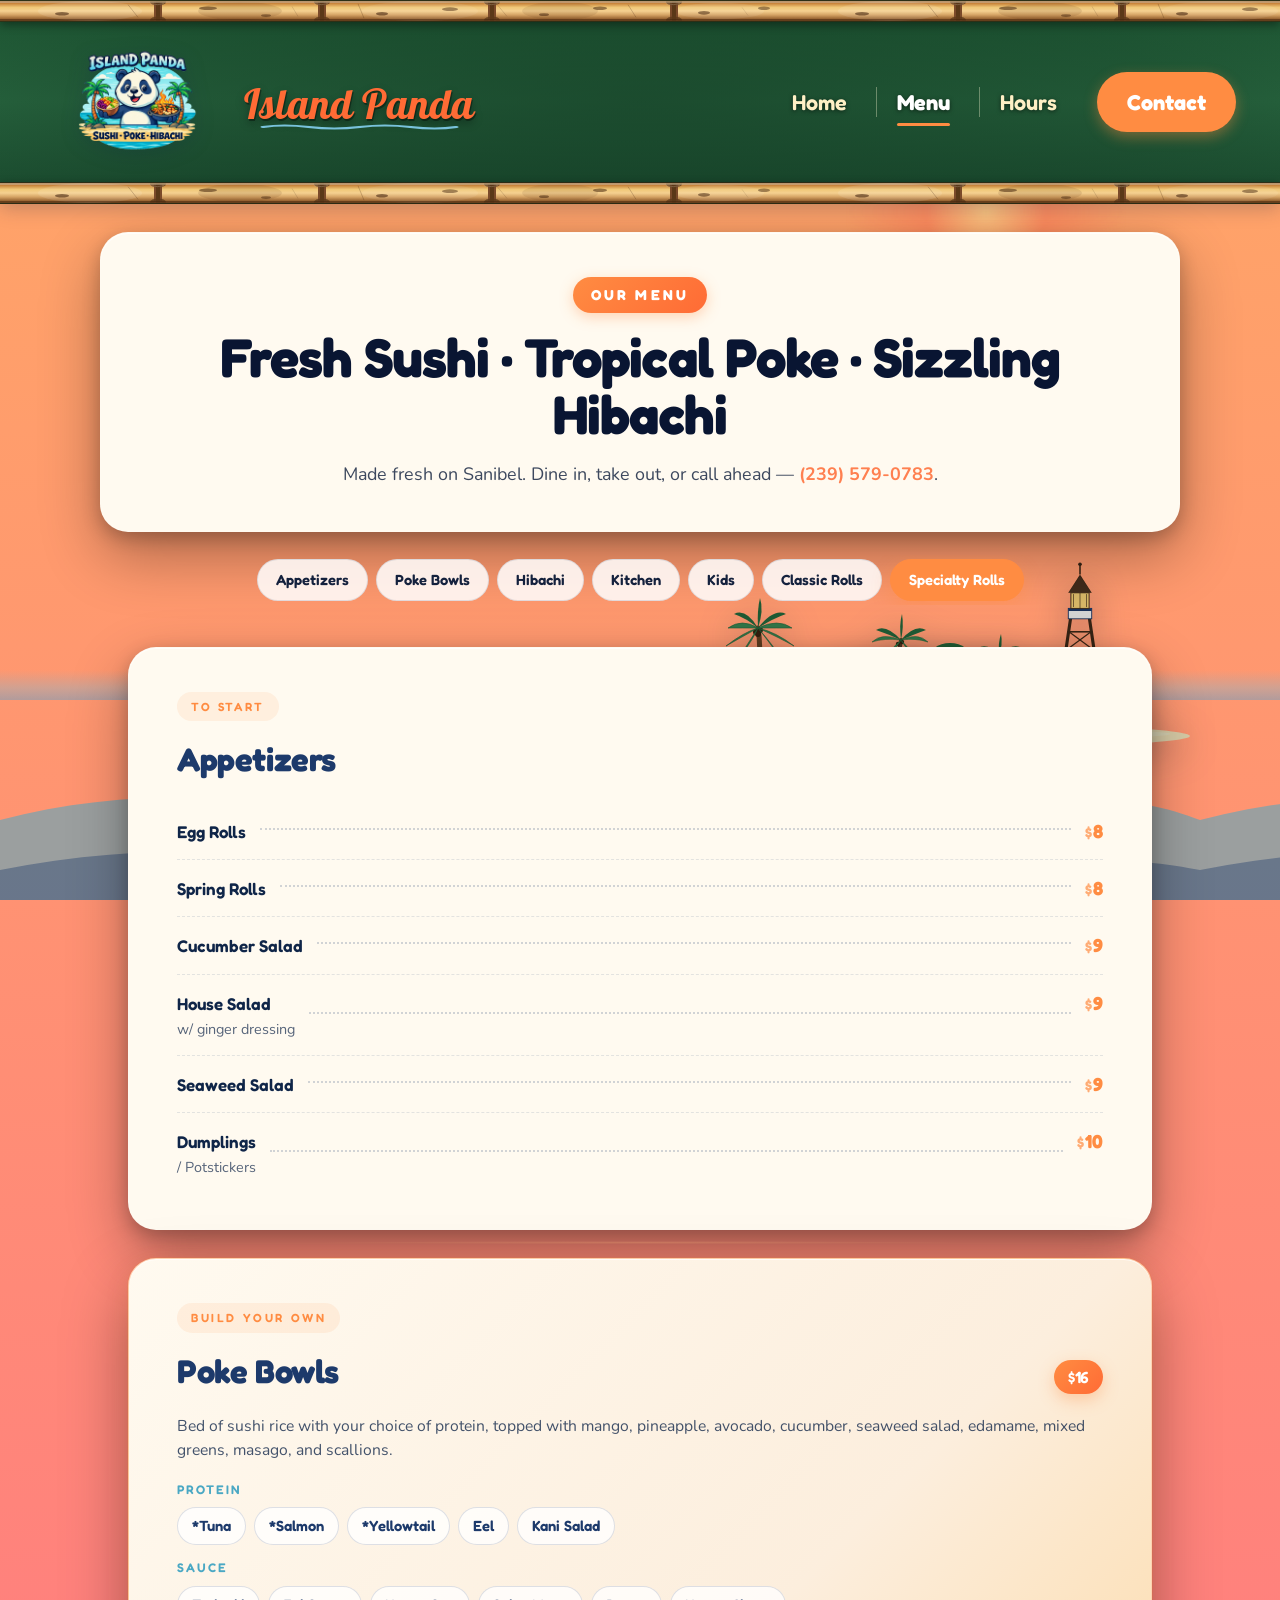
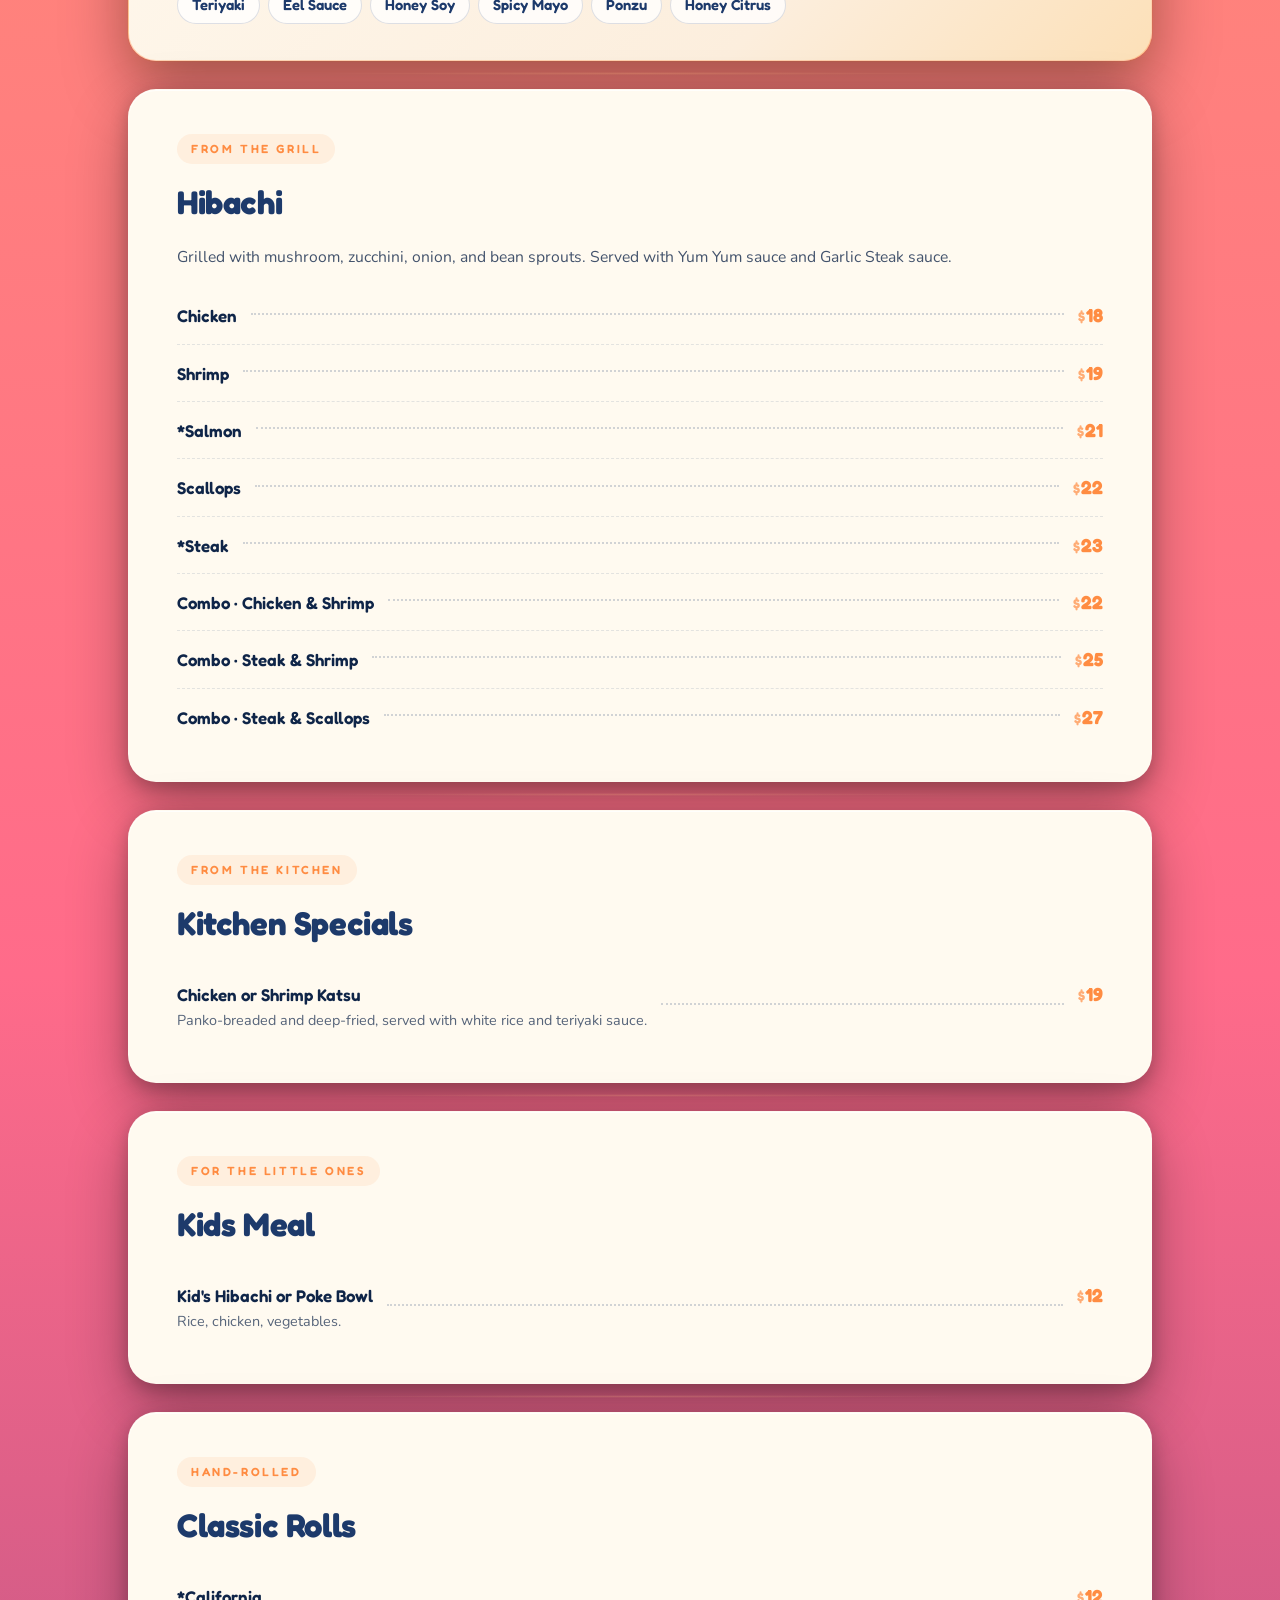
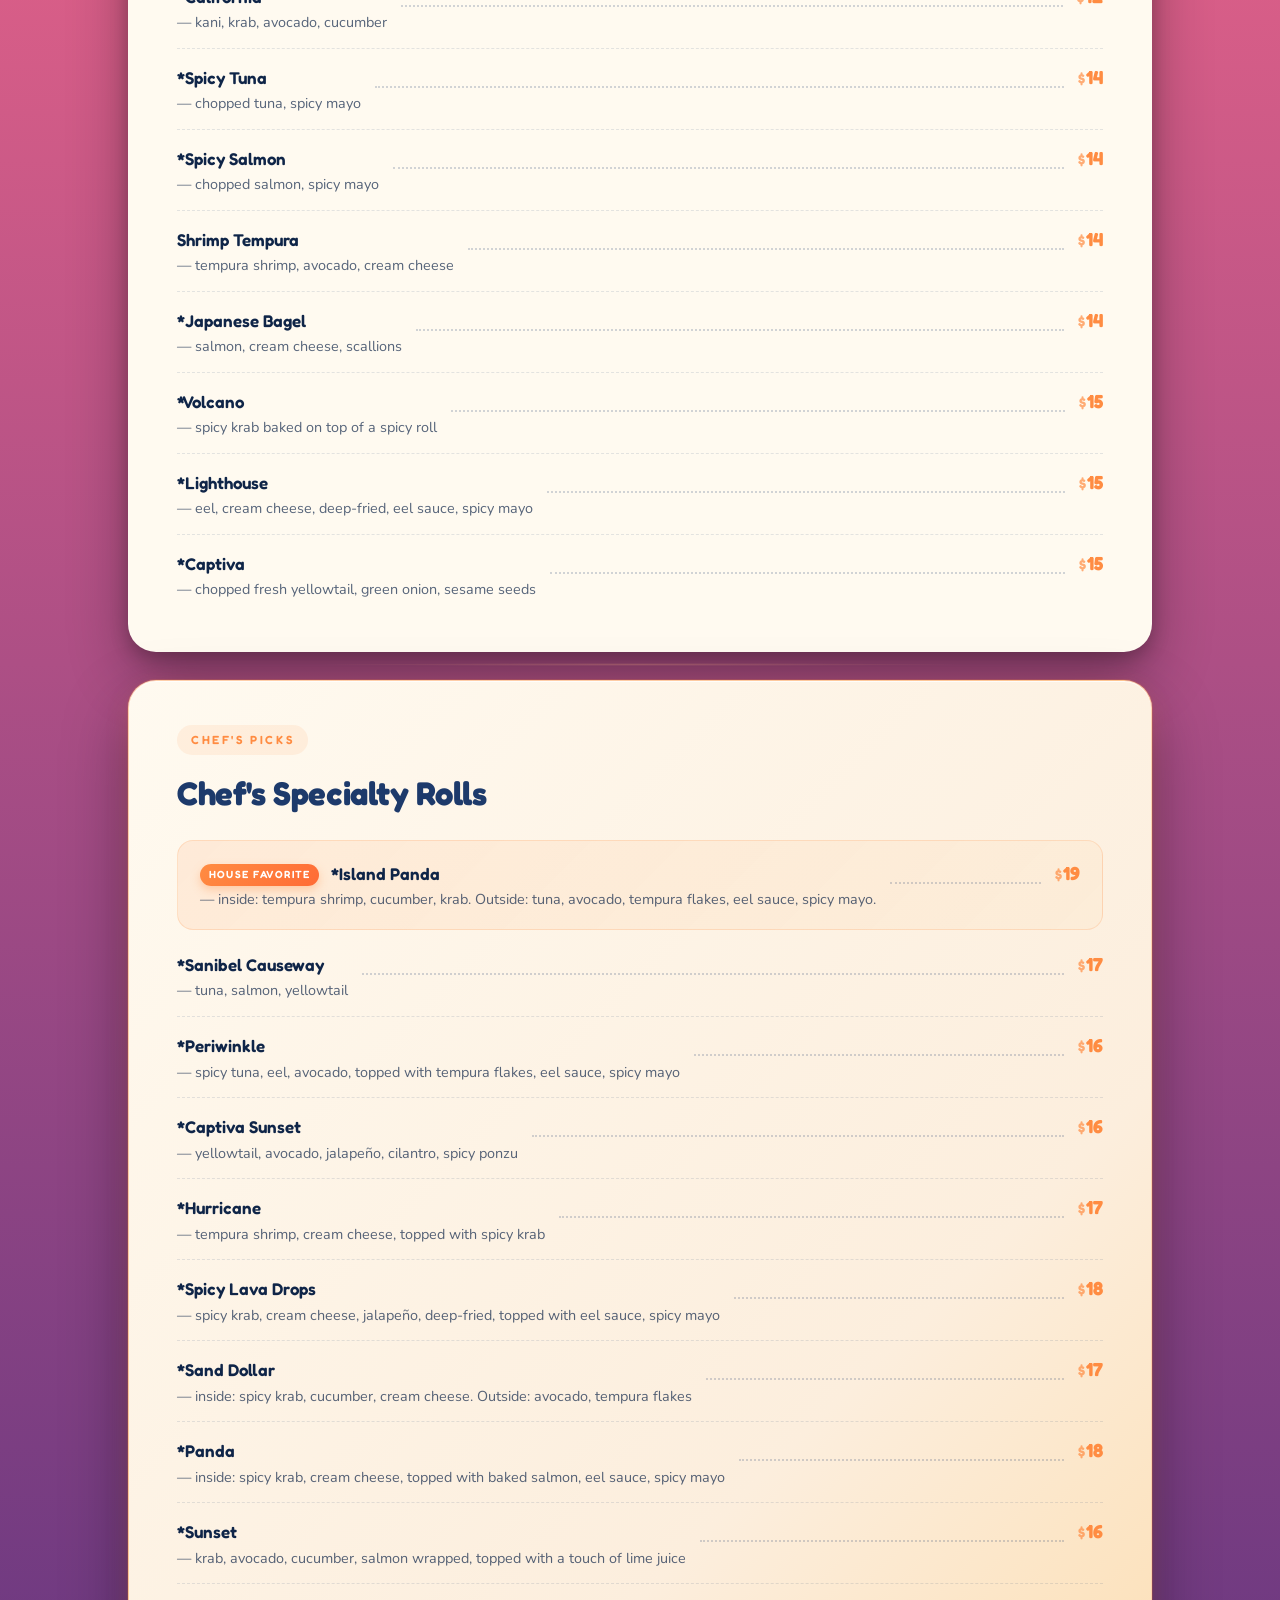
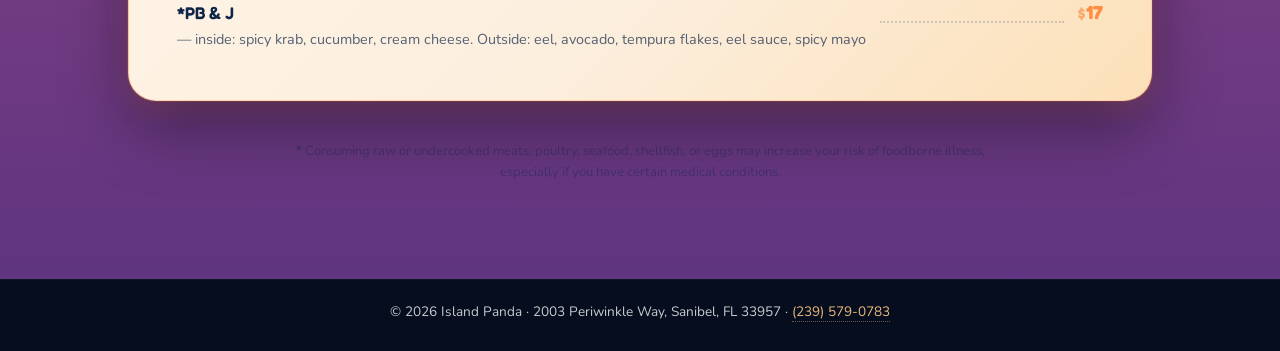
==== menu.html @ a8bdedc0 "Remove leftover wave divider from menu hero The .menu-hero-wave SVG was a holdover from the earlier " ====
<!DOCTYPE html>
<html lang="en">
<head>
  <meta charset="UTF-8" />
  <meta name="viewport" content="width=device-width, initial-scale=1.0" />
  <title>Menu — Island Panda | Sushi · Poke · Hibachi · Sanibel, FL</title>
  <meta name="description" content="The full Island Panda menu: appetizers, build-your-own poke bowls, hibachi plates, classic and chef's specialty sushi rolls. Sanibel, FL." />
  <meta name="theme-color" content="#1d3a6b" />

  <meta property="og:type" content="restaurant.menu" />
  <meta property="og:title" content="Island Panda Menu — Sushi · Poke · Hibachi" />
  <meta property="og:description" content="Appetizers, poke bowls, hibachi, classic and chef's specialty rolls." />
  <meta property="og:image" content="https://island-panda.com/photos/poke-bowl.jpg" />
  <meta property="og:url" content="https://island-panda.com/menu.html" />
  <link rel="canonical" href="https://island-panda.com/menu.html" />

  <link rel="icon" type="image/png" href="logo-transparent.png" />
  <link rel="apple-touch-icon" href="logo-transparent.png" />

  <link rel="preconnect" href="https://fonts.googleapis.com" />
  <link rel="preconnect" href="https://fonts.gstatic.com" crossorigin />
  <link href="https://fonts.googleapis.com/css2?family=Fredoka:wght@500;600;700&family=Nunito:wght@400;600;700&family=Lilita+One&family=Lobster&display=swap" rel="stylesheet" />
  <link rel="stylesheet" href="style.css" />

  <script type="application/ld+json">
  {
    "@context": "https://schema.org",
    "@type": "Menu",
    "name": "Island Panda Menu",
    "url": "https://island-panda.com/menu.html",
    "inLanguage": "en-US",
    "provider": {
      "@type": "Restaurant",
      "name": "Island Panda",
      "url": "https://island-panda.com/",
      "telephone": "+1-239-579-0783",
      "address": {
        "@type": "PostalAddress",
        "streetAddress": "2003 Periwinkle Way",
        "addressLocality": "Sanibel",
        "addressRegion": "FL",
        "postalCode": "33957",
        "addressCountry": "US"
      }
    },
    "hasMenuSection": [
      {
        "@type": "MenuSection",
        "name": "Appetizers",
        "hasMenuItem": [
          { "@type": "MenuItem", "name": "Egg Rolls", "offers": { "@type": "Offer", "price": "8.00", "priceCurrency": "USD" } },
          { "@type": "MenuItem", "name": "Spring Rolls", "offers": { "@type": "Offer", "price": "8.00", "priceCurrency": "USD" } },
          { "@type": "MenuItem", "name": "Cucumber Salad", "offers": { "@type": "Offer", "price": "9.00", "priceCurrency": "USD" } },
          { "@type": "MenuItem", "name": "House Salad", "description": "With ginger dressing.", "offers": { "@type": "Offer", "price": "9.00", "priceCurrency": "USD" } },
          { "@type": "MenuItem", "name": "Seaweed Salad", "offers": { "@type": "Offer", "price": "9.00", "priceCurrency": "USD" } },
          { "@type": "MenuItem", "name": "Dumplings / Potstickers", "offers": { "@type": "Offer", "price": "10.00", "priceCurrency": "USD" } }
        ]
      },
      {
        "@type": "MenuSection",
        "name": "Poke Bowls",
        "description": "Bed of sushi rice with choice of protein, topped with mango, pineapple, avocado, cucumber, seaweed salad, edamame, mixed greens, masago, and scallions.",
        "hasMenuItem": [
          { "@type": "MenuItem", "name": "Poke Bowl", "description": "Choice of protein (tuna, salmon, yellowtail, eel, or kani salad) and sauce (Teriyaki, Eel, Honey Soy, Spicy Mayo, Ponzu, or Honey Citrus).", "offers": { "@type": "Offer", "price": "16.00", "priceCurrency": "USD" } }
        ]
      },
      {
        "@type": "MenuSection",
        "name": "Hibachi",
        "description": "Grilled with mushroom, zucchini, onion, and bean sprouts. Served with Yum Yum and Garlic Steak sauce.",
        "hasMenuItem": [
          { "@type": "MenuItem", "name": "Hibachi Chicken", "offers": { "@type": "Offer", "price": "18.00", "priceCurrency": "USD" } },
          { "@type": "MenuItem", "name": "Hibachi Shrimp", "offers": { "@type": "Offer", "price": "19.00", "priceCurrency": "USD" } },
          { "@type": "MenuItem", "name": "Hibachi Salmon", "offers": { "@type": "Offer", "price": "21.00", "priceCurrency": "USD" } },
          { "@type": "MenuItem", "name": "Hibachi Scallops", "offers": { "@type": "Offer", "price": "22.00", "priceCurrency": "USD" } },
          { "@type": "MenuItem", "name": "Hibachi Steak", "offers": { "@type": "Offer", "price": "23.00", "priceCurrency": "USD" } },
          { "@type": "MenuItem", "name": "Hibachi Combo · Chicken & Shrimp", "offers": { "@type": "Offer", "price": "22.00", "priceCurrency": "USD" } },
          { "@type": "MenuItem", "name": "Hibachi Combo · Steak & Shrimp", "offers": { "@type": "Offer", "price": "25.00", "priceCurrency": "USD" } },
          { "@type": "MenuItem", "name": "Hibachi Combo · Steak & Scallops", "offers": { "@type": "Offer", "price": "27.00", "priceCurrency": "USD" } }
        ]
      },
      {
        "@type": "MenuSection",
        "name": "Kitchen Specials",
        "hasMenuItem": [
          { "@type": "MenuItem", "name": "Chicken or Shrimp Katsu", "description": "Panko-breaded and deep-fried, served with white rice and teriyaki sauce.", "offers": { "@type": "Offer", "price": "19.00", "priceCurrency": "USD" } }
        ]
      },
      {
        "@type": "MenuSection",
        "name": "Kids Meal",
        "hasMenuItem": [
          { "@type": "MenuItem", "name": "Kid's Hibachi or Poke Bowl", "description": "Rice, chicken, vegetables.", "offers": { "@type": "Offer", "price": "12.00", "priceCurrency": "USD" } }
        ]
      },
      {
        "@type": "MenuSection",
        "name": "Classic Rolls",
        "hasMenuItem": [
          { "@type": "MenuItem", "name": "California Roll", "description": "Kani, krab, avocado, cucumber.", "offers": { "@type": "Offer", "price": "12.00", "priceCurrency": "USD" } },
          { "@type": "MenuItem", "name": "Spicy Tuna Roll", "description": "Chopped tuna, spicy mayo.", "offers": { "@type": "Offer", "price": "14.00", "priceCurrency": "USD" } },
          { "@type": "MenuItem", "name": "Spicy Salmon Roll", "description": "Chopped salmon, spicy mayo.", "offers": { "@type": "Offer", "price": "14.00", "priceCurrency": "USD" } },
          { "@type": "MenuItem", "name": "Shrimp Tempura Roll", "description": "Tempura shrimp, avocado, cream cheese.", "offers": { "@type": "Offer", "price": "14.00", "priceCurrency": "USD" } },
          { "@type": "MenuItem", "name": "Japanese Bagel", "description": "Salmon, cream cheese, scallions.", "offers": { "@type": "Offer", "price": "14.00", "priceCurrency": "USD" } },
          { "@type": "MenuItem", "name": "Volcano Roll", "description": "Spicy krab baked on top of a spicy roll.", "offers": { "@type": "Offer", "price": "15.00", "priceCurrency": "USD" } },
          { "@type": "MenuItem", "name": "Lighthouse Roll", "description": "Eel, cream cheese, deep-fried, eel sauce, spicy mayo.", "offers": { "@type": "Offer", "price": "15.00", "priceCurrency": "USD" } },
          { "@type": "MenuItem", "name": "Captiva Roll", "description": "Chopped fresh yellowtail, green onion, sesame seeds.", "offers": { "@type": "Offer", "price": "15.00", "priceCurrency": "USD" } }
        ]
      },
      {
        "@type": "MenuSection",
        "name": "Chef's Specialty Rolls",
        "hasMenuItem": [
          { "@type": "MenuItem", "name": "Island Panda Roll", "description": "House Favorite. Inside: tempura shrimp, cucumber, krab. Outside: tuna, avocado, tempura flakes, eel sauce, spicy mayo.", "offers": { "@type": "Offer", "price": "19.00", "priceCurrency": "USD" } },
          { "@type": "MenuItem", "name": "Sanibel Causeway Roll", "description": "Tuna, salmon, yellowtail.", "offers": { "@type": "Offer", "price": "17.00", "priceCurrency": "USD" } },
          { "@type": "MenuItem", "name": "Periwinkle Roll", "description": "Spicy tuna, eel, avocado, topped with tempura flakes, eel sauce, spicy mayo.", "offers": { "@type": "Offer", "price": "16.00", "priceCurrency": "USD" } },
          { "@type": "MenuItem", "name": "Captiva Sunset Roll", "description": "Yellowtail, avocado, jalapeño, cilantro, spicy ponzu.", "offers": { "@type": "Offer", "price": "16.00", "priceCurrency": "USD" } },
          { "@type": "MenuItem", "name": "Hurricane Roll", "description": "Tempura shrimp, cream cheese, topped with spicy krab.", "offers": { "@type": "Offer", "price": "17.00", "priceCurrency": "USD" } },
          { "@type": "MenuItem", "name": "Spicy Lava Drops", "description": "Spicy krab, cream cheese, jalapeño, deep-fried, topped with eel sauce, spicy mayo.", "offers": { "@type": "Offer", "price": "18.00", "priceCurrency": "USD" } },
          { "@type": "MenuItem", "name": "Sand Dollar Roll", "description": "Inside: spicy krab, cucumber, cream cheese. Outside: avocado, tempura flakes.", "offers": { "@type": "Offer", "price": "17.00", "priceCurrency": "USD" } },
          { "@type": "MenuItem", "name": "Panda Roll", "description": "Inside: spicy krab, cream cheese, topped with baked salmon, eel sauce, spicy mayo.", "offers": { "@type": "Offer", "price": "18.00", "priceCurrency": "USD" } },
          { "@type": "MenuItem", "name": "Sunset Roll", "description": "Krab, avocado, cucumber, salmon wrapped, topped with a touch of lime juice.", "offers": { "@type": "Offer", "price": "16.00", "priceCurrency": "USD" } },
          { "@type": "MenuItem", "name": "PB & J Roll", "description": "Inside: spicy krab, cucumber, cream cheese. Outside: eel, avocado, tempura flakes, eel sauce, spicy mayo.", "offers": { "@type": "Offer", "price": "17.00", "priceCurrency": "USD" } }
        ]
      }
    ]
  }
  </script>
</head>
<body class="menu-page">

  <!-- ============================================================
       OCEAN BACKGROUND — the exact same cinematic scene as the homepage.
       All atmosphere, time-of-day transitions, sun/moon, stars, island,
       lighthouse, waves, and sea life are shared. The menu cards layer
       on top of this; below the first viewport the body's phase gradient
       continues so the page never feels detached from the homepage world.
       ============================================================ -->
  <div class="ocean-bg" aria-hidden="true">
    <!-- distant sun glow -->
    <div class="sun"></div>

    <!-- horizon line — where sky meets distant sea -->
    <div class="horizon"></div>

    <!-- shooting star — only visible at night, streaks diagonally across the sky -->
    <svg class="shooting-star" viewBox="0 0 90 16" xmlns="http://www.w3.org/2000/svg" aria-hidden="true">
      <defs>
        <linearGradient id="trailgrad" x1="0" y1="0" x2="1" y2="0">
          <stop offset="0%"  stop-color="#ffffff" stop-opacity="0"/>
          <stop offset="60%" stop-color="#ffffff" stop-opacity="0.5"/>
          <stop offset="92%" stop-color="#ffffff" stop-opacity="1"/>
          <stop offset="100%" stop-color="#fff8d6" stop-opacity="1"/>
        </linearGradient>
      </defs>
      <path d="M0,8 L84,8" stroke="url(#trailgrad)" stroke-width="1.6" stroke-linecap="round"/>
      <circle cx="84" cy="8" r="4.5" fill="#fff8d6" opacity="0.35"/>
      <circle cx="84" cy="8" r="2.6" fill="#ffffff"/>
    </svg>

    <!-- birds -->
    <svg class="bird bird-1" viewBox="0 0 60 22" xmlns="http://www.w3.org/2000/svg">
      <path d="M2,16 Q14,2 30,12 Q46,2 58,16" stroke="#1d3a6b" stroke-width="2.4" fill="none" stroke-linecap="round" stroke-linejoin="round"/>
      <ellipse cx="30" cy="13.5" rx="3" ry="1.6" fill="#1d3a6b"/>
      <path d="M33,13 L37,15 L33,16.5 Z" fill="#ff9a40"/>
    </svg>
    <svg class="bird bird-2" viewBox="0 0 60 22" xmlns="http://www.w3.org/2000/svg">
      <path d="M2,16 Q14,2 30,12 Q46,2 58,16" stroke="#1d3a6b" stroke-width="2.4" fill="none" stroke-linecap="round" stroke-linejoin="round"/>
      <ellipse cx="30" cy="13.5" rx="3" ry="1.6" fill="#1d3a6b"/>
      <path d="M33,13 L37,15 L33,16.5 Z" fill="#ff9a40"/>
    </svg>
    <svg class="bird bird-3" viewBox="0 0 60 22" xmlns="http://www.w3.org/2000/svg">
      <path d="M2,16 Q14,2 30,12 Q46,2 58,16" stroke="#1d3a6b" stroke-width="2.4" fill="none" stroke-linecap="round" stroke-linejoin="round"/>
      <ellipse cx="30" cy="13.5" rx="3" ry="1.6" fill="#1d3a6b"/>
      <path d="M33,13 L37,15 L33,16.5 Z" fill="#ff9a40"/>
    </svg>
    <svg class="bird bird-4" viewBox="0 0 60 22" xmlns="http://www.w3.org/2000/svg">
      <path d="M2,16 Q14,2 30,12 Q46,2 58,16" stroke="#1d3a6b" stroke-width="2.4" fill="none" stroke-linecap="round" stroke-linejoin="round"/>
    </svg>

    <!-- distant cruise ship (DRAW FIRST so the island below covers it visually) -->
    <svg class="cruise cruise-pre" viewBox="0 0 200 60" xmlns="http://www.w3.org/2000/svg" aria-hidden="true">
      <path d="M6,42 Q100,52 194,42 L182,54 L18,54 Z" fill="#1d3a6b"/>
      <path d="M14,42 L186,42 L186,46 L14,46 Z" fill="#0f2548"/>
      <rect x="22" y="28" width="156" height="14" fill="#ffffff"/>
      <rect x="32" y="20" width="136" height="9"  fill="#fafafa"/>
      <rect x="48" y="13" width="104" height="8"  fill="#ffffff"/>
      <g fill="#7ec9e5">
        <rect x="26" y="32" width="3" height="2"/><rect x="32" y="32" width="3" height="2"/>
        <rect x="38" y="32" width="3" height="2"/><rect x="44" y="32" width="3" height="2"/>
        <rect x="50" y="32" width="3" height="2"/><rect x="56" y="32" width="3" height="2"/>
        <rect x="62" y="32" width="3" height="2"/><rect x="68" y="32" width="3" height="2"/>
        <rect x="74" y="32" width="3" height="2"/><rect x="80" y="32" width="3" height="2"/>
        <rect x="86" y="32" width="3" height="2"/><rect x="92" y="32" width="3" height="2"/>
        <rect x="98" y="32" width="3" height="2"/><rect x="104" y="32" width="3" height="2"/>
        <rect x="110" y="32" width="3" height="2"/><rect x="116" y="32" width="3" height="2"/>
        <rect x="122" y="32" width="3" height="2"/><rect x="128" y="32" width="3" height="2"/>
        <rect x="134" y="32" width="3" height="2"/><rect x="140" y="32" width="3" height="2"/>
        <rect x="146" y="32" width="3" height="2"/><rect x="152" y="32" width="3" height="2"/>
        <rect x="158" y="32" width="3" height="2"/><rect x="164" y="32" width="3" height="2"/>
        <rect x="170" y="32" width="3" height="2"/>
      </g>
      <rect x="76"  y="3" width="9" height="14" rx="1.5" fill="#ff8c42"/>
      <rect x="105" y="3" width="9" height="14" rx="1.5" fill="#ff8c42"/>
      <rect x="14" y="44" width="172" height="1.8" fill="#ff8c42" opacity="0.85"/>
      <path d="M-8,56 Q60,60 100,57 Q140,54 208,58" stroke="#ffffff" stroke-width="1.5" fill="none" opacity="0.6"/>
    </svg>

    <!-- sailboat — sails through the water, passes BEHIND the island -->
    <svg class="sailboat" viewBox="0 0 140 130" xmlns="http://www.w3.org/2000/svg">
      <line x1="70" y1="6" x2="70" y2="92" stroke="#3e2917" stroke-width="3"/>
      <path d="M70,6 L82,10 L70,14 Z" fill="#ff8c42"/>
      <path d="M70,10 L70,90 L114,90 Z" fill="#ffffff" stroke="#1d3a6b" stroke-width="1.2"/>
      <path d="M70,32 L70,90 L100,90 Z" fill="#fef6e5" opacity="0.7"/>
      <path d="M70,14 L70,90 L34,90 Z" fill="#f5e0b5" stroke="#1d3a6b" stroke-width="1.2"/>
      <path d="M14,94 Q70,114 126,94 L110,112 L30,112 Z" fill="#7a4a2a"/>
      <path d="M14,94 Q70,108 126,94" stroke="#3e2917" stroke-width="1.5" fill="none"/>
      <path d="M22,99 Q70,113 118,99" stroke="#ff8c42" stroke-width="2" fill="none" opacity="0.85"/>
      <path d="M4,118 Q40,124 70,120 Q100,116 136,122" stroke="#ffffff" stroke-width="2" fill="none" opacity="0.6" stroke-linecap="round"/>
      <path d="M16,126 Q50,130 70,128 Q90,126 124,128" stroke="#ffffff" stroke-width="1.5" fill="none" opacity="0.4" stroke-linecap="round"/>
    </svg>

    <!-- island: discrete cartoon island, both ends curving down to the waterline -->
    <svg class="island" viewBox="0 0 540 220" xmlns="http://www.w3.org/2000/svg" preserveAspectRatio="xMidYMid meet">
      <ellipse cx="270" cy="206" rx="240" ry="12" fill="#fef0c5"/>
      <ellipse cx="270" cy="204" rx="220" ry="6"  fill="#fef9d6" opacity="0.8"/>
      <path d="M70,200 Q90,168 130,150 Q200,128 270,124 Q340,128 410,150 Q450,168 470,200 Z" fill="#3a8a55"/>
      <g>
        <g fill="#246b3e">
          <ellipse cx="100" cy="170" rx="18" ry="14"/>
          <ellipse cx="135" cy="155" rx="20" ry="16"/>
          <ellipse cx="175" cy="142" rx="22" ry="17"/>
          <ellipse cx="220" cy="134" rx="22" ry="17"/>
          <ellipse cx="270" cy="130" rx="22" ry="17"/>
          <ellipse cx="320" cy="134" rx="22" ry="17"/>
          <ellipse cx="365" cy="142" rx="22" ry="17"/>
          <ellipse cx="405" cy="155" rx="20" ry="16"/>
          <ellipse cx="440" cy="170" rx="18" ry="14"/>
        </g>
        <g fill="#4a9c63">
          <ellipse cx="115" cy="168" rx="14" ry="11"/>
          <ellipse cx="155" cy="152" rx="16" ry="12"/>
          <ellipse cx="200" cy="140" rx="16" ry="12"/>
          <ellipse cx="245" cy="134" rx="16" ry="12"/>
          <ellipse cx="295" cy="132" rx="16" ry="12"/>
          <ellipse cx="345" cy="138" rx="16" ry="12"/>
          <ellipse cx="385" cy="150" rx="14" ry="11"/>
          <ellipse cx="425" cy="166" rx="12" ry="9"/>
        </g>
        <g fill="#7ec19a" opacity="0.7">
          <ellipse cx="160" cy="148" rx="8" ry="3.5"/>
          <ellipse cx="220" cy="132" rx="10" ry="4"/>
          <ellipse cx="280" cy="128" rx="10" ry="4"/>
          <ellipse cx="340" cy="134" rx="10" ry="4"/>
          <ellipse cx="395" cy="148" rx="8" ry="3.5"/>
        </g>
      </g>
      <!-- Sanibel Lighthouse -->
      <g transform="translate(400,198) scale(1.3)">
        <ellipse cx="0" cy="4" rx="32" ry="4" fill="#1d3a6b" opacity="0.25"/>
        <rect x="-24" y="-18" width="48" height="20" fill="#fafafa" stroke="#1d3a6b" stroke-width="1"/>
        <path d="M-26,-18 L0,-32 L26,-18 Z" fill="#c0594a" stroke="#7a2e22" stroke-width="0.8"/>
        <path d="M-26,-18 L0,-32 L26,-18 L0,-30 Z" fill="#7a2e22" opacity="0.35"/>
        <rect x="-4" y="-12" width="8" height="14" fill="#5a3e2a"/>
        <rect x="-4" y="-12" width="8" height="2"  fill="#3e2917"/>
        <rect x="-18" y="-12" width="8" height="6" fill="#7ec9e5" stroke="#1d3a6b" stroke-width="0.4"/>
        <rect x="10"  y="-12" width="8" height="6" fill="#7ec9e5" stroke="#1d3a6b" stroke-width="0.4"/>
        <line x1="-14" y1="-12" x2="-14" y2="-6" stroke="#1d3a6b" stroke-width="0.4"/>
        <line x1="14"  y1="-12" x2="14"  y2="-6" stroke="#1d3a6b" stroke-width="0.4"/>
        <line x1="-15" y1="-32" x2="-7" y2="-86" stroke="#3e2917" stroke-width="2.4" stroke-linecap="round"/>
        <line x1="15"  y1="-32" x2="7"  y2="-86" stroke="#3e2917" stroke-width="2.4" stroke-linecap="round"/>
        <line x1="-13"  y1="-46" x2="13"  y2="-46" stroke="#3e2917" stroke-width="1.2"/>
        <line x1="-11"  y1="-60" x2="11"  y2="-60" stroke="#3e2917" stroke-width="1.2"/>
        <line x1="-9"   y1="-74" x2="9"   y2="-74" stroke="#3e2917" stroke-width="1.2"/>
        <line x1="-14" y1="-32" x2="12.5" y2="-46" stroke="#3e2917" stroke-width="0.9"/>
        <line x1="14"  y1="-32" x2="-12.5" y2="-46" stroke="#3e2917" stroke-width="0.9"/>
        <line x1="-12.5" y1="-46" x2="10.5" y2="-60" stroke="#3e2917" stroke-width="0.9"/>
        <line x1="12.5"  y1="-46" x2="-10.5" y2="-60" stroke="#3e2917" stroke-width="0.9"/>
        <line x1="-10.5" y1="-60" x2="8.5" y2="-74" stroke="#3e2917" stroke-width="0.9"/>
        <line x1="10.5"  y1="-60" x2="-8.5" y2="-74" stroke="#3e2917" stroke-width="0.9"/>
        <rect x="-9" y="-92" width="18" height="8" fill="#fafafa" stroke="#1d3a6b" stroke-width="0.7"/>
        <rect x="-9" y="-92" width="18" height="2" fill="#1d3a6b"/>
        <rect x="-7" y="-104" width="14" height="12" fill="#ffd97a" stroke="#3e2917" stroke-width="0.7"/>
        <line x1="-5" y1="-103" x2="-5" y2="-93" stroke="#3e2917" stroke-width="0.5"/>
        <line x1="0"  y1="-104" x2="0"  y2="-92" stroke="#3e2917" stroke-width="0.5"/>
        <line x1="5"  y1="-103" x2="5"  y2="-93" stroke="#3e2917" stroke-width="0.5"/>
        <path d="M-9,-104 L0,-118 L9,-104 Z" fill="#3e2917"/>
        <path d="M-9,-104 L0,-117 L9,-104 Z" fill="#5a3e2a" opacity="0.5"/>
        <line x1="0" y1="-118" x2="0" y2="-126" stroke="#3e2917" stroke-width="1.2"/>
        <circle cx="0" cy="-126" r="1.4" fill="#3e2917"/>
        <circle class="lighthouse-beacon" cx="0" cy="-98" r="22" fill="rgba(255,217,122,0.5)"/>
      </g>
      <!-- shells -->
      <g class="beach-shells">
        <g transform="translate(80,210)"><g class="shell">
          <path d="M-5,2 Q-5,-4 0,-4 Q5,-4 5,2 L3,3 L-3,3 Z" fill="#ff7a3a" stroke="#a83518" stroke-width="0.3"/>
          <path d="M-3,-1 Q0,-3 3,-1" stroke="#a83518" stroke-width="0.3" fill="none"/>
          <path d="M-2,1 Q0,-1 2,1"   stroke="#a83518" stroke-width="0.3" fill="none"/>
        </g></g>
        <g transform="translate(120,212)"><g class="shell">
          <path d="M-7,1 Q-7,-6 0,-7 Q7,-6 7,1 Z" fill="#ffd97a" stroke="#c89018" stroke-width="0.3"/>
          <line x1="-5" y1="0"  x2="-3" y2="-6" stroke="#c89018" stroke-width="0.25"/>
          <line x1="-2" y1="-1" x2="-1" y2="-7" stroke="#c89018" stroke-width="0.25"/>
          <line x1="2"  y1="-1" x2="1"  y2="-7" stroke="#c89018" stroke-width="0.25"/>
          <line x1="5"  y1="0"  x2="3"  y2="-6" stroke="#c89018" stroke-width="0.25"/>
        </g></g>
        <g transform="translate(155,213)"><g class="shell">
          <circle r="4" fill="#ede0c2" stroke="#a8845a" stroke-width="0.3"/>
          <path d="M0,-2.5 L0.7,-0.8 L2.4,-0.6 L1.1,0.5 L1.5,2.3 L0,1.3 L-1.5,2.3 L-1.1,0.5 L-2.4,-0.6 L-0.7,-0.8 Z" fill="#a8845a" opacity="0.6"/>
        </g></g>
        <g transform="translate(220,213)"><g class="shell">
          <path d="M-5,1 Q0,-4 5,1 L3,2 L-3,2 Z" fill="#7ec9e5" stroke="#2a7d9c" stroke-width="0.3"/>
          <line x1="-2.5" y1="0" x2="-2.5" y2="2" stroke="#2a7d9c" stroke-width="0.25"/>
          <line x1="0"    y1="-1" x2="0"    y2="2" stroke="#2a7d9c" stroke-width="0.25"/>
          <line x1="2.5"  y1="0" x2="2.5"  y2="2" stroke="#2a7d9c" stroke-width="0.25"/>
        </g></g>
        <g transform="translate(290,212)"><g class="shell">
          <path d="M-4,2 Q-5,-2 -1,-3 Q3,-3 3,1 Q3,4 0,3 Q-1,2 0,1 Q2,1 1,2" fill="none" stroke="#e84a8c" stroke-width="1.6" stroke-linecap="round"/>
        </g></g>
        <g transform="translate(340,214)"><g class="shell">
          <path d="M-5,1 Q-5,-4 0,-5 Q5,-4 5,1 Z" fill="#c8a6e5" stroke="#7a4ea8" stroke-width="0.3"/>
          <line x1="-3" y1="0"  x2="-2" y2="-4" stroke="#7a4ea8" stroke-width="0.2"/>
          <line x1="0"  y1="-1" x2="0"  y2="-5" stroke="#7a4ea8" stroke-width="0.2"/>
          <line x1="3"  y1="0"  x2="2"  y2="-4" stroke="#7a4ea8" stroke-width="0.2"/>
        </g></g>
      </g>
      <!-- beach cabana -->
      <g transform="translate(180,206)">
        <line x1="-12" y1="0" x2="-12" y2="-10" stroke="#5a3e2a" stroke-width="1.4"/>
        <line x1="12"  y1="0" x2="12"  y2="-10" stroke="#5a3e2a" stroke-width="1.4"/>
        <path d="M-18,-10 Q0,-22 18,-10 Z" fill="#a87232" stroke="#5a3e2a" stroke-width="0.8"/>
        <path d="M-18,-10 Q0,-18 18,-10" stroke="#7a4a2a" stroke-width="0.6" fill="none"/>
        <path d="M-15,-10 Q-12,-15 -10,-10" stroke="#7a4a2a" stroke-width="0.4" fill="none"/>
        <path d="M-5,-10 Q-2,-16 0,-10" stroke="#7a4a2a" stroke-width="0.4" fill="none"/>
        <path d="M5,-10 Q8,-15 10,-10" stroke="#7a4a2a" stroke-width="0.4" fill="none"/>
        <ellipse cx="0" cy="2" rx="14" ry="2" fill="#1d3a6b" opacity="0.2"/>
      </g>
      <!-- palms -->
      <g class="palm" data-tree="1" transform="translate(80,202)">
        <path d="M0,0 Q-3,-30 -1,-58 Q1,-86 -2,-104" stroke="#6b4626" stroke-width="5" fill="none" stroke-linecap="round"/>
        <ellipse cx="-2" cy="-25" rx="3.5" ry="0.8" fill="#4a2f18"/>
        <ellipse cx="0"  cy="-50" rx="3.5" ry="0.8" fill="#4a2f18"/>
        <ellipse cx="-2" cy="-75" rx="3.5" ry="0.8" fill="#4a2f18"/>
        <circle class="coconut" cx="-4" cy="-100" r="3" fill="#3a2412"/>
        <circle class="coconut" cx="0"  cy="-102" r="3" fill="#3a2412"/>
        <circle class="coconut" cx="-2" cy="-98"  r="3" fill="#3a2412"/>
        <g fill="#246b3e">
          <path d="M-2,-104 Q-3,-122 0,-134 Q4,-122 -2,-104 Z"/>
          <path d="M-2,-104 Q14,-124 26,-118 Q14,-114 -2,-104 Z"/>
          <path d="M-2,-104 Q-14,-124 -26,-118 Q-14,-114 -2,-104 Z"/>
        </g>
        <g fill="#3a8a55" stroke="#246b3e" stroke-width="0.6" stroke-linejoin="round">
          <path d="M-2,-104 Q18,-114 32,-104 Q18,-104 -2,-104 Z"/>
          <path d="M-2,-104 Q20,-94 34,-86 Q16,-100 -2,-104 Z"/>
          <path d="M-2,-104 Q14,-86 22,-72 Q6,-94 -2,-104 Z"/>
          <path d="M-2,-104 Q-18,-114 -32,-104 Q-18,-104 -2,-104 Z"/>
          <path d="M-2,-104 Q-20,-94 -34,-86 Q-16,-100 -2,-104 Z"/>
          <path d="M-2,-104 Q-14,-86 -22,-72 Q-6,-94 -2,-104 Z"/>
        </g>
      </g>
      <g class="palm" data-tree="2" transform="translate(220,202)">
        <path d="M0,0 Q3,-26 0,-52 Q-2,-78 1,-92" stroke="#5a3e2a" stroke-width="4" fill="none" stroke-linecap="round"/>
        <ellipse cx="0"  cy="-22" rx="2.6" ry="0.7" fill="#4a2f18"/>
        <ellipse cx="-1" cy="-44" rx="2.6" ry="0.7" fill="#4a2f18"/>
        <ellipse cx="0"  cy="-66" rx="2.6" ry="0.7" fill="#4a2f18"/>
        <circle class="coconut" cx="-2" cy="-88" r="2.2" fill="#3a2412"/>
        <circle class="coconut" cx="2"  cy="-90" r="2.2" fill="#3a2412"/>
        <g fill="#246b3e">
          <path d="M1,-92 Q-1,-108 2,-118 Q4,-106 1,-92 Z"/>
          <path d="M1,-92 Q15,-108 26,-102 Q15,-98 1,-92 Z"/>
          <path d="M1,-92 Q-14,-108 -24,-102 Q-12,-98 1,-92 Z"/>
        </g>
        <g fill="#3a8a55" stroke="#246b3e" stroke-width="0.5" stroke-linejoin="round">
          <path d="M1,-92 Q18,-100 28,-90 Q16,-94 1,-92 Z"/>
          <path d="M1,-92 Q15,-78 24,-62 Q4,-86 1,-92 Z"/>
          <path d="M1,-92 Q-18,-100 -28,-90 Q-16,-94 1,-92 Z"/>
          <path d="M1,-92 Q-15,-78 -22,-62 Q-2,-86 1,-92 Z"/>
        </g>
      </g>
      <g class="palm" data-tree="3" transform="translate(320,204)">
        <path d="M0,0 Q-2,-22 0,-44 Q2,-66 -1,-78" stroke="#5a3e2a" stroke-width="3.4" fill="none" stroke-linecap="round"/>
        <circle class="coconut" cx="-2" cy="-74" r="1.8" fill="#3a2412"/>
        <circle class="coconut" cx="2"  cy="-76" r="1.8" fill="#3a2412"/>
        <g fill="#246b3e">
          <path d="M-1,-78 Q-2,-92 1,-100 Q3,-90 -1,-78 Z"/>
          <path d="M-1,-78 Q12,-92 22,-86 Q11,-84 -1,-78 Z"/>
          <path d="M-1,-78 Q-12,-92 -22,-86 Q-11,-84 -1,-78 Z"/>
        </g>
        <g fill="#3a8a55" stroke="#246b3e" stroke-width="0.5">
          <path d="M-1,-78 Q14,-82 22,-72 Q12,-78 -1,-78 Z"/>
          <path d="M-1,-78 Q12,-66 18,-54 Q4,-74 -1,-78 Z"/>
          <path d="M-1,-78 Q-14,-82 -22,-72 Q-12,-78 -1,-78 Z"/>
          <path d="M-1,-78 Q-12,-66 -18,-54 Q-4,-74 -1,-78 Z"/>
        </g>
      </g>
      <g class="palm" data-tree="4" transform="translate(450,202)">
        <path d="M0,0 Q-2,-14 0,-28 Q2,-42 -1,-54" stroke="#5a3e2a" stroke-width="2.6" fill="none" stroke-linecap="round"/>
        <circle class="coconut" cx="-2" cy="-50" r="1.4" fill="#3a2412"/>
        <circle class="coconut" cx="1"  cy="-52" r="1.4" fill="#3a2412"/>
        <g fill="#246b3e">
          <path d="M-1,-54 Q-2,-64 0,-72 Q2,-62 -1,-54 Z"/>
        </g>
        <g fill="#3a8a55" stroke="#246b3e" stroke-width="0.4">
          <path d="M-1,-54 Q9,-62 16,-58 Q9,-58 -1,-54 Z"/>
          <path d="M-1,-54 Q10,-50 16,-46 Q9,-52 -1,-54 Z"/>
          <path d="M-1,-54 Q-11,-62 -18,-58 Q-11,-58 -1,-54 Z"/>
          <path d="M-1,-54 Q-12,-50 -18,-46 Q-11,-52 -1,-54 Z"/>
        </g>
      </g>

    <!-- pelican -->
    <svg class="pelican" viewBox="0 0 90 40" xmlns="http://www.w3.org/2000/svg" aria-hidden="true">
      <ellipse cx="44" cy="22" rx="14" ry="6" fill="#fafafa"/>
      <ellipse cx="40" cy="24" rx="10" ry="3" fill="#d8d8e0"/>
      <g class="pelican-wing">
        <path d="M48,18 Q60,4 76,12 Q60,18 48,22 Z" fill="#a8b5c0"/>
        <path d="M48,18 Q58,8 70,14" stroke="#7a8590" stroke-width="0.7" fill="none"/>
      </g>
      <circle cx="60" cy="18" r="5.5" fill="#fafafa"/>
      <path d="M62,20 L82,22 L78,28 Q66,24 62,22 Z" fill="#ff9a40"/>
      <path d="M62,20 L82,22" stroke="#cc6a20" stroke-width="0.6" fill="none"/>
      <path d="M64,22 Q72,26 78,28" stroke="#cc6a20" stroke-width="0.5" fill="none"/>
      <circle cx="62" cy="16" r="1" fill="#1a1a22"/>
      <path d="M30,22 Q22,20 18,24 L30,26 Z" fill="#a8b5c0"/>
      <line x1="40" y1="28" x2="38" y2="34" stroke="#ff9a40" stroke-width="1.2"/>
      <line x1="44" y1="28" x2="44" y2="34" stroke="#ff9a40" stroke-width="1.2"/>
    </svg>

    <!-- sea turtle -->
    <svg class="seaturtle" viewBox="0 0 90 50" xmlns="http://www.w3.org/2000/svg" aria-hidden="true">
      <ellipse cx="45" cy="32" rx="24" ry="14" fill="#1a4a2e" opacity="0.25"/>
      <ellipse cx="45" cy="28" rx="22" ry="14" fill="#5a8a55"/>
      <ellipse cx="45" cy="26" rx="20" ry="12" fill="#7ec19a"/>
      <g fill="#246b3e" opacity="0.45" stroke="#246b3e" stroke-width="0.5">
        <path d="M37,18 L43,18 L46,22 L43,26 L37,26 L34,22 Z"/>
        <path d="M47,18 L53,18 L56,22 L53,26 L47,26 L44,22 Z"/>
        <path d="M37,30 L43,30 L46,34 L43,38 L37,38 L34,34 Z"/>
        <path d="M47,30 L53,30 L56,34 L53,38 L47,38 L44,34 Z"/>
      </g>
      <ellipse cx="68" cy="24" rx="7" ry="5" fill="#7ea93f"/>
      <circle cx="71" cy="22" r="1" fill="#1a1a22"/>
      <circle cx="71" cy="22" r="0.4" fill="#fafafa"/>
      <path d="M72,26 Q74,26 75,25" stroke="#1a4a2e" stroke-width="0.5" fill="none"/>
      <ellipse cx="26" cy="18" rx="8" ry="3" fill="#5a8a55" transform="rotate(-25 26 18)"/>
      <ellipse cx="62" cy="42" rx="6" ry="3" fill="#5a8a55" transform="rotate(20 62 42)"/>
      <ellipse cx="22" cy="38" rx="6" ry="3" fill="#5a8a55" transform="rotate(20 22 38)"/>
      <path d="M22,28 L14,30 L22,32 Z" fill="#5a8a55"/>
    </svg>

    <!-- parasailer -->
    <svg class="parasail" viewBox="0 0 100 100" xmlns="http://www.w3.org/2000/svg" aria-hidden="true">
      <path d="M10,30 Q50,5 90,30 Q86,28 50,28 Q14,28 10,30 Z" fill="#ff8c42"/>
      <path d="M14,28 Q34,15 50,15 Q50,30 14,28 Z" fill="#ffd97a"/>
      <path d="M50,15 Q66,15 86,28 Q86,30 50,30 Z" fill="#7ec9e5"/>
      <line x1="14" y1="30" x2="48" y2="60" stroke="#1a1a22" stroke-width="0.6"/>
      <line x1="30" y1="28" x2="49" y2="60" stroke="#1a1a22" stroke-width="0.6"/>
      <line x1="50" y1="28" x2="50" y2="60" stroke="#1a1a22" stroke-width="0.6"/>
      <line x1="70" y1="28" x2="51" y2="60" stroke="#1a1a22" stroke-width="0.6"/>
      <line x1="86" y1="30" x2="52" y2="60" stroke="#1a1a22" stroke-width="0.6"/>
      <rect x="46" y="58" width="8" height="6" fill="#3e2917" rx="1"/>
      <circle cx="50" cy="68" r="3.5" fill="#ffd9b3"/>
      <ellipse cx="50" cy="78" rx="4" ry="6" fill="#cc3333"/>
      <path d="M48,82 L45,90" stroke="#1d3a6b" stroke-width="2" stroke-linecap="round"/>
      <path d="M52,82 L55,90" stroke="#1d3a6b" stroke-width="2" stroke-linecap="round"/>
    </svg>

    <!-- plane with banner -->
    <svg class="plane" viewBox="0 0 280 40" xmlns="http://www.w3.org/2000/svg" aria-hidden="true">
      <g transform="translate(40,4)">
        <path d="M0,8 L160,4 L172,16 L160,28 L0,24 Z" fill="#ffffff" stroke="#1d3a6b" stroke-width="1.2"/>
        <text x="80" y="20" text-anchor="middle" font-family="'Fredoka', sans-serif" font-weight="700" font-size="13" fill="#ff8c42">EAT AT ISLAND PANDA!</text>
        <line x1="-2" y1="10" x2="0" y2="9" stroke="#1d3a6b" stroke-width="1"/>
        <line x1="-2" y1="22" x2="0" y2="23" stroke="#1d3a6b" stroke-width="1"/>
      </g>
      <g transform="translate(228,4)">
        <path d="M0,14 Q12,8 36,12 L42,16 L36,20 Q12,24 0,18 Z" fill="#ffffff" stroke="#1d3a6b" stroke-width="1"/>
        <path d="M14,16 L24,4 L30,4 L26,16 Z" fill="#1d3a6b"/>
        <path d="M2,16 L-2,4 L4,4 L8,16 Z" fill="#ff8c42"/>
        <rect x="14" y="14" width="2.5" height="1.6" fill="#7ec9e5"/>
        <rect x="20" y="14" width="2.5" height="1.6" fill="#7ec9e5"/>
        <rect x="26" y="14" width="2.5" height="1.6" fill="#7ec9e5"/>
        <circle cx="40" cy="16" r="1.5" fill="#1d3a6b"/>
      </g>
    </svg>

    <div class="wave wave-1"></div>
    <div class="wave wave-2"></div>

    <!-- dolphins -->
    <svg class="dolphin dolphin-1" viewBox="0 0 120 80" xmlns="http://www.w3.org/2000/svg">
      <path d="M8,52 Q22,30 56,22 Q86,18 104,32 Q116,40 110,52 Q96,58 70,56 Q42,54 22,58 Q12,58 8,52 Z" fill="#5b87a8"/>
      <path d="M22,56 Q50,62 86,56 Q66,60 50,60 Q32,60 22,56 Z" fill="#c8d8e2"/>
      <path d="M60,22 Q66,8 78,18 Q72,22 64,22 Z" fill="#456e8c"/>
      <path d="M48,46 Q42,58 56,56 Q54,52 50,46 Z" fill="#456e8c"/>
      <path d="M8,52 Q-6,40 -10,50 Q0,50 8,52 Q-6,60 -10,54 Q0,54 8,52" fill="#5b87a8"/>
      <circle cx="92" cy="32" r="1.6" fill="#0f2548"/>
      <path d="M96,38 Q102,40 106,38" stroke="#0f2548" stroke-width="1" fill="none" stroke-linecap="round"/>
      <circle cx="0" cy="46" r="1.5" fill="#ffffff" opacity="0.7"/>
      <circle cx="-6" cy="42" r="1" fill="#ffffff" opacity="0.6"/>
    </svg>

    <svg class="dolphin dolphin-2" viewBox="0 0 120 80" xmlns="http://www.w3.org/2000/svg">
      <path d="M8,52 Q22,30 56,22 Q86,18 104,32 Q116,40 110,52 Q96,58 70,56 Q42,54 22,58 Q12,58 8,52 Z" fill="#5b87a8"/>
      <path d="M22,56 Q50,62 86,56 Q66,60 50,60 Q32,60 22,56 Z" fill="#c8d8e2"/>
      <path d="M60,22 Q66,8 78,18 Q72,22 64,22 Z" fill="#456e8c"/>
      <path d="M48,46 Q42,58 56,56 Q54,52 50,46 Z" fill="#456e8c"/>
      <path d="M8,52 Q-6,40 -10,50 Q0,50 8,52 Q-6,60 -10,54 Q0,54 8,52" fill="#5b87a8"/>
      <circle cx="92" cy="32" r="1.6" fill="#0f2548"/>
      <path d="M96,38 Q102,40 106,38" stroke="#0f2548" stroke-width="1" fill="none" stroke-linecap="round"/>
    </svg>

    <div class="wave wave-3"></div>
  </div>

  <!-- ===================== NAV ===================== -->
  <header class="nav" id="nav">
    <div class="nav-bamboo nav-bamboo-top"    aria-hidden="true"></div>
    <div class="nav-bamboo nav-bamboo-bottom" aria-hidden="true"></div>
    <a href="index.html" class="nav-brand" aria-label="Island Panda home">
      <img src="logo-transparent.png" alt="" />
      <span>Island Panda</span>
    </a>
    <nav class="nav-links" aria-label="Primary">
      <a href="index.html" class="nav-link">Home</a>
      <a href="menu.html" class="nav-link active">Menu</a>
      <a href="index.html#hours" class="nav-link">Hours</a>
      <a href="index.html#story" class="nav-cta">Contact</a>
    </nav>
  </header>

  <!-- ===================== HERO ===================== -->
  <header class="menu-hero">
    <div class="menu-hero-inner">
      <p class="kicker">Our Menu</p>
      <h1>Fresh Sushi · Tropical Poke · Sizzling Hibachi</h1>
      <p class="lede">Made fresh on Sanibel. Dine in, take out, or call ahead &mdash; <a class="nowrap" href="tel:+12395790783">(239)&nbsp;579-0783</a>.</p>
    </div>
  </header>

  <!-- ===================== STICKY CATEGORY NAV ===================== -->
  <nav class="menu-jump-sticky" id="menuJump" aria-label="Jump to menu section">
    <div class="menu-jump-inner">
      <a href="#appetizers">Appetizers</a>
      <a href="#poke">Poke Bowls</a>
      <a href="#hibachi">Hibachi</a>
      <a href="#kitchen">Kitchen</a>
      <a href="#kids">Kids</a>
      <a href="#classic-rolls">Classic Rolls</a>
      <a href="#specialty-rolls">Specialty Rolls</a>
    </div>
  </nav>

  <!-- ===================== MENU ===================== -->
  <main class="menu-main">
    <section class="menu-section" id="appetizers">
      <p class="menu-section-kicker">To Start</p>
      <h2 class="menu-h2">Appetizers</h2>
      <ul class="menu-list">
        <li><span class="m-name">Egg Rolls</span><span class="m-dots"></span><span class="m-price">8</span></li>
        <li><span class="m-name">Spring Rolls</span><span class="m-dots"></span><span class="m-price">8</span></li>
        <li><span class="m-name">Cucumber Salad</span><span class="m-dots"></span><span class="m-price">9</span></li>
        <li><span class="m-name">House Salad <em class="m-note">w/ ginger dressing</em></span><span class="m-dots"></span><span class="m-price">9</span></li>
        <li><span class="m-name">Seaweed Salad</span><span class="m-dots"></span><span class="m-price">9</span></li>
        <li><span class="m-name">Dumplings <em class="m-note">/ Potstickers</em></span><span class="m-dots"></span><span class="m-price">10</span></li>
      </ul>
    </section>

    <section class="menu-section feature" id="poke">
      <p class="menu-section-kicker">Build Your Own</p>
      <h2 class="menu-h2">Poke Bowls <span class="menu-h2-price">$16</span></h2>
      <p class="menu-blurb">Bed of sushi rice with your choice of protein, topped with mango, pineapple, avocado, cucumber, seaweed salad, edamame, mixed greens, masago, and scallions.</p>

      <div class="chip-row">
        <p class="chip-label">Protein</p>
        <ul class="chip-list">
          <li>*Tuna</li><li>*Salmon</li><li>*Yellowtail</li><li>Eel</li><li>Kani Salad</li>
        </ul>
      </div>

      <div class="chip-row">
        <p class="chip-label">Sauce</p>
        <ul class="chip-list">
          <li>Teriyaki</li><li>Eel Sauce</li><li>Honey Soy</li><li>Spicy Mayo</li><li>Ponzu</li><li>Honey Citrus</li>
        </ul>
      </div>
    </section>

    <section class="menu-section" id="hibachi">
      <p class="menu-section-kicker">From the Grill</p>
      <h2 class="menu-h2">Hibachi</h2>
      <p class="menu-blurb">Grilled with mushroom, zucchini, onion, and bean sprouts. Served with Yum Yum sauce and Garlic Steak sauce.</p>
      <ul class="menu-list">
        <li><span class="m-name">Chicken</span><span class="m-dots"></span><span class="m-price">18</span></li>
        <li><span class="m-name">Shrimp</span><span class="m-dots"></span><span class="m-price">19</span></li>
        <li><span class="m-name">*Salmon</span><span class="m-dots"></span><span class="m-price">21</span></li>
        <li><span class="m-name">Scallops</span><span class="m-dots"></span><span class="m-price">22</span></li>
        <li><span class="m-name">*Steak</span><span class="m-dots"></span><span class="m-price">23</span></li>
        <li><span class="m-name">Combo · Chicken &amp; Shrimp</span><span class="m-dots"></span><span class="m-price">22</span></li>
        <li><span class="m-name">Combo · Steak &amp; Shrimp</span><span class="m-dots"></span><span class="m-price">25</span></li>
        <li><span class="m-name">Combo · Steak &amp; Scallops</span><span class="m-dots"></span><span class="m-price">27</span></li>
      </ul>
    </section>

    <section class="menu-section" id="kitchen">
      <p class="menu-section-kicker">From the Kitchen</p>
      <h2 class="menu-h2">Kitchen Specials</h2>
      <ul class="menu-list">
        <li>
          <span class="m-name">Chicken or Shrimp Katsu
            <em class="m-note">Panko-breaded and deep-fried, served with white rice and teriyaki sauce.</em>
          </span>
          <span class="m-dots"></span>
          <span class="m-price">19</span>
        </li>
      </ul>
    </section>

    <section class="menu-section" id="kids">
      <p class="menu-section-kicker">For the Little Ones</p>
      <h2 class="menu-h2">Kids Meal</h2>
      <ul class="menu-list">
        <li>
          <span class="m-name">Kid's Hibachi or Poke Bowl
            <em class="m-note">Rice, chicken, vegetables.</em>
          </span>
          <span class="m-dots"></span>
          <span class="m-price">12</span>
        </li>
      </ul>
    </section>

    <section class="menu-section rolls" id="classic-rolls">
      <p class="menu-section-kicker">Hand-Rolled</p>
      <h2 class="menu-h2">Classic Rolls</h2>
      <ul class="menu-list">
        <li><span class="m-name">*California <em class="m-note">— kani, krab, avocado, cucumber</em></span><span class="m-dots"></span><span class="m-price">12</span></li>
        <li><span class="m-name">*Spicy Tuna <em class="m-note">— chopped tuna, spicy mayo</em></span><span class="m-dots"></span><span class="m-price">14</span></li>
        <li><span class="m-name">*Spicy Salmon <em class="m-note">— chopped salmon, spicy mayo</em></span><span class="m-dots"></span><span class="m-price">14</span></li>
        <li><span class="m-name">Shrimp Tempura <em class="m-note">— tempura shrimp, avocado, cream cheese</em></span><span class="m-dots"></span><span class="m-price">14</span></li>
        <li><span class="m-name">*Japanese Bagel <em class="m-note">— salmon, cream cheese, scallions</em></span><span class="m-dots"></span><span class="m-price">14</span></li>
        <li><span class="m-name">*Volcano <em class="m-note">— spicy krab baked on top of a spicy roll</em></span><span class="m-dots"></span><span class="m-price">15</span></li>
        <li><span class="m-name">*Lighthouse <em class="m-note">— eel, cream cheese, deep-fried, eel sauce, spicy mayo</em></span><span class="m-dots"></span><span class="m-price">15</span></li>
        <li><span class="m-name">*Captiva <em class="m-note">— chopped fresh yellowtail, green onion, sesame seeds</em></span><span class="m-dots"></span><span class="m-price">15</span></li>
      </ul>
    </section>

    <section class="menu-section rolls feature" id="specialty-rolls">
      <p class="menu-section-kicker">Chef's Picks</p>
      <h2 class="menu-h2">Chef's Specialty Rolls</h2>
      <ul class="menu-list">
        <li class="featured">
          <span class="m-name">
            <span class="m-flag">House Favorite</span>
            *Island Panda
            <em class="m-note">— inside: tempura shrimp, cucumber, krab. Outside: tuna, avocado, tempura flakes, eel sauce, spicy mayo.</em>
          </span>
          <span class="m-dots"></span>
          <span class="m-price">19</span>
        </li>
        <li><span class="m-name">*Sanibel Causeway <em class="m-note">— tuna, salmon, yellowtail</em></span><span class="m-dots"></span><span class="m-price">17</span></li>
        <li><span class="m-name">*Periwinkle <em class="m-note">— spicy tuna, eel, avocado, topped with tempura flakes, eel sauce, spicy mayo</em></span><span class="m-dots"></span><span class="m-price">16</span></li>
        <li><span class="m-name">*Captiva Sunset <em class="m-note">— yellowtail, avocado, jalapeño, cilantro, spicy ponzu</em></span><span class="m-dots"></span><span class="m-price">16</span></li>
        <li><span class="m-name">*Hurricane <em class="m-note">— tempura shrimp, cream cheese, topped with spicy krab</em></span><span class="m-dots"></span><span class="m-price">17</span></li>
        <li><span class="m-name">*Spicy Lava Drops <em class="m-note">— spicy krab, cream cheese, jalapeño, deep-fried, topped with eel sauce, spicy mayo</em></span><span class="m-dots"></span><span class="m-price">18</span></li>
        <li><span class="m-name">*Sand Dollar <em class="m-note">— inside: spicy krab, cucumber, cream cheese. Outside: avocado, tempura flakes</em></span><span class="m-dots"></span><span class="m-price">17</span></li>
        <li><span class="m-name">*Panda <em class="m-note">— inside: spicy krab, cream cheese, topped with baked salmon, eel sauce, spicy mayo</em></span><span class="m-dots"></span><span class="m-price">18</span></li>
        <li><span class="m-name">*Sunset <em class="m-note">— krab, avocado, cucumber, salmon wrapped, topped with a touch of lime juice</em></span><span class="m-dots"></span><span class="m-price">16</span></li>
        <li><span class="m-name">*PB &amp; J <em class="m-note">— inside: spicy krab, cucumber, cream cheese. Outside: eel, avocado, tempura flakes, eel sauce, spicy mayo</em></span><span class="m-dots"></span><span class="m-price">17</span></li>
      </ul>
    </section>

    <p class="menu-disclaimer">
      <strong>*</strong> Consuming raw or undercooked meats, poultry, seafood, shellfish, or eggs may increase your risk of foodborne illness, especially if you have certain medical conditions.
    </p>
  </main>

  <footer class="site-footer">
    <p>&copy; <span id="year"></span> Island Panda &middot; 2003 Periwinkle Way, Sanibel, FL 33957 &middot; <a href="tel:+12395790783">(239) 579-0783</a></p>
  </footer>

  <!-- sticky mobile bottom CTA bar — quick conversion access on phones -->
  <nav class="mobile-cta" aria-label="Quick actions">
    <a href="tel:+12395790783" class="mobile-cta-btn">
      <svg viewBox="0 0 24 24" fill="none" stroke="currentColor" stroke-width="2" stroke-linecap="round" stroke-linejoin="round" width="20" height="20"><path d="M22 16.92v3a2 2 0 0 1-2.18 2 19.79 19.79 0 0 1-8.63-3.07 19.5 19.5 0 0 1-6-6 19.79 19.79 0 0 1-3.07-8.67A2 2 0 0 1 4.11 2h3a2 2 0 0 1 2 1.72 12.84 12.84 0 0 0 .7 2.81 2 2 0 0 1-.45 2.11L8.09 9.91a16 16 0 0 0 6 6l1.27-1.27a2 2 0 0 1 2.11-.45 12.84 12.84 0 0 0 2.81.7A2 2 0 0 1 22 16.92z"/></svg>
      <span>Call</span>
    </a>
    <a href="index.html" class="mobile-cta-btn">
      <svg viewBox="0 0 24 24" fill="none" stroke="currentColor" stroke-width="2" stroke-linecap="round" stroke-linejoin="round" width="20" height="20"><path d="M3 12h18M3 6h18M3 18h18"/></svg>
      <span>Home</span>
    </a>
    <a href="https://maps.google.com/?q=2003+Periwinkle+Way+Sanibel+FL+33957" target="_blank" rel="noopener" class="mobile-cta-btn">
      <svg viewBox="0 0 24 24" fill="none" stroke="currentColor" stroke-width="2" stroke-linecap="round" stroke-linejoin="round" width="20" height="20"><path d="M21 10c0 7-9 13-9 13s-9-6-9-13a9 9 0 0 1 18 0z"/><circle cx="12" cy="10" r="3"/></svg>
      <span>Directions</span>
    </a>
  </nav>

  <script>
    document.getElementById('year').textContent = new Date().getFullYear();

    // -------- time-of-day cycle (same logic as homepage) --------
    // URL override for previewing any phase: ?phase=day|dawn|dusk|night
    function getPhaseOverride() {
      const p = new URLSearchParams(location.search).get('phase');
      return ['day', 'dawn', 'dusk', 'night'].includes(p) ? p : null;
    }
    function getEasternHour() {
      const fmt = new Intl.DateTimeFormat('en-US', {
        timeZone: 'America/New_York',
        hour: 'numeric',
        hour12: false,
      });
      const h = fmt.formatToParts(new Date()).find(p => p.type === 'hour').value;
      return parseInt(h, 10);
    }
    function applyTimeOfDay() {
      const override = getPhaseOverride();
      let phase;
      if (override) {
        phase = override;
      } else {
        const hour = getEasternHour();
        if (hour >= 5 && hour < 7)        phase = 'dawn';
        else if (hour >= 17 && hour < 20) phase = 'dusk';
        else if (hour >= 20 || hour < 5)  phase = 'night';
        else                              phase = 'day';
      }
      document.body.classList.remove('dawn', 'dusk', 'night');
      if (phase !== 'day') document.body.classList.add(phase);
    }
    applyTimeOfDay();
    // skip the auto re-check when an override is active (it would fight the override)
    if (!getPhaseOverride()) setInterval(applyTimeOfDay, 60_000);

    // -------- nav shrink on scroll + keep --nav-h synced live --------
    (function () {
      const nav = document.getElementById('nav');
      if (!nav) return;

      function syncNavHeight() {
        const h = nav.getBoundingClientRect().height;
        document.documentElement.style.setProperty('--nav-h', h + 'px');
      }
      syncNavHeight();

      let ticking = false;
      function onScroll() {
        if (!ticking) {
          window.requestAnimationFrame(() => {
            nav.classList.toggle('nav--shrunk', window.scrollY > 80);
            syncNavHeight();
            ticking = false;
          });
          ticking = true;
        }
      }
      window.addEventListener('scroll', onScroll, { passive: true });
      window.addEventListener('resize', syncNavHeight);
      // re-sync after the nav's padding transition settles
      nav.addEventListener('transitionend', syncNavHeight);
      onScroll();
    })();

    // -------- sticky menu-jump: add .is-pinned + active-section highlight --------
    (function () {
      const jump = document.getElementById('menuJump');
      if (!jump) return;
      const links = Array.from(jump.querySelectorAll('a[href^="#"]'));
      const sections = links
        .map(a => document.querySelector(a.getAttribute('href')))
        .filter(Boolean);

      // pin state: when the sticky bar sticks to the top of the viewport,
      // give it the blurred panel backdrop. Use a sentinel pixel above it.
      // (in-flow 1px div — its viewport intersection flips when the bar pins.)
      const sentinel = document.createElement('div');
      sentinel.style.cssText = 'height:1px; width:100%; pointer-events:none;';
      sentinel.setAttribute('aria-hidden', 'true');
      jump.parentNode.insertBefore(sentinel, jump);
      const pinObs = new IntersectionObserver(([e]) => {
        // sentinel intersects viewport → not pinned. scrolled past it → pinned.
        jump.classList.toggle('is-pinned', e.boundingClientRect.top < 0);
      }, { threshold: [0, 1] });
      pinObs.observe(sentinel);

      // active-link tracking based on which section is in view
      const linkBySection = new Map();
      sections.forEach((sec, i) => linkBySection.set(sec, links[i]));
      const secObs = new IntersectionObserver((entries) => {
        entries.forEach(e => {
          const link = linkBySection.get(e.target);
          if (!link) return;
          if (e.isIntersecting) {
            links.forEach(a => a.classList.remove('active'));
            link.classList.add('active');
          }
        });
      }, {
        rootMargin: '-40% 0px -50% 0px',
        threshold: 0,
      });
      sections.forEach(s => secObs.observe(s));

      // when clicking a jump link, scroll the link into view inside the
      // horizontal scroller so the active pill stays visible on mobile
      links.forEach(a => {
        a.addEventListener('click', () => {
          requestAnimationFrame(() => a.scrollIntoView({ inline: 'center', block: 'nearest', behavior: 'smooth' }));
        });
      });
    })();

    // ===== shared ocean-bg interactions (mirrored from index.html) =====

    // palm coconuts: 10 clicks drops one; phase changes drop one randomly
    (function () {
      const palms = document.querySelectorAll('.island g.palm');
      if (!palms.length) return;

      const state = new Map();
      palms.forEach(p => state.set(p.dataset.tree, { clicks: 0, dropped: false, resetTimer: null }));

      function dropOneFrom(palm) {
        const live = palm.querySelectorAll('.coconut:not(.fallen):not(.hidden)');
        if (!live.length) return false;
        const c = live[Math.floor(Math.random() * live.length)];
        c.classList.add('fallen');
        setTimeout(() => {
          c.classList.remove('fallen');
          c.classList.add('hidden');
        }, 1700);
        return true;
      }

      palms.forEach(palm => {
        palm.addEventListener('click', () => {
          const s = state.get(palm.dataset.tree);
          if (s.dropped) return;
          s.clicks++;
          clearTimeout(s.resetTimer);
          s.resetTimer = setTimeout(() => { s.clicks = 0; }, 2500);
          if (s.clicks >= 10) {
            if (dropOneFrom(palm)) s.dropped = true;
            s.clicks = 0;
          }
        });
      });

      function currentPhase() {
        const c = document.body.classList;
        if (c.contains('night')) return 'night';
        if (c.contains('dusk'))  return 'dusk';
        if (c.contains('dawn'))  return 'dawn';
        return 'day';
      }
      function regrowAll() {
        document.querySelectorAll('.coconut.hidden').forEach(c => c.classList.remove('hidden'));
        state.forEach(s => { s.clicks = 0; s.dropped = false; });
      }
      function onPhaseChange() {
        const arr = Array.from(palms);
        for (let i = arr.length - 1; i > 0; i--) {
          const j = Math.floor(Math.random() * (i + 1));
          [arr[i], arr[j]] = [arr[j], arr[i]];
        }
        for (const palm of arr) {
          if (dropOneFrom(palm)) break;
        }
        setTimeout(regrowAll, 4000);
      }
      let lastPhase = currentPhase();
      const obs = new MutationObserver(() => {
        const p = currentPhase();
        if (p !== lastPhase) { lastPhase = p; onPhaseChange(); }
      });
      obs.observe(document.body, { attributes: true, attributeFilter: ['class'] });
    })();

    // shells: click to kick into the water, restore on phase change
    (function () {
      const shells = document.querySelectorAll('.island g.shell');
      if (!shells.length) return;

      function spawnSplash(shell) {
        const r = shell.getBoundingClientRect();
        const cx = r.left + r.width  / 2 + 14 + window.scrollX;
        const cy = r.top  + r.height / 2 + 28 + window.scrollY;
        const s = document.createElement('span');
        s.className = 'shell-splash';
        s.style.left = cx + 'px';
        s.style.top  = cy + 'px';
        document.body.appendChild(s);
        s.addEventListener('animationend', () => s.remove());
      }

      shells.forEach(shell => {
        shell.addEventListener('click', () => {
          if (shell.classList.contains('kicked')) return;
          shell.classList.add('kicked');
          setTimeout(() => spawnSplash(shell), 1000);
        });
      });

      let lastPhase = '';
      function currentPhase() {
        const c = document.body.classList;
        if (c.contains('night')) return 'night';
        if (c.contains('dusk'))  return 'dusk';
        if (c.contains('dawn'))  return 'dawn';
        return 'day';
      }
      lastPhase = currentPhase();
      const obs = new MutationObserver(() => {
        const p = currentPhase();
        if (p !== lastPhase) {
          lastPhase = p;
          shells.forEach(s => s.classList.remove('kicked'));
        }
      });
      obs.observe(document.body, { attributes: true, attributeFilter: ['class'] });
    })();

    // sailboat easter egg: 10 clicks → tips over and sinks
    (function () {
      const boat = document.querySelector('.sailboat');
      if (!boat) return;
      let clicks = 0, resetTimer;

      function spawnBubbles() {
        const r = boat.getBoundingClientRect();
        const cx = r.left + r.width / 2 + window.scrollX;
        const cy = r.top + r.height * 0.6 + window.scrollY;
        for (let i = 0; i < 10; i++) {
          const b = document.createElement('span');
          b.className = 'sail-bubble';
          const size = 6 + Math.random() * 10;
          b.style.width = b.style.height = size + 'px';
          b.style.left = (cx - size / 2 + (Math.random() - 0.5) * 60) + 'px';
          b.style.top  = (cy - size / 2) + 'px';
          b.style.setProperty('--bx', ((Math.random() - 0.5) * 80) + 'px');
          b.style.animationDelay = (Math.random() * 0.8) + 's';
          document.body.appendChild(b);
          b.addEventListener('animationend', () => b.remove());
        }
      }

      boat.addEventListener('click', () => {
        if (boat.classList.contains('sinking')) return;
        clicks++;
        clearTimeout(resetTimer);
        resetTimer = setTimeout(() => { clicks = 0; }, 1500);
        if (clicks >= 10) {
          clicks = 0;
          boat.classList.add('sinking');
          spawnBubbles();
          setTimeout(() => boat.classList.remove('sinking'), 30_000);
        }
      });
    })();
  </script>
</body>
</html>
---- style.css ----
/* ---------- tokens ---------- */
:root {
  --navy: #1d3a6b;
  --navy-deep: #0f2548;
  --aqua: #4aa8c4;
  --sky: #7ec9e5;
  --sky-light: #c5e8f3;
  --sand: #f5e0b5;
  --sand-light: #faf0d6;
  --coral: #ff8c42;
  --white: #ffffff;
  --shadow: 0 12px 40px rgba(15, 37, 72, 0.18);
  --shadow-lg: 0 24px 60px rgba(15, 37, 72, 0.25);
}

* { box-sizing: border-box; margin: 0; padding: 0; }

html { scroll-behavior: smooth; }

body {
  font-family: 'Nunito', system-ui, -apple-system, sans-serif;
  color: var(--navy-deep);
  background: linear-gradient(180deg, var(--sky-light) 0%, var(--sky) 60%, var(--aqua) 100%);
  min-height: 100vh;
  overflow-x: hidden;
  line-height: 1.5;
  position: relative;
  transition: background 2.5s ease;
}

/* DAWN — soft sunrise pinks and peach */
body.dawn {
  background: linear-gradient(180deg, #ffd9a3 0%, #ffb3a0 50%, #ff9a8a 100%);
}

/* DUSK — tropical sunset oranges into purple */
body.dusk {
  background: linear-gradient(180deg, #ffa766 0%, #ff6b8a 50%, #5b3380 100%);
}

/* NIGHT — deep navy sky with stars */
body.night {
  background: linear-gradient(180deg, #0a1530 0%, #14264f 60%, #1d3a6b 100%);
  color: #e0e6ee;
}

/* sun → soft pink at dawn */
body.dawn .sun {
  background: radial-gradient(circle at center,
    rgba(255, 220, 180, 0.85) 0%,
    rgba(255, 180, 130, 0.45) 30%,
    rgba(255, 140, 100, 0) 70%);
}

/* sun → fiery sunset orb at dusk */
body.dusk .sun {
  background: radial-gradient(circle at center,
    rgba(255, 200, 130, 0.95) 0%,
    rgba(255, 130, 90, 0.65) 30%,
    rgba(200, 80, 110, 0) 70%);
}

/* sun → silver moon at night */
body.night .sun {
  background: radial-gradient(circle at center,
    rgba(240, 245, 255, 0.95) 0%,
    rgba(200, 215, 240, 0.55) 32%,
    rgba(150, 175, 220, 0.18) 55%,
    rgba(120, 140, 180, 0) 75%);
  box-shadow: 0 0 60px 20px rgba(220, 230, 250, 0.2);
}

/* stars — only visible at night, scattered across the upper half of the sky */
.ocean-bg::after {
  content: "";
  position: absolute;
  inset: 0;
  pointer-events: none;
  opacity: 0;
  transition: opacity 2s;
  background-image:
    radial-gradient(1.4px 1.4px at 3%  6%,  #fff, transparent),
    radial-gradient(1.2px 1.2px at 8%  14%, #fff, transparent),
    radial-gradient(1.6px 1.6px at 14% 4%,  #fff, transparent),
    radial-gradient(1.0px 1.0px at 17% 18%, #fff, transparent),
    radial-gradient(1.5px 1.5px at 22% 9%,  #fff, transparent),
    radial-gradient(1.2px 1.2px at 26% 22%, #fff, transparent),
    radial-gradient(1.4px 1.4px at 30% 5%,  #fff, transparent),
    radial-gradient(1.0px 1.0px at 33% 16%, #fff, transparent),
    radial-gradient(1.6px 1.6px at 37% 11%, #fff, transparent),
    radial-gradient(1.2px 1.2px at 41% 24%, #fff, transparent),
    radial-gradient(1.4px 1.4px at 45% 7%,  #fff, transparent),
    radial-gradient(1.0px 1.0px at 49% 19%, #fff, transparent),
    radial-gradient(1.5px 1.5px at 53% 3%,  #fff, transparent),
    radial-gradient(1.2px 1.2px at 57% 14%, #fff, transparent),
    radial-gradient(1.6px 1.6px at 61% 26%, #fff, transparent),
    radial-gradient(1.0px 1.0px at 65% 9%,  #fff, transparent),
    radial-gradient(1.4px 1.4px at 69% 17%, #fff, transparent),
    radial-gradient(1.2px 1.2px at 73% 5%,  #fff, transparent),
    radial-gradient(1.5px 1.5px at 77% 20%, #fff, transparent),
    radial-gradient(1.0px 1.0px at 81% 11%, #fff, transparent),
    radial-gradient(1.6px 1.6px at 85% 23%, #fff, transparent),
    radial-gradient(1.2px 1.2px at 88% 7%,  #fff, transparent),
    radial-gradient(1.4px 1.4px at 92% 16%, #fff, transparent),
    radial-gradient(1.0px 1.0px at 96% 4%,  #fff, transparent),
    radial-gradient(1.2px 1.2px at 99% 19%, #fff, transparent),
    radial-gradient(1.5px 1.5px at 5%  30%, #fff, transparent),
    radial-gradient(1.0px 1.0px at 12% 36%, #fff, transparent),
    radial-gradient(1.4px 1.4px at 19% 28%, #fff, transparent),
    radial-gradient(1.2px 1.2px at 27% 33%, #fff, transparent),
    radial-gradient(1.0px 1.0px at 35% 38%, #fff, transparent),
    radial-gradient(1.6px 1.6px at 43% 30%, #fff, transparent),
    radial-gradient(1.2px 1.2px at 51% 35%, #fff, transparent),
    radial-gradient(1.4px 1.4px at 59% 28%, #fff, transparent),
    radial-gradient(1.0px 1.0px at 67% 33%, #fff, transparent),
    radial-gradient(1.5px 1.5px at 75% 39%, #fff, transparent),
    radial-gradient(1.2px 1.2px at 83% 31%, #fff, transparent),
    radial-gradient(1.4px 1.4px at 91% 36%, #fff, transparent),
    radial-gradient(1.0px 1.0px at 98% 28%, #fff, transparent),
    radial-gradient(1.2px 1.2px at 11% 42%, #fff, transparent),
    radial-gradient(1.4px 1.4px at 38% 45%, #fff, transparent),
    radial-gradient(1.0px 1.0px at 64% 43%, #fff, transparent),
    radial-gradient(1.5px 1.5px at 87% 47%, #fff, transparent);
  background-size: 100% 100%;
  z-index: 0;
}

body.night .ocean-bg::after { opacity: 0.85; }

/* shooting star — periodic streak across the night sky */
.shooting-star {
  position: absolute;
  top: 6%;
  left: -100px;
  width: 90px;
  height: 16px;
  z-index: 1;
  opacity: 0;
  pointer-events: none;
  filter: drop-shadow(0 0 6px rgba(255, 248, 214, 0.9));
}

body.night .shooting-star {
  animation: shootingStar 55s linear infinite;
  animation-delay: 18s;
}

@keyframes shootingStar {
  0%   { transform: translate(0,    0)    rotate(22deg); opacity: 0; }
  2%   { opacity: 1; }
  4%   { transform: translate(60vw, 30vh) rotate(22deg); opacity: 1; }
  5.5% { transform: translate(80vw, 40vh) rotate(22deg); opacity: 0; }
  100% { transform: translate(80vw, 40vh) rotate(22deg); opacity: 0; }
}

@media (prefers-reduced-motion: reduce) {
  .shooting-star { animation: none !important; opacity: 0; }
}

/* lighthouse beacon — bigger, warmer at night */
body.night .lighthouse-beacon {
  fill: rgba(255, 230, 150, 0.95);
}

/* slightly tinted canopy hue at dusk and night */
body.dusk .island, body.night .island { filter: drop-shadow(0 8px 18px rgba(15, 37, 72, 0.35)) brightness(0.85); }
body.night .island { filter: drop-shadow(0 8px 18px rgba(15, 37, 72, 0.35)) brightness(0.55) hue-rotate(-10deg); }

.visually-hidden {
  position: absolute;
  width: 1px; height: 1px;
  padding: 0; margin: -1px;
  overflow: hidden;
  clip: rect(0,0,0,0);
  white-space: nowrap;
  border: 0;
}

/* ---------- nav: jungle canopy ---------- */
.nav {
  position: sticky;
  top: 0;
  z-index: 50;
  display: flex;
  align-items: center;
  justify-content: space-between;
  padding: 38px 44px 38px;   /* extra top/bottom so bamboo doesn't clip text */
  background:
    radial-gradient(ellipse 70% 100% at 50% 50%, rgba(15, 50, 30, 0.55), rgba(15, 50, 30, 0.3) 60%, transparent 100%),
    linear-gradient(180deg, #1f5a35 0%, #2a6a42 50%, #1a4a2e 100%);
  backdrop-filter: blur(8px);
  -webkit-backdrop-filter: blur(8px);
  box-shadow: 0 4px 18px rgba(15, 37, 72, 0.25);
  overflow: hidden;
}

/* dense banana leaf wallpaper — cartoon overlapping leaves as a CSS background */
.nav-jungle {
  position: absolute;
  inset: 0;
  pointer-events: none;
  z-index: 0;
  overflow: hidden;
  background-color: #1a4a2e;
  background-image:
    url("data:image/svg+xml;utf8,<svg xmlns='http://www.w3.org/2000/svg' viewBox='0 0 1200 180' preserveAspectRatio='xMidYMid slice'><rect width='1200' height='180' fill='%231a4a2e'/><g stroke='%230f3a22' stroke-width='2'><g transform='translate(-80,40) rotate(-26)' fill='%23246b3e'><path d='M0,30 Q160,2 320,28 Q160,56 0,30 Z'/><path d='M4,30 Q160,32 316,28' stroke='%230f3a22' stroke-width='1.4' fill='none'/></g><g transform='translate(160,-30) rotate(28)' fill='%23246b3e'><path d='M0,30 Q160,4 320,28 Q160,56 0,30 Z'/><path d='M4,30 Q160,32 316,28' stroke='%230f3a22' stroke-width='1.4' fill='none'/></g><g transform='translate(380,40) rotate(-18)' fill='%23246b3e'><path d='M0,30 Q170,2 340,28 Q170,56 0,30 Z'/></g><g transform='translate(640,-20) rotate(22)' fill='%23246b3e'><path d='M0,30 Q160,4 320,28 Q160,56 0,30 Z'/><path d='M4,30 Q160,32 316,28' stroke='%230f3a22' stroke-width='1.4' fill='none'/></g><g transform='translate(880,30) rotate(-22)' fill='%23246b3e'><path d='M0,30 Q170,2 340,28 Q170,56 0,30 Z'/></g><g transform='translate(1080,-20) rotate(20)' fill='%23246b3e'><path d='M0,30 Q160,4 320,28 Q160,56 0,30 Z'/><path d='M4,30 Q160,32 316,28' stroke='%230f3a22' stroke-width='1.4' fill='none'/></g></g><g stroke='%231a4a2e' stroke-width='2'><g transform='translate(-100,80) rotate(-32)' fill='%233a8a55'><path d='M0,30 Q150,4 300,26 Q150,54 0,30 Z'/><path d='M4,30 Q150,32 296,26' stroke='%231a4a2e' stroke-width='1.3' fill='none'/></g><g transform='translate(80,100) rotate(14)' fill='%233a8a55'><path d='M0,30 Q160,4 320,28 Q160,56 0,30 Z'/><path d='M4,30 Q160,32 316,28' stroke='%231a4a2e' stroke-width='1.3' fill='none'/></g><g transform='translate(280,80) rotate(-12)' fill='%233a8a55'><path d='M0,30 Q150,4 300,26 Q150,54 0,30 Z'/><path d='M4,30 Q150,32 296,26' stroke='%231a4a2e' stroke-width='1.3' fill='none'/></g><g transform='translate(480,100) rotate(20)' fill='%233a8a55'><path d='M0,30 Q160,4 320,28 Q160,56 0,30 Z'/></g><g transform='translate(680,80) rotate(-15)' fill='%233a8a55'><path d='M0,30 Q150,4 300,26 Q150,54 0,30 Z'/><path d='M4,30 Q150,32 296,26' stroke='%231a4a2e' stroke-width='1.3' fill='none'/></g><g transform='translate(880,110) rotate(18)' fill='%233a8a55'><path d='M0,30 Q160,4 320,28 Q160,56 0,30 Z'/></g><g transform='translate(1080,80) rotate(-22)' fill='%233a8a55'><path d='M0,30 Q150,4 300,26 Q150,54 0,30 Z'/><path d='M4,30 Q150,32 296,26' stroke='%231a4a2e' stroke-width='1.3' fill='none'/></g></g><g stroke='%23246b3e' stroke-width='1.6'><g transform='translate(40,140) rotate(8)' fill='%2362a87a'><path d='M0,30 Q100,8 200,28 Q100,48 0,30 Z'/></g><g transform='translate(280,150) rotate(-12)' fill='%2362a87a'><path d='M0,30 Q100,8 200,28 Q100,48 0,30 Z'/></g><g transform='translate(520,140) rotate(14)' fill='%2362a87a'><path d='M0,30 Q100,8 200,28 Q100,48 0,30 Z'/></g><g transform='translate(760,150) rotate(-10)' fill='%2362a87a'><path d='M0,30 Q100,8 200,28 Q100,48 0,30 Z'/></g><g transform='translate(1000,140) rotate(12)' fill='%2362a87a'><path d='M0,30 Q100,8 200,28 Q100,48 0,30 Z'/></g></g></svg>");
  background-size: cover;
  background-repeat: no-repeat;
  background-position: center;
}

/* darken the wallpaper slightly for text legibility */
.nav-jungle::after {
  content: "";
  position: absolute;
  inset: 0;
  background:
    radial-gradient(ellipse 50% 100% at 30% 50%, rgba(15, 50, 30, 0.45), transparent 70%),
    radial-gradient(ellipse 50% 100% at 80% 50%, rgba(15, 50, 30, 0.3),  transparent 70%);
}

/* bamboo frame around the nav — weathered, with color variation, wear, and irregular knuckles */
.nav-bamboo {
  position: absolute;
  left: 0;
  right: 0;
  height: 22px;
  z-index: 4;
  pointer-events: none;
  background-image:
    url("data:image/svg+xml;utf8,<svg xmlns='http://www.w3.org/2000/svg' viewBox='0 0 800 22' preserveAspectRatio='none'><defs><linearGradient id='b' x1='0' y1='0' x2='0' y2='1'><stop offset='0' stop-color='%237a4a2a'/><stop offset='0.12' stop-color='%23c8843a'/><stop offset='0.32' stop-color='%23f0c878'/><stop offset='0.5' stop-color='%23f5d090'/><stop offset='0.7' stop-color='%23d4a263'/><stop offset='0.92' stop-color='%238e5a2a'/><stop offset='1' stop-color='%235a3818'/></linearGradient></defs><rect width='800' height='22' fill='url(%23b)'/><ellipse cx='90' cy='11' rx='52' ry='11' fill='%23ffffff' opacity='0.10'/><ellipse cx='240' cy='11' rx='42' ry='10' fill='%235a3818' opacity='0.13'/><ellipse cx='420' cy='11' rx='58' ry='11' fill='%23ffffff' opacity='0.07'/><ellipse cx='560' cy='11' rx='38' ry='10' fill='%235a3818' opacity='0.11'/><ellipse cx='720' cy='11' rx='44' ry='9' fill='%23ffffff' opacity='0.08'/><ellipse cx='62' cy='14' rx='7' ry='2' fill='%233a1c08' opacity='0.55'/><ellipse cx='208' cy='8' rx='9' ry='2' fill='%233a1c08' opacity='0.5'/><ellipse cx='266' cy='16' rx='5' ry='1.5' fill='%233a1c08' opacity='0.45'/><ellipse cx='382' cy='14' rx='6' ry='2' fill='%233a1c08' opacity='0.55'/><ellipse cx='450' cy='9' rx='8' ry='2' fill='%233a1c08' opacity='0.45'/><ellipse cx='544' cy='15' rx='5' ry='1.5' fill='%233a1c08' opacity='0.5'/><ellipse cx='600' cy='8' rx='7' ry='2' fill='%233a1c08' opacity='0.5'/><ellipse cx='704' cy='13' rx='6' ry='2' fill='%233a1c08' opacity='0.5'/><ellipse cx='764' cy='8' rx='6' ry='2' fill='%233a1c08' opacity='0.45'/><line x1='128' y1='4' x2='138' y2='18' stroke='%233a1c08' stroke-width='0.5' opacity='0.5'/><line x1='292' y1='6' x2='298' y2='17' stroke='%233a1c08' stroke-width='0.4' opacity='0.4'/><line x1='358' y1='3' x2='364' y2='19' stroke='%233a1c08' stroke-width='0.5' opacity='0.5'/><line x1='498' y1='5' x2='507' y2='17' stroke='%233a1c08' stroke-width='0.4' opacity='0.45'/><line x1='628' y1='4' x2='636' y2='18' stroke='%233a1c08' stroke-width='0.5' opacity='0.5'/><line x1='742' y1='7' x2='748' y2='16' stroke='%233a1c08' stroke-width='0.3' opacity='0.4'/><g fill='%237a4a2a'><rect x='154' y='-1' width='8' height='24'/><rect x='318' y='-1' width='8' height='24'/><rect x='488' y='-1' width='8' height='24'/><rect x='670' y='-1' width='8' height='24'/></g><g fill='%235a3818'><rect x='156' y='-1' width='4' height='24'/><rect x='320' y='-1' width='4' height='24'/><rect x='490' y='-1' width='4' height='24'/><rect x='672' y='-1' width='4' height='24'/></g><g fill='%235a3818' opacity='0.75'><ellipse cx='158' cy='1' rx='8' ry='4'/><ellipse cx='158' cy='21' rx='8' ry='4'/><ellipse cx='322' cy='1' rx='8' ry='4'/><ellipse cx='322' cy='21' rx='8' ry='4'/><ellipse cx='492' cy='1' rx='8' ry='4'/><ellipse cx='492' cy='21' rx='8' ry='4'/><ellipse cx='674' cy='1' rx='8' ry='4'/><ellipse cx='674' cy='21' rx='8' ry='4'/></g><g stroke='%23fff8e0' stroke-width='0.5' opacity='0.4' fill='none'><path d='M150,3 Q158,5 164,3'/><path d='M314,3 Q322,5 328,3'/><path d='M484,3 Q492,5 498,3'/><path d='M666,3 Q674,5 680,3'/></g><line x1='0' y1='1.6' x2='800' y2='1.6' stroke='%23fff8e0' stroke-width='0.8' opacity='0.45'/><line x1='0' y1='20.6' x2='800' y2='20.6' stroke='%233a1c08' stroke-width='0.9' opacity='0.65'/></svg>");
  background-size: 800px 100%;
  background-repeat: repeat-x;
  box-shadow: 0 3px 10px rgba(0, 0, 0, 0.4), inset 0 1px 0 rgba(255, 240, 200, 0.4);
  border-top:    1px solid rgba(58, 28, 6, 0.6);
  border-bottom: 1px solid rgba(58, 28, 6, 0.6);
}

.nav-bamboo-top    { top:    0; }
.nav-bamboo-bottom { bottom: 0; }

/* hanging monkey on the branch — gentle pendulum swing */
.hanging-monkey {
  transform-origin: center top;
  transform-box: fill-box;
  animation: monkeyHang 4.5s ease-in-out infinite;
}

@keyframes monkeyHang {
  0%, 100% { transform: rotate(-7deg); }
  50%      { transform: rotate(7deg);  }
}

/* On-brand nav decoration: tropical motifs (hibiscus, monstera, lime, pineapple)
   drift slowly across the nav with subtle bobbing and rotation */
.nav-lava {
  position: absolute;
  inset: 0;
  pointer-events: none;
  z-index: 0;
  overflow: hidden;
}

.nav-deco {
  position: absolute;
  display: block;
  will-change: transform;
  filter: drop-shadow(0 2px 6px rgba(15, 37, 72, 0.12));
}

/* ---- Branch hanging across the nav with a chameleon ---- */
.nav-branch {
  position: absolute;
  inset: 0;
  width: 100%;
  height: 100%;
  pointer-events: none;
  filter: drop-shadow(0 4px 10px rgba(0, 0, 0, 0.4));
}

.chameleon {
  transform-origin: center;
  animation: chameleonWalk 36s linear infinite;
}

/* chameleon walks along the slope of the branch (path goes from upper-left to lower-right).
   Linear easing + closely spaced keyframes = smooth steady walk, no racing. */
@keyframes chameleonWalk {
  0%   { transform: translate(80px,  21px)  scaleX(1);  }
  10%  { transform: translate(280px, 38px)  scaleX(1);  }
  20%  { transform: translate(480px, 64px)  scaleX(1);  }
  30%  { transform: translate(700px, 96px)  scaleX(1);  }
  40%  { transform: translate(900px, 114px) scaleX(1);  }
  46%  { transform: translate(900px, 114px) scaleX(1);  }
  47%  { transform: translate(900px, 114px) scaleX(-1); }
  53%  { transform: translate(900px, 114px) scaleX(-1); }
  63%  { transform: translate(700px, 96px)  scaleX(-1); }
  73%  { transform: translate(480px, 64px)  scaleX(-1); }
  83%  { transform: translate(280px, 38px)  scaleX(-1); }
  93%  { transform: translate(80px,  21px)  scaleX(-1); }
  98%  { transform: translate(80px,  21px)  scaleX(-1); }
  99%  { transform: translate(80px,  21px)  scaleX(1);  }
  100% { transform: translate(80px,  21px)  scaleX(1);  }
}

.chameleon-tongue {
  transform-origin: 34px -3px;
  animation: tongueFlick 9s ease-in-out infinite;
  opacity: 0;
}

/* chameleon legs step in alternating pairs as it walks */
.cham-leg {
  transform-box: fill-box;
  transform-origin: top center;
  animation: chamLegStep 0.6s ease-in-out infinite alternate;
}

.cham-leg.cham-mid { animation-delay: -0.3s; }   /* opposite phase */
.cham-leg.cham-back { animation-delay: 0s; }     /* in phase with front */

@keyframes chamLegStep {
  0%   { transform: translateY(0)    rotate(0deg);  }
  100% { transform: translateY(-2px) rotate(-6deg); }
}

/* caterpillar feet ripple in a peristaltic wave (back to front) */
.cat-foot {
  animation: catFootStep 0.7s ease-in-out infinite;
  transform-box: fill-box;
  transform-origin: top center;
}
.cat-foot.f1 { animation-delay:    0s; }
.cat-foot.f2 { animation-delay: -0.14s; }
.cat-foot.f3 { animation-delay: -0.28s; }
.cat-foot.f4 { animation-delay: -0.42s; }
.cat-foot.f5 { animation-delay: -0.56s; }

@keyframes catFootStep {
  0%, 60%, 100% { transform: translateY(0); }
  30%           { transform: translateY(-1.8px); }
}

/* caterpillar inches along the branch slowly, opposite direction from the chameleon */
.caterpillar {
  transform-origin: center;
  animation: caterpillarCrawl 60s linear infinite;
}

@keyframes caterpillarCrawl {
  0%   { transform: translate(960px, 124px) scaleX(-1); }
  18%  { transform: translate(740px, 102px) scaleX(-1); }
  36%  { transform: translate(520px, 70px)  scaleX(-1); }
  54%  { transform: translate(280px, 42px)  scaleX(-1); }
  70%  { transform: translate(120px, 26px)  scaleX(-1); }
  72%  { transform: translate(120px, 26px)  scaleX(1);  }
  86%  { transform: translate(280px, 42px)  scaleX(1);  }
  100% { transform: translate(520px, 70px)  scaleX(1);  }
}

@keyframes tongueFlick {
  0%, 88%, 100% { transform: scaleX(0.2); opacity: 0; }
  90%           { transform: scaleX(1.6); opacity: 0.95; }
  92%           { transform: scaleX(0.2); opacity: 0; }
}

/* ---- ANIMALS (sparse, brief appearances) ---- */
.nav-animal {
  filter: drop-shadow(0 3px 8px rgba(0, 0, 0, 0.35));
}

.nav-deco.toucan {
  width: 80px; height: 56px;
  top: 6px; left: -160px;
  opacity: 0;
  animation: navAnimalFly 200s linear infinite;
  animation-delay: 40s;
}

.nav-deco.parrot {
  width: 72px; height: 60px;
  top: 30px; left: -160px;
  opacity: 0;
  animation: navAnimalFly 280s linear infinite;
  animation-delay: 150s;
}

.nav-deco.butterfly { display: none; }

.nav-deco.monkey {
  width: 60px; height: 80px;
  top: -86px; left: 64%;
  opacity: 0;
  animation: monkeyDrop 360s ease-in-out infinite;
  animation-delay: 220s;
  transform-origin: 30px 0;
}


/* fly across nav — ~14% of cycle visible */
@keyframes navAnimalFly {
  0%   { transform: translate(0,    0)    rotate(0deg); opacity: 0;    }
  3%   {                                                  opacity: 0.95; }
  6%   { transform: translate(30vw, -6px) rotate(2deg);  }
  9%   { transform: translate(60vw,  6px) rotate(-3deg); }
  12%  { transform: translate(95vw, -4px) rotate(2deg);  opacity: 0.95; }
  14%  { transform: translate(115vw, 0);                  opacity: 0;    }
  100% { transform: translate(115vw, 0);                  opacity: 0;    }
}

/* keep jet ski in the LEFT half of the screen so it never crosses the island */
.jetski { animation-name: jetskiZipLeft; }

@keyframes jetskiZipLeft {
  0%   { transform: translate(0,    0)    rotate(-2deg); opacity: 0;    }
  4%   {                                                  opacity: 1;    }
  10%  { transform: translate(8vw,  -3px) rotate(-3deg);                 }
  20%  { transform: translate(20vw,  1px) rotate( 1deg);                 }
  30%  { transform: translate(35vw, -2px) rotate(-2deg);                 }
  38%  { transform: translate(50vw, 0)    rotate(0deg);  opacity: 1;    }
  40%  { transform: translate(55vw, 0);                  opacity: 0;    }
  100% { transform: translate(55vw, 0);                  opacity: 0;    }
}

/* butterfly: meandering wandering path */
@keyframes butterflyFlutter {
  0%   { transform: translate(0,     0)   rotate(0deg);  opacity: 0;    }
  4%   {                                                   opacity: 0.95; }
  8%   { transform: translate(15vw, -10px) rotate(-12deg); }
  14%  { transform: translate(35vw,  8px)  rotate(10deg);  }
  20%  { transform: translate(55vw, -8px)  rotate(-8deg);  }
  26%  { transform: translate(75vw,  6px)  rotate(12deg);  }
  30%  { transform: translate(95vw, -4px)  rotate(0deg);   opacity: 0.95; }
  33%  { transform: translate(115vw, 0);                    opacity: 0;    }
  100% { transform: translate(115vw, 0);                    opacity: 0;    }
}

/* monkey drops down on a vine, peeks around, then climbs back up */
@keyframes monkeyDrop {
  0%   { transform: translateY(0);     opacity: 0;    }
  2%   {                                  opacity: 0.95; }
  5%   { transform: translateY(120px); opacity: 0.95; }
  6%   { transform: translateY(112px) rotate(-3deg); }
  7%   { transform: translateY(120px) rotate( 3deg); }
  8%   { transform: translateY(112px) rotate(-3deg); }
  9%   { transform: translateY(120px) rotate( 0deg); }
  12%  { transform: translateY(120px) rotate( 0deg); opacity: 0.95; }
  16%  { transform: translateY(0)     rotate( 0deg); opacity: 0;    }
  100% { transform: translateY(0)     rotate( 0deg); opacity: 0;    }
}

/* butterfly wing flap */
.butterfly-wings {
  transform-origin: 25px 20px;
  animation: butterflyWings 0.18s ease-in-out infinite alternate;
}

@keyframes butterflyWings {
  0%   { transform: scaleX(1);    }
  100% { transform: scaleX(0.55); }
}

/* bird wing flap (toucan + parrot) */
.bird-wing {
  transform-box: fill-box;
  transform-origin: 0% 80%;
  animation: birdFlap 0.28s ease-in-out infinite alternate;
}

@keyframes birdFlap {
  0%   { transform: rotate(-8deg)  scaleY(1);   }
  100% { transform: rotate(20deg) scaleY(0.7); }
}

.nav-brand, .nav-links { position: relative; z-index: 1; }

.nav-brand {
  display: flex;
  align-items: center;
  gap: 14px;
  text-decoration: none;
  font-family: 'Lobster', cursive;
  font-weight: 400;
  font-size: 2.6rem;
  letter-spacing: 0.005em;
  line-height: 1;
  text-transform: none;
  transition: transform 0.25s ease;
  padding-top: 4px;
}

.nav-brand span {
  position: relative;
  color: #ff6b35;
  text-shadow:
    1px 2px 0 rgba(0, 0, 0, 0.35),
    0 4px 8px rgba(0, 0, 0, 0.35);
}

/* light-blue wavy underline beneath the wordmark, like the reference */
.nav-brand span::after {
  content: "";
  position: absolute;
  left: 6%;
  right: 6%;
  bottom: -6px;
  height: 8px;
  background-image:
    url("data:image/svg+xml;utf8,<svg xmlns='http://www.w3.org/2000/svg' viewBox='0 0 80 8' preserveAspectRatio='none'><path d='M2,4 Q10,1 20,4 T40,4 T60,4 T78,4' stroke='%237ec9e5' stroke-width='2' fill='none' stroke-linecap='round'/></svg>");
  background-repeat: no-repeat;
  background-size: 100% 100%;
  opacity: 0.95;
}

@keyframes brandGradientFlow {
  0%, 100% { background-position:   0% 50%; }
  50%      { background-position: 100% 50%; }
}

.nav-brand:hover { transform: translateY(-1px) rotate(-1.5deg); }
.nav-brand:hover img { animation: brandWobble 0.6s cubic-bezier(0.36, 0.07, 0.19, 0.97); }

@keyframes brandWobble {
  0%, 100% { transform: rotate(0deg);  }
  25%      { transform: rotate(-8deg); }
  50%      { transform: rotate( 6deg); }
  75%      { transform: rotate(-3deg); }
}

.nav-brand img {
  height: 124px;
  width: auto;
  filter: drop-shadow(0 4px 10px rgba(15, 37, 72, 0.22));
}

.nav-links {
  display: flex;
  align-items: center;
  gap: 10px;
}

.nav-link {
  position: relative;
  font-family: 'Fredoka', sans-serif;
  font-weight: 600;
  font-size: 1.35rem;
  color: #fef0c5;
  text-decoration: none;
  padding: 10px 20px;
  transition: color 0.25s, transform 0.15s;
  text-shadow: 0 1px 4px rgba(0, 0, 0, 0.55);
}

/* vertical pipe separator after every nav-link except the last (which is the CTA) */
.nav-link + .nav-link::before {
  content: "";
  position: absolute;
  left: -1px;
  top: 22%;
  bottom: 22%;
  width: 1px;
  background: rgba(255, 248, 214, 0.35);
}

/* coral underline that grows in on hover/active */
.nav-link::after {
  content: "";
  position: absolute;
  left: 20px;
  right: 20px;
  bottom: 2px;
  height: 3px;
  border-radius: 999px;
  background: var(--coral);
  transform: scaleX(0);
  transform-origin: center;
  transition: transform 0.3s cubic-bezier(0.34, 1.56, 0.64, 1);
}

.nav-link:hover {
  color: #ffffff;
  transform: translateY(-1px);
}

.nav-link:hover::after { transform: scaleX(1); }

.nav-link.active {
  color: #ffffff;
  font-weight: 700;
}
.nav-link.active::after { transform: scaleX(1); }

.nav-cta {
  font-family: 'Fredoka', sans-serif;
  font-weight: 700;
  font-size: 1.35rem;
  color: var(--white);
  background: var(--coral);
  text-decoration: none;
  padding: 14px 30px;
  border-radius: 999px;
  margin-left: 10px;
  box-shadow: 0 5px 14px rgba(255, 140, 66, 0.4);
  transition: transform 0.15s, box-shadow 0.2s;
}

.nav-cta:hover {
  transform: translateY(-1px);
  box-shadow: 0 8px 20px rgba(255, 140, 66, 0.5);
}

@media (max-width: 900px) {
  .nav { padding: 32px 22px; }
  .nav-brand { font-size: 2.05rem; gap: 12px; }
  .nav-brand img { height: 92px; }
  .nav-link { padding: 10px 16px; font-size: 1.1rem; }
  .nav-cta { padding: 11px 22px; font-size: 1.1rem; }
  .nav-bamboo { height: 16px; }
}

@media (max-width: 540px) {
  .nav { padding: 26px 14px; }
  .nav-brand span { display: none; }
  .nav-brand img { height: 76px; }
  .nav-link { padding: 8px 12px; font-size: 1rem; }
  .nav-cta { padding: 9px 18px; font-size: 1rem; }
  .nav-bamboo { height: 14px; }
}

@media (max-width: 540px) {
  .nav-link-story { display: none; }
}

@media (max-width: 420px) {
  .nav-link[href="#hours"] { display: none; }
}

/* ---------- ocean background ---------- */
/* ocean scene confined to the hero area — scrolls away naturally instead of
   ghost-floating across every section below */
.ocean-bg {
  position: absolute;
  top: 0;
  left: 0;
  right: 0;
  height: 100vh;
  z-index: 0;
  pointer-events: none;
  overflow: hidden;
}

/* horizon line — subtle band where sky meets distant sea, behind everything */
.horizon {
  position: absolute;
  left: 0;
  right: 0;
  bottom: 200px;
  height: 30px;
  background: linear-gradient(180deg,
    rgba(150, 200, 220, 0)   0%,
    rgba(120, 180, 210, 0.35) 60%,
    rgba(100, 160, 200, 0.5)  100%);
  z-index: 0;
  pointer-events: none;
}

/* sun glow */
.sun {
  position: absolute;
  top: 8%;
  right: 12%;
  width: 280px;
  height: 280px;
  border-radius: 50%;
  background: radial-gradient(circle at center,
    rgba(255, 230, 160, 0.7) 0%,
    rgba(255, 200, 120, 0.35) 30%,
    rgba(255, 180, 90, 0) 70%);
  filter: blur(2px);
}

/* island silhouette — pulled back into the distance, sits above the wave line */
.island {
  position: absolute;
  bottom: 150px;
  right: 60px;
  width: 540px;
  max-width: 55vw;
  height: auto;
  opacity: 1;
  z-index: 5;
  filter: drop-shadow(0 8px 18px rgba(15, 37, 72, 0.22));
}

/* palms are clickable for the coconut easter egg */
.island g.palm {
  pointer-events: auto;
  cursor: pointer;
}

/* shells on the beach — clickable, kicked into the water on tap */
.island g.shell {
  pointer-events: auto;
  cursor: pointer;
  transition: filter 0.2s;
}

.island g.shell:hover {
  filter: brightness(1.15) drop-shadow(0 1px 2px rgba(0,0,0,0.4));
}

.island g.shell.kicked {
  animation: shellKick 1.6s cubic-bezier(0.5, 0.05, 0.7, 0.85) forwards;
  pointer-events: none;
}

@keyframes shellKick {
  0%   { transform: translate(0, 0)     rotate(0deg);   opacity: 1; }
  18%  { transform: translate(2px, -4px) rotate(60deg);  opacity: 1; }   /* small hop */
  45%  { transform: translate(8px, 8px)  rotate(220deg); opacity: 1; }   /* tumbling */
  70%  { transform: translate(14px, 22px) rotate(420deg); opacity: 0.85; } /* hits water */
  100% { transform: translate(20px, 40px) rotate(540deg); opacity: 0; }    /* sinks under */
}

/* tiny splash that pops out when a shell hits the water */
.shell-splash {
  position: absolute;
  pointer-events: none;
  width: 0; height: 0;
  border-radius: 50%;
  background: radial-gradient(circle, rgba(255,255,255,0.85) 0%, rgba(255,255,255,0.4) 50%, transparent 70%);
  transform: translate(-50%, -50%);
  animation: splashPop 0.7s ease-out forwards;
  z-index: 7;
}

@keyframes splashPop {
  0%   { width: 0;    height: 0;    opacity: 0.95; }
  100% { width: 36px; height: 36px; opacity: 0;    }
}

/* coconuts: regrow gradually when not fallen */
.coconut {
  transform-box: fill-box;
  transform-origin: center;
  transition: opacity 60s ease-in;   /* slow regrow over a minute when class clears */
}

/* falling coconut — drops, rotates, lands, fades */
.coconut.fallen {
  animation: coconutFall 1.6s cubic-bezier(0.55, 0.06, 0.7, 0.85) forwards;
}

@keyframes coconutFall {
  0%    { transform: translate(0, 0)     rotate(0deg);   opacity: 1; }
  70%   { transform: translate(2px, 95px) rotate(540deg); opacity: 1; }
  78%   { transform: translate(5px, 88px) rotate(560deg); opacity: 1; }   /* tiny bounce */
  86%   { transform: translate(2px, 95px) rotate(580deg); opacity: 1; }
  100%  { transform: translate(2px, 95px) rotate(580deg); opacity: 0; }
}

/* hidden state after falling — kept off-screen until cycle resets */
.coconut.hidden {
  opacity: 0;
  pointer-events: none;
}

/* lighthouse beacon — only active at dusk/night/dawn, dark during the day */
.lighthouse-beacon {
  transform-origin: center;
  transform-box: fill-box;
  opacity: 0;            /* default: off (daytime) */
  transition: opacity 1.5s ease;
}

/* dawn/dusk: dim warming-up pulse */
body.dawn .lighthouse-beacon,
body.dusk .lighthouse-beacon {
  animation: beaconPulseDim 5s ease-in-out infinite;
}

/* night: full bright pulse */
body.night .lighthouse-beacon {
  animation: beaconPulse 4.5s ease-in-out infinite;
}

@keyframes beaconPulse {
  0%, 100% { opacity: 0.4;  transform: scale(0.9);  }
  50%      { opacity: 1;    transform: scale(1.15); }
}

@keyframes beaconPulseDim {
  0%, 100% { opacity: 0.15; transform: scale(0.92); }
  50%      { opacity: 0.55; transform: scale(1.06); }
}

/* cruise ship — drifts slowly across the LEFT half only; doesn't approach the island */
.cruise {
  position: absolute;
  bottom: 175px;
  left: -240px;
  width: 220px;
  height: auto;
  z-index: 0;
  opacity: 0;
  filter: drop-shadow(0 4px 8px rgba(15, 37, 72, 0.22));
  animation: cruiseDrift 300s linear infinite;
  animation-delay: 75s;
}

@keyframes cruiseDrift {
  0%   { transform: translateX(0);     opacity: 0;   }
  6%   {                                opacity: 0.95; }
  44%  { transform: translateX(45vw);  opacity: 0.95; }
  50%  { transform: translateX(50vw);  opacity: 0;   }
  100% { transform: translateX(50vw);  opacity: 0;   }
}

/* airplane with banner — rare flyover, fully across the top */
.plane {
  position: absolute;
  top: 12%;
  left: -360px;
  width: 280px;
  height: auto;
  z-index: 4;
  opacity: 0;
  filter: drop-shadow(0 3px 6px rgba(15, 37, 72, 0.2));
  animation: planeFly 300s linear infinite;
  animation-delay: 200s;
}

@keyframes planeFly {
  0%   { transform: translateX(0);      opacity: 0;   }
  1%   {                                 opacity: 1;   }
  10%  { transform: translateX(80vw);   opacity: 1;   }
  11%  { transform: translateX(110vw);  opacity: 0;   }
  100% { transform: translateX(110vw);  opacity: 0;   }
}

/* pelican — Sanibel's iconic seabird, distant on the horizon */
.pelican {
  position: absolute;
  bottom: 280px;
  left: -100px;
  width: 56px;
  height: auto;
  z-index: 3;            /* in front of horizon, behind island */
  opacity: 0;
  filter: drop-shadow(0 3px 6px rgba(15, 37, 72, 0.22));
  animation: pelicanGlide 180s linear infinite;
  animation-delay: 60s;
}

.pelican-wing {
  transform-origin: 48px 22px;
  animation: pelicanFlap 1.1s ease-in-out infinite alternate;
}

@keyframes pelicanFlap {
  0%   { transform: rotate(0deg)    scaleY(1);   }
  100% { transform: rotate(-12deg) scaleY(0.85); }
}

@keyframes pelicanGlide {
  0%   { transform: translate(0,    0)    rotate(-2deg); opacity: 0;    }
  3%   {                                                  opacity: 0.95; }
  20%  { transform: translate(40vw, -8px) rotate(2deg);                  }
  40%  { transform: translate(80vw, 4px)  rotate(-1deg);                 }
  48%  { transform: translate(110vw, 0)   rotate(0deg);  opacity: 0.95; }
  50%  { transform: translate(115vw, 0);                  opacity: 0;    }
  100% { transform: translate(115vw, 0);                  opacity: 0;    }
}

/* sea turtle — Sanibel signature, swims slowly across the foreground water */
.seaturtle { display: none; }
.seaturtle-disabled-orig {
  position: absolute;
  bottom: 38px;
  left: -80px;
  width: 32px;
  height: auto;
  z-index: 6;
  opacity: 0;
  filter: drop-shadow(0 4px 6px rgba(15, 37, 72, 0.25));
  animation: turtleSwim 270s linear infinite;
  animation-delay: 135s;
}

/* turtle stays in the LEFT third of the screen — never near the island */
@keyframes turtleSwim {
  0%   { transform: translate(0,    0)   rotate(-2deg); opacity: 0;   }
  4%   {                                                  opacity: 0.85; }
  20%  { transform: translate(7vw,  3px) rotate(1deg);                  }
  35%  { transform: translate(14vw, -2px) rotate(-2deg);                }
  50%  { transform: translate(21vw, 3px)  rotate(2deg);                 }
  56%  { transform: translate(25vw, 0)    rotate(0deg);  opacity: 0;   }
  100% { transform: translate(25vw, 0)    rotate(0deg);  opacity: 0;   }
}

/* crab — disabled per user feedback */
.crab { display: none; }
.crab-disabled-orig {
  position: absolute;
  bottom: 92px;
  left: 6vw;
  width: 28px;
  height: auto;
  z-index: 6;
  opacity: 0;
  filter: drop-shadow(0 2px 4px rgba(15, 37, 72, 0.3));
  animation: crabSidle 180s ease-in-out infinite;
  animation-delay: 155s;
}

@keyframes crabSidle {
  0%   { transform: translateX(0);     opacity: 0;    }
  3%   {                                opacity: 0.95; }
  10%  { transform: translateX(28px);                   }
  20%  { transform: translateX(64px);                   }
  30%  { transform: translateX(100px);                  }
  35%  { transform: translateX(100px); opacity: 0.95; }
  38%  { transform: translateX(100px); opacity: 0;    }
  100% { transform: translateX(100px); opacity: 0;    }
}

/* parasailer — drifts slowly across the sky on the horizon, BEHIND the island */
.parasail { display: none; }
.parasail-disabled-orig {
  position: absolute;
  bottom: 230px;
  left: -100px;
  width: 70px;
  height: auto;
  z-index: 0;
  opacity: 0;
  filter: drop-shadow(0 4px 8px rgba(15, 37, 72, 0.15));
  animation: parasailDrift 300s linear infinite;
  animation-delay: 175s;
}

@keyframes parasailDrift {
  0%   { transform: translate(0,    0)    rotate(-2deg); opacity: 0;    }
  4%   {                                                  opacity: 0.85; }
  46%  { transform: translate(50vw, -8px)  rotate(2deg);  opacity: 0.85; }
  50%  { transform: translate(60vw, -4px)  rotate(0deg);  opacity: 0;    }
  100% { transform: translate(60vw, -4px)  rotate(0deg);  opacity: 0;    }
}

/* message in a bottle — small, bobs in the water surface, half-submerged look */
.bottle {
  position: absolute;
  bottom: 72px;          /* sits down at wave-1 surface */
  left: -60px;
  width: 36px;           /* smaller — it's a bottle */
  height: auto;
  z-index: 6;            /* foreground, in front of island */
  opacity: 0;
  filter: drop-shadow(0 2px 4px rgba(15, 37, 72, 0.3));
  animation: bottleDrift 280s linear infinite;
  animation-delay: 230s;
  /* clip the lower portion so it looks half-submerged */
  -webkit-mask-image: linear-gradient(180deg, #000 65%, rgba(0,0,0,0.7) 80%, rgba(0,0,0,0.4) 100%);
          mask-image: linear-gradient(180deg, #000 65%, rgba(0,0,0,0.7) 80%, rgba(0,0,0,0.4) 100%);
}

@keyframes bottleDrift {
  0%   { transform: translate(0,    0)    rotate(-6deg); opacity: 0;    }
  4%   {                                                   opacity: 0.95; }
  10%  { transform: translate(15vw, -2px) rotate(5deg);                   }
  18%  { transform: translate(35vw, 1px)  rotate(-4deg);                  }
  26%  { transform: translate(55vw, -2px) rotate(6deg);                   }
  34%  { transform: translate(80vw, 1px)  rotate(-3deg);                  }
  40%  { transform: translate(110vw, 0)   rotate(0deg);  opacity: 0.95; }
  42%  { transform: translate(120vw, 0);                   opacity: 0;    }
  100% { transform: translate(120vw, 0);                   opacity: 0;    }
}

/* jet ski — zips across foreground water, IN FRONT of island */
.jetski {
  position: absolute;
  bottom: 95px;
  left: -120px;
  width: 95px;
  height: auto;
  z-index: 6;            /* in front of island (z-index 5) */
  opacity: 0;
  filter: drop-shadow(0 4px 8px rgba(15, 37, 72, 0.3));
  animation: jetskiZip 180s linear infinite;
  animation-delay: 90s;
}

@keyframes jetskiZip {
  0%   { transform: translate(0,    0)    rotate(-2deg); opacity: 0;    }
  4%   {                                                  opacity: 1;    }
  10%  { transform: translate(20vw, -3px) rotate(-3deg);                 }
  20%  { transform: translate(45vw, 1px)  rotate( 1deg);                 }
  30%  { transform: translate(75vw, -2px) rotate(-2deg);                 }
  38%  { transform: translate(110vw, 0)   rotate(0deg);   opacity: 1;    }
  40%  { transform: translate(120vw, 0);                  opacity: 0;    }
  100% { transform: translate(120vw, 0);                  opacity: 0;    }
}

/* hot air balloon — extremely rare, drifts diagonally on the left half */
.balloon {
  position: absolute;
  bottom: 200px;
  left: -80px;
  width: 60px;
  height: auto;
  z-index: 1;
  opacity: 0;
  filter: drop-shadow(0 4px 8px rgba(15, 37, 72, 0.18));
  animation: balloonRise 480s ease-in-out infinite;
  animation-delay: 180s;
}

@keyframes balloonRise {
  0%   { transform: translate(0,    0)    rotate(-1deg); opacity: 0;   }
  2%   {                                                  opacity: 0.9; }
  10%  { transform: translate(30vw, -18vh) rotate(2deg); opacity: 0.9; }
  12%  { transform: translate(40vw, -12vh) rotate(0deg); opacity: 0;   }
  100% { transform: translate(40vw, -12vh) rotate(0deg); opacity: 0;   }
}

/* sailboat — appears occasionally, crosses behind the island, then leaves the scene */
.sailboat {
  position: absolute;
  bottom: 95px;
  left: -120px;
  width: 110px;          /* smaller — reads as more distant relative to island */
  height: auto;
  z-index: 2;            /* behind island (z-index 5), in front of cruise/horizon */
  opacity: 0;
  filter: drop-shadow(0 6px 14px rgba(15, 37, 72, 0.3));
  animation: sail 240s ease-in-out infinite;
  animation-delay: 12s;
  pointer-events: auto;  /* clickable for easter egg */
  cursor: pointer;
}

/* easter egg: 10 clicks → sailboat tips and sinks */
.sailboat.sinking {
  animation: sailSink 7s cubic-bezier(0.6, 0.05, 0.7, 0.95) forwards;
  pointer-events: none;
}

@keyframes sailSink {
  0%   { transform: rotate(0deg)   translate(0, 0);    opacity: 1; }
  10%  { transform: rotate(-18deg) translate(0, 0);    opacity: 1; }
  22%  { transform: rotate(22deg)  translate(0, 0);    opacity: 1; }
  35%  { transform: rotate(-12deg) translate(0, 0);    opacity: 1; }
  50%  { transform: rotate(45deg)  translate(0, 24px); opacity: 1; }
  70%  { transform: rotate(72deg)  translate(0, 70px); opacity: 0.85; }
  88%  { transform: rotate(95deg)  translate(0, 120px); opacity: 0.4; }
  100% { transform: rotate(105deg) translate(0, 170px); opacity: 0;   }
}

/* bubbles erupting above the sinking sailboat */
.sail-bubble {
  position: absolute;
  border-radius: 50%;
  background: radial-gradient(circle at 30% 30%, #ffffff, rgba(255,255,255,0.4) 60%, rgba(255,255,255,0));
  pointer-events: none;
  z-index: 3;
  opacity: 0;
  animation: bubbleRise 2.4s ease-out forwards;
}

@keyframes bubbleRise {
  0%   { transform: translate(0, 0)            scale(0.4); opacity: 0;    }
  10%  {                                                     opacity: 0.95; }
  100% { transform: translate(var(--bx, 0), -90px) scale(1.2); opacity: 0; }
}

@keyframes sail {
  0%   { transform: translateX(0)    translateY(0)   rotate(-1deg); opacity: 0; }
  4%   {                                                              opacity: 1; }
  10%  { transform: translateX(25vw) translateY(-4px) rotate(1deg);  }
  18%  { transform: translateX(55vw) translateY(0)    rotate(-1deg); }
  26%  { transform: translateX(85vw) translateY(-3px) rotate(1deg);  }
  32%  { transform: translateX(115vw) translateY(0)   rotate(-1deg); opacity: 1; }
  34%  { transform: translateX(125vw) translateY(0);                 opacity: 0; }
  100% { transform: translateX(125vw) translateY(0);                 opacity: 0; }
}

/* dolphins — sparse leaps; swim across LEFT half only, entering off-screen left */
.dolphin {
  position: absolute;
  width: 130px;
  height: auto;
  bottom: 110px;
  z-index: 7;
  opacity: 0;
  filter: drop-shadow(0 4px 10px rgba(15, 37, 72, 0.3));
}

.dolphin-1 {
  left: -160px;
  animation: dolphinSwim 120s linear infinite;
  animation-delay: 42s;
}

.dolphin-2 {
  left: -160px;
  width: 100px;
  bottom: 130px;
  animation: dolphinSwim 150s linear infinite;
  animation-delay: 110s;
}

/* dolphin enters from off-screen left, leaps once, exits — smooth parabolic arc */
@keyframes dolphinSwim {
  0%    { opacity: 0; transform: translate(0,    16px) rotate(-12deg); }
  2%    { opacity: 0.4; transform: translate(5vw,   8px) rotate(-18deg); }
  3%    { opacity: 1; transform: translate(8vw,    0px) rotate(-22deg); }
  4%    { opacity: 1; transform: translate(11vw, -16px) rotate(-20deg); }
  5%    { opacity: 1; transform: translate(14vw, -34px) rotate(-14deg); }
  6%    { opacity: 1; transform: translate(17vw, -50px) rotate(-6deg); }
  7%    { opacity: 1; transform: translate(20vw, -58px) rotate(2deg); }
  8%    { opacity: 1; transform: translate(23vw, -56px) rotate(10deg); }
  9%    { opacity: 1; transform: translate(26vw, -44px) rotate(16deg); }
  10%   { opacity: 1; transform: translate(29vw, -24px) rotate(22deg); }
  11%   { opacity: 1; transform: translate(33vw,  -6px) rotate(28deg); }
  12%   { opacity: 0.4; transform: translate(36vw, 10px) rotate(32deg); }
  13%   { opacity: 0; transform: translate(38vw, 18px)  rotate(34deg); }
  100%  { opacity: 0; transform: translate(38vw, 18px)  rotate(34deg); }
}

/* jumping fish — sparse, swim/leap across left half from off-screen */
.fish {
  position: absolute;
  width: 32px;
  height: auto;
  bottom: 130px;
  left: -60px;
  z-index: 7;
  opacity: 0;
  filter: drop-shadow(0 2px 5px rgba(15, 37, 72, 0.25));
}

.fish-1 {
  animation: fishSwim 90s linear infinite;
  animation-delay: 28s;
}
.fish-2 { display: none; }
.fish-3 { display: none; }

/* fish leap — smooth small arc */
@keyframes fishSwim {
  0%    { opacity: 0;   transform: translate(0,     8px) rotate(-18deg); }
  1.5%  { opacity: 0.6; transform: translate(4vw,   2px) rotate(-22deg); }
  2.5%  { opacity: 1;   transform: translate(8vw,  -8px) rotate(-15deg); }
  3.5%  { opacity: 1;   transform: translate(12vw, -18px) rotate(-6deg); }
  4.5%  { opacity: 1;   transform: translate(16vw, -22px) rotate(2deg); }
  5.5%  { opacity: 1;   transform: translate(20vw, -18px) rotate(12deg); }
  6.5%  { opacity: 1;   transform: translate(24vw, -8px)  rotate(20deg); }
  7.5%  { opacity: 0.6; transform: translate(27vw, 2px)   rotate(26deg); }
  8.5%  { opacity: 0;   transform: translate(29vw, 9px)   rotate(28deg); }
  100%  { opacity: 0;   transform: translate(29vw, 9px)   rotate(28deg); }
}

/* birds — distant seagulls, very small */
.bird {
  position: absolute;
  width: 14px;
  height: auto;
  opacity: 0.55;
  animation: fly 36s linear infinite;
}

.bird-1 { top: 9%;  left: -10%; width: 14px; animation-delay: 8s;  opacity: 0.55; }
.bird-2 { top: 13%; left: -10%; width: 11px; animation-delay: 22s; opacity: 0.42; }
.bird-3 { top: 7%;  left: -10%; width: 12px; animation-delay: 38s; opacity: 0.48; }
.bird-4 { display: none; }

@keyframes fly {
  0%   { transform: translateX(0) translateY(0); }
  25%  { transform: translateX(35vw) translateY(-12px); }
  50%  { transform: translateX(70vw) translateY(6px); }
  75%  { transform: translateX(95vw) translateY(-8px); }
  100% { transform: translateX(120vw) translateY(0); }
}

@media (max-width: 600px) {
  .sun { width: 200px; height: 200px; top: 5%; right: 5%; }
  .island { width: 480px; max-width: 95vw; right: 0; bottom: 80px; }
  .sailboat { width: 90px; bottom: 60px; }
  .cruise { width: 140px; bottom: 130px; }
  .plane { width: 200px; }
  .plane text { font-size: 11px; }
  .balloon { width: 44px; }
  .dolphin { width: 90px; bottom: 90px; }
  .dolphin-2 { width: 70px; }
  .fish { width: 24px; bottom: 105px; }
}

@media (prefers-reduced-motion: reduce) {
  .sailboat, .cruise, .plane, .balloon, .parasail, .jetski, .bottle, .pelican, .pelican-wing,
  .seaturtle, .crab, .dolphin, .fish, .bird, .logo,
  .wave-1, .wave-2, .wave-3,
  .nav-deco, .butterfly-wings, .lighthouse-beacon,
  .logo-wrap::before, .logo-wrap::after { animation: none; }
  .dolphin, .fish, .cruise, .plane, .balloon, .parasail, .jetski, .bottle, .pelican,
  .seaturtle, .crab, .nav-animal { opacity: 0; }
}

.wave {
  position: absolute;
  bottom: 0;
  left: 0;
  width: 100%;
  height: 220px;
  background-repeat: repeat-x;
  background-size: 1200px 220px;
  opacity: 0.55;
  z-index: 8;            /* foreground water, in front of distant island */
}

.wave-1 {
  background-image: url("data:image/svg+xml;utf8,<svg xmlns='http://www.w3.org/2000/svg' viewBox='0 0 1200 220'><path d='M0,120 C300,40 600,200 900,120 C1050,80 1150,100 1200,120 L1200,220 L0,220 Z' fill='%234aa8c4'/></svg>");
  bottom: 0;
  height: 200px;
  animation: waveSlide 18s linear infinite;
}

.wave-2 {
  background-image: url("data:image/svg+xml;utf8,<svg xmlns='http://www.w3.org/2000/svg' viewBox='0 0 1200 220'><path d='M0,140 C300,80 600,180 900,140 C1050,120 1150,130 1200,140 L1200,220 L0,220 Z' fill='%231d3a6b'/></svg>");
  bottom: -10px;
  height: 180px;
  opacity: 0.4;
  animation: waveSlideReverse 24s linear infinite;
}

.wave-3 {
  background-image: url("data:image/svg+xml;utf8,<svg xmlns='http://www.w3.org/2000/svg' viewBox='0 0 1200 220'><path d='M0,160 C300,120 600,200 900,160 C1050,140 1150,150 1200,160 L1200,220 L0,220 Z' fill='%23f5e0b5'/></svg>");
  bottom: -30px;
  height: 160px;
  opacity: 0.7;
  animation: waveSlide 32s linear infinite;
}

@keyframes waveSlide {
  from { background-position-x: 0; }
  to   { background-position-x: -1200px; }
}

@keyframes waveSlideReverse {
  from { background-position-x: 0; }
  to   { background-position-x: 1200px; }
}

/* ---------- hero ---------- */
.hero {
  position: relative;
  z-index: 1;
  min-height: calc(100vh - 72px);
  display: flex;
  flex-direction: column;
  align-items: center;
  justify-content: center;
  padding: 36px 24px 72px;
  gap: 12px;
}

html { scroll-padding-top: 80px; }

.hero-inner {
  max-width: 720px;
  width: 100%;
  text-align: center;
  background: rgba(255, 255, 255, 0.78);
  backdrop-filter: blur(14px);
  -webkit-backdrop-filter: blur(14px);
  border: 1px solid rgba(255, 255, 255, 0.6);
  border-radius: 28px;
  padding: 40px 40px 48px;
  box-shadow: var(--shadow-lg);
}

.logo-wrap {
  position: relative;
  padding: 50px;
  width: 840px;
  max-width: 98vw;
  box-sizing: border-box;
  animation: float 5s ease-in-out infinite;
  cursor: pointer;
  perspective: 900px;
  -webkit-tap-highlight-color: transparent;
  user-select: none;
  -webkit-user-select: none;
  outline: none;
}

.logo-wrap img {
  -webkit-user-drag: none;
  user-select: none;
  -webkit-user-select: none;
}

/* Soft warm sun-glow halo behind the logo */
.logo-wrap::before {
  content: "";
  position: absolute;
  inset: 0;
  border-radius: 50%;
  background: radial-gradient(circle at center,
    rgba(255, 240, 195, 0.7) 0%,
    rgba(255, 215, 140, 0.45) 28%,
    rgba(255, 190, 100, 0.18) 52%,
    rgba(255, 180, 90, 0) 75%);
  z-index: -1;
  animation: haloPulse 4.5s ease-in-out infinite;
}

.logo {
  width: 100%;
  height: auto;
  display: block;
  position: relative;
  filter: drop-shadow(0 14px 30px rgba(15, 37, 72, 0.35))
          drop-shadow(0 4px 10px rgba(255, 140, 66, 0.35));
  pointer-events: none;
  transform: rotateX(var(--tilt-x, 0deg)) rotateY(var(--tilt-y, 0deg));
  transform-origin: center;
  transition: transform 0.18s ease-out;
  will-change: transform;
}

/* ---------- easter egg: 5 clicks → solar aura ---------- */
.logo-wrap.logo-activated::before {
  inset: -18%;
  background:
    radial-gradient(ellipse 70% 85% at 42% 40%, rgba(255, 252, 230, 0.85) 0%, transparent 60%),
    radial-gradient(ellipse 85% 75% at 58% 55%, rgba(255, 215, 130, 0.70) 0%, transparent 66%),
    radial-gradient(ellipse 75% 90% at 48% 50%, rgba(255, 170,  85, 0.50) 0%, transparent 72%),
    radial-gradient(ellipse 100% 95% at 52% 55%, rgba(255, 130,  85, 0.28) 0%, transparent 82%);
  filter: blur(22px);
  animation: haloDrift 7s ease-in-out infinite;
}

@keyframes haloDrift {
  0%, 100% { opacity: 0.95; transform: scale(1.05) rotate(0deg);   }
  33%      { opacity: 1;    transform: scale(1.15) rotate(2deg);   }
  66%      { opacity: 0.92; transform: scale(1.10) rotate(-2deg);  }
}

.logo-wrap.logo-activated .logo {
  animation: logoSunTint 8s ease-in-out infinite;
}

@keyframes haloPulseLoud {
  0%, 100% { opacity: 0.95; transform: scale(1.08); }
  50%      { opacity: 1;    transform: scale(1.18); }
}

@keyframes logoSunTint {
  0%, 100% { filter: drop-shadow(0 14px 30px rgba(15, 37, 72, 0.35))
                     drop-shadow(0 4px 18px rgba(255, 200, 90, 0.65)); }
  50%      { filter: drop-shadow(0 14px 30px rgba(15, 37, 72, 0.35))
                     drop-shadow(0 4px 26px rgba(255, 220, 130, 0.85))
                     drop-shadow(0 0 14px rgba(255, 235, 170, 0.6)); }
}

/* one-shot sun-aura — soft asymmetric ellipses, heavily blurred so it
   reads as a living glow instead of a bullseye */
.aura-burst {
  position: fixed;
  top: 50%; left: 50%;
  width: 180vmax; height: 180vmax;
  margin: -90vmax 0 0 -90vmax;
  border-radius: 50%;
  background:
    radial-gradient(ellipse 65% 80% at 42% 38%, rgba(255, 252, 230, 0.72) 0%, transparent 62%),
    radial-gradient(ellipse 85% 70% at 60% 55%, rgba(255, 215, 130, 0.62) 0%, transparent 68%),
    radial-gradient(ellipse 75% 90% at 48% 50%, rgba(255, 170,  85, 0.48) 0%, transparent 72%),
    radial-gradient(ellipse 95% 75% at 52% 56%, rgba(255, 130,  85, 0.32) 0%, transparent 78%),
    radial-gradient(ellipse 100% 100% at 50% 50%, rgba(220,  95, 110, 0.18) 0%, transparent 88%);
  filter: blur(60px);
  opacity: 0;
  pointer-events: none;
  z-index: 50;
  transform: scale(0.05);
  mix-blend-mode: screen;
}

.aura-burst.burst {
  animation: auraBurst 2.6s cubic-bezier(0.33, 1, 0.68, 1);
}

@keyframes auraBurst {
  0%   { transform: scale(0.05); opacity: 0;    }
  18%  { opacity: 1;                            }
  50%  { transform: scale(1);    opacity: 0.85; }
  100% { transform: scale(0.05); opacity: 0;    }
}

/* small click ripple for taps that DON'T trigger the easter egg */
.logo-ripple {
  position: absolute;
  pointer-events: none;
  width: 0; height: 0;
  border-radius: 50%;
  background: radial-gradient(circle, rgba(255, 235, 170, 0.7) 0%, rgba(255, 200, 100, 0.4) 45%, transparent 70%);
  transform: translate(-50%, -50%);
  animation: ripplePop 0.7s ease-out forwards;
  z-index: 1;
}

@keyframes ripplePop {
  0%   { width: 0;     height: 0;     opacity: 0.95; }
  100% { width: 260px; height: 260px; opacity: 0;    }
}

/* hover sparkle hint — shows the logo is clickable */
.logo-sparkle {
  position: absolute;
  pointer-events: none;
  width: 14px; height: 14px;
  background: radial-gradient(circle, #fff8d6 0%, #ffd97a 35%, rgba(255, 200, 100, 0) 70%);
  border-radius: 50%;
  opacity: 0;
  animation: sparklePop 1.1s ease-out forwards;
  z-index: 2;
}

@keyframes sparklePop {
  0%   { transform: scale(0.2) rotate(0deg);   opacity: 0;   }
  20%  { transform: scale(1)   rotate(45deg);  opacity: 1;   }
  60%  { transform: scale(1.2) rotate(120deg); opacity: 0.9; }
  100% { transform: scale(0.2) rotate(180deg); opacity: 0;   }
}

@media (prefers-reduced-motion: reduce) {
  .logo-wrap { transition: none; transform: none !important; }
  .aura-burst.burst,
  .logo-wrap.logo-activated::before,
  .logo-wrap.logo-activated .logo,
  .logo-ripple, .logo-sparkle { animation: none; }
}

@keyframes haloPulse {
  0%, 100% { opacity: 0.85; transform: scale(1); }
  50%      { opacity: 1;    transform: scale(1.06); }
}

@keyframes float {
  0%, 100% { transform: translateY(0); }
  50%      { transform: translateY(-6px); }
}

.eyebrow {
  display: inline-flex;
  align-items: center;
  gap: 8px;
  font-family: 'Fredoka', sans-serif;
  font-weight: 600;
  text-transform: uppercase;
  letter-spacing: 0.18em;
  font-size: 0.8rem;
  color: var(--white);
  background: linear-gradient(135deg, #2a9d4a, #3fc167);
  padding: 7px 18px 7px 14px;
  border-radius: 999px;
  margin-bottom: 18px;
  box-shadow: 0 4px 14px rgba(63, 193, 103, 0.45);
}

.eyebrow .dot {
  display: inline-block;
  width: 8px;
  height: 8px;
  background: var(--white);
  border-radius: 50%;
  box-shadow: 0 0 0 0 rgba(255, 255, 255, 0.7);
  animation: pulse 1.8s infinite;
}

@keyframes pulse {
  0%   { box-shadow: 0 0 0 0 rgba(255, 255, 255, 0.7); }
  70%  { box-shadow: 0 0 0 8px rgba(255, 255, 255, 0); }
  100% { box-shadow: 0 0 0 0 rgba(255, 255, 255, 0); }
}

.headline {
  font-family: 'Fredoka', sans-serif;
  font-weight: 700;
  font-size: clamp(1.75rem, 4.5vw, 2.75rem);
  color: var(--navy);
  line-height: 1.15;
  margin-bottom: 14px;
  letter-spacing: -0.01em;
}

.subhead {
  font-size: clamp(1rem, 2.2vw, 1.15rem);
  color: var(--navy-deep);
  opacity: 0.8;
  margin-bottom: 18px;
}

/* trust line — credibility cues under the hero subhead */
.trust-line {
  display: flex;
  flex-wrap: wrap;
  justify-content: center;
  gap: 12px 20px;
  list-style: none;
  margin: 0 auto 28px;
  padding: 0;
  font-family: 'Fredoka', sans-serif;
  font-size: 0.92rem;
  font-weight: 600;
  color: var(--navy-deep);
}

.trust-line li {
  display: inline-flex;
  align-items: center;
  gap: 6px;
}

.trust-dot {
  display: inline-block;
  width: 6px;
  height: 6px;
  background: var(--coral);
  border-radius: 50%;
}

/* ---------- CTA buttons ---------- */
.cta-row {
  display: flex;
  gap: 12px;
  justify-content: center;
  flex-wrap: wrap;
  margin-bottom: 28px;
}

.btn {
  display: inline-flex;
  align-items: center;
  justify-content: center;
  font-family: 'Fredoka', sans-serif;
  font-weight: 600;
  font-size: 1rem;
  padding: 13px 26px;
  border-radius: 999px;
  text-decoration: none;
  transition: transform 0.15s, box-shadow 0.2s, background 0.2s;
  cursor: pointer;
  border: 2px solid transparent;
  min-width: 160px;
}

.btn-primary {
  background: linear-gradient(180deg, var(--coral) 0%, var(--coral-deep) 100%);
  color: var(--white);
  font-weight: 700;
  box-shadow:
    0 8px 22px rgba(255, 107, 53, 0.42),
    inset 0 1px 0 rgba(255, 255, 255, 0.4),
    inset 0 -2px 0 rgba(122, 38, 8, 0.18);
  text-shadow: 0 1px 0 rgba(122, 38, 8, 0.32);
  letter-spacing: 0.005em;
}
.btn-primary:hover {
  transform: translateY(-2px);
  box-shadow:
    0 14px 30px rgba(255, 107, 53, 0.55),
    inset 0 1px 0 rgba(255, 255, 255, 0.5),
    inset 0 -2px 0 rgba(122, 38, 8, 0.22);
  background: linear-gradient(180deg, #ff9a4f 0%, #ff5a1f 100%);
}

.btn-secondary {
  background: var(--white);
  color: var(--navy);
  border-color: var(--navy);
}
.btn-secondary:hover {
  background: var(--navy);
  color: var(--white);
  transform: translateY(-2px);
}

.btn-tertiary {
  background: var(--navy);
  color: var(--white);
  box-shadow: 0 6px 18px rgba(15, 37, 72, 0.25);
}
.btn-tertiary:hover {
  background: var(--navy-deep);
  transform: translateY(-2px);
  box-shadow: 0 10px 24px rgba(15, 37, 72, 0.35);
}

/* ---------- signup ---------- */
.signup {
  display: flex;
  gap: 8px;
  max-width: 460px;
  margin: 0 auto 10px;
  background: var(--white);
  border-radius: 999px;
  padding: 6px;
  box-shadow: var(--shadow);
}

.signup input {
  flex: 1;
  border: none;
  background: transparent;
  padding: 12px 18px;
  font-family: inherit;
  font-size: 1rem;
  color: var(--navy-deep);
  outline: none;
  min-width: 0;
}

.signup input::placeholder {
  color: rgba(15, 37, 72, 0.4);
}

.signup button {
  border: none;
  background: var(--navy);
  color: var(--white);
  font-family: 'Fredoka', sans-serif;
  font-weight: 600;
  font-size: 0.95rem;
  padding: 12px 22px;
  border-radius: 999px;
  cursor: pointer;
  transition: transform 0.15s, background 0.2s;
  white-space: nowrap;
}

.signup button:hover {
  background: var(--navy-deep);
  transform: translateY(-1px);
}

.signup button:active { transform: translateY(0); }

.signup-note {
  font-size: 0.875rem;
  color: var(--navy-deep);
  opacity: 0.7;
  margin-bottom: 36px;
  transition: color 0.2s;
}

.signup-note.error { color: #c0392b; opacity: 1; }
.signup-note.success { color: #2a7a4a; opacity: 1; font-weight: 700; }

/* ---------- meta block ---------- */
.meta {
  display: flex;
  align-items: center;
  justify-content: center;
  gap: 24px;
  margin-bottom: 28px;
  flex-wrap: wrap;
}

.meta-item {
  display: flex;
  flex-direction: column;
  align-items: center;
  min-width: 110px;
}

.meta-label {
  font-family: 'Fredoka', sans-serif;
  font-size: 0.7rem;
  text-transform: uppercase;
  letter-spacing: 0.16em;
  color: var(--aqua);
  font-weight: 600;
  margin-bottom: 4px;
}

.meta-value {
  font-family: 'Fredoka', sans-serif;
  font-size: 1.05rem;
  font-weight: 600;
  color: var(--navy);
}

.meta-value a {
  color: inherit;
  text-decoration: none;
  border-bottom: 1px dashed rgba(29, 58, 107, 0.3);
}

.meta-value a:hover { border-bottom-color: var(--navy); }

.meta-divider {
  width: 1px;
  height: 32px;
  background: rgba(29, 58, 107, 0.2);
}

/* ---------- socials ---------- */
.socials {
  display: flex;
  gap: 12px;
  justify-content: center;
}

.social-link {
  display: inline-flex;
  align-items: center;
  justify-content: center;
  width: 44px;
  height: 44px;
  border-radius: 50%;
  background: var(--navy);
  color: var(--white);
  text-decoration: none;
  transition: transform 0.15s, background 0.2s;
}

.social-link:hover {
  background: var(--coral);
  transform: translateY(-2px);
}

/* ---------- sticky mobile CTA bar ---------- */
.mobile-cta {
  display: none;
  position: fixed;
  left: 0;
  right: 0;
  bottom: 0;
  z-index: 60;
  padding: 8px 10px calc(8px + env(safe-area-inset-bottom, 0px));
  background: rgba(255, 255, 255, 0.96);
  backdrop-filter: blur(14px);
  -webkit-backdrop-filter: blur(14px);
  border-top: 1px solid rgba(29, 58, 107, 0.12);
  box-shadow: 0 -6px 18px rgba(15, 37, 72, 0.18);
  grid-template-columns: 1fr 1fr 1fr;
  gap: 8px;
}

.mobile-cta-btn {
  display: flex;
  flex-direction: column;
  align-items: center;
  justify-content: center;
  gap: 4px;
  padding: 10px 6px;
  font-family: 'Fredoka', sans-serif;
  font-weight: 600;
  font-size: 0.88rem;
  text-decoration: none;
  color: var(--navy);
  background: rgba(29, 58, 107, 0.05);
  border-radius: 14px;
  transition: background 0.2s, color 0.2s, transform 0.15s;
}

.mobile-cta-btn:active {
  transform: scale(0.96);
  background: rgba(255, 140, 66, 0.18);
}

/* primary call action visually emphasized */
.mobile-cta-btn:first-child {
  background: var(--coral);
  color: var(--white);
  box-shadow: 0 4px 12px rgba(255, 140, 66, 0.35);
}

@media (max-width: 760px) {
  .mobile-cta { display: grid; }
  body { padding-bottom: calc(74px + env(safe-area-inset-bottom, 0px)); }
}

/* ---------- footer ---------- */
.site-footer {
  position: relative;
  z-index: 1;
  text-align: center;
  padding: 22px 24px 28px;
  font-size: 0.85rem;
  color: rgba(255, 255, 255, 0.85);
  background: var(--navy-deep);
}

/* ---------- shared section styles ---------- */
.section-inner {
  max-width: 1100px;
  margin: 0 auto;
  padding: 72px 24px;
  text-align: center;
}

.kicker {
  display: inline-block;
  font-family: 'Fredoka', sans-serif;
  font-size: 1.05rem;
  text-transform: uppercase;
  letter-spacing: 0.18em;
  color: var(--white);
  background: linear-gradient(135deg, var(--coral), #ff6b35);
  font-weight: 700;
  padding: 7px 18px;
  border-radius: 999px;
  margin-bottom: 14px;
  box-shadow: 0 4px 14px rgba(255, 140, 66, 0.35);
}

.section-title {
  font-family: 'Fredoka', sans-serif;
  font-weight: 700;
  font-size: clamp(1.6rem, 3.5vw, 2.25rem);
  color: var(--white);
  text-shadow: 0 2px 14px rgba(15, 37, 72, 0.35);
  margin-bottom: 36px;
  line-height: 1.2;
}

/* ---------- featured menu (top conversion section) ---------- */
.featured-menu {
  position: relative;
  z-index: 1;
}

.featured-grid {
  display: grid;
  grid-template-columns: repeat(2, 1fr);
  align-items: stretch;
  gap: 24px;
  text-align: left;
  margin-bottom: 32px;
  max-width: 880px;
  margin-left: auto;
  margin-right: auto;
}

.featured-card {
  background: var(--white);
  border-radius: 22px;
  overflow: hidden;
  box-shadow: 0 12px 32px rgba(15, 37, 72, 0.14);
  text-decoration: none;
  color: var(--navy-deep);
  transition: transform 0.25s, box-shadow 0.25s;
  display: flex;
  flex-direction: column;
}

.featured-card:hover {
  transform: translateY(-4px);
  box-shadow: 0 18px 40px rgba(15, 37, 72, 0.22);
}

.featured-card-hero:not(.dummy) {
  border: 3px solid var(--coral);
  box-shadow: 0 18px 40px rgba(255, 140, 66, 0.32);
}

.featured-img {
  width: 100%;
  aspect-ratio: 4 / 3;
  background-size: cover;
  background-position: center;
}

.featured-body {
  padding: 20px 22px 24px;
  display: flex;
  flex-direction: column;
  flex: 1;
}

.featured-tag {
  display: inline-block;
  font-family: 'Fredoka', sans-serif;
  font-size: 0.72rem;
  font-weight: 600;
  letter-spacing: 0.16em;
  text-transform: uppercase;
  color: var(--aqua);
  margin-bottom: 8px;
}

.featured-tag-flag {
  color: var(--white);
  background: var(--coral);
  padding: 4px 12px;
  border-radius: 999px;
  align-self: flex-start;
}

.featured-card h3 {
  font-family: 'Fredoka', sans-serif;
  font-weight: 700;
  font-size: 1.35rem;
  color: var(--navy);
  margin-bottom: 10px;
  line-height: 1.2;
}

.featured-card p {
  color: var(--navy-deep);
  opacity: 0.78;
  font-size: 0.96rem;
  line-height: 1.55;
  margin-bottom: 14px;
  flex: 1;
}

.featured-price {
  font-family: 'Fredoka', sans-serif;
  font-weight: 700;
  font-size: 1.4rem;
  color: var(--coral);
}

.featured-price::before { content: "$"; font-size: 0.8em; opacity: 0.7; margin-right: 1px; }

.featured-cta {
  text-align: center;
}

.btn-lg {
  font-size: 1.15rem;
  padding: 16px 36px;
  min-width: 200px;
}

@media (max-width: 540px) {
  .featured-grid { grid-template-columns: 1fr; }
}

/* ---------- mid-page CTA banner ---------- */
.cta-banner {
  position: relative;
  z-index: 1;
  margin: 0 auto;
  padding: 16px 24px 56px;
  max-width: 1100px;
}

.cta-banner-inner {
  background: linear-gradient(135deg, var(--coral) 0%, #ff6b35 50%, #ff5577 100%);
  border-radius: 28px;
  padding: 44px 36px 48px;
  text-align: center;
  color: var(--white);
  box-shadow: 0 20px 50px rgba(255, 140, 66, 0.35);
}

.cta-banner-title {
  font-family: 'Fredoka', sans-serif;
  font-weight: 700;
  font-size: clamp(1.7rem, 3.5vw, 2.4rem);
  color: var(--white);
  margin-bottom: 10px;
  line-height: 1.15;
  text-shadow: 0 2px 8px rgba(0, 0, 0, 0.18);
}

.cta-banner-sub {
  color: rgba(255, 255, 255, 0.92);
  font-size: 1.05rem;
  margin-bottom: 24px;
}

.cta-banner .btn-primary {
  background: var(--white);
  color: var(--coral);
  box-shadow: 0 6px 18px rgba(0, 0, 0, 0.18);
}

.cta-banner .btn-primary:hover {
  background: #fff8e0;
  color: #d65a1a;
}

.cta-banner .btn-secondary {
  background: transparent;
  color: var(--white);
  border-color: var(--white);
}

.cta-banner .btn-secondary:hover {
  background: var(--white);
  color: var(--navy);
}

@media (max-width: 540px) {
  .cta-banner { padding: 8px 14px 40px; }
  .cta-banner-inner { padding: 32px 22px 36px; border-radius: 22px; }
}

/* ---------- gallery (masonry, no cropping) ---------- */
.gallery-section { position: relative; z-index: 1; }

.gallery {
  column-count: 3;
  column-gap: 16px;
}

.gallery-item {
  display: block;
  break-inside: avoid;
  margin-bottom: 16px;
  border-radius: 18px;
  overflow: hidden;
  box-shadow: var(--shadow);
  position: relative;
  transition: transform 0.25s, box-shadow 0.25s;
  background: var(--white);
}

.gallery-item:hover {
  transform: translateY(-3px);
  box-shadow: var(--shadow-lg);
}

.gallery-item img {
  display: block;
  width: 100%;
  height: auto;
  transition: transform 0.4s;
}

.gallery-item:hover img { transform: scale(1.04); }

/* feature label for the food hero shot */
.gallery-item.feature::after {
  content: "Fresh Daily";
  position: absolute;
  top: 14px;
  left: 14px;
  font-family: 'Fredoka', sans-serif;
  font-size: 0.72rem;
  font-weight: 600;
  letter-spacing: 0.14em;
  text-transform: uppercase;
  color: var(--white);
  background: var(--coral);
  padding: 6px 12px;
  border-radius: 999px;
  box-shadow: 0 4px 12px rgba(255, 140, 66, 0.4);
}

@media (max-width: 880px) {
  .gallery { column-count: 2; }
}

@media (max-width: 480px) {
  .gallery { column-count: 1; column-gap: 12px; }
  .gallery-item { margin-bottom: 12px; }
}

/* ---------- story ---------- */
.story-section {
  position: relative;
  z-index: 1;
}

.section-inner.narrow { max-width: 760px; }

.section-title.dark {
  color: var(--navy);
  text-shadow: none;
}

/* lift dark headlines so they're readable on dawn/dusk/night skies */
body.dawn .section-title.dark,
body.dusk .section-title.dark {
  color: #ffffff;
  text-shadow: 0 2px 10px rgba(0, 0, 0, 0.5);
}

body.night .section-title.dark {
  color: #fef0c5;
  text-shadow: 0 2px 12px rgba(0, 0, 0, 0.7);
}

.story-card {
  background: rgba(255, 255, 255, 0.85);
  backdrop-filter: blur(14px);
  -webkit-backdrop-filter: blur(14px);
  border: 1px solid rgba(255, 255, 255, 0.6);
  border-radius: 24px;
  padding: 36px 40px;
  box-shadow: var(--shadow);
  text-align: left;
}

.story-card p {
  color: var(--navy-deep);
  font-size: 1.05rem;
  line-height: 1.7;
  margin-bottom: 16px;
}

.story-card p:last-child { margin-bottom: 0; }

.story-tagline {
  font-family: 'Fredoka', sans-serif;
  font-weight: 600;
  font-size: 1.15rem !important;
  color: var(--coral);
  text-align: center;
  margin-top: 8px !important;
  letter-spacing: 0.02em;
}

@media (max-width: 600px) {
  .story-card { padding: 26px 22px; border-radius: 20px; }
  .story-card p { font-size: 1rem; }
}

/* contact card merged with story */
.contact-card {
  margin-top: 28px;
  background: rgba(255, 255, 255, 0.85);
  backdrop-filter: blur(14px);
  -webkit-backdrop-filter: blur(14px);
  border: 1px solid rgba(255, 255, 255, 0.6);
  border-radius: 24px;
  padding: 28px 32px 32px;
  box-shadow: var(--shadow);
}

.contact-title {
  font-family: 'Fredoka', sans-serif;
  font-weight: 700;
  font-size: 1.25rem;
  color: var(--navy);
  text-align: center;
  margin-bottom: 18px;
}

.contact-grid {
  display: grid;
  grid-template-columns: repeat(3, 1fr);
  gap: 14px;
}

.contact-tile {
  display: flex;
  flex-direction: column;
  align-items: center;
  text-align: center;
  text-decoration: none;
  background: rgba(255, 255, 255, 0.6);
  border: 1px solid rgba(29, 58, 107, 0.12);
  border-radius: 16px;
  padding: 18px 14px;
  color: var(--navy-deep);
  transition: transform 0.15s, box-shadow 0.2s, background 0.2s;
}

.contact-tile:hover {
  transform: translateY(-2px);
  background: var(--white);
  box-shadow: var(--shadow);
}

.contact-icon {
  display: inline-flex;
  align-items: center;
  justify-content: center;
  width: 44px;
  height: 44px;
  border-radius: 50%;
  background: var(--coral);
  color: var(--white);
  margin-bottom: 10px;
}

.contact-label {
  font-family: 'Fredoka', sans-serif;
  font-size: 0.78rem;
  text-transform: uppercase;
  letter-spacing: 0.16em;
  color: var(--aqua);
  font-weight: 600;
  margin-bottom: 4px;
}

.contact-value {
  font-family: 'Fredoka', sans-serif;
  font-size: 1rem;
  font-weight: 600;
  color: var(--navy);
  line-height: 1.4;
}

@media (max-width: 600px) {
  .contact-grid { grid-template-columns: 1fr; }
  .contact-card { padding: 22px; }
}

/* ---------- hours ---------- */
.hours-section {
  position: relative;
  z-index: 1;
  background: rgba(15, 37, 72, 0.85);
  backdrop-filter: blur(8px);
  -webkit-backdrop-filter: blur(8px);
}

.hours-section .section-inner { padding: 64px 24px 100px; }
/* hours-section keeps the coral pill kicker (good contrast on the navy background) */
.hours-section .section-title { color: var(--white); }

.hours-visit {
  display: grid;
  grid-template-columns: minmax(0, 1fr) minmax(0, 1.1fr);
  gap: 28px;
  align-items: stretch;
  max-width: 940px;
  margin: 0 auto;
  text-align: left;
}

@media (max-width: 760px) {
  .hours-visit { grid-template-columns: 1fr; gap: 20px; }
}

.hours-list {
  list-style: none;
  margin: 0;
  background: rgba(255, 255, 255, 0.07);
  border: 1px solid rgba(255, 255, 255, 0.15);
  border-radius: 20px;
  padding: 8px;
  align-self: start;
}

.hours-list li {
  display: flex;
  justify-content: space-between;
  align-items: center;
  padding: 14px 22px;
  font-size: 1.05rem;
  color: var(--white);
  border-radius: 14px;
  transition: background 0.2s;
}

.hours-list li + li {
  border-top: 1px solid rgba(255, 255, 255, 0.08);
}

.hours-list li.today {
  background: var(--coral);
  border-top-color: transparent;
  box-shadow: 0 6px 18px rgba(255, 140, 66, 0.35);
  font-weight: 700;
}

.hours-list li.today + li { border-top-color: transparent; }

.hours-list .day {
  font-family: 'Fredoka', sans-serif;
  font-weight: 600;
}

.hours-list .time { opacity: 0.92; }

/* ---------- map ---------- */
.map-card {
  display: flex;
  flex-direction: column;
  border-radius: 20px;
  overflow: hidden;
  background: rgba(255, 255, 255, 0.07);
  border: 1px solid rgba(255, 255, 255, 0.15);
  box-shadow: 0 12px 30px rgba(15, 37, 72, 0.35);
  min-height: 320px;
}

.map-card iframe {
  flex: 1 1 auto;
  width: 100%;
  min-height: 280px;
  border: 0;
  display: block;
  background: #cce6f1;
}

.map-directions {
  display: block;
  text-align: center;
  font-family: 'Fredoka', sans-serif;
  font-weight: 600;
  font-size: 0.95rem;
  color: var(--white);
  background: var(--coral);
  padding: 12px 16px;
  text-decoration: none;
  transition: background 0.2s;
}

.map-directions:hover { background: #ff7a26; }

@media (max-width: 760px) {
  .map-card { min-height: 260px; }
  .map-card iframe { min-height: 240px; }
}

/* ---------- closed state for badge ---------- */
.eyebrow.closed {
  background: linear-gradient(135deg, #6c7a8d, #94a3b5);
  box-shadow: 0 4px 14px rgba(108, 122, 141, 0.45);
}

.eyebrow.closed .dot { animation: none; opacity: 0.85; }

/* ---------- menu page ---------- */
/* Menu shares the homepage's ocean-bg AND the body's day/dawn/dusk/night
   gradient. No menu-specific background overrides — same world. */

.menu-hero {
  position: relative;
  z-index: 1;
  text-align: center;
  padding: 56px 24px 32px;
  max-width: 900px;
  margin: 0 auto;
}

.menu-hero-inner h1 {
  font-family: 'Fredoka', sans-serif;
  font-weight: 700;
  font-size: clamp(1.6rem, 4vw, 2.4rem);
  color: var(--navy);
  line-height: 1.15;
  margin: 6px 0 14px;
}

.menu-hero .lede {
  font-size: 1.05rem;
  color: var(--navy-deep);
  opacity: 0.85;
  margin-bottom: 24px;
}

.menu-hero .lede a {
  color: var(--coral);
  font-weight: 700;
  text-decoration: none;
}

.menu-hero .lede a:hover { text-decoration: underline; }

.menu-hero .kicker {
  display: inline-block;
  margin-bottom: 0;
}

.menu-jump {
  display: flex;
  flex-wrap: wrap;
  justify-content: center;
  gap: 8px;
  margin-top: 8px;
}

.menu-jump a {
  font-family: 'Fredoka', sans-serif;
  font-size: 0.88rem;
  font-weight: 500;
  color: var(--navy);
  background: var(--white);
  padding: 8px 14px;
  border-radius: 999px;
  text-decoration: none;
  border: 1px solid rgba(29, 58, 107, 0.12);
  transition: background 0.2s, color 0.2s, transform 0.15s;
}

.menu-jump a:hover {
  background: var(--navy);
  color: var(--white);
  transform: translateY(-1px);
}

/* ---- menu sections ---- */
.menu-main {
  max-width: 880px;
  margin: 0 auto;
  padding: 16px 24px 60px;
}

.menu-section {
  background: var(--white);
  border-radius: 24px;
  padding: 36px 36px 28px;
  margin-bottom: 24px;
  box-shadow: 0 8px 28px rgba(15, 37, 72, 0.08);
  scroll-margin-top: 80px;
}

.menu-section.feature {
  background: linear-gradient(135deg, #fff8ee, #fceedd);
  border: 2px solid rgba(255, 140, 66, 0.2);
}

.menu-h2 {
  font-family: 'Fredoka', sans-serif;
  font-weight: 700;
  font-size: clamp(1.4rem, 2.6vw, 1.75rem);
  color: var(--navy);
  margin-bottom: 14px;
  display: flex;
  align-items: baseline;
  justify-content: space-between;
  gap: 12px;
  flex-wrap: wrap;
}

.menu-h2-price {
  font-size: 1.1rem;
  color: var(--coral);
  font-weight: 600;
  background: rgba(255, 140, 66, 0.1);
  padding: 4px 14px;
  border-radius: 999px;
}

.menu-blurb {
  color: var(--navy-deep);
  opacity: 0.78;
  margin-bottom: 18px;
  font-size: 0.98rem;
  line-height: 1.55;
}

/* ---- menu list rows ---- */
.menu-list {
  list-style: none;
  display: flex;
  flex-direction: column;
}

.menu-list li {
  display: flex;
  align-items: baseline;
  gap: 10px;
  padding: 12px 0;
  border-bottom: 1px dashed rgba(29, 58, 107, 0.12);
}

.menu-list li:last-child { border-bottom: none; }

.menu-list li.featured {
  background: rgba(255, 140, 66, 0.08);
  border-radius: 14px;
  padding: 16px 18px;
  margin-bottom: 6px;
  border-bottom: 1px dashed rgba(255, 140, 66, 0.3);
}

.m-name {
  font-family: 'Fredoka', sans-serif;
  font-weight: 600;
  color: var(--navy-deep);
  font-size: 1.02rem;
  flex: 0 1 auto;
  max-width: calc(100% - 60px);
}

.m-note {
  font-family: 'Nunito', sans-serif;
  font-style: normal;
  font-weight: 400;
  color: var(--navy-deep);
  opacity: 0.7;
  font-size: 0.9rem;
  display: block;
  margin-top: 3px;
  line-height: 1.5;
}

.m-dots {
  flex: 1 1 auto;
  border-bottom: 2px dotted rgba(29, 58, 107, 0.2);
  align-self: center;
  margin-bottom: 4px;
  min-width: 20px;
}

.m-price {
  font-family: 'Fredoka', sans-serif;
  font-weight: 700;
  color: var(--coral);
  font-size: 1.1rem;
}

.m-price::before { content: "$"; font-size: 0.85em; opacity: 0.7; margin-right: 1px; }

.m-flag {
  display: inline-block;
  font-family: 'Fredoka', sans-serif;
  font-size: 0.65rem;
  font-weight: 600;
  letter-spacing: 0.12em;
  text-transform: uppercase;
  color: var(--white);
  background: var(--coral);
  padding: 3px 9px;
  border-radius: 999px;
  margin-right: 8px;
  vertical-align: 2px;
}

/* ---- chip rows for poke options ---- */
.chip-row {
  margin-top: 14px;
}

.chip-label {
  font-family: 'Fredoka', sans-serif;
  font-size: 0.78rem;
  text-transform: uppercase;
  letter-spacing: 0.16em;
  color: var(--aqua);
  font-weight: 600;
  margin-bottom: 8px;
}

.chip-list {
  list-style: none;
  display: flex;
  flex-wrap: wrap;
  gap: 8px;
}

.chip-list li {
  font-family: 'Fredoka', sans-serif;
  font-weight: 500;
  font-size: 0.92rem;
  color: var(--navy);
  background: var(--white);
  padding: 7px 14px;
  border-radius: 999px;
  border: 1px solid rgba(29, 58, 107, 0.15);
}

/* ---- disclaimer ---- */
.menu-disclaimer {
  font-size: 0.78rem;
  color: var(--navy-deep);
  opacity: 0.62;
  text-align: center;
  max-width: 720px;
  margin: 32px auto 0;
  padding: 0 12px;
  line-height: 1.6;
}

@media (max-width: 600px) {
  .menu-section { padding: 26px 20px 20px; border-radius: 20px; }
  .menu-list li { padding: 10px 0; }
  .m-name { font-size: 0.98rem; max-width: calc(100% - 50px); }
  .menu-hero { padding: 32px 20px 16px; }
}

/* ---------- responsive ---------- */
@media (max-width: 540px) {
  .hero { padding: 32px 16px 200px; }
  .hero-inner { padding: 36px 22px 36px; border-radius: 22px; }
  .logo-wrap { padding: 28px; }
  .logo { width: 100%; }
  .signup { flex-direction: column; border-radius: 22px; padding: 10px; gap: 10px; }
  .signup input { text-align: center; padding: 10px; }
  .signup button { padding: 12px; }
  .meta { gap: 16px; }
  .meta-divider { display: none; }
}

@media (prefers-reduced-motion: reduce) {
  .logo, .wave-1, .wave-2, .wave-3 { animation: none; }
}

/* ==========================================================================
   V2 REDESIGN — "Sun-warmed boutique sushi-ya at golden hour"
   Premium editorial composition, food-forward hero, alternating section
   density. Layered atop the original CSS so menu.html stays intact.
   ========================================================================== */

:root {
  --sand-warm:   #fdf3df;
  --sand-deep:   #f5e4bb;
  --cream:       #fffaf0;
  --coral-deep:  #ff6b35;
  --coral-glow:  rgba(255, 140, 66, 0.65);
  --ink:         #14213d;
  --ink-soft:    #2a3b5f;
  --shadow-warm: 0 18px 50px rgba(255, 140, 66, 0.18);
  --shadow-cold: 0 22px 60px rgba(15, 37, 72, 0.20);
  --radius-card: 22px;
  --radius-lg:   28px;
}

/* font feature settings for a more refined display read */
.hero-v2,
.featured-menu-v2,
.story-section-v2,
.cta-banner-v2,
.hours-section-v2 {
  font-feature-settings: "ss01", "cv11";
}

/* ---------- nav shrink-on-scroll ---------- */
.nav {
  transition: padding 0.32s ease, box-shadow 0.32s ease;
}
.nav.nav--shrunk {
  padding: 20px 44px;
  box-shadow: 0 10px 28px rgba(15, 37, 72, 0.35);
}
.nav-brand img {
  transition: height 0.32s ease;
}
.nav.nav--shrunk .nav-brand img { height: 78px; }
.nav.nav--shrunk .nav-brand     { font-size: 2rem; }

@media (max-width: 900px) {
  .nav.nav--shrunk { padding: 18px 22px; }
  .nav.nav--shrunk .nav-brand img { height: 64px; }
  .nav.nav--shrunk .nav-brand     { font-size: 1.6rem; }
}

/* ---------- typography scale-up ---------- */
.section-title--display {
  font-family: 'Fredoka', sans-serif;
  font-weight: 700;
  font-size: clamp(2.1rem, 5.6vw, 3.7rem);
  line-height: 1.04;
  letter-spacing: -0.025em;
  margin-bottom: 14px;
}
.section-title--display em {
  font-family: 'Lobster', cursive;
  font-style: normal;
  font-weight: 400;
  color: var(--coral);
  letter-spacing: 0.005em;
  display: inline-block;
  transform: translateY(2px);
}
.section-title--dark { color: var(--ink); text-shadow: none; }
body.dawn .section-title--dark,
body.dusk .section-title--dark { color: #1d2a4a; }
body.night .section-title--dark { color: #fef0c5; }

.kicker--dark {
  background: linear-gradient(135deg, var(--ink), var(--ink-soft));
  color: var(--sand-warm);
  box-shadow: 0 4px 14px rgba(20, 33, 61, 0.3);
}

.section-head {
  margin: 0 auto 36px;
  max-width: 760px;
}
.section-head--center { text-align: center; }

.section-lede {
  font-size: clamp(1.02rem, 1.5vw, 1.18rem);
  color: var(--ink-soft);
  line-height: 1.6;
  max-width: 620px;
  margin: 12px auto 0;
  opacity: 0.88;
}
.section-lede--light { color: rgba(255, 255, 255, 0.85); }

/* ---------- reveal animation (DISABLED — content always visible) ---------- */
/* Kept the data-reveal hooks in markup for future use, but no longer hides
   content. Was causing flickers/invisibility during programmatic scroll. */
[data-reveal] { opacity: 1; transform: none; }

/* ==========================================================================
   HERO V2 — asymmetric grid, food-forward, glassmorphic chip
   ========================================================================== */

.hero-v2 {
  position: relative;
  z-index: 1;
  min-height: auto;
  display: block;
  padding: 28px 0 0;
  /* override the centered flex layout from .hero base */
}

.hero-grid {
  position: relative;
  display: grid;
  grid-template-columns: minmax(0, 1.05fr) minmax(0, 1fr);
  gap: 56px;
  align-items: center;
  max-width: 1240px;
  margin: 0 auto;
  padding: 20px 40px 110px;
}

.hero-text {
  position: relative;
  z-index: 2;
  max-width: 600px;
}

.hero-v2 .eyebrow {
  margin-bottom: 26px;
}

.hero-headline {
  font-family: 'Fredoka', sans-serif;
  font-weight: 700;
  color: var(--ink);
  margin: 0 0 22px;
  line-height: 1;
  letter-spacing: -0.028em;
  text-wrap: balance;
  -webkit-font-smoothing: antialiased;
  -moz-osx-font-smoothing: grayscale;
  text-rendering: optimizeLegibility;
}

.hero-headline-eyebrow {
  display: block;
  font-family: 'Fredoka', sans-serif;
  font-size: clamp(0.82rem, 1.05vw, 0.96rem);
  font-weight: 700;
  letter-spacing: 0.32em;
  text-transform: uppercase;
  color: var(--coral-deep);
  margin-bottom: 18px;
  text-shadow: 0 1px 0 rgba(255, 255, 255, 0.55);
}

.hero-headline-main {
  display: block;
  font-size: clamp(2.5rem, 6.1vw, 4.4rem);
  line-height: 1.02;
  font-weight: 800;
  color: #091532;
  margin-bottom: 4px;
  text-shadow: 0 1px 0 rgba(255, 255, 255, 0.55);
}

.hero-headline-script {
  display: block;
  font-family: 'Lobster', cursive;
  font-weight: 400;
  font-size: clamp(2.5rem, 6.6vw, 4.6rem);
  letter-spacing: 0.01em;
  line-height: 1;
  color: #c84512;
  text-shadow:
    0 1px 0 rgba(255, 255, 255, 0.5),
    0 2px 0 rgba(122, 38, 8, 0.22);
}

body.dawn .hero-headline-main,
body.dusk .hero-headline-main { color: #1d2a4a; }
body.night .hero-headline-eyebrow { color: #ffba7e; text-shadow: 0 2px 12px rgba(0,0,0,0.6); }
body.night .hero-headline-main    { color: #fef0c5; text-shadow: 0 2px 14px rgba(0,0,0,0.65); }
body.night .hero-headline-script  { color: #ffb37a; text-shadow: 0 2px 14px rgba(0,0,0,0.65); }

.hero-subhead {
  font-size: clamp(1.05rem, 1.4vw, 1.18rem);
  line-height: 1.55;
  color: #1c2a45;
  max-width: 480px;
  margin: 0 0 30px;
  opacity: 1;
  font-weight: 500;
  -webkit-font-smoothing: antialiased;
  text-shadow: 0 1px 0 rgba(255, 255, 255, 0.35);
}
body.night .hero-subhead { color: #e9eef9; opacity: 1; text-shadow: 0 1px 4px rgba(0,0,0,0.4); }

.hero-cta-row {
  display: flex;
  flex-wrap: wrap;
  gap: 14px;
  margin: 0 0 26px;
  align-items: center;
}

/* ghost button on light bg — outline pill that elevates on hover */
.btn-ghost-light {
  background: rgba(255, 255, 255, 0.92);
  color: #14213d;
  border-color: rgba(20, 33, 61, 0.35);
  font-weight: 700;
  box-shadow: 0 6px 16px rgba(15, 37, 72, 0.12),
              inset 0 0 0 1px rgba(255, 255, 255, 0.4);
}
.btn-ghost-light:hover {
  background: var(--white);
  color: var(--coral-deep);
  border-color: var(--coral-deep);
  transform: translateY(-2px);
  box-shadow: 0 12px 28px rgba(15, 37, 72, 0.2);
}

.hero-meta-strip {
  display: inline-flex;
  align-items: center;
  gap: 18px;
  flex-wrap: wrap;
  padding: 12px 22px;
  background: rgba(255, 255, 255, 0.55);
  border: 1px solid rgba(255, 255, 255, 0.65);
  border-radius: 999px;
  backdrop-filter: blur(14px);
  -webkit-backdrop-filter: blur(14px);
  box-shadow: 0 8px 24px rgba(15, 37, 72, 0.12);
}

.hero-meta-link {
  display: inline-flex;
  align-items: center;
  gap: 8px;
  font-family: 'Fredoka', sans-serif;
  font-weight: 600;
  font-size: 0.96rem;
  color: var(--ink);
  text-decoration: none;
  transition: color 0.2s;
}
.hero-meta-link:hover { color: var(--coral-deep); }
.hero-meta-link svg { color: var(--coral); flex-shrink: 0; }

.hero-meta-sep {
  width: 1px;
  align-self: stretch;
  background: rgba(20, 33, 61, 0.18);
}

/* --- hero visual: layered food composition with sun-glow halo + panda mascot --- */
.hero-visual {
  position: relative;
  width: 100%;
  aspect-ratio: 1 / 1;
  max-width: 560px;
  margin-left: auto;
  z-index: 2;
}

.hero-visual-halo {
  position: absolute;
  inset: 6%;
  border-radius: 50%;
  background: radial-gradient(circle at 55% 50%,
    rgba(255, 230, 185, 0.4) 0%,
    rgba(255, 200, 130, 0.22) 35%,
    rgba(255, 160, 100, 0.08) 62%,
    rgba(255, 130, 80, 0) 80%);
  filter: none;
  z-index: 0;
  animation: heroHaloPulse 8s ease-in-out infinite;
}

@keyframes heroHaloPulse {
  0%, 100% { transform: scale(1);    opacity: 0.95; }
  50%      { transform: scale(1.04); opacity: 1;    }
}

body.night .hero-visual-halo {
  background: radial-gradient(circle at 50% 45%,
    rgba(255, 220, 180, 0.32) 0%,
    rgba(255, 180, 130, 0.18) 30%,
    transparent 70%);
}

.hero-visual-stack {
  position: absolute;
  inset: 0;
  z-index: 1;
}

.hero-visual-card {
  position: absolute;
  border-radius: 24px;
  overflow: hidden;
  box-shadow:
    0 24px 60px rgba(15, 37, 72, 0.30),
    0 4px 14px rgba(15, 37, 72, 0.20),
    inset 0 0 0 1px rgba(255, 255, 255, 0.5);
  background: var(--white);
  transition: transform 0.5s cubic-bezier(0.22, 1, 0.36, 1),
              box-shadow 0.5s ease;
}

.hero-visual-card img {
  display: block;
  width: 100%;
  height: 100%;
  object-fit: cover;
}

.hero-visual-card--back {
  top: 4%;
  left: 8%;
  width: 56%;
  aspect-ratio: 4 / 3;
  transform: rotate(-6deg);
  z-index: 1;
  animation: heroFloatA 7.5s ease-in-out infinite;
}

.hero-visual-card--front {
  bottom: 6%;
  right: 4%;
  width: 62%;
  aspect-ratio: 3 / 4;
  transform: rotate(4deg);
  z-index: 3;
  animation: heroFloatB 8s ease-in-out infinite;
}

@keyframes heroFloatA {
  0%, 100% { transform: rotate(-6deg) translateY(0); }
  50%      { transform: rotate(-5deg) translateY(-8px); }
}
@keyframes heroFloatB {
  0%, 100% { transform: rotate(4deg)  translateY(0); }
  50%      { transform: rotate(5deg)  translateY(8px); }
}

@media (prefers-reduced-motion: reduce) {
  .hero-visual-halo,
  .hero-visual-card--back,
  .hero-visual-card--front { animation: none; }
}

.hero-visual-card:hover {
  transform: scale(1.025) rotate(0deg);
  box-shadow:
    0 30px 80px rgba(255, 140, 66, 0.35),
    0 6px 18px rgba(15, 37, 72, 0.20),
    inset 0 0 0 1px rgba(255, 255, 255, 0.6);
  z-index: 5;
}

.hero-visual-tag {
  position: absolute;
  top: 14px;
  left: 14px;
  font-family: 'Fredoka', sans-serif;
  font-size: 0.72rem;
  font-weight: 700;
  letter-spacing: 0.15em;
  text-transform: uppercase;
  color: var(--ink);
  background: rgba(255, 255, 255, 0.9);
  padding: 6px 14px;
  border-radius: 999px;
  box-shadow: 0 4px 12px rgba(15, 37, 72, 0.18);
  backdrop-filter: blur(8px);
}
.hero-visual-tag--accent {
  color: var(--white);
  background: linear-gradient(135deg, var(--coral), var(--coral-deep));
  box-shadow: 0 4px 12px rgba(255, 140, 66, 0.5);
}

/* the panda logo lives as a small mascot tucked between the two food cards */
.hero-visual-mascot {
  position: absolute;
  top: -4%;
  right: -6%;
  width: 30%;
  z-index: 4;
  cursor: pointer;
  filter: drop-shadow(0 10px 22px rgba(15, 37, 72, 0.35))
          drop-shadow(0 4px 8px rgba(255, 140, 66, 0.25));
  animation: float 5.5s ease-in-out infinite;
  perspective: 900px;
  -webkit-tap-highlight-color: transparent;
}

.hero-visual-mascot .logo {
  width: 100%;
  height: auto;
  display: block;
  transform: rotateX(var(--tilt-x, 0deg)) rotateY(var(--tilt-y, 0deg));
  transition: transform 0.2s ease-out;
  will-change: transform;
}

.hero-visual-mascot::before {
  content: "";
  position: absolute;
  inset: -22%;
  border-radius: 50%;
  background: radial-gradient(circle at center,
    rgba(255, 240, 195, 0.65) 0%,
    rgba(255, 215, 140, 0.35) 28%,
    rgba(255, 190, 100, 0.12) 52%,
    rgba(255, 180, 90, 0) 75%);
  z-index: -1;
  animation: haloPulse 4.5s ease-in-out infinite;
}

.hero-visual-mascot.logo-activated::before {
  inset: -45%;
  background:
    radial-gradient(ellipse 70% 85% at 42% 40%, rgba(255, 252, 230, 0.85) 0%, transparent 60%),
    radial-gradient(ellipse 85% 75% at 58% 55%, rgba(255, 215, 130, 0.70) 0%, transparent 66%),
    radial-gradient(ellipse 75% 90% at 48% 50%, rgba(255, 170,  85, 0.50) 0%, transparent 72%);
  filter: blur(22px);
  animation: haloDrift 7s ease-in-out infinite;
}
.hero-visual-mascot.logo-activated .logo { animation: logoSunTint 8s ease-in-out infinite; }

/* leafy decorations behind the food stack */
.hero-visual-leaf {
  position: absolute;
  pointer-events: none;
  z-index: 0;
  filter: drop-shadow(0 6px 14px rgba(15, 50, 30, 0.25));
}
.hero-visual-leaf--1 { top: -2%; left: -10%; width: 50%; transform: rotate(-12deg); }
.hero-visual-leaf--2 { bottom: -4%; right: -6%; width: 42%; transform: rotate(18deg); z-index: 4; }

/* wave divider transitioning out of hero into the cream featured section */
.hero-wave {
  position: relative;
  z-index: 1;
  display: block;
  width: 100%;
  height: 110px;
  margin-top: -50px;
  margin-bottom: -1px;
}


@media (max-width: 980px) {
  .hero-grid {
    grid-template-columns: 1fr;
    gap: 28px;
    padding: 16px 22px 80px;
  }
  .hero-text { order: 2; max-width: 100%; text-align: center; }
  .hero-text .eyebrow,
  .hero-text .hero-meta-strip { justify-content: center; }
  .hero-text .hero-cta-row    { justify-content: center; }
  .hero-text .hero-subhead    { margin-left: auto; margin-right: auto; }
  .hero-visual { order: 1; max-width: 440px; margin: 0 auto; }
  .hero-wave { height: 70px; margin-top: -30px; }
}

@media (max-width: 540px) {
  .hero-v2 { padding-top: 16px; }
  .hero-grid { padding: 12px 18px 60px; gap: 22px; }
  .hero-visual { max-width: 340px; }
  .hero-headline-eyebrow { font-size: 0.74rem; letter-spacing: 0.28em; margin-bottom: 12px; }
  .hero-headline-main    { font-size: clamp(2rem, 9vw, 2.8rem); }
  .hero-headline-script  { font-size: clamp(2rem, 9.4vw, 2.9rem); }
  .hero-subhead          { font-size: 1rem; }
  .hero-meta-strip       { padding: 10px 18px; gap: 12px; }
  .hero-meta-sep         { display: none; }
  .hero-cta-row          { gap: 10px; }
  .hero-cta-row .btn     { min-width: 0; flex: 1 1 auto; }
  .hero-visual-tag       { font-size: 0.62rem; padding: 5px 11px; }
}

/* belt-and-suspenders: ensure the old centered hero treatment doesn't fight the v2 layout */
.hero-v2 .hero-inner,
.hero-v2 > .logo-wrap { display: none; }

/* ==========================================================================
   FEATURED MENU V2 — cream anchor section, larger premium cards
   ========================================================================== */

.featured-menu-v2 {
  background:
    radial-gradient(ellipse 80% 60% at 50% 0%, rgba(255, 235, 200, 0.7) 0%, transparent 70%),
    linear-gradient(180deg, var(--sand-warm) 0%, var(--cream) 100%);
  margin-top: 0;
  padding: 16px 0 64px;
  position: relative;
  z-index: 1;
  overflow: hidden;
}

.featured-menu-v2::before {
  content: "";
  position: absolute;
  inset: 0;
  background-image:
    radial-gradient(circle at 10% 30%, rgba(255, 140, 66, 0.08) 0%, transparent 35%),
    radial-gradient(circle at 90% 70%, rgba(126, 201, 229, 0.08) 0%, transparent 35%);
  pointer-events: none;
}

.featured-menu-v2 .section-inner {
  position: relative;
  padding: 36px 32px 20px;
  max-width: 1180px;
}

.featured-grid--v2 {
  display: grid;
  grid-template-columns: 1fr 1fr;
  gap: 28px;
  max-width: 1080px;
  margin: 0 auto 32px;
  align-items: stretch;
}

.featured-card--v2 {
  background: var(--white);
  border-radius: var(--radius-lg);
  overflow: hidden;
  text-decoration: none;
  color: var(--ink);
  display: flex;
  flex-direction: column;
  box-shadow:
    0 14px 32px rgba(15, 37, 72, 0.08),
    0 2px 6px rgba(15, 37, 72, 0.05);
  border: 1px solid rgba(255, 235, 200, 0.7);
  transition: transform 0.35s cubic-bezier(0.22, 1, 0.36, 1),
              box-shadow 0.35s ease;
  position: relative;
}

.featured-card--v2:hover {
  transform: translateY(-6px);
  box-shadow:
    0 24px 48px rgba(255, 140, 66, 0.16),
    0 4px 12px rgba(15, 37, 72, 0.08);
}

.featured-card--hero {
  outline: 2px solid var(--coral);
  outline-offset: -2px;
}

.featured-img-wrap {
  position: relative;
  overflow: hidden;
}

.featured-img-wrap .featured-img {
  aspect-ratio: 4 / 3;
  background-size: cover;
  background-position: center;
  transition: transform 0.7s cubic-bezier(0.22, 1, 0.36, 1);
}

.featured-card--v2:hover .featured-img-wrap .featured-img {
  transform: scale(1.06);
}

.featured-img-wrap .featured-tag-flag {
  position: absolute;
  top: 18px;
  left: 18px;
  font-family: 'Fredoka', sans-serif;
  font-size: 0.74rem;
  font-weight: 700;
  letter-spacing: 0.14em;
  text-transform: uppercase;
  color: var(--white);
  background: rgba(20, 33, 61, 0.9);
  padding: 7px 14px;
  border-radius: 999px;
  box-shadow: 0 4px 12px rgba(20, 33, 61, 0.35);
  backdrop-filter: blur(8px);
}

.featured-tag-flag--accent {
  background: linear-gradient(135deg, var(--coral), var(--coral-deep)) !important;
  box-shadow: 0 4px 16px rgba(255, 107, 53, 0.5) !important;
}

.featured-card--v2 .featured-body {
  padding: 28px 28px 26px;
  display: flex;
  flex-direction: column;
  flex: 1;
}

.featured-eyebrow {
  font-family: 'Fredoka', sans-serif;
  font-size: 0.74rem;
  font-weight: 600;
  letter-spacing: 0.22em;
  text-transform: uppercase;
  color: var(--coral-deep);
  margin: 0 0 10px;
}

.featured-card--v2 h3 {
  font-family: 'Fredoka', sans-serif;
  font-weight: 700;
  font-size: clamp(1.5rem, 2.2vw, 1.85rem);
  color: var(--ink);
  line-height: 1.1;
  letter-spacing: -0.015em;
  margin: 0 0 12px;
}

.featured-card--v2 p {
  color: var(--ink-soft);
  opacity: 0.88;
  font-size: 1rem;
  line-height: 1.6;
  margin: 0 0 22px;
  flex: 1;
}

.featured-foot {
  display: flex;
  align-items: center;
  justify-content: space-between;
  gap: 14px;
  padding-top: 16px;
  border-top: 1px dashed rgba(20, 33, 61, 0.18);
}

.featured-card--v2 .featured-price {
  font-family: 'Fredoka', sans-serif;
  font-weight: 700;
  font-size: 1.9rem;
  color: var(--coral-deep);
  line-height: 1;
}
.featured-card--v2 .featured-price::before {
  content: "$";
  font-size: 0.55em;
  vertical-align: top;
  position: relative;
  top: 0.3em;
  margin-right: 2px;
  opacity: 0.75;
}

.featured-link {
  font-family: 'Fredoka', sans-serif;
  font-weight: 600;
  font-size: 0.95rem;
  color: var(--ink);
  transition: transform 0.25s, color 0.2s;
}
.featured-card--v2:hover .featured-link {
  color: var(--coral-deep);
  transform: translateX(4px);
}

.featured-cta {
  display: flex;
  flex-direction: column;
  gap: 8px;
  align-items: center;
  margin-top: 0;
}

.btn-text-link {
  font-family: 'Fredoka', sans-serif;
  font-size: 0.92rem;
  color: var(--ink-soft);
  text-decoration: none;
  border-bottom: 1px dashed currentColor;
  padding-bottom: 1px;
  transition: color 0.2s;
}
.btn-text-link:hover { color: var(--coral-deep); }

@media (max-width: 880px) {
  .featured-grid--v2 { grid-template-columns: 1fr; gap: 24px; }
  .featured-menu-v2 .section-inner { padding: 36px 22px 16px; }
}

@media (max-width: 540px) {
  .featured-menu-v2 { padding: 8px 0 64px; }
  .featured-card--v2 .featured-body { padding: 22px 22px 22px; }
  .featured-card--v2 h3 { font-size: 1.4rem; }
  .featured-card--v2 .featured-price { font-size: 1.6rem; }
}

/* ==========================================================================
   STORY V2 — 2-col with overlapping photos, badge, and contact tiles
   ========================================================================== */

.story-section-v2 {
  position: relative;
  padding: 40px 0 52px;
  z-index: 1;
  background:
    linear-gradient(180deg, transparent 0%, rgba(255, 235, 200, 0.18) 60%, transparent 100%);
}

.story-section-v2 .section-inner {
  max-width: 1180px;
  padding: 28px 32px;
}

.story-grid {
  display: grid;
  grid-template-columns: minmax(0, 1fr) minmax(0, 1.05fr);
  gap: 48px;
  align-items: center;
}

.story-visual {
  position: relative;
  aspect-ratio: 5 / 6;
  max-width: 540px;
  margin: 0 auto;
  width: 100%;
  padding: 18px 30px 30px;
}

/* a soft sun-glow halo behind the photo stack so it reads as one composition */
.story-visual::before {
  content: "";
  position: absolute;
  inset: 8% 4%;
  border-radius: 50%;
  background: radial-gradient(circle at 60% 40%,
    rgba(255, 215, 140, 0.5) 0%,
    rgba(255, 180, 100, 0.25) 35%,
    transparent 70%);
  filter: blur(28px);
  z-index: 0;
  pointer-events: none;
}

.story-visual-main,
.story-visual-overlay {
  position: absolute;
  margin: 0;
  border-radius: 22px;
  overflow: hidden;
  box-shadow:
    0 18px 42px rgba(15, 37, 72, 0.18),
    0 4px 12px rgba(15, 37, 72, 0.10);
  background: var(--white);
}

.story-visual-main {
  top: 2%;
  left: 6%;
  width: 80%;
  height: 72%;
  transform: rotate(-2.5deg);
  z-index: 1;
  border: 8px solid var(--cream);
}

.story-visual-overlay {
  bottom: 2%;
  right: 0%;
  width: 56%;
  height: 50%;
  transform: rotate(4deg);
  border: 8px solid var(--cream);
  z-index: 2;
}

.story-visual-main img,
.story-visual-overlay img {
  width: 100%;
  height: 100%;
  object-fit: cover;
  display: block;
}

/* .story-visual-badge removed — authenticity > faux badge */

.story-copy {
  max-width: 540px;
}

.story-copy .kicker { margin-bottom: 18px; }

.story-copy .section-title--display { text-align: left; }

.story-lede {
  font-size: clamp(1.08rem, 1.4vw, 1.22rem);
  line-height: 1.5;
  color: var(--ink);
  margin: 10px 0 14px;
  font-weight: 600;
  text-wrap: balance;
}

.story-body {
  font-size: 1.02rem;
  line-height: 1.65;
  color: var(--ink-soft);
  margin: 0 0 22px;
}

body.dawn .story-lede,
body.dusk .story-lede { color: #1d2a4a; }
body.night .story-lede { color: #f7eccf; }
body.night .story-body { color: #cbd5e8; }

.story-tagline-v2 {
  display: flex;
  gap: 18px;
  flex-wrap: wrap;
  margin: 0 0 32px;
  padding: 14px 0 6px;
  border-top: 2px dashed rgba(255, 140, 66, 0.4);
}

.story-tagline-v2 span {
  font-family: 'Lobster', cursive;
  font-size: 1.3rem;
  color: var(--coral-deep);
  letter-spacing: 0.01em;
}
.story-tagline-v2 span + span::before {
  content: "·";
  margin-right: 18px;
  color: rgba(255, 140, 66, 0.55);
}

.story-contact {
  display: grid;
  grid-template-columns: 1fr 1fr;
  gap: 12px;
}

.story-contact-tile {
  display: flex;
  align-items: center;
  gap: 14px;
  padding: 14px 18px;
  background: rgba(255, 255, 255, 0.75);
  border: 1px solid rgba(20, 33, 61, 0.1);
  border-radius: 14px;
  text-decoration: none;
  color: var(--ink);
  transition: background 0.2s, transform 0.2s, box-shadow 0.2s, border-color 0.2s;
  backdrop-filter: blur(8px);
}
.story-contact-tile:hover {
  background: var(--white);
  border-color: rgba(255, 140, 66, 0.4);
  transform: translateY(-2px);
  box-shadow: 0 14px 30px rgba(15, 37, 72, 0.12);
}

.story-contact-icon {
  display: inline-flex;
  align-items: center;
  justify-content: center;
  width: 40px;
  height: 40px;
  border-radius: 50%;
  background: linear-gradient(135deg, var(--coral), var(--coral-deep));
  color: var(--white);
  flex-shrink: 0;
  box-shadow: 0 6px 14px rgba(255, 140, 66, 0.35);
}

.story-contact-text {
  display: flex;
  flex-direction: column;
  gap: 2px;
  min-width: 0;
}
.story-contact-label {
  font-family: 'Fredoka', sans-serif;
  font-size: 0.7rem;
  font-weight: 600;
  letter-spacing: 0.18em;
  text-transform: uppercase;
  color: var(--coral-deep);
}
.story-contact-value {
  font-family: 'Fredoka', sans-serif;
  font-size: 1rem;
  font-weight: 600;
  color: var(--ink);
  overflow: hidden;
  text-overflow: ellipsis;
  white-space: nowrap;
}

@media (max-width: 980px) {
  .story-grid { grid-template-columns: 1fr; gap: 56px; }
  .story-copy .section-title--display { text-align: center; }
  .story-copy { max-width: 640px; margin: 0 auto; text-align: center; }
  .story-tagline-v2 { justify-content: center; }
  .story-section-v2 .section-inner { padding: 28px 22px; }
}

@media (max-width: 540px) {
  .story-section-v2 { padding: 32px 0; }
  .story-visual { max-width: 360px; }
  .story-contact { grid-template-columns: 1fr; }
  .story-tagline-v2 span { font-size: 1.15rem; }
  .story-lede { font-size: 1.05rem; }
}

/* ==========================================================================
   CTA BANNER V2 — sunset-glow, big confident headline, food corner accents
   ========================================================================== */

.cta-banner-v2 {
  padding: 8px 24px 52px;
  max-width: 1240px;
  margin: 0 auto;
}

.cta-banner-inner--v2 {
  position: relative;
  overflow: hidden;
  background:
    radial-gradient(ellipse 50% 80% at 22% 28%, rgba(255, 205, 140, 0.35) 0%, transparent 60%),
    radial-gradient(ellipse 60% 80% at 78% 72%, rgba(220, 70, 100, 0.28) 0%, transparent 65%),
    linear-gradient(135deg, var(--coral) 0%, var(--coral-deep) 55%, #c63a68 100%);
  border-radius: 36px;
  padding: 72px 60px;
  text-align: center;
  color: var(--white);
  box-shadow:
    0 24px 60px rgba(214, 70, 30, 0.4),
    inset 0 1px 0 rgba(255, 255, 255, 0.22);
}

.cta-banner-glow {
  position: absolute;
  pointer-events: none;
  border-radius: 50%;
  filter: blur(14px);
  opacity: 0.35;
}
.cta-banner-glow--a {
  top: -16%; left: -6%;
  width: 220px; height: 220px;
  background: radial-gradient(circle, #ffd680 0%, transparent 65%);
  animation: ctaGlowDrift 14s ease-in-out infinite;
}
.cta-banner-glow--b {
  bottom: -18%; right: -4%;
  width: 260px; height: 260px;
  background: radial-gradient(circle, #ff5577 0%, transparent 65%);
  animation: ctaGlowDrift 16s ease-in-out infinite reverse;
  animation-delay: -3s;
}
@keyframes ctaGlowDrift {
  0%, 100% { transform: translate(0, 0)      scale(1);    }
  50%      { transform: translate(20px, -10px) scale(1.06); }
}
@media (prefers-reduced-motion: reduce) {
  .cta-banner-glow { animation: none !important; }
}

.cta-banner-deco {
  position: absolute;
  width: 200px;
  aspect-ratio: 1 / 1;
  border-radius: 50%;
  object-fit: cover;
  box-shadow:
    0 18px 40px rgba(0, 0, 0, 0.35),
    inset 0 0 0 5px rgba(255, 255, 255, 0.4);
  opacity: 1;
  pointer-events: none;
}
.cta-banner-deco--left {
  top: 50%; left: -54px;
  transform: translateY(-50%) rotate(-10deg);
}
.cta-banner-deco--right {
  top: 50%; right: -54px;
  transform: translateY(-50%) rotate(12deg);
}

.cta-banner-content {
  position: relative;
  z-index: 2;
  max-width: 720px;
  margin: 0 auto;
}

.cta-banner-kicker {
  display: inline-block;
  font-family: 'Fredoka', sans-serif;
  font-size: 0.82rem;
  font-weight: 700;
  letter-spacing: 0.32em;
  text-transform: uppercase;
  color: rgba(255, 255, 255, 0.95);
  padding: 8px 18px;
  border: 1px solid rgba(255, 255, 255, 0.4);
  border-radius: 999px;
  margin-bottom: 22px;
  backdrop-filter: blur(6px);
}

.cta-banner-title--big {
  font-family: 'Fredoka', sans-serif;
  font-weight: 800;
  font-size: clamp(2.2rem, 6vw, 4rem);
  color: var(--white);
  line-height: 1.05;
  letter-spacing: -0.025em;
  text-shadow: 0 2px 1px rgba(122, 38, 8, 0.35);
  margin-bottom: 18px;
  -webkit-font-smoothing: antialiased;
}
.cta-banner-title--big em {
  font-family: 'Lobster', cursive;
  font-style: normal;
  font-weight: 400;
  color: #fff4d6;
  display: inline-block;
  transform: translateY(2px);
  text-shadow: 0 2px 1px rgba(122, 38, 8, 0.4);
}

.cta-banner-v2 .cta-banner-sub {
  font-size: clamp(1.04rem, 1.4vw, 1.2rem);
  color: #ffffff;
  line-height: 1.55;
  max-width: 580px;
  margin: 0 auto 32px;
  font-weight: 500;
  text-shadow: 0 1px 1px rgba(122, 38, 8, 0.25);
  opacity: 0.96;
}

.cta-row--banner {
  display: flex;
  justify-content: center;
  gap: 14px;
  flex-wrap: wrap;
}

/* white-on-coral primary in CTA banner */
.btn-primary-on-coral {
  background: var(--white);
  color: #c33a14;
  font-weight: 700;
  box-shadow:
    0 10px 22px rgba(0, 0, 0, 0.25),
    inset 0 -2px 0 rgba(195, 58, 20, 0.1);
}
.btn-primary-on-coral:hover {
  background: #fff8e0;
  color: #a82e0d;
  transform: translateY(-2px);
  box-shadow:
    0 16px 32px rgba(0, 0, 0, 0.32),
    inset 0 -2px 0 rgba(195, 58, 20, 0.15);
}

.cta-banner-v2 .btn-ghost-light {
  background: rgba(255, 255, 255, 0.08);
  color: var(--white);
  border-color: rgba(255, 255, 255, 0.7);
  border-width: 2px;
  font-weight: 700;
  box-shadow: inset 0 0 0 1px rgba(255, 255, 255, 0.15);
}
.cta-banner-v2 .btn-ghost-light:hover {
  background: var(--white);
  color: #c33a14;
  border-color: var(--white);
}

@media (max-width: 860px) {
  .cta-banner-inner--v2 {
    padding: 64px 36px;
    border-radius: 28px;
  }
  .cta-banner-deco { display: none; }
}

@media (max-width: 540px) {
  .cta-banner-v2 { padding: 8px 16px 48px; }
  .cta-banner-inner--v2 { padding: 48px 22px; border-radius: 24px; }
  .cta-banner-kicker { font-size: 0.74rem; letter-spacing: 0.26em; padding: 6px 14px; }
}

/* ==========================================================================
   HOURS V2 — better composition, "Visit Us on Sanibel" anchor
   ========================================================================== */

.hours-section-v2 {
  position: relative;
  padding: 80px 0 0;
  background:
    radial-gradient(ellipse 100% 60% at 50% 0%, rgba(214, 84, 32, 0.16) 0%, transparent 60%),
    linear-gradient(180deg,
      #382148 0%,
      #251c44 10%,
      #14264f 28%,
      #0e1c3a 60%,
      #050d1e 100%);
  color: var(--white);
}

.hours-section-glow {
  position: absolute;
  top: -10%;
  left: 50%;
  transform: translateX(-50%);
  width: 60%;
  height: 35%;
  background: radial-gradient(ellipse, rgba(255, 200, 130, 0.08) 0%, transparent 70%);
  filter: blur(18px);
  pointer-events: none;
}

.hours-section-v2 .section-inner {
  position: relative;
  padding: 64px 32px 100px;
  max-width: 1180px;
}

.hours-section-v2 .section-title--display { color: #fef0c5; }
.hours-section-v2 .section-title--display em { color: #ffba7e; }

.hours-section-v2 .kicker {
  background: rgba(255, 255, 255, 0.13);
  color: #ffd9a3;
  border: 1px solid rgba(255, 140, 66, 0.35);
  box-shadow: none;
}

.hours-visit--v2 {
  display: grid;
  grid-template-columns: minmax(0, 1fr) minmax(0, 1.25fr);
  gap: 32px;
  align-items: stretch;
  max-width: 1080px;
  margin: 0 auto;
}

.hours-card {
  background: rgba(255, 255, 255, 0.045);
  border: 1px solid rgba(255, 255, 255, 0.12);
  border-radius: 24px;
  padding: 28px 28px 24px;
  display: flex;
  flex-direction: column;
  gap: 18px;
  backdrop-filter: blur(6px);
}

.hours-card-head {
  display: flex;
  align-items: center;
  justify-content: space-between;
  padding-bottom: 14px;
  border-bottom: 1px solid rgba(255, 255, 255, 0.1);
}

.hours-card-eyebrow {
  font-family: 'Fredoka', sans-serif;
  font-size: 0.84rem;
  font-weight: 700;
  letter-spacing: 0.2em;
  text-transform: uppercase;
  color: #ffd9a3;
}

.hours-card-tz {
  font-family: 'Fredoka', sans-serif;
  font-size: 0.78rem;
  color: rgba(255, 255, 255, 0.6);
  letter-spacing: 0.08em;
}

.hours-section-v2 .hours-list {
  background: transparent;
  border: 0;
  padding: 0;
}

.hours-section-v2 .hours-list li {
  padding: 11px 4px;
  border-radius: 10px;
  font-size: 1.02rem;
}
.hours-section-v2 .hours-list li.today {
  background: linear-gradient(135deg, var(--coral) 0%, var(--coral-deep) 100%);
  padding: 12px 14px;
  box-shadow: 0 8px 20px rgba(255, 107, 53, 0.4);
  font-weight: 700;
}

.hours-card-foot {
  margin-top: auto;
  padding-top: 18px;
  border-top: 1px solid rgba(255, 255, 255, 0.1);
  display: flex;
  align-items: center;
  justify-content: space-between;
  gap: 14px;
  flex-wrap: wrap;
}

.hours-address {
  display: flex;
  flex-direction: column;
  gap: 2px;
}
.hours-address-label {
  font-family: 'Fredoka', sans-serif;
  font-size: 0.72rem;
  font-weight: 600;
  letter-spacing: 0.22em;
  text-transform: uppercase;
  color: #ffba7e;
}
.hours-address-value {
  font-family: 'Fredoka', sans-serif;
  font-size: 0.98rem;
  font-weight: 600;
  color: var(--white);
  line-height: 1.35;
}

.btn-sm {
  font-size: 0.92rem;
  padding: 10px 18px;
  min-width: 0;
}

.map-card--v2 {
  position: relative;
  border-radius: 24px;
  overflow: hidden;
  border: 1px solid rgba(255, 255, 255, 0.15);
  box-shadow: 0 24px 60px rgba(0, 0, 0, 0.45);
  min-height: 380px;
  background: #1d3a6b;
  display: flex;
  flex-direction: column;
}
.map-card--v2 iframe {
  flex: 1 1 auto;
  width: 100%;
  min-height: 320px;
  border: 0;
  filter: saturate(0.95) contrast(1.02);
}

.map-directions--v2 {
  display: inline-flex;
  align-items: center;
  justify-content: center;
  gap: 8px;
  font-family: 'Fredoka', sans-serif;
  font-weight: 700;
  font-size: 1rem;
  color: var(--white);
  background: linear-gradient(135deg, var(--coral) 0%, var(--coral-deep) 100%);
  padding: 16px 24px;
  text-decoration: none;
  transition: filter 0.2s, transform 0.15s;
  letter-spacing: 0.02em;
}
.map-directions--v2:hover {
  filter: brightness(1.08);
  transform: translateY(-1px);
}
.map-directions--v2 svg { transition: transform 0.25s; }
.map-directions--v2:hover svg { transform: translateX(3px); }

@media (max-width: 860px) {
  .hours-visit--v2 { grid-template-columns: 1fr; gap: 22px; }
  .hours-section-v2 .section-inner { padding: 48px 22px 80px; }
}

@media (max-width: 540px) {
  .hours-card { padding: 22px 20px; }
  .hours-card-foot { flex-direction: column; align-items: stretch; gap: 16px; }
  .hours-card-foot .btn { width: 100%; }
  .map-card--v2 { min-height: 320px; }
  .map-card--v2 iframe { min-height: 260px; }
}

/* lighter touch on the body gradient under the lighter sections so the
   sand-toned featured-menu and the warmth of the story section don't
   compete with the sky behind them */
body { background-attachment: fixed; }

/* keep the ocean-bg locked behind, but trim it so distant illustrations
   don't ghost into the featured section */
.ocean-bg { z-index: 0; }

/* on mobile, scale back the ocean-bg height so the island/lighthouse
   illustrations don't fight with the hero text below the food stack */
@media (max-width: 760px) {
  .ocean-bg { height: 60vh; }
  .ocean-bg .island { opacity: 0.55; }
}
@media (max-width: 540px) {
  .ocean-bg { height: 56vh; }
}

/* ==========================================================================
   GALLERY V2 — sand continuation, editorial mosaic, polished frames
   ========================================================================== */

.gallery-section-v2 {
  position: relative;
  background:
    radial-gradient(ellipse 90% 50% at 50% 0%, rgba(255, 220, 170, 0.55) 0%, transparent 70%),
    linear-gradient(180deg, var(--cream) 0%, #fff7e8 50%, var(--sand-warm) 100%);
  padding: 0 0 32px;
}

.gallery-section-v2::before {
  content: "";
  position: absolute;
  inset: 0;
  pointer-events: none;
  background-image:
    radial-gradient(circle at 6% 10%,  rgba(255, 140, 66, 0.07) 0%, transparent 35%),
    radial-gradient(circle at 95% 80%, rgba(126, 201, 229, 0.08) 0%, transparent 35%);
}

.gallery-section-v2 .section-inner {
  position: relative;
  padding: 20px 32px 12px;
  max-width: 1180px;
}

/* Editorial mosaic grid — deliberate placement instead of CSS column masonry.
   Two of the photos span vertically; the rest fill the remaining cells. */
.gallery-section-v2 .gallery {
  display: grid;
  grid-template-columns: repeat(12, 1fr);
  grid-auto-rows: 110px;
  gap: 14px;
  max-width: 1080px;
  margin: 0 auto;
  column-count: initial;
}

.gallery-section-v2 .gallery-item {
  display: block;
  border-radius: 16px;
  box-shadow:
    0 10px 24px rgba(15, 37, 72, 0.10),
    0 2px 6px rgba(15, 37, 72, 0.06);
  border: 5px solid var(--white);
  background: var(--white);
  margin: 0;
  overflow: hidden;
  position: relative;
  transition: transform 0.4s cubic-bezier(0.22, 1, 0.36, 1),
              box-shadow 0.35s ease;
}

.gallery-section-v2 .gallery-item:hover {
  transform: translateY(-4px) rotate(-0.4deg);
  box-shadow:
    0 24px 50px rgba(255, 140, 66, 0.25),
    0 6px 14px rgba(15, 37, 72, 0.12);
}

.gallery-section-v2 .gallery-item img {
  width: 100%;
  height: 100%;
  object-fit: cover;
  display: block;
}

/* Editorial layout — cells now match each photo's natural orientation
   so faces and subjects aren't cropped to fit rigid geometry. */
/* 1: poke-bowl (portrait/squarish food) — taller cell */
.gallery-section-v2 .gallery-item:nth-child(1) { grid-column: span 5; grid-row: span 4; }
/* 2: team (landscape group shot) — wide cell, top row */
.gallery-section-v2 .gallery-item:nth-child(2) { grid-column: span 4; grid-row: span 2; }
/* 3: customer-sushi-boat (landscape) — wide cell, top row */
.gallery-section-v2 .gallery-item:nth-child(3) { grid-column: span 3; grid-row: span 2; }
/* 4: staff-poke (portrait, person holding bowl) — TALL cell so head + bowl both fit */
.gallery-section-v2 .gallery-item:nth-child(4) { grid-column: span 4; grid-row: span 4; }
/* 5: sushi-platter (landscape food) — wide cell */
.gallery-section-v2 .gallery-item:nth-child(5) { grid-column: span 3; grid-row: span 4; transform: rotate(-0.3deg); }
/* 6: interior-merch (landscape with people) — wide cell, bottom */
.gallery-section-v2 .gallery-item:nth-child(6) { grid-column: span 5; grid-row: span 2; transform: rotate(0.4deg); }

/* Object-position: bias toward the upper portion of human photos so heads
   and faces stay in frame. Food shots stay center-center. */
.gallery-section-v2 .gallery-item:nth-child(1) img { object-position: center 40%; }
.gallery-section-v2 .gallery-item:nth-child(2) img { object-position: center 32%; }
.gallery-section-v2 .gallery-item:nth-child(3) img { object-position: center 28%; }
.gallery-section-v2 .gallery-item:nth-child(4) img { object-position: center 22%; }
.gallery-section-v2 .gallery-item:nth-child(5) img { object-position: center 50%; }
.gallery-section-v2 .gallery-item:nth-child(6) img { object-position: center 38%; }

.gallery-section-v2 .gallery-item:nth-child(5):hover,
.gallery-section-v2 .gallery-item:nth-child(6):hover { transform: translateY(-4px); }

.gallery-section-v2 .gallery-item.feature::after {
  background: linear-gradient(135deg, var(--coral), var(--coral-deep));
  box-shadow: 0 6px 16px rgba(255, 107, 53, 0.5);
  top: 18px;
  left: 18px;
}

@media (max-width: 880px) {
  .gallery-section-v2 .gallery {
    grid-template-columns: repeat(6, 1fr);
    grid-auto-rows: 90px;
    gap: 12px;
  }
  .gallery-section-v2 .gallery-item:nth-child(1) { grid-column: span 6; grid-row: span 3; }
  .gallery-section-v2 .gallery-item:nth-child(2) { grid-column: span 3; grid-row: span 2; }
  .gallery-section-v2 .gallery-item:nth-child(3) { grid-column: span 3; grid-row: span 2; }
  .gallery-section-v2 .gallery-item:nth-child(4) { grid-column: span 3; grid-row: span 2; }
  .gallery-section-v2 .gallery-item:nth-child(5) { grid-column: span 3; grid-row: span 2; }
  .gallery-section-v2 .gallery-item:nth-child(6) { grid-column: span 6; grid-row: span 2; }
  .gallery-section-v2 .section-inner { padding: 16px 22px 8px; }
  .gallery-section-v2 .gallery-item { border-width: 4px; }
}
@media (max-width: 540px) {
  .gallery-section-v2 .gallery {
    grid-template-columns: 1fr;
    grid-auto-rows: 200px;
  }
  .gallery-section-v2 .gallery-item:nth-child(n) { grid-column: span 1; grid-row: span 1; transform: none; }
}

/* ==========================================================================
   FIX: story section now sits cleanly between gallery (sand) and CTA (coral),
   add a soft top wave to bridge gallery → story
   ========================================================================== */

.story-section-v2 {
  background:
    linear-gradient(180deg, var(--sand-warm) 0%, #fff7e8 40%, #fff3d8 100%);
  margin-top: -2px;
}

/* ==========================================================================
   ENVIRONMENTAL STORYTELLING LAYER
   Refined coastal silhouettes, shoreline wave dividers, and a cinematic
   Sanibel lighthouse moment in the hours section. Reintroduces the island
   sense of place lost in the v2 redesign — but as atmosphere, not clip art.
   ========================================================================== */

/* shared frame for ensuring section can host the decorative SVGs cleanly */
.featured-menu-v2,
.gallery-section-v2,
.story-section-v2,
.cta-banner-v2,
.hours-section-v2 {
  isolation: isolate;
}

/* ----- lock text colors inside cream-zone sections regardless of body
   day/night class. These sections have their OWN cream backgrounds, so
   the body.night rule that turns headlines cream would make them
   invisible on a cream bg. ----- */
body.dawn .featured-menu-v2 .section-title--dark,
body.dawn .gallery-section-v2 .section-title--dark,
body.dawn .story-section-v2 .section-title--dark,
body.dusk .featured-menu-v2 .section-title--dark,
body.dusk .gallery-section-v2 .section-title--dark,
body.dusk .story-section-v2 .section-title--dark,
body.night .featured-menu-v2 .section-title--dark,
body.night .gallery-section-v2 .section-title--dark,
body.night .story-section-v2 .section-title--dark {
  color: var(--ink);
  text-shadow: none;
}

body.night .featured-menu-v2 .section-lede,
body.night .gallery-section-v2 .section-lede,
body.night .story-section-v2 .section-lede,
body.dusk  .featured-menu-v2 .section-lede,
body.dusk  .gallery-section-v2 .section-lede,
body.dusk  .story-section-v2 .section-lede,
body.dawn  .featured-menu-v2 .section-lede,
body.dawn  .gallery-section-v2 .section-lede,
body.dawn  .story-section-v2 .section-lede,
body.night .story-section-v2 .story-lede,
body.night .story-section-v2 .story-body,
body.dusk  .story-section-v2 .story-lede,
body.dusk  .story-section-v2 .story-body,
body.dawn  .story-section-v2 .story-lede,
body.dawn  .story-section-v2 .story-body {
  color: var(--ink-soft);
}

body.night .story-section-v2 .story-lede,
body.dusk  .story-section-v2 .story-lede,
body.dawn  .story-section-v2 .story-lede {
  color: var(--ink);
}

/* featured card body copy on cream sections */
body.night .featured-card--v2 p,
body.dusk  .featured-card--v2 p,
body.dawn  .featured-card--v2 p {
  color: var(--ink-soft);
}
body.night .featured-card--v2 h3,
body.dusk  .featured-card--v2 h3,
body.dawn  .featured-card--v2 h3 {
  color: var(--ink);
}
body.night .featured-card--v2,
body.dusk  .featured-card--v2,
body.dawn  .featured-card--v2 {
  color: var(--ink);
}

/* contact tile values on cream sections stay dark */
body.night .story-contact-tile .story-contact-value,
body.dusk  .story-contact-tile .story-contact-value,
body.dawn  .story-contact-tile .story-contact-value {
  color: var(--ink);
}

/* ----- inter-section wave / shoreline dividers ----- */

.env-divider {
  position: relative;
  z-index: 1;
  display: block;
  width: 100%;
  height: 60px;
  line-height: 0;
  margin: -1px 0 -1px;   /* sit flush against adjacent sections */
  pointer-events: none;
}
.env-divider svg {
  display: block;
  width: 100%;
  height: 100%;
}

.env-divider--cream { height: 56px; margin-top: -36px; }
.env-divider--shore { height: 70px; margin-top: -40px; }
.env-divider--gold  { height: 70px; margin-top: -34px; }
.env-divider--into-navy {
  position: absolute;
  top: 0;
  left: 0;
  right: 0;
  height: 96px;
  margin: 0;
  z-index: 2;
  pointer-events: none;
}
.env-divider--into-navy svg { height: 96px; }
@media (max-width: 720px) { .env-divider--into-navy, .env-divider--into-navy svg { height: 64px; } }

/* ----- decorative coastal silhouettes (cream zone) ----- */

.env-frond {
  position: absolute;
  pointer-events: none;
  z-index: 0;
}

.env-frond--featured {
  bottom: 0;
  right: 0;
  width: 320px;
  height: auto;
  max-width: 30%;
  opacity: 0.92;
}

.env-frond--featured-l {
  position: absolute;
  bottom: 0;
  left: 0;
  width: 300px;
  height: auto;
  max-width: 28%;
  opacity: 0.92;
  pointer-events: none;
  z-index: 0;
}

.env-island {
  position: absolute;
  pointer-events: none;
  z-index: 0;
}

.env-island--gallery {
  bottom: 0;
  left: 0;
  width: 380px;
  max-width: 32%;
  height: auto;
}

.env-island--gallery-r {
  position: absolute;
  bottom: 0;
  right: 0;
  width: 380px;
  max-width: 32%;
  height: auto;
  pointer-events: none;
  z-index: 0;
}

.env-tropics {
  position: absolute;
  pointer-events: none;
  z-index: 0;
}

.env-tropics--story {
  bottom: 0;
  right: 0;
  width: 460px;
  max-width: 38%;
  height: auto;
}

/* ----- cinematic lighthouse + horizon for the hours section ----- */

.env-horizon {
  position: absolute;
  pointer-events: none;
  z-index: 0;
}

.env-horizon--hours {
  bottom: 0;
  left: 0;
  right: 0;
  width: 100%;
  height: 540px;
  opacity: 1;
}
.hours-section-v2 { padding-bottom: 60px; }
.hours-section-v2 .section-inner { padding-bottom: 220px; }
@media (max-width: 720px) { .env-horizon--hours { height: 360px; } .hours-section-v2 .section-inner { padding-bottom: 160px; } }

/* warm beacon pulse — slow, calm, cinematic */
.env-lighthouse-beacon {
  transform-origin: center;
  transform-box: fill-box;
  animation: envBeaconPulse 5.5s ease-in-out infinite;
}
@keyframes envBeaconPulse {
  0%, 100% { opacity: 0.55; transform: scale(0.85); }
  50%      { opacity: 1;    transform: scale(1.15); }
}

@media (prefers-reduced-motion: reduce) {
  .env-lighthouse-beacon { animation: none; }
}

/* keep hero ocean-bg accessible alongside these but make sure they layer cleanly */
.env-horizon--hours,
.env-tropics--story,
.env-island--gallery,
.env-frond--featured {
  filter: drop-shadow(0 4px 18px rgba(0,0,0,0.05));
}

/* the env-horizon and the section-inner content must coexist —
   section-inner gets a higher stack to remain interactive */
.hours-section-v2 .section-inner { position: relative; z-index: 2; }
.story-section-v2 .section-inner { position: relative; z-index: 2; }
.gallery-section-v2 .section-inner { position: relative; z-index: 2; }
.featured-menu-v2 .section-inner { position: relative; z-index: 2; }

/* mobile: gentler, smaller silhouettes so they don't dominate */
@media (max-width: 720px) {
  .env-frond--featured   { width: 220px; opacity: 0.7; }
  .env-frond--featured-l { width: 200px; opacity: 0.6; }
  .env-island--gallery   { width: 260px; opacity: 0.85; }
  .env-island--gallery-r { width: 240px; opacity: 0.7; }
  .env-tropics--story    { width: 280px; opacity: 0.8; }
  .env-horizon--hours    { height: 65%; }
  .env-divider, .env-divider--cream, .env-divider--shore, .env-divider--gold { height: 40px; margin-top: -22px; }
  .env-divider--into-navy { height: 30px; }
}

/* ==========================================================================
   COASTAL ZONE — calm restrained wrapper for the CTA banner + hours
   section. No palms, no big sun, no fantasy sky. Just a soft warm-to-navy
   bridge that lets the CTA banner sit on warm dusk and the hours section
   rest on a quiet navy ocean. Subtle distant horizon at the very bottom.
   ========================================================================== */

.coastal-zone {
  position: relative;
  isolation: isolate;
  background: linear-gradient(180deg,
    #fff3d8 0%,        /* meet the cream story bg flush at top */
    #f5d4a8 3%,
    #e8b08a 7%,        /* gentle warm tone behind the CTA banner */
    #2a3258 26%,       /* dusk fade */
    #14264f 48%,
    #0e1c3a 72%,
    #050d1e 100%);
  margin-top: -1px;
  z-index: 1;
}

/* stars are drawn inside the env-horizon SVG directly — see HTML. The CSS
   pseudo-element approach was unreliable across browsers. */
.env-h-star { animation: envStarTwinkle 4s ease-in-out infinite; transform-origin: center; transform-box: fill-box; }
.env-h-star.s2 { animation-delay: -1.2s; }
.env-h-star.s3 { animation-delay: -2.6s; }
.env-h-star.s4 { animation-delay: -3.8s; }
@keyframes envStarTwinkle {
  0%, 100% { opacity: 0.45; }
  50%      { opacity: 1;    }
}
@media (prefers-reduced-motion: reduce) {
  .env-h-star { animation: none; }
}

@media (prefers-reduced-motion: reduce) {
  .coastal-zone::before { animation: none; }
}

@media (max-width: 720px) {
  .coastal-zone::before { top: 32%; bottom: 70px; opacity: 0.5; }
}

/* CTA banner sits on the warm dusk band, looks like a coral sign on a soft sky */
.coastal-zone .cta-banner-v2 {
  position: relative;
  z-index: 2;
  padding-top: 32px;
  padding-bottom: 32px;
}
.coastal-zone .cta-banner-inner--v2 {
  box-shadow:
    0 22px 50px rgba(20, 12, 40, 0.35),
    0 6px 16px rgba(0, 0, 0, 0.22),
    inset 0 1px 0 rgba(255, 255, 255, 0.22);
}

/* hours section sits on the quiet navy ocean half */
.coastal-zone .hours-section-v2 {
  background: transparent;
  padding-top: 20px;
  padding-bottom: 680px;   /* tall room for the continuous horizon scene */
  margin-top: 0;
  position: static;        /* let env-horizon anchor to the coastal-zone */
}
.coastal-zone .hours-section-v2 .section-inner { padding-bottom: 30px; }
@media (max-width: 720px) {
  .coastal-zone .hours-section-v2 { padding-bottom: 440px; }
}

/* drop the old hard divider + spotlight glow — both made the scene feel artificial */
.coastal-zone .env-divider--into-navy { display: none; }
.coastal-zone .hours-section-glow      { display: none; }

/* hours card & map: softer translucency so the ocean shows behind without
   making them feel like floating UI on alien terrain */
.coastal-zone .hours-card {
  background: rgba(10, 22, 46, 0.78);
  border-color: rgba(255, 255, 255, 0.08);
  backdrop-filter: blur(8px);
  -webkit-backdrop-filter: blur(8px);
  box-shadow:
    0 18px 36px rgba(0, 0, 0, 0.4),
    inset 0 1px 0 rgba(255, 255, 255, 0.04);
}

.coastal-zone .map-card--v2 {
  background: rgba(10, 22, 46, 0.65);
  border-color: rgba(255, 255, 255, 0.08);
  box-shadow:
    0 18px 36px rgba(0, 0, 0, 0.45),
    inset 0 1px 0 rgba(255, 255, 255, 0.04);
}

/* The horizon SVG is a TALL background layer that bleeds past both the top
   AND the bottom of its container. Top is masked into transparent so the
   stars/atmosphere fade naturally into the navy sky above. Bottom bleeds
   into the footer. Net result: no visible scene boundary. */
.coastal-zone .env-horizon--hours {
  position: absolute;
  bottom: -60px;
  left: 0;
  right: 0;
  width: 100%;
  height: 820px;
  z-index: 1;
  pointer-events: none;
  opacity: 1;
  /* fade the top 18% of the SVG so its stars+atmosphere emerge from the
     navy sky without a visible boundary line */
  -webkit-mask-image: linear-gradient(180deg, transparent 0%, rgba(0,0,0,0.5) 8%, #000 18%, #000 100%);
          mask-image: linear-gradient(180deg, transparent 0%, rgba(0,0,0,0.5) 8%, #000 18%, #000 100%);
}
@media (max-width: 720px) {
  .coastal-zone .env-horizon--hours { height: 540px; bottom: -40px; }
}

/* coastal-zone overflows hidden by default elsewhere; allow our horizon
   art to bleed down through the section→footer boundary */
.coastal-zone { overflow: visible; }

/* match the footer to the coastal-zone's bottom tone so the SVG's deepest
   wave color flows into the footer with no visible seam */
.site-footer {
  background: #050d1e;
  color: rgba(255, 255, 255, 0.78);
  border-top: 1px solid rgba(255, 255, 255, 0.04);
}
.site-footer a {
  color: rgba(255, 200, 130, 0.92);
  text-decoration: none;
  border-bottom: 1px dotted rgba(255, 200, 130, 0.4);
  transition: color 0.2s, border-color 0.2s;
}
.site-footer a:hover {
  color: #ffd690;
  border-bottom-color: rgba(255, 200, 130, 0.7);
}

/* utility — keep wrapped tokens together (phone numbers, brand names) */
.nowrap { white-space: nowrap; }

/* ==========================================================================
   "Online ordering coming soon" — subtle reassurance, not a banner
   ========================================================================== */

.featured-cta-note {
  font-family: 'Fredoka', sans-serif;
  font-size: 0.82rem;
  font-weight: 600;
  letter-spacing: 0.04em;
  color: var(--ink-soft);
  opacity: 0.7;
  margin: 6px 0 0;
  display: inline-flex;
  align-items: center;
  gap: 8px;
}
.featured-cta-dot {
  display: inline-block;
  width: 6px;
  height: 6px;
  border-radius: 50%;
  background: var(--coral);
  box-shadow: 0 0 0 0 rgba(255, 140, 66, 0.55);
  animation: ctaNotePulse 2.2s ease-out infinite;
}
@keyframes ctaNotePulse {
  0%   { box-shadow: 0 0 0 0 rgba(255, 140, 66, 0.55); }
  70%  { box-shadow: 0 0 0 8px rgba(255, 140, 66, 0); }
  100% { box-shadow: 0 0 0 0 rgba(255, 140, 66, 0); }
}

.cta-banner-soft {
  display: inline-block;
  margin-left: 4px;
  opacity: 0.75;
  font-weight: 500;
  font-style: italic;
}

/* ==========================================================================
   MOBILE — disable ambient moving objects/animals.
   Keep subtle pulses (beacon, hero halo, logo float) — kill anything that
   travels across the screen on a phone, where it's noisy and battery-eating.
   ========================================================================== */
@media (max-width: 760px) {
  /* hero ocean wildlife & moving objects */
  .bird-1, .bird-2, .bird-3, .bird-4,
  .shooting-star,
  .cruise, .cruise-pre,
  .sailboat,
  .pelican,
  .seaturtle,
  .crab,
  .parasail,
  .bottle,
  .jetski,
  .plane,
  .balloon,
  .dolphin, .dolphin-1, .dolphin-2,
  .fish, .fish-1, .fish-2, .fish-3 {
    display: none !important;
  }

  /* nav ambient critters (chameleon, caterpillar, monkey, toucan, butterfly, parrot) */
  .chameleon,
  .caterpillar,
  .hanging-monkey,
  .nav-deco.toucan,
  .nav-deco.parrot,
  .nav-deco.butterfly,
  .nav-deco.monkey {
    display: none !important;
  }

  /* keep waves but freeze their motion */
  .wave-1, .wave-2, .wave-3 { animation: none !important; }

  /* keep palm trees but disable any animation on them */
  .island g.palm { pointer-events: none; }
  .coconut { animation: none !important; transition: none !important; }
  .island g.shell { pointer-events: none; }

  /* keep beacon pulse, hero halo, logo float, sun pulse — they're subtle and
     do not move across the screen */
}

/* keep content above the small horizon hint */
.coastal-zone .hours-section-v2 .section-inner { position: relative; z-index: 2; }
.coastal-zone .hours-section-v2 .section-head { position: relative; z-index: 2; }
.coastal-zone .hours-section-v2 .hours-visit { position: relative; z-index: 2; }

/* lock the coastal-zone palette regardless of body time-of-day so the
   colors stay calm and deliberate */
body.night .coastal-zone,
body.dusk  .coastal-zone,
body.dawn  .coastal-zone {
  background: linear-gradient(180deg,
    #fff3d8 0%,
    #f5d4a8 3%,
    #e8b08a 7%,
    #2a3258 26%,
    #14264f 48%,
    #0e1c3a 72%,
    #050d1e 100%);
}

/* ==========================================================================
   MENU PAGE — reuses the homepage's ocean-bg + body phase gradients verbatim.
   No custom atmosphere, no separate scene. Just lift the menu content above
   the ocean-bg (z:0) and let the time-of-day system flow through unchanged.
   ========================================================================== */

/* Lift body-level menu content above the homepage's ocean-bg (z:0).
   NOTE: header.nav is intentionally NOT included — it already has its own
   position:sticky/z-index:50, and adding position:relative here breaks the
   sticky behavior and causes the bamboo header to scroll away with the page. */
body.menu-page main,
body.menu-page .menu-hero,
body.menu-page footer.site-footer { position: relative; z-index: 1; }

/* ----- menu hero typography on the cream tile: dark text, phase-stable ----- */
body.menu-page .menu-hero h1 { color: #091532; }
body.menu-page .menu-hero .lede { color: #1c2a45; }
body.menu-page .menu-hero .lede a { color: var(--coral-deep); font-weight: 700; }
body.menu-page .menu-hero .lede a:hover { color: var(--coral); }

/* wider container so the menu doesn't feel like it's floating in a void */
.menu-main {
  max-width: 1080px;
  padding: 28px 28px 96px;
}
/* menu hero gets the same cream-tile treatment as the menu sections below,
   so the entire page reads as cream tiles floating on the ocean-bg */
.menu-hero {
  max-width: 1080px;
  margin: 28px auto 0;
  padding: 44px 48px 36px;
  background: #fffaf0;
  border-radius: 28px;
  border: 1px solid rgba(255, 255, 255, 0.08);
  box-shadow:
    0 1px 0 rgba(255, 255, 255, 0.8) inset,
    0 24px 60px rgba(0, 0, 0, 0.32),
    0 6px 18px rgba(0, 0, 0, 0.22);
}

/* hero kicker matches the homepage v2 kicker style */
.menu-hero .kicker {
  font-size: 0.9rem;
  letter-spacing: 0.22em;
  padding: 7px 18px;
}
.menu-hero h1 {
  font-size: clamp(2rem, 5.2vw, 3.4rem);
  line-height: 1.05;
  letter-spacing: -0.018em;
  margin: 16px 0 18px;
}
.menu-hero .lede {
  font-size: clamp(1.02rem, 1.4vw, 1.16rem);
  max-width: 640px;
  margin: 0 auto 6px;
  line-height: 1.55;
}

/* ----- sticky category nav ----- */
.menu-jump-sticky {
  position: sticky;
  /* --nav-h is set live by JS so the bar always sits just under the nav */
  top: var(--nav-h, 0px);
  z-index: 30;
  padding: 14px 16px;
  margin: 8px 0 0;
  transition: padding 0.25s ease, background 0.25s ease, box-shadow 0.25s ease, backdrop-filter 0.25s ease;
}
.menu-jump-inner {
  max-width: 1080px;
  margin: 0 auto;
  display: flex;
  flex-wrap: nowrap;
  overflow-x: auto;
  gap: 8px;
  justify-content: center;
  scrollbar-width: none;
  padding: 4px;
}
.menu-jump-inner::-webkit-scrollbar { display: none; }

.menu-jump-sticky a {
  font-family: 'Fredoka', sans-serif;
  font-size: 0.92rem;
  font-weight: 600;
  color: var(--ink);
  background: rgba(255, 255, 255, 0.85);
  padding: 9px 18px;
  border-radius: 999px;
  text-decoration: none;
  border: 1px solid rgba(29, 58, 107, 0.12);
  white-space: nowrap;
  transition: background 0.2s, color 0.2s, transform 0.15s, border-color 0.2s, box-shadow 0.25s;
  flex: 0 0 auto;
}
.menu-jump-sticky a:hover {
  background: var(--coral);
  color: var(--white);
  border-color: var(--coral);
  transform: translateY(-1px);
  box-shadow: 0 6px 18px rgba(255, 140, 66, 0.35);
}
.menu-jump-sticky a.active {
  background: var(--coral);
  color: var(--white);
  border-color: var(--coral);
  box-shadow: 0 6px 18px rgba(255, 140, 66, 0.4);
}

/* when scrolled into the sticky position, get a blurred panel backdrop.
   Phase-aware so the pills stay legible across day → night transitions. */
.menu-jump-sticky.is-pinned {
  padding: 10px 14px;
  background: rgba(255, 250, 240, 0.78);
  backdrop-filter: blur(14px) saturate(140%);
  -webkit-backdrop-filter: blur(14px) saturate(140%);
  box-shadow: 0 10px 28px rgba(15, 37, 72, 0.12), 0 1px 0 rgba(15, 37, 72, 0.06) inset;
  border-bottom: 1px solid rgba(15, 37, 72, 0.06);
}
body.dawn .menu-jump-sticky.is-pinned { background: rgba(255, 220, 200, 0.72); }
body.dusk .menu-jump-sticky.is-pinned { background: rgba(80, 30, 70, 0.55); border-bottom-color: rgba(255, 255, 255, 0.06); }
body.dusk .menu-jump-sticky.is-pinned a { background: rgba(255, 255, 255, 0.18); color: #fcefe5; border-color: rgba(255, 255, 255, 0.18); }
body.dusk .menu-jump-sticky.is-pinned a:hover,
body.dusk .menu-jump-sticky.is-pinned a.active { background: var(--coral); color: #fff; border-color: var(--coral); }
body.night .menu-jump-sticky.is-pinned { background: rgba(15, 25, 50, 0.65); border-bottom-color: rgba(255, 255, 255, 0.06); }
body.night .menu-jump-sticky.is-pinned a { background: rgba(255, 255, 255, 0.06); color: #e6ecf5; border-color: rgba(255, 255, 255, 0.12); }
body.night .menu-jump-sticky.is-pinned a:hover,
body.night .menu-jump-sticky.is-pinned a.active { background: var(--coral); color: #fff; border-color: var(--coral); }

/* ----- premium menu cards — light-on-dark, no per-phase swap ----- */
.menu-section {
  background: #fffaf0;
  border-radius: 28px;
  padding: 44px 48px 36px;
  margin-bottom: 28px;
  box-shadow:
    0 1px 0 rgba(255, 255, 255, 0.8) inset,
    0 24px 60px rgba(0, 0, 0, 0.32),
    0 6px 18px rgba(0, 0, 0, 0.22);
  border: 1px solid rgba(255, 255, 255, 0.08);
  /* land just below sticky nav + sticky category bar */
  scroll-margin-top: calc(var(--nav-h, 80px) + 80px);
  transition: transform 0.4s ease, box-shadow 0.4s ease;
}

/* feature section keeps its warm glow, stronger lift */
.menu-section.feature {
  background: linear-gradient(135deg, #fffaf0, #fceedd 70%, #fce0b8);
  border: 1px solid rgba(255, 140, 66, 0.35);
  box-shadow:
    0 1px 0 rgba(255, 255, 255, 0.8) inset,
    0 28px 64px rgba(0, 0, 0, 0.36),
    0 0 0 1px rgba(255, 140, 66, 0.20),
    0 8px 22px rgba(255, 140, 66, 0.18);
}

/* small kicker eyebrow above each h2 */
.menu-section-kicker {
  display: inline-block;
  font-family: 'Fredoka', sans-serif;
  font-size: 0.74rem;
  font-weight: 600;
  letter-spacing: 0.22em;
  text-transform: uppercase;
  color: var(--coral);
  background: rgba(255, 140, 66, 0.10);
  padding: 6px 14px;
  border-radius: 999px;
  margin-bottom: 14px;
}

.menu-h2 {
  font-size: clamp(1.6rem, 3vw, 2.05rem);
  letter-spacing: -0.012em;
  margin-bottom: 18px;
}

.menu-h2-price {
  font-size: 1.02rem;
  background: linear-gradient(135deg, var(--coral), var(--coral-deep));
  color: var(--white);
  padding: 5px 14px;
  border-radius: 999px;
  box-shadow: 0 6px 16px rgba(255, 140, 66, 0.35);
}

.menu-list li {
  padding: 14px 0;
  gap: 14px;
}

.menu-list li.featured {
  background: linear-gradient(135deg, rgba(255, 140, 66, 0.12), rgba(255, 200, 130, 0.08));
  border-radius: 16px;
  padding: 18px 22px;
  margin: 4px 0 6px;
  border: 1px solid rgba(255, 140, 66, 0.20);
}

.m-name { font-size: 1.06rem; }
.m-price { font-size: 1.18rem; }

.m-flag {
  background: linear-gradient(135deg, var(--coral), var(--coral-deep));
  box-shadow: 0 4px 10px rgba(255, 140, 66, 0.35);
}

.chip-list li {
  background: rgba(255, 255, 255, 0.78);
  font-weight: 600;
  transition: background 0.2s, transform 0.15s, border-color 0.2s;
}
.chip-list li:hover {
  background: var(--coral);
  color: var(--white);
  border-color: var(--coral);
  transform: translateY(-1px);
}

/* ----- subtle inter-section divider — very thin warm glint on the dark bg ----- */
.menu-section + .menu-section { position: relative; }
.menu-section + .menu-section::before {
  content: "";
  position: absolute;
  top: -18px;
  left: 18%;
  right: 18%;
  height: 3px;
  background: radial-gradient(ellipse at center, rgba(255, 186, 126, 0.22), transparent 70%);
  border-radius: 50%;
  pointer-events: none;
}

/* ----- disclaimer — phase-aware so it reads on every sky ----- */
.menu-disclaimer {
  font-size: 0.82rem;
  margin-top: 40px;
  color: rgba(15, 37, 72, 0.62);
  text-align: center;
  max-width: 720px;
  margin-left: auto;
  margin-right: auto;
  line-height: 1.6;
}
body.night.menu-page .menu-disclaimer { color: rgba(230, 236, 245, 0.55); }

/* ----- responsive ----- */
@media (max-width: 760px) {
  .menu-main { padding: 22px 18px 64px; }
  .menu-hero { padding: 40px 20px 18px; }
  .menu-section { padding: 30px 22px 24px; border-radius: 22px; margin-bottom: 22px; }
  .menu-section.feature { padding: 30px 22px 26px; }
  .menu-jump-sticky { padding: 10px 8px; }
  .menu-jump-sticky a { font-size: 0.85rem; padding: 8px 14px; }
  .menu-jump-inner { justify-content: flex-start; }
}
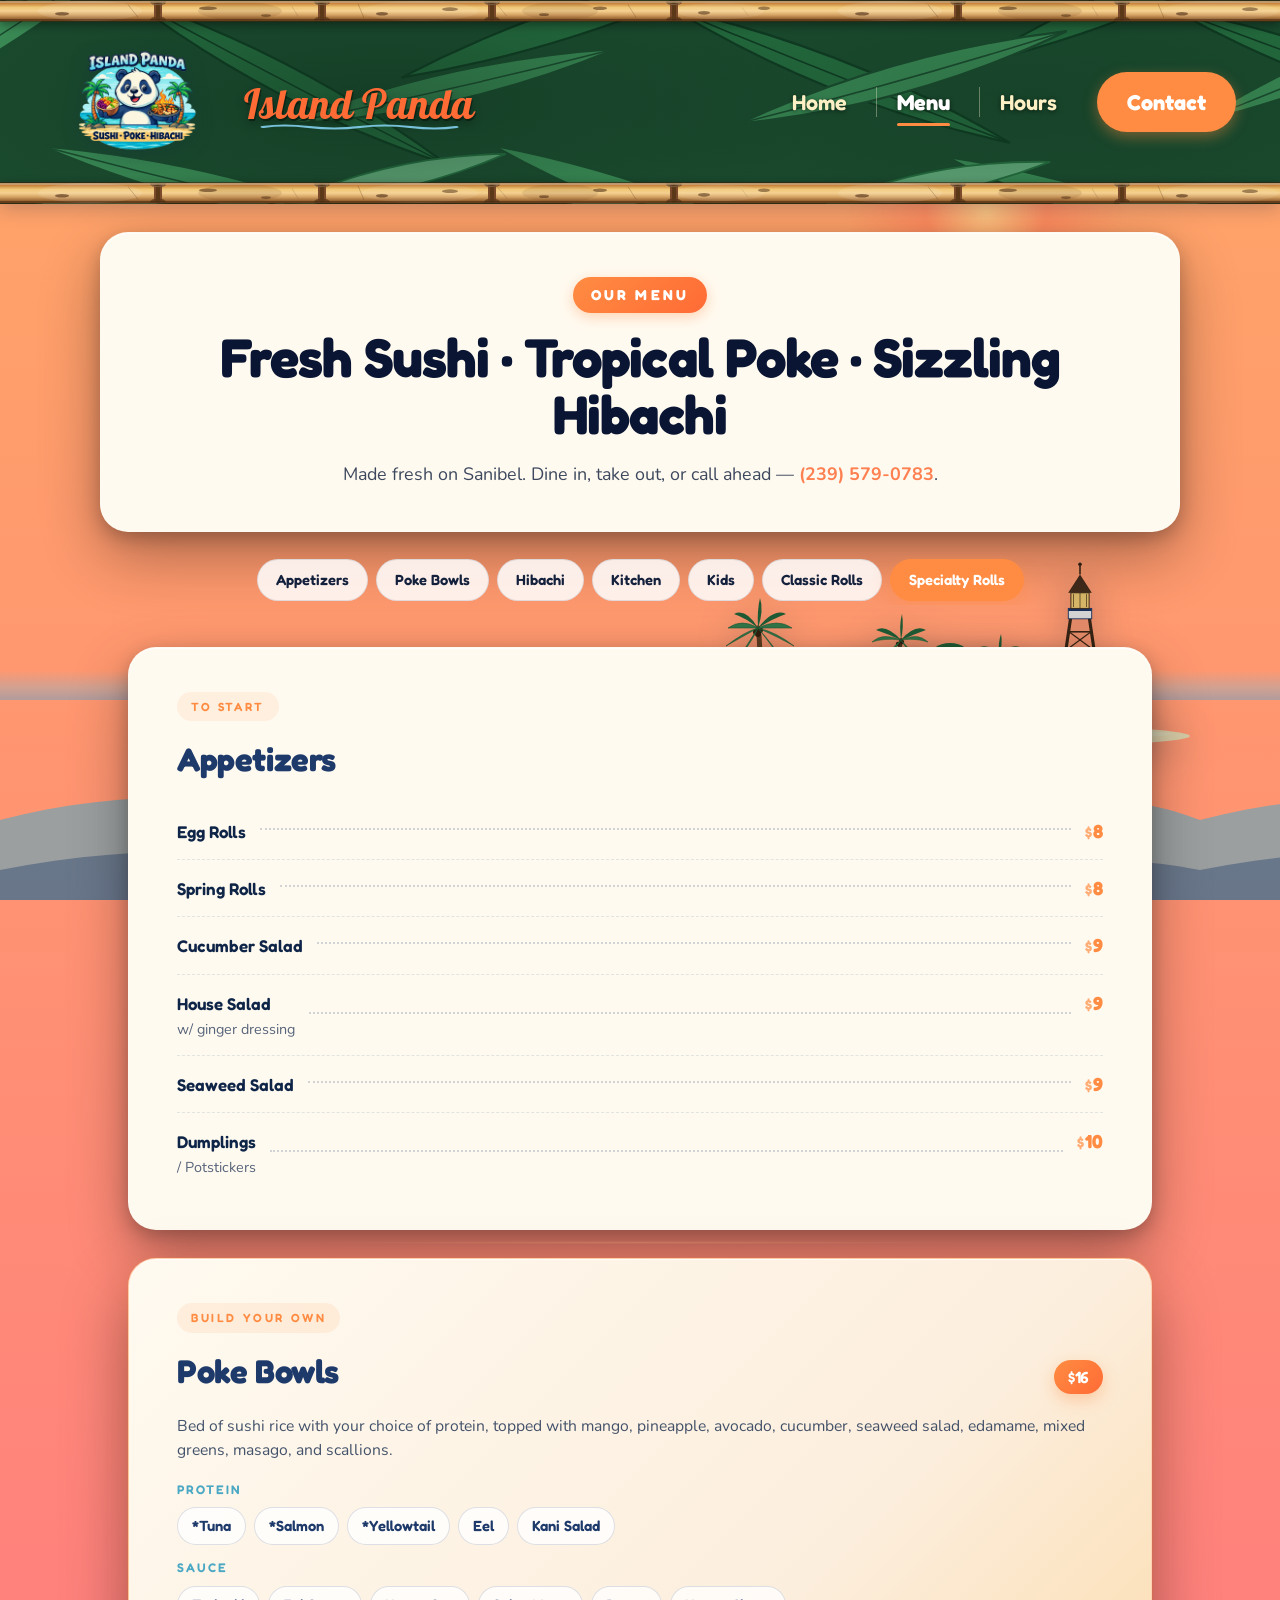
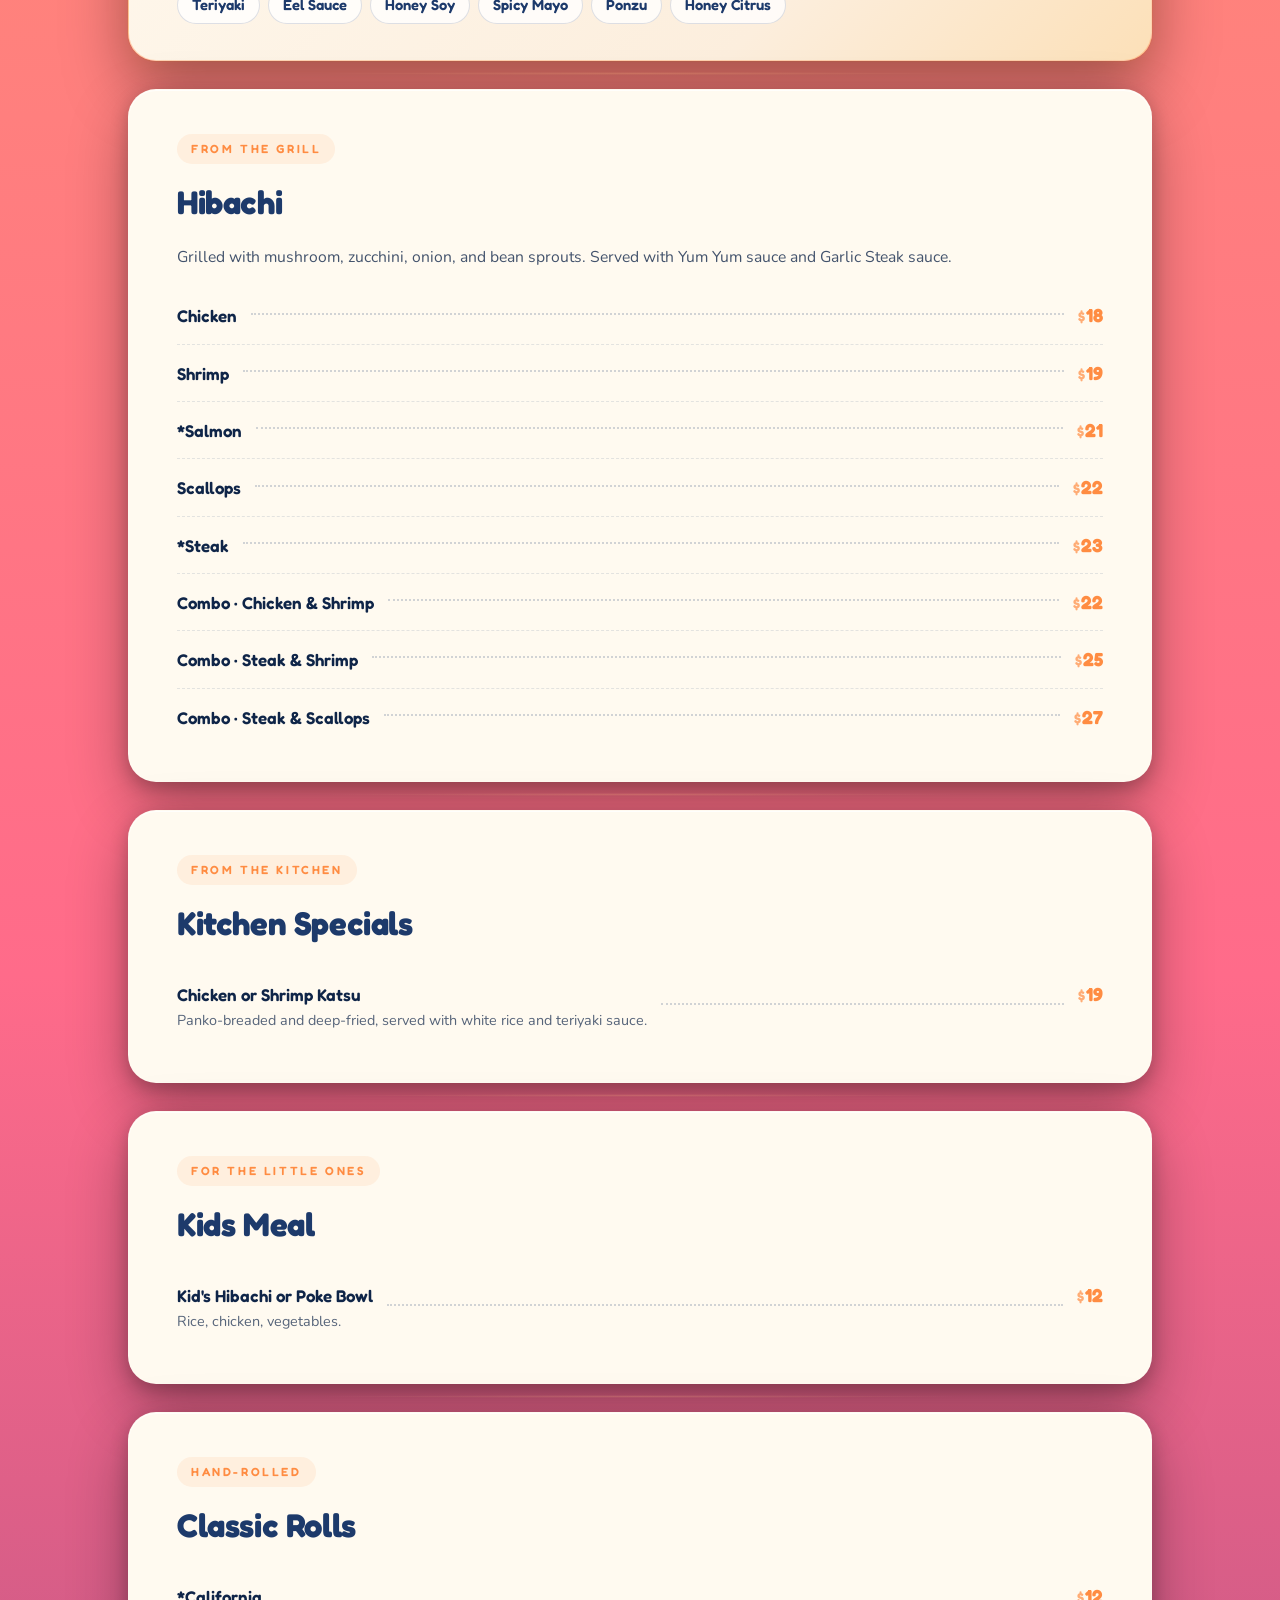
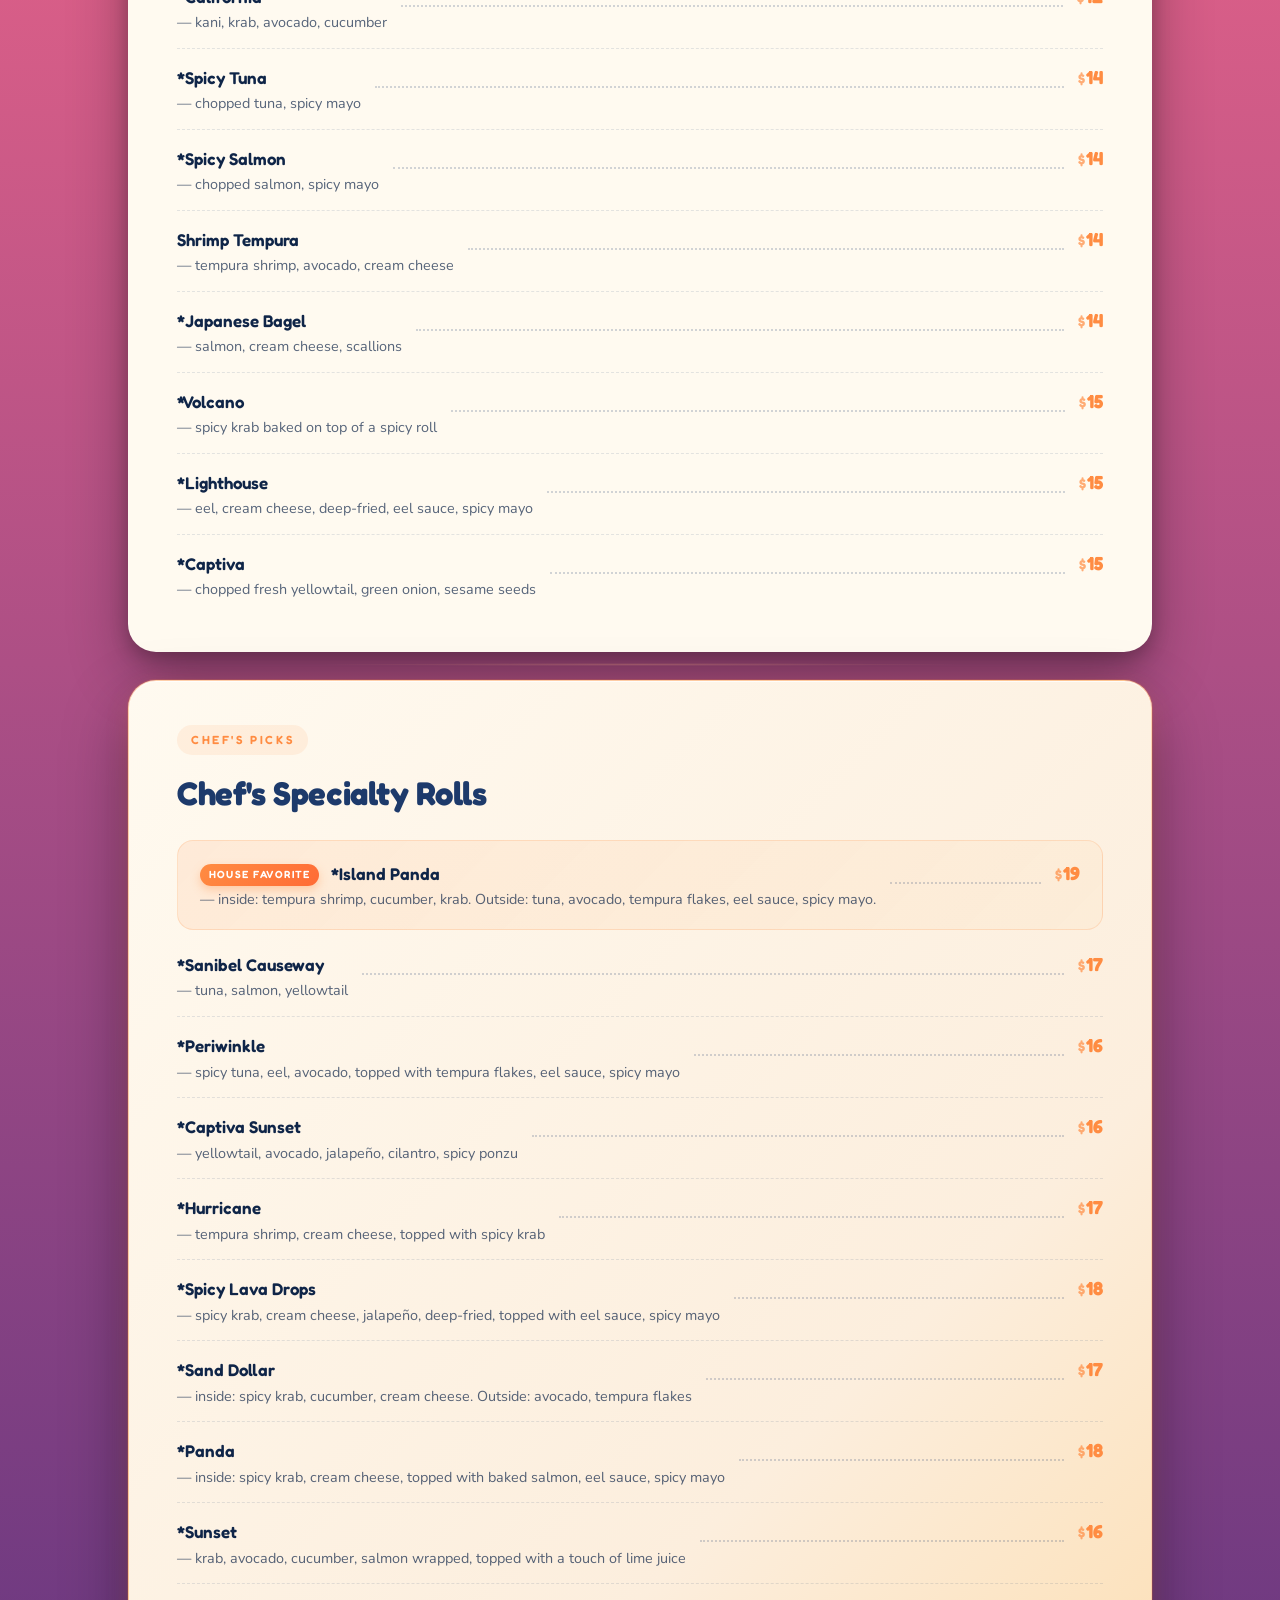
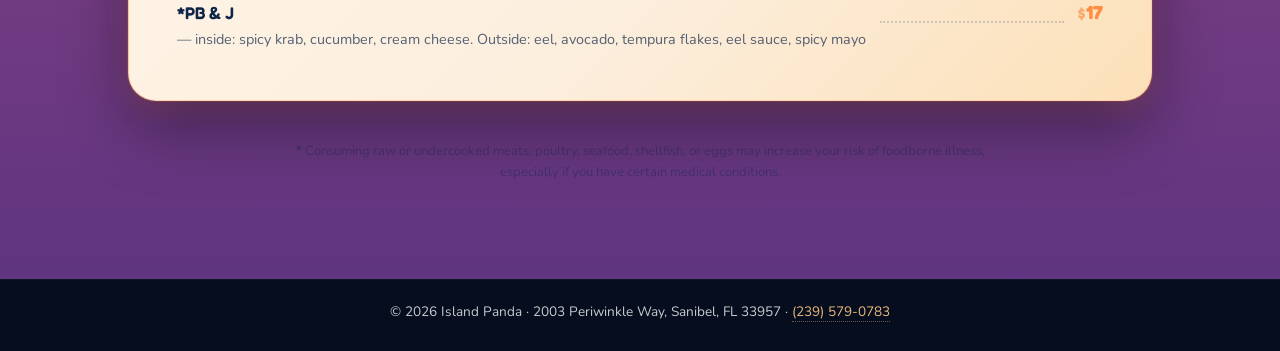
==== commit a452ddec: "Restore banana-leaf wallpaper on the menu nav The menu nav was missing the .nav-jungle div, so the h" ====
--- a/menu.html
+++ b/menu.html
@@ -512,10 +512,16 @@
     <div class="wave wave-3"></div>
   </div>
 
-  <!-- ===================== NAV ===================== -->
+  <!-- ===================== NAV (matches homepage chrome) ===================== -->
   <header class="nav" id="nav">
+    <!-- bamboo frame -->
     <div class="nav-bamboo nav-bamboo-top"    aria-hidden="true"></div>
     <div class="nav-bamboo nav-bamboo-bottom" aria-hidden="true"></div>
+
+    <!-- banana leaf wallpaper — same texture the homepage uses so the nav
+         reads as the leafy header, not a thin green strip -->
+    <div class="nav-jungle" aria-hidden="true"></div>
+
     <a href="index.html" class="nav-brand" aria-label="Island Panda home">
       <img src="logo-transparent.png" alt="" />
       <span>Island Panda</span>
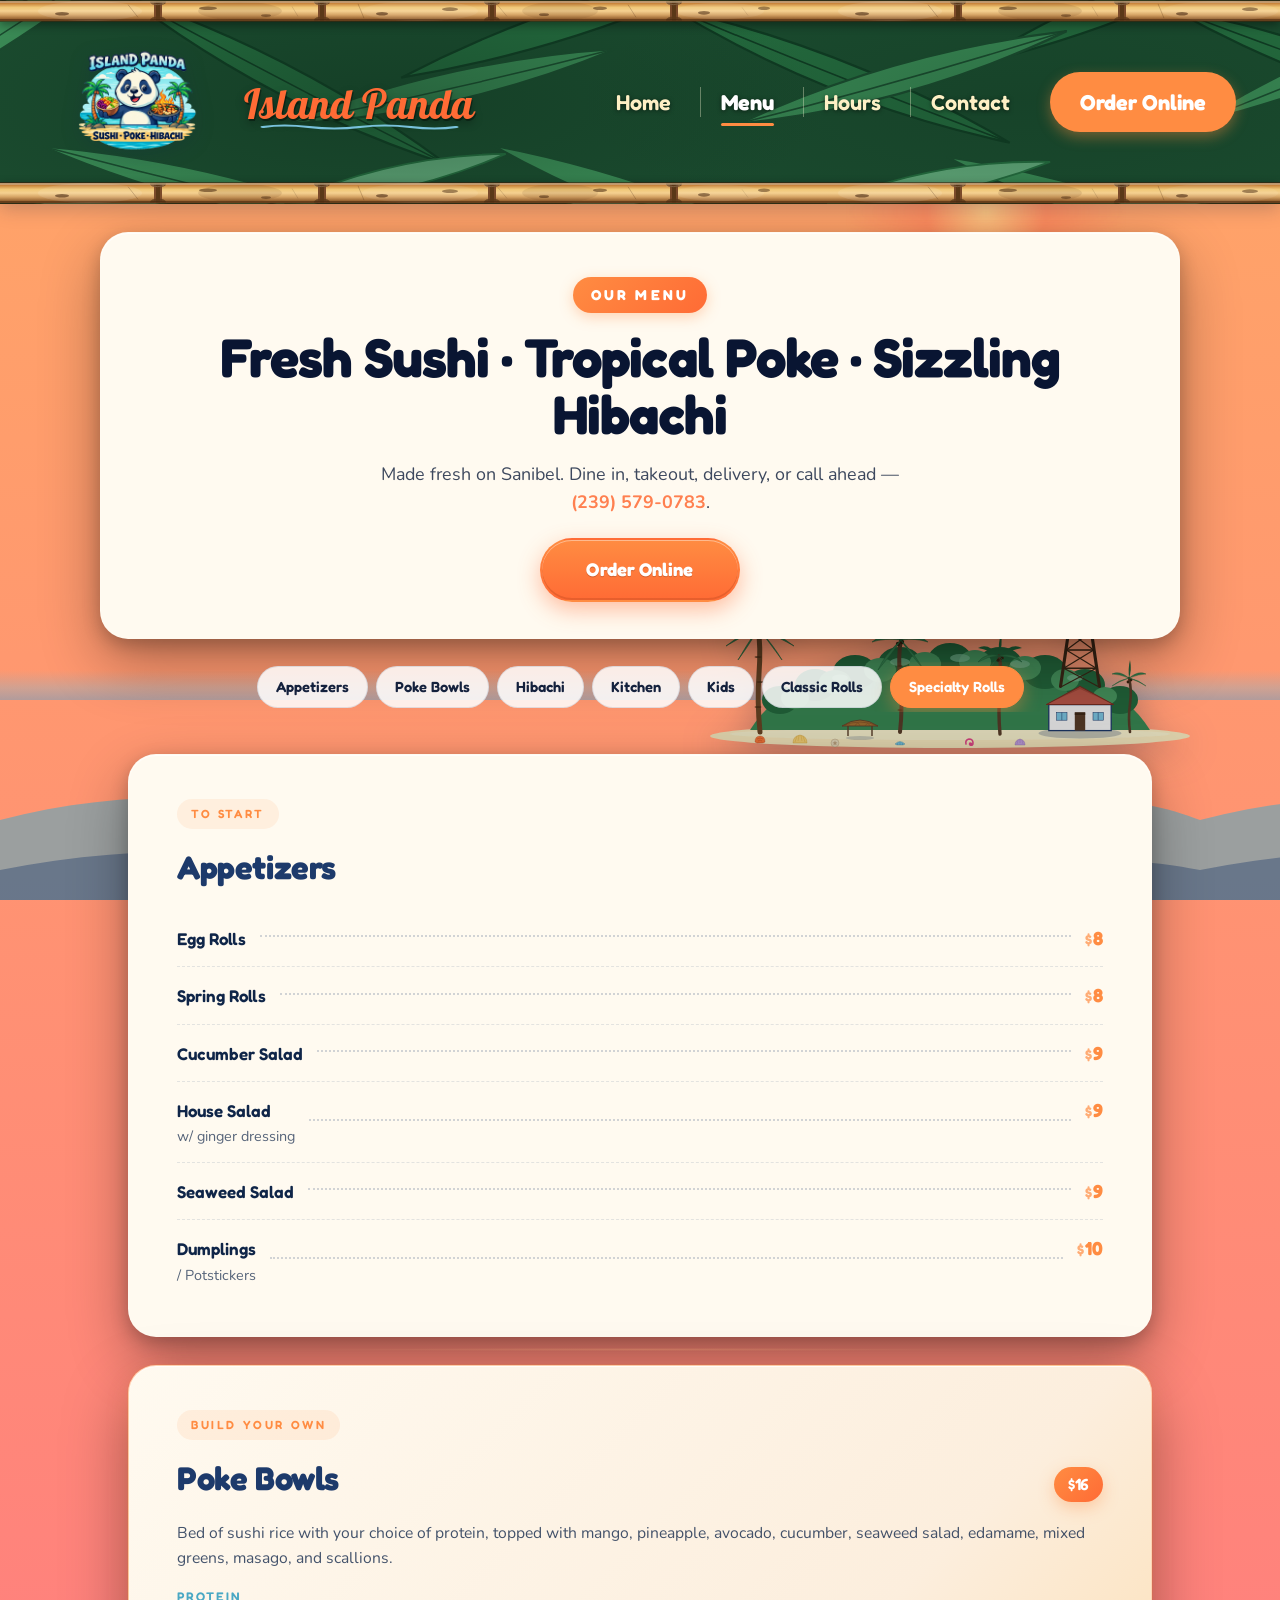
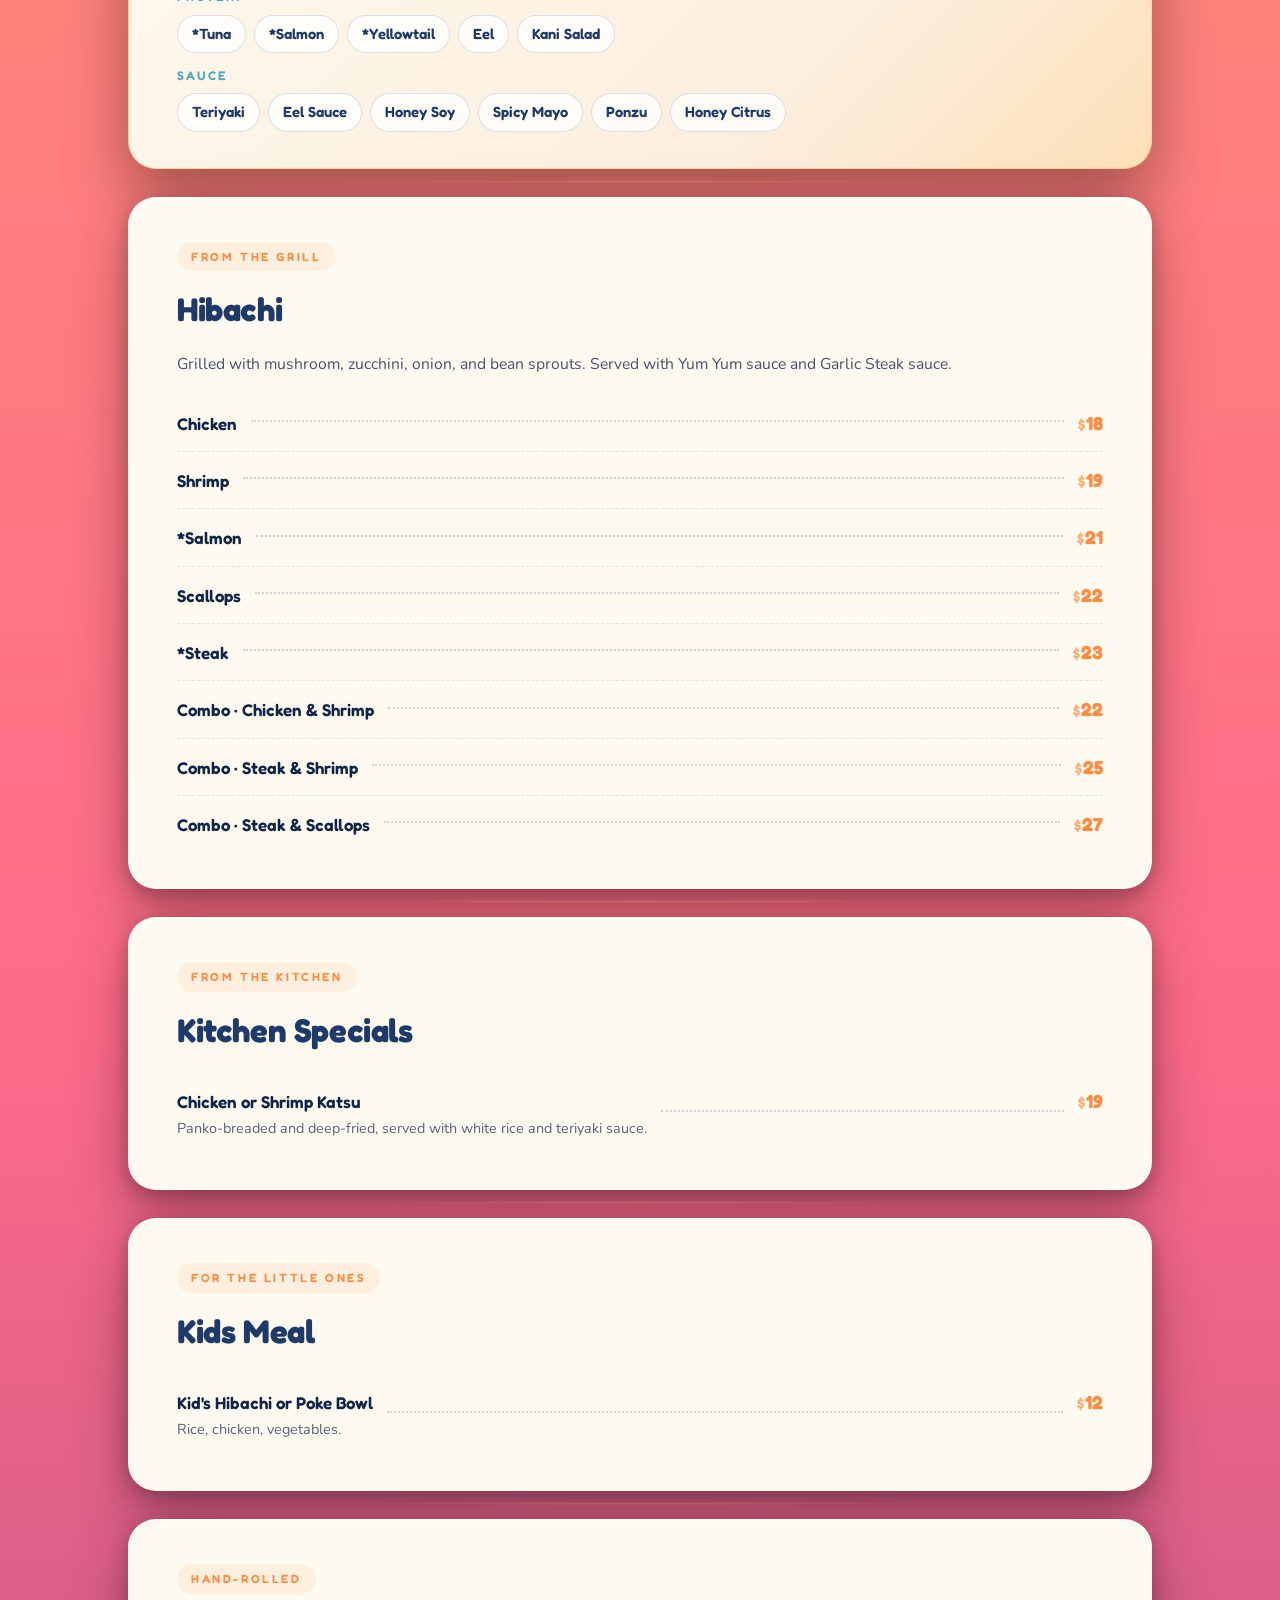
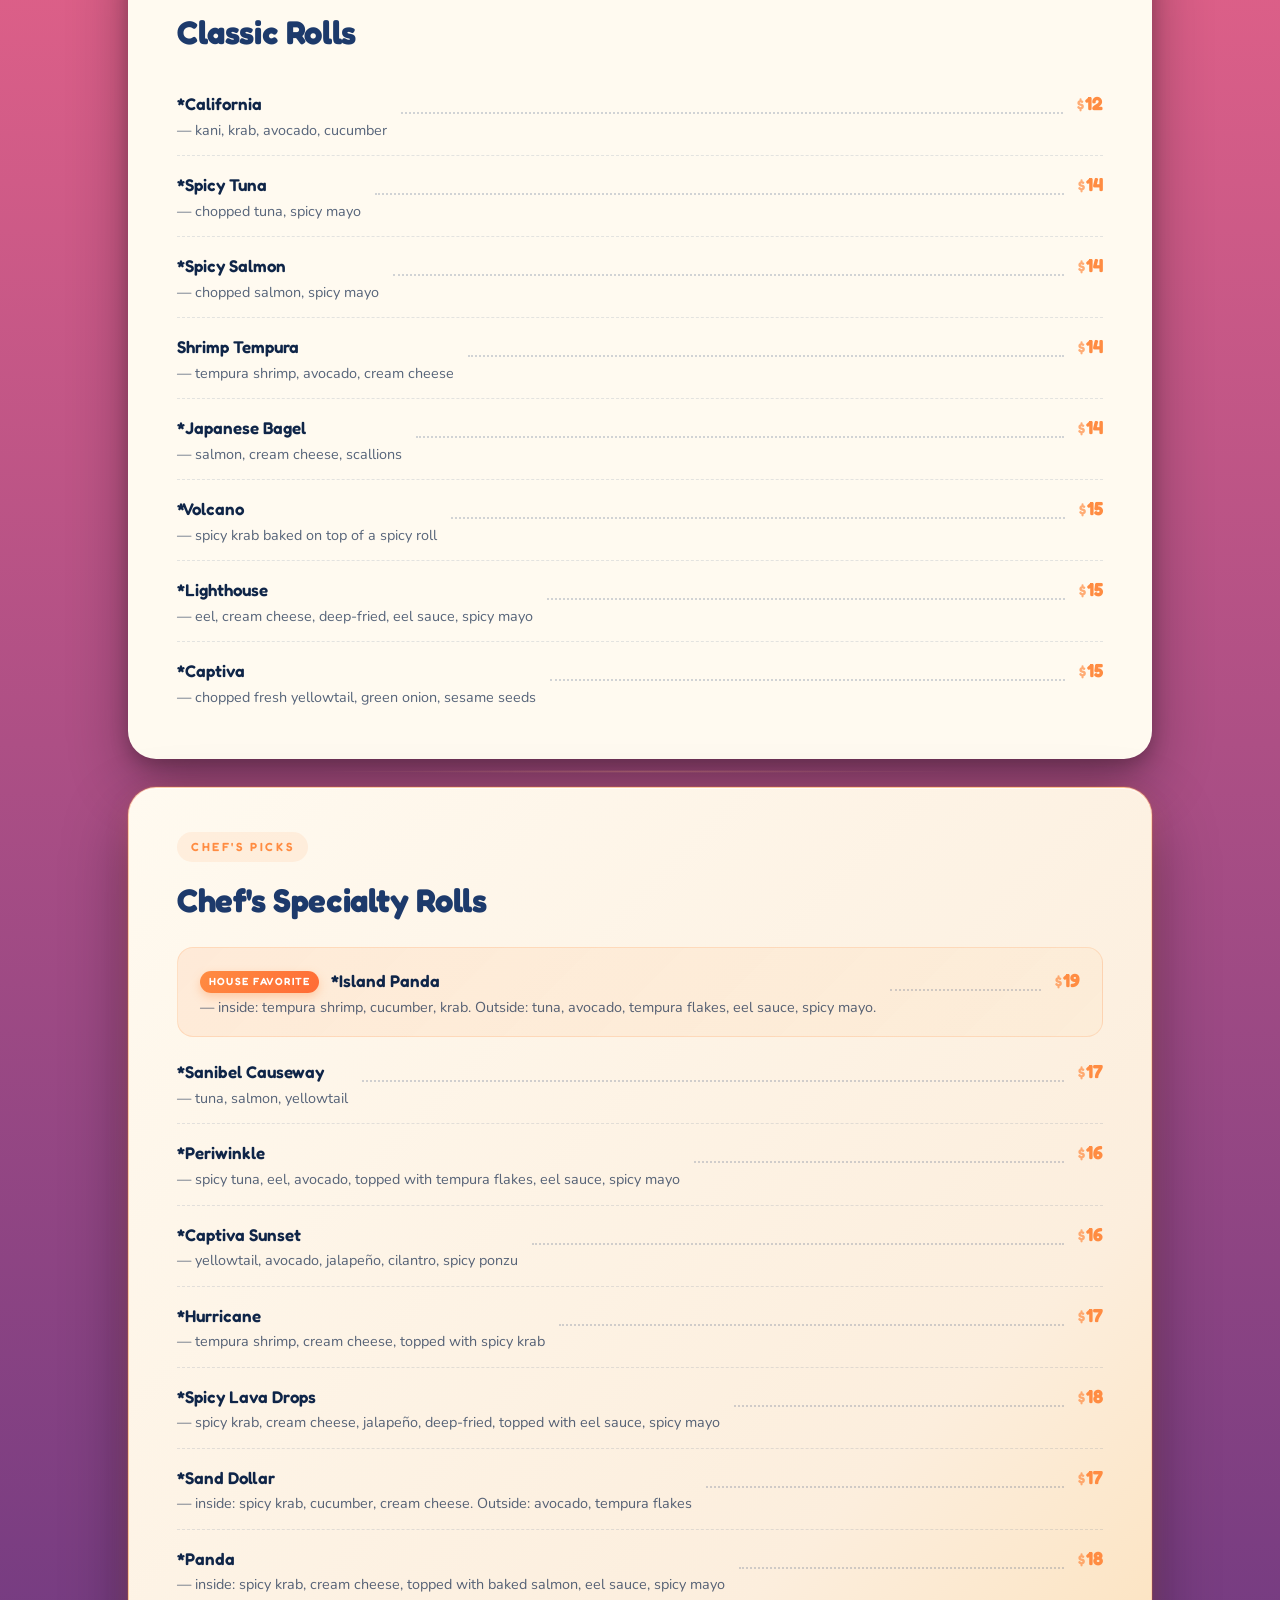
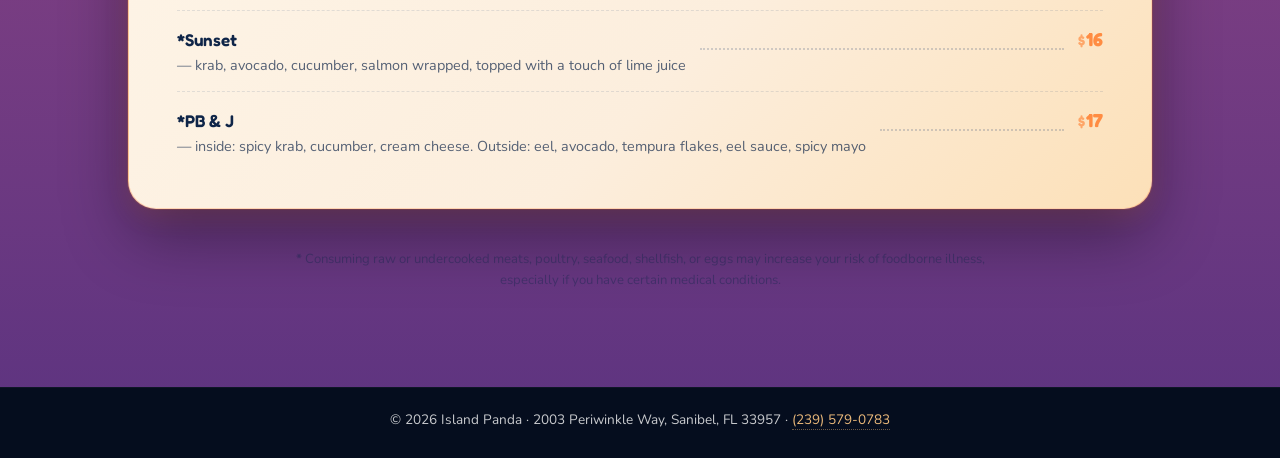
==== commit d1044915: "Add Toast online ordering buttons across the site Wire "Order Online" CTAs into the nav, hero, CTA b" ====
--- a/menu.html
+++ b/menu.html
@@ -530,7 +530,8 @@
       <a href="index.html" class="nav-link">Home</a>
       <a href="menu.html" class="nav-link active">Menu</a>
       <a href="index.html#hours" class="nav-link">Hours</a>
-      <a href="index.html#story" class="nav-cta">Contact</a>
+      <a href="index.html#story" class="nav-link">Contact</a>
+      <a class="nav-cta" data-order-link target="_blank" rel="noopener" hidden>Order Online</a>
     </nav>
   </header>
 
@@ -539,7 +540,10 @@
     <div class="menu-hero-inner">
       <p class="kicker">Our Menu</p>
       <h1>Fresh Sushi · Tropical Poke · Sizzling Hibachi</h1>
-      <p class="lede">Made fresh on Sanibel. Dine in, take out, or call ahead &mdash; <a class="nowrap" href="tel:+12395790783">(239)&nbsp;579-0783</a>.</p>
+      <p class="lede">Made fresh on Sanibel. Dine in, takeout, delivery, or call ahead &mdash; <a class="nowrap" href="tel:+12395790783">(239)&nbsp;579-0783</a>.</p>
+      <div class="menu-hero-cta">
+        <a class="btn btn-primary btn-lg" data-order-link target="_blank" rel="noopener" hidden>Order Online</a>
+      </div>
     </div>
   </header>
 
@@ -686,7 +690,11 @@
 
   <!-- sticky mobile bottom CTA bar — quick conversion access on phones -->
   <nav class="mobile-cta" aria-label="Quick actions">
-    <a href="tel:+12395790783" class="mobile-cta-btn">
+    <a class="mobile-cta-btn" data-order-link target="_blank" rel="noopener" hidden>
+      <svg viewBox="0 0 24 24" fill="none" stroke="currentColor" stroke-width="2" stroke-linecap="round" stroke-linejoin="round" width="20" height="20"><path d="M6 2 3 6v14a2 2 0 0 0 2 2h14a2 2 0 0 0 2-2V6l-3-4z"/><path d="M3 6h18"/><path d="M16 10a4 4 0 0 1-8 0"/></svg>
+      <span>Order</span>
+    </a>
+    <a href="tel:+12395790783" class="mobile-cta-btn mobile-cta-accent">
       <svg viewBox="0 0 24 24" fill="none" stroke="currentColor" stroke-width="2" stroke-linecap="round" stroke-linejoin="round" width="20" height="20"><path d="M22 16.92v3a2 2 0 0 1-2.18 2 19.79 19.79 0 0 1-8.63-3.07 19.5 19.5 0 0 1-6-6 19.79 19.79 0 0 1-3.07-8.67A2 2 0 0 1 4.11 2h3a2 2 0 0 1 2 1.72 12.84 12.84 0 0 0 .7 2.81 2 2 0 0 1-.45 2.11L8.09 9.91a16 16 0 0 0 6 6l1.27-1.27a2 2 0 0 1 2.11-.45 12.84 12.84 0 0 0 2.81.7A2 2 0 0 1 22 16.92z"/></svg>
       <span>Call</span>
     </a>
@@ -702,6 +710,28 @@
 
   <script>
     document.getElementById('year').textContent = new Date().getFullYear();
+
+    // ============================================================
+    // ONLINE ORDERING (Toast)
+    // Paste your Toast online-ordering link between the quotes below
+    // and every "Order Online" button on this page goes live.
+    // Find it in Toast Web → Takeout & Delivery → Online Ordering
+    // (looks like https://order.toasttab.com/online/your-restaurant).
+    // Leave it empty ("") and the buttons stay hidden.
+    // Use the SAME link you set in index.html.
+    // ============================================================
+    const ORDER_URL = "https://order.toasttab.com/online/island-panda-2003-periwinkle-way";
+    (function () {
+      const live = ORDER_URL.trim().length > 0;
+      document.body.classList.toggle('ordering-live', live);
+      if (live) {
+        document.querySelectorAll('[data-order-link]').forEach(a => {
+          a.href = ORDER_URL;
+          a.hidden = false;
+        });
+        document.querySelectorAll('[data-order-soon]').forEach(el => { el.hidden = true; });
+      }
+    })();
 
     // -------- time-of-day cycle (same logic as homepage) --------
     // URL override for previewing any phase: ?phase=day|dawn|dusk|night
--- a/style.css
+++ b/style.css
@@ -14,6 +14,9 @@
 }
 
 * { box-sizing: border-box; margin: 0; padding: 0; }
+
+/* hidden attribute must win even on elements with display:inline-flex (.btn etc.) */
+[hidden] { display: none !important; }
 
 html { scroll-behavior: smooth; }
 
@@ -1770,7 +1773,7 @@
 }
 
 /* primary call action visually emphasized */
-.mobile-cta-btn:first-child {
+.mobile-cta-btn.mobile-cta-accent {
   background: var(--coral);
   color: var(--white);
   box-shadow: 0 4px 12px rgba(255, 140, 66, 0.35);
@@ -1780,6 +1783,47 @@
   .mobile-cta { display: grid; }
   body { padding-bottom: calc(74px + env(safe-area-inset-bottom, 0px)); }
 }
+
+/* ============================================================
+   ONLINE ORDERING (Toast)
+   Order Online buttons stay hidden until ORDER_URL is set in the
+   page script. When it is, the page script adds body.ordering-live,
+   the buttons appear, and the Order CTAs take the lead over Call.
+   ============================================================ */
+
+/* On light backgrounds: once ordering is live, the Call button steps
+   back from primary to a ghost so Order Online reads as THE action. */
+body.ordering-live .js-call-cta {
+  background: rgba(255, 255, 255, 0.92);
+  color: #14213d;
+  border-color: rgba(20, 33, 61, 0.35);
+  box-shadow: 0 6px 16px rgba(15, 37, 72, 0.12),
+              inset 0 0 0 1px rgba(255, 255, 255, 0.4);
+  text-shadow: none;
+}
+/* the CTA banner sits on coral — keep the demoted Call button readable there */
+body.ordering-live .cta-banner .js-call-cta {
+  background: rgba(255, 255, 255, 0.16);
+  color: var(--white);
+  border-color: rgba(255, 255, 255, 0.7);
+}
+
+/* mobile bottom bar gains a 4th cell for Order when live */
+body.ordering-live .mobile-cta { grid-template-columns: 1fr 1fr 1fr 1fr; }
+body.ordering-live .mobile-cta-btn[data-order-link] {
+  background: var(--coral);
+  color: var(--white);
+  box-shadow: 0 4px 12px rgba(255, 140, 66, 0.35);
+}
+/* …and the Call button gives up the coral accent so Order owns it */
+body.ordering-live .mobile-cta-btn.mobile-cta-accent {
+  background: rgba(29, 58, 107, 0.05);
+  color: var(--navy);
+  box-shadow: none;
+}
+
+/* menu hero Order Online button spacing */
+.menu-hero-cta { margin-top: 22px; }
 
 /* ---------- footer ---------- */
 .site-footer {
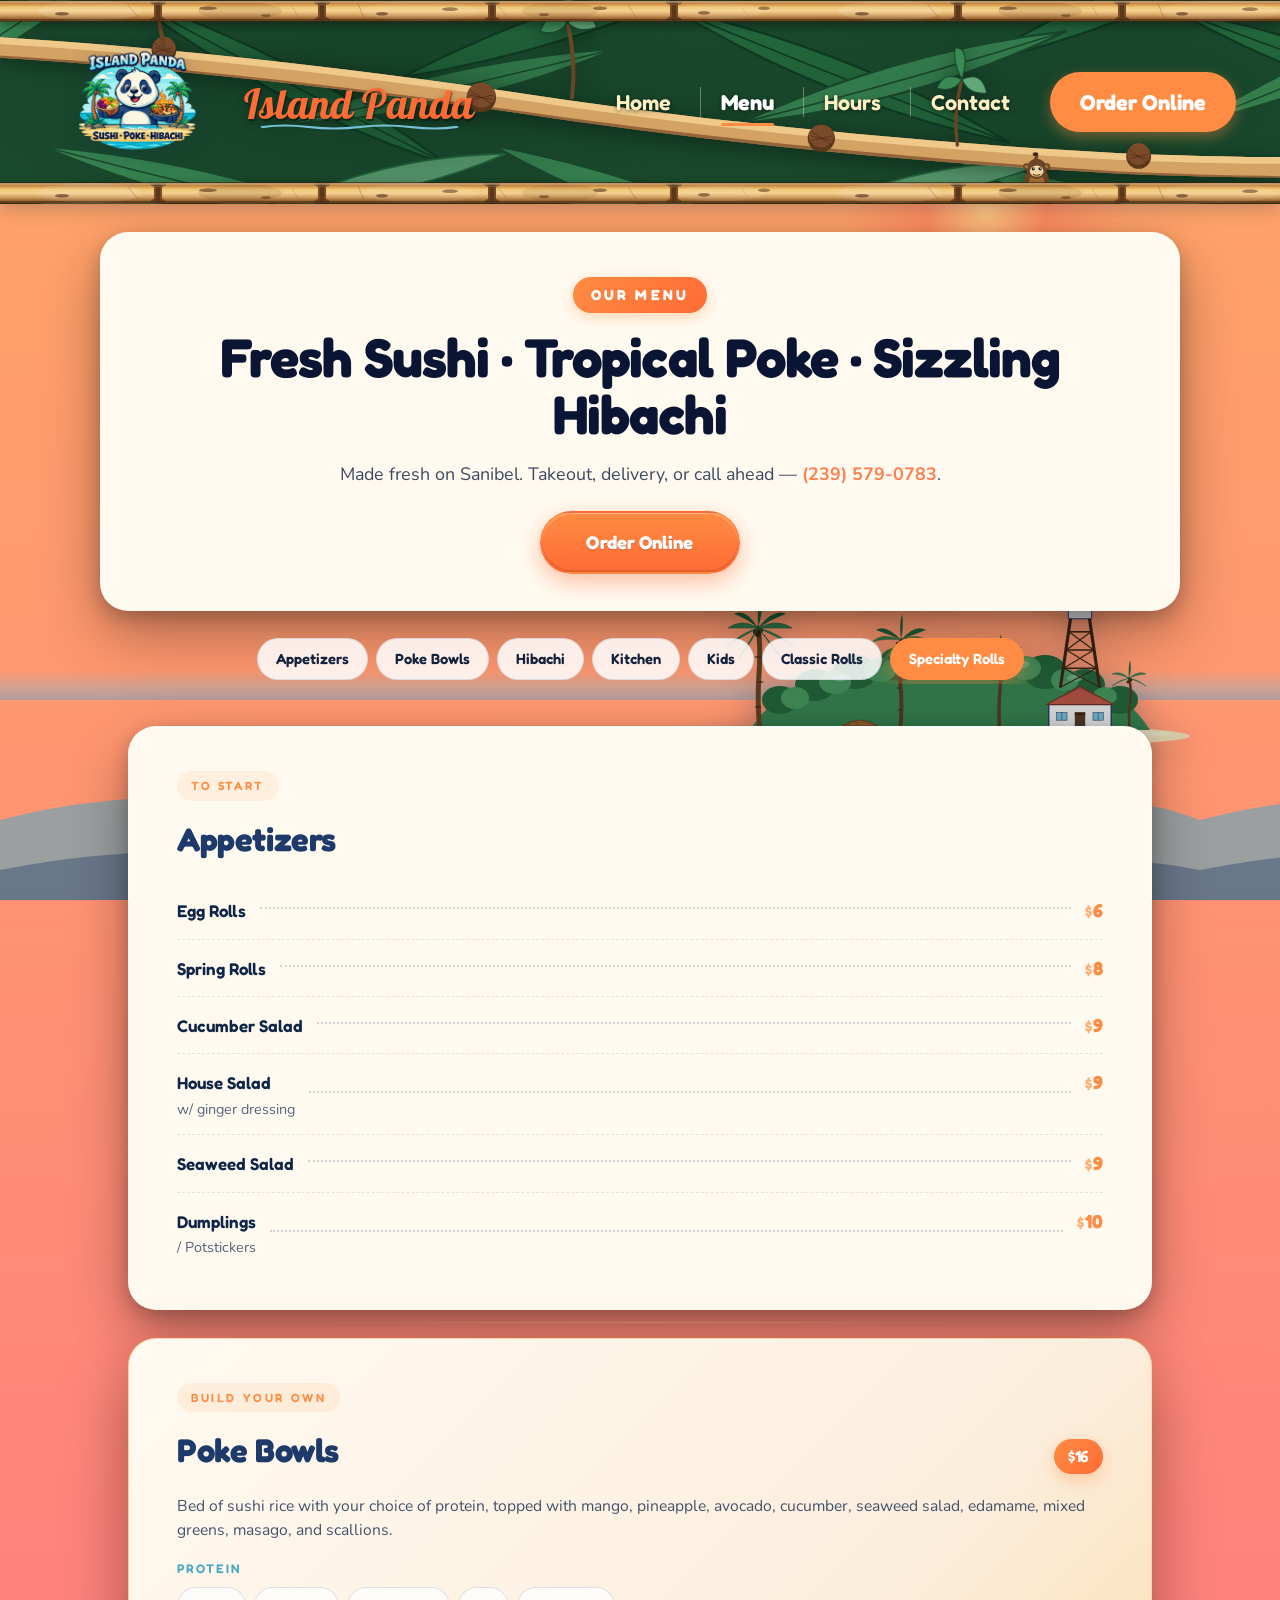
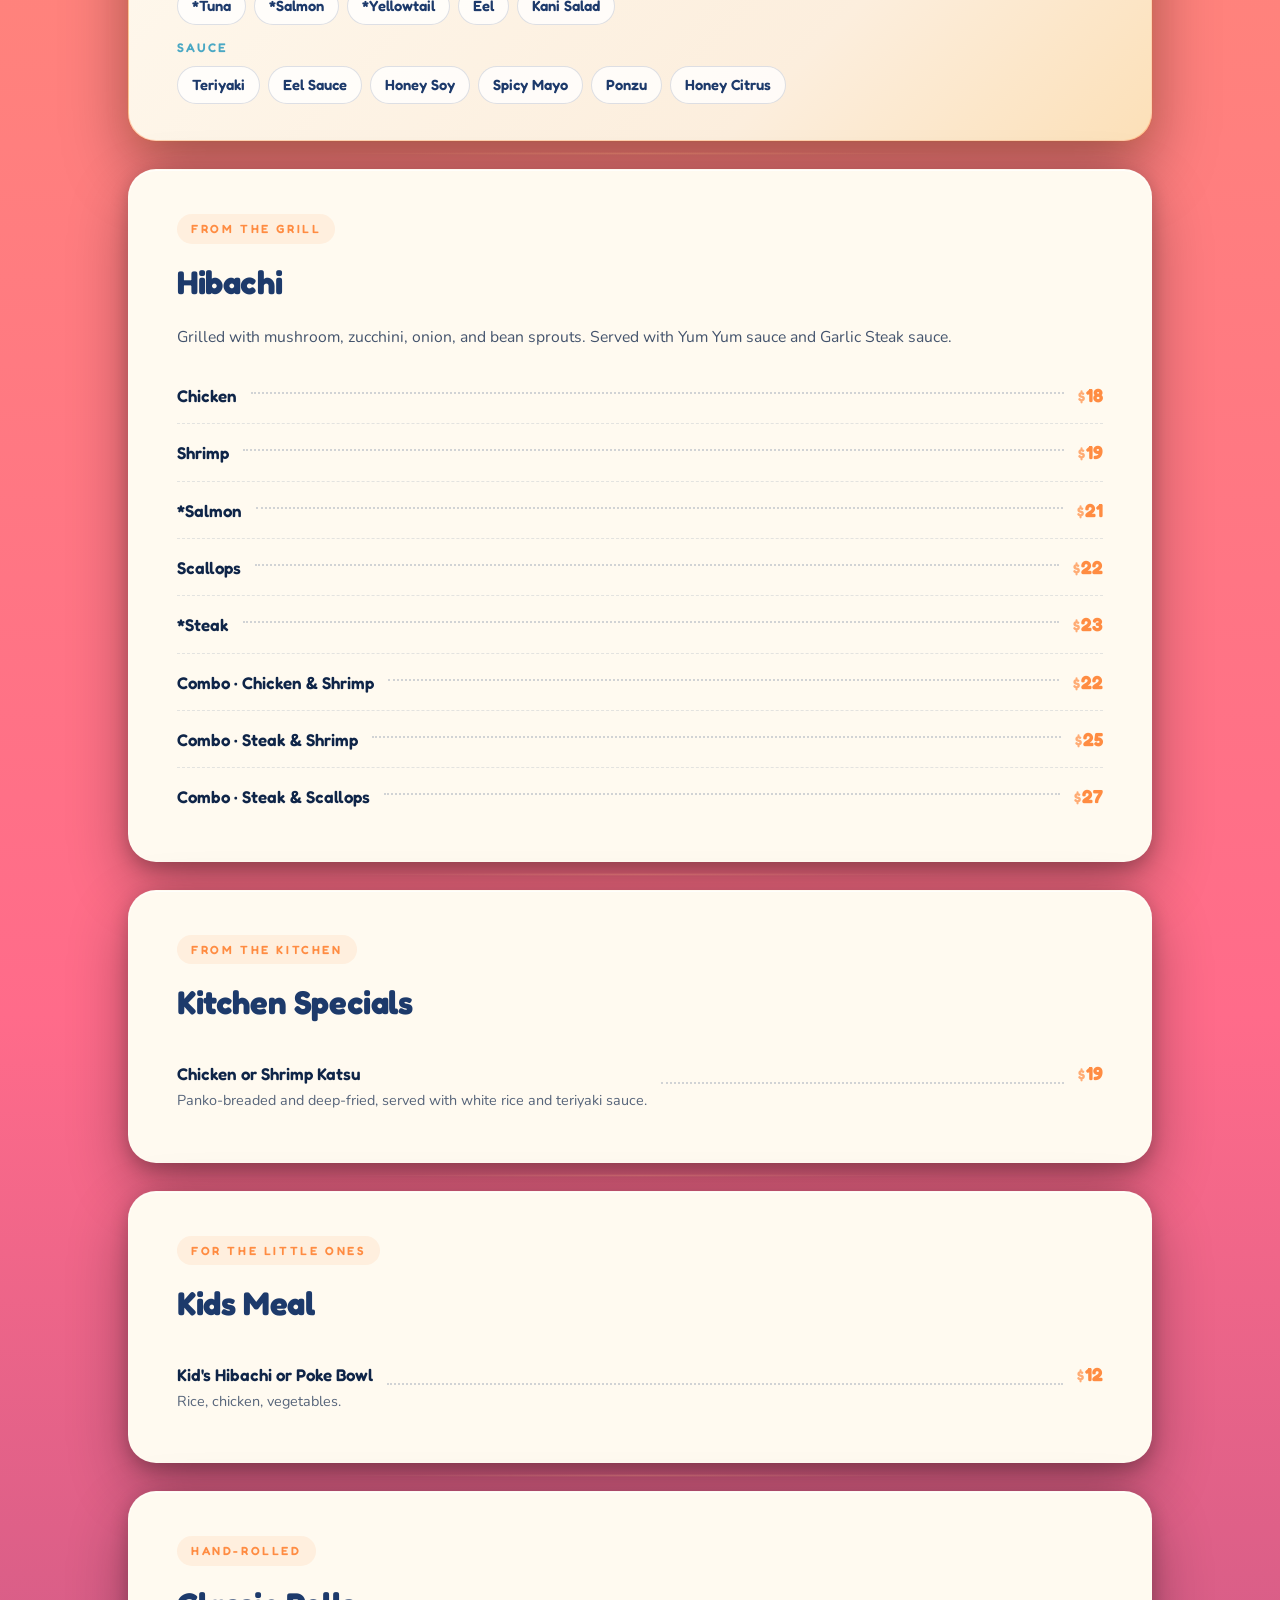
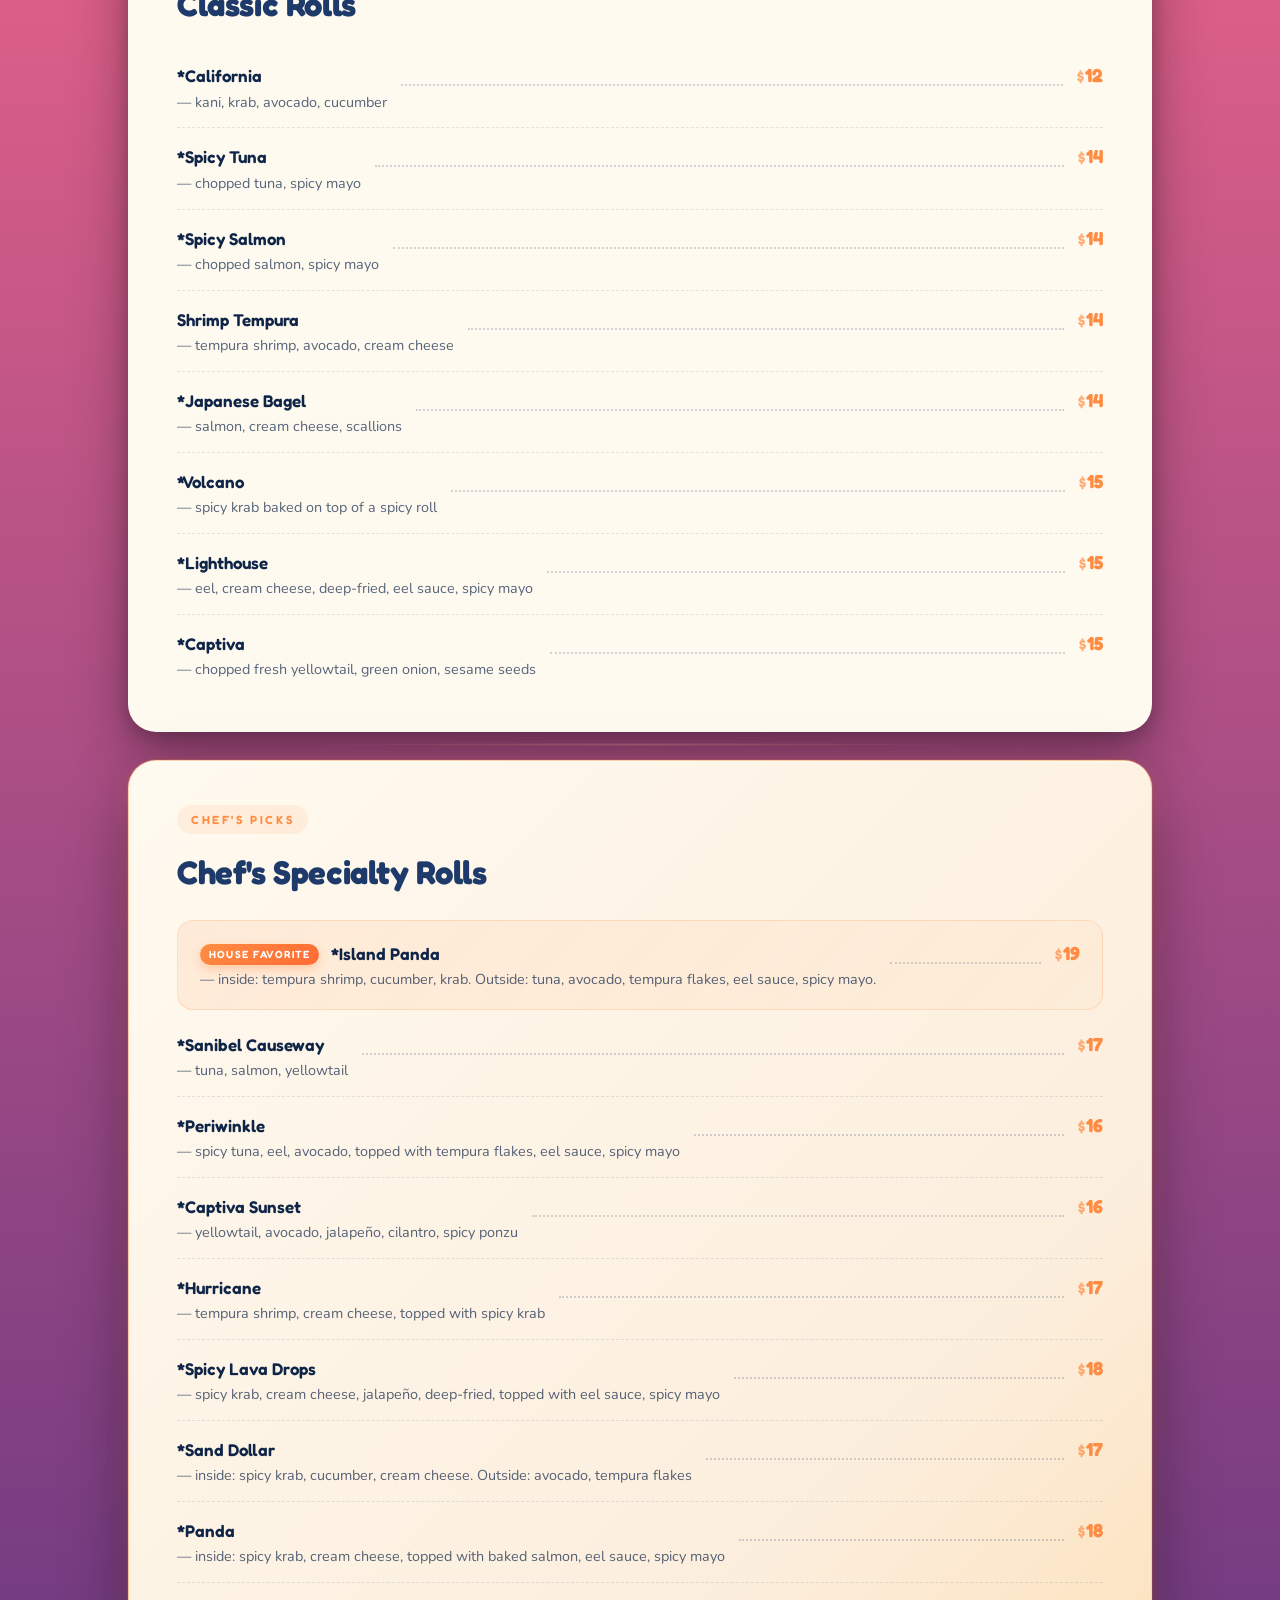
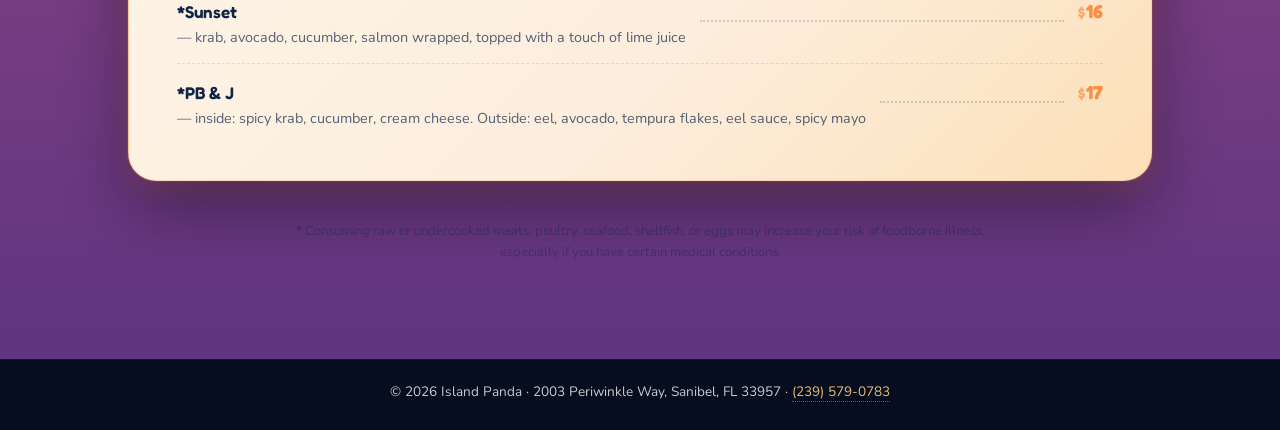
==== commit fc59d595: "Add reviews section, match menu nav to homepage, drop dine-in - Reviews: new 5.0-star Google reviews" ====
--- a/menu.html
+++ b/menu.html
@@ -48,7 +48,7 @@
         "@type": "MenuSection",
         "name": "Appetizers",
         "hasMenuItem": [
-          { "@type": "MenuItem", "name": "Egg Rolls", "offers": { "@type": "Offer", "price": "8.00", "priceCurrency": "USD" } },
+          { "@type": "MenuItem", "name": "Egg Rolls", "offers": { "@type": "Offer", "price": "6.00", "priceCurrency": "USD" } },
           { "@type": "MenuItem", "name": "Spring Rolls", "offers": { "@type": "Offer", "price": "8.00", "priceCurrency": "USD" } },
           { "@type": "MenuItem", "name": "Cucumber Salad", "offers": { "@type": "Offer", "price": "9.00", "priceCurrency": "USD" } },
           { "@type": "MenuItem", "name": "House Salad", "description": "With ginger dressing.", "offers": { "@type": "Offer", "price": "9.00", "priceCurrency": "USD" } },
@@ -513,6 +513,18 @@
   </div>
 
   <!-- ===================== NAV (matches homepage chrome) ===================== -->
+  <!-- SVG goo filter for the lava-lamp blobs in the nav -->
+  <svg width="0" height="0" style="position:absolute" aria-hidden="true">
+    <defs>
+      <filter id="nav-goo">
+        <feGaussianBlur in="SourceGraphic" stdDeviation="10" result="blur" />
+        <feColorMatrix in="blur" mode="matrix"
+          values="1 0 0 0 0   0 1 0 0 0   0 0 1 0 0   0 0 0 20 -8" result="goo" />
+        <feComposite in="SourceGraphic" in2="goo" operator="atop" />
+      </filter>
+    </defs>
+  </svg>
+
   <header class="nav" id="nav">
     <!-- bamboo frame -->
     <div class="nav-bamboo nav-bamboo-top"    aria-hidden="true"></div>
@@ -521,6 +533,291 @@
     <!-- banana leaf wallpaper — same texture the homepage uses so the nav
          reads as the leafy header, not a thin green strip -->
     <div class="nav-jungle" aria-hidden="true"></div>
+
+    <div class="nav-lava" aria-hidden="true">
+      <!-- ============ Bamboo branch crossing the nav, with rope ties + chameleon ============ -->
+      <svg class="nav-branch" viewBox="0 0 1200 180" preserveAspectRatio="xMidYMid slice" aria-hidden="true">
+        <!-- main bamboo pole — golden tan with subtle highlight -->
+        <path d="M-20,30 Q200,40 480,80 Q740,120 1020,135 Q1140,140 1220,138
+                 L1220,156 Q1140,158 1020,153 Q740,138 480,98 Q200,58 -20,48 Z"
+              fill="#d4a263"/>
+        <!-- bamboo highlight band along the top -->
+        <path d="M-20,30 Q200,40 480,80 Q740,120 1020,135 Q1140,140 1220,138
+                 L1220,144 Q1140,146 1020,141 Q740,126 480,86 Q200,46 -20,36 Z"
+              fill="#f5d090" opacity="0.85"/>
+        <!-- darker shadow along bottom edge -->
+        <path d="M-20,46 Q200,56 480,96 Q740,134 1020,151 Q1140,156 1220,156
+                 L1220,156 Q1140,158 1020,153 Q740,138 480,98 Q200,58 -20,48 Z"
+              fill="#7a4a2a" opacity="0.7"/>
+
+        <!-- rope ties at the bamboo segment joints -->
+        <g>
+          <!-- joint 1 (around x=180) -->
+          <ellipse cx="180" cy="44" rx="11" ry="11" fill="#5a3818"/>
+          <ellipse cx="180" cy="42" rx="10" ry="9.5" fill="#7a4a2a"/>
+          <line x1="172" y1="38" x2="188" y2="50" stroke="#3a1c08" stroke-width="0.6" opacity="0.6"/>
+          <line x1="172" y1="42" x2="188" y2="46" stroke="#3a1c08" stroke-width="0.6" opacity="0.6"/>
+          <line x1="172" y1="46" x2="188" y2="42" stroke="#3a1c08" stroke-width="0.6" opacity="0.6"/>
+          <!-- joint 2 (around x=460, midway) -->
+          <ellipse cx="460" cy="86" rx="13" ry="13" fill="#5a3818"/>
+          <ellipse cx="460" cy="84" rx="12" ry="11" fill="#7a4a2a"/>
+          <line x1="450" y1="80" x2="470" y2="92" stroke="#3a1c08" stroke-width="0.7" opacity="0.6"/>
+          <line x1="450" y1="84" x2="470" y2="88" stroke="#3a1c08" stroke-width="0.7" opacity="0.6"/>
+          <line x1="450" y1="88" x2="470" y2="84" stroke="#3a1c08" stroke-width="0.7" opacity="0.6"/>
+          <!-- joint 3 (around x=760) -->
+          <ellipse cx="760" cy="122" rx="12" ry="12" fill="#5a3818"/>
+          <ellipse cx="760" cy="120" rx="11" ry="10" fill="#7a4a2a"/>
+          <line x1="751" y1="116" x2="769" y2="128" stroke="#3a1c08" stroke-width="0.6" opacity="0.6"/>
+          <line x1="751" y1="120" x2="769" y2="124" stroke="#3a1c08" stroke-width="0.6" opacity="0.6"/>
+          <line x1="751" y1="124" x2="769" y2="120" stroke="#3a1c08" stroke-width="0.6" opacity="0.6"/>
+          <!-- joint 4 (around x=1040) -->
+          <ellipse cx="1040" cy="138" rx="11" ry="11" fill="#5a3818"/>
+          <ellipse cx="1040" cy="136" rx="10" ry="9.5" fill="#7a4a2a"/>
+          <line x1="1032" y1="132" x2="1048" y2="144" stroke="#3a1c08" stroke-width="0.6" opacity="0.6"/>
+          <line x1="1032" y1="136" x2="1048" y2="140" stroke="#3a1c08" stroke-width="0.6" opacity="0.6"/>
+          <line x1="1032" y1="140" x2="1048" y2="136" stroke="#3a1c08" stroke-width="0.6" opacity="0.6"/>
+        </g>
+
+        <!-- twig sprigs sticking up with leaves (drawn behind the chameleon path) -->
+        <g transform="translate(180,42)">
+          <path d="M0,0 Q-6,-30 -10,-58" stroke="#6b4626" stroke-width="3.5" fill="none" stroke-linecap="round"/>
+          <path d="M-22,-58 Q-6,-72 -10,-58 Q-26,-58 -22,-58 Z" fill="#3a8a55" stroke="#1a4a2e" stroke-width="1.2"/>
+          <path d="M2,-58 Q22,-72 16,-50 Q-2,-50 2,-58 Z" fill="#62a87a" stroke="#1a4a2e" stroke-width="1.2"/>
+          <path d="M-10,-58 Q-4,-90 4,-80 Q-2,-66 -10,-58 Z" fill="#62a87a" stroke="#1a4a2e" stroke-width="1.2"/>
+        </g>
+        <g transform="translate(540,86)">
+          <path d="M0,0 Q4,-32 -4,-66" stroke="#6b4626" stroke-width="3.5" fill="none" stroke-linecap="round"/>
+          <path d="M-4,-66 Q-22,-78 -28,-58 Q-12,-54 -4,-66 Z" fill="#3a8a55" stroke="#1a4a2e" stroke-width="1.2"/>
+          <path d="M-4,-66 Q14,-82 22,-62 Q6,-56 -4,-66 Z" fill="#62a87a" stroke="#1a4a2e" stroke-width="1.2"/>
+          <path d="M-4,-66 Q4,-100 -8,-94 Q-12,-78 -4,-66 Z" fill="#3a8a55" stroke="#1a4a2e" stroke-width="1.2"/>
+          <path d="M-4,-66 Q-12,-94 0,-100 Q4,-82 -4,-66 Z" fill="#62a87a" stroke="#1a4a2e" stroke-width="1.2"/>
+        </g>
+        <g transform="translate(880,128)">
+          <path d="M0,0 Q-4,-28 4,-58" stroke="#6b4626" stroke-width="3" fill="none" stroke-linecap="round"/>
+          <path d="M4,-58 Q-12,-66 -18,-50 Q-2,-46 4,-58 Z" fill="#3a8a55" stroke="#1a4a2e" stroke-width="1"/>
+          <path d="M4,-58 Q22,-66 26,-46 Q10,-44 4,-58 Z" fill="#62a87a" stroke="#1a4a2e" stroke-width="1"/>
+          <path d="M4,-58 Q12,-86 -2,-86 Q-4,-72 4,-58 Z" fill="#3a8a55" stroke="#1a4a2e" stroke-width="1"/>
+        </g>
+
+        <!-- caterpillar inching along the branch in the opposite direction -->
+        <g class="caterpillar">
+          <!-- tiny prolegs (feet) under each segment, animated as a peristaltic wave -->
+          <g class="cat-feet">
+            <ellipse class="cat-foot f1" cx="-2"  cy="5" rx="1.6" ry="2.2" fill="#7ea93f" stroke="#1a4a2e" stroke-width="0.4"/>
+            <ellipse class="cat-foot f2" cx="-9"  cy="5" rx="1.6" ry="2.2" fill="#7ea93f" stroke="#1a4a2e" stroke-width="0.4"/>
+            <ellipse class="cat-foot f3" cx="-16" cy="5" rx="1.6" ry="2.2" fill="#7ea93f" stroke="#1a4a2e" stroke-width="0.4"/>
+            <ellipse class="cat-foot f4" cx="-23" cy="5" rx="1.6" ry="2.2" fill="#7ea93f" stroke="#1a4a2e" stroke-width="0.4"/>
+            <ellipse class="cat-foot f5" cx="-30" cy="5" rx="1.6" ry="2.2" fill="#7ea93f" stroke="#1a4a2e" stroke-width="0.4"/>
+          </g>
+          <!-- body segments -->
+          <ellipse cx="0"   cy="0" rx="5" ry="4.5" fill="#a8d877" stroke="#1a4a2e" stroke-width="0.7"/>
+          <ellipse cx="-7"  cy="0" rx="5" ry="4.5" fill="#bfe07a" stroke="#1a4a2e" stroke-width="0.7"/>
+          <ellipse cx="-14" cy="0" rx="5" ry="4.5" fill="#a8d877" stroke="#1a4a2e" stroke-width="0.7"/>
+          <ellipse cx="-21" cy="0" rx="5" ry="4.5" fill="#bfe07a" stroke="#1a4a2e" stroke-width="0.7"/>
+          <ellipse cx="-28" cy="0" rx="5" ry="4.5" fill="#a8d877" stroke="#1a4a2e" stroke-width="0.7"/>
+          <ellipse cx="-35" cy="0" rx="4.5" ry="4" fill="#bfe07a" stroke="#1a4a2e" stroke-width="0.7"/>
+          <!-- head with face -->
+          <ellipse cx="6" cy="-1" rx="6" ry="5.5" fill="#7ea93f" stroke="#1a4a2e" stroke-width="0.8"/>
+          <circle cx="8" cy="-2.5" r="1.5" fill="#1a1a22"/>
+          <circle cx="8" cy="-3"   r="0.5" fill="#fafafa"/>
+          <!-- tiny mouth -->
+          <path d="M9,1 Q11,2 12,0.5" stroke="#1a4a2e" stroke-width="0.6" fill="none"/>
+          <!-- antennae -->
+          <path d="M5,-6 Q4,-10 6,-12" stroke="#1a4a2e" stroke-width="0.7" fill="none" stroke-linecap="round"/>
+          <path d="M9,-6 Q10,-10 12,-12" stroke="#1a4a2e" stroke-width="0.7" fill="none" stroke-linecap="round"/>
+          <circle cx="6"  cy="-12" r="0.9" fill="#1a4a2e"/>
+          <circle cx="12" cy="-12" r="0.9" fill="#1a4a2e"/>
+        </g>
+
+        <!-- monkey hanging from the right end of the branch by one arm, swinging gently -->
+        <g transform="translate(950,138)">
+          <g class="hanging-monkey">
+            <!-- arm reaching up to grab the branch -->
+            <path d="M0,0 Q-2,4 -1,8" stroke="#6b4626" stroke-width="3" fill="none" stroke-linecap="round"/>
+            <ellipse cx="-1" cy="-2" rx="2.5" ry="1.6" fill="#3e2917"/>
+            <!-- body -->
+            <ellipse cx="0" cy="22" rx="11" ry="13" fill="#6b4626"/>
+            <ellipse cx="0" cy="24" rx="7" ry="9" fill="#a87232"/>
+            <!-- head -->
+            <circle cx="0" cy="11" r="9" fill="#6b4626"/>
+            <ellipse cx="0" cy="13" rx="6" ry="5" fill="#f5d4a5"/>
+            <!-- ears -->
+            <circle cx="-9" cy="9" r="3" fill="#6b4626"/>
+            <circle cx="9"  cy="9" r="3" fill="#6b4626"/>
+            <circle cx="-9" cy="9" r="1.5" fill="#a87232"/>
+            <circle cx="9"  cy="9" r="1.5" fill="#a87232"/>
+            <!-- eyes -->
+            <circle cx="-3" cy="11" r="1.4" fill="#1a1a22"/>
+            <circle cx="3"  cy="11" r="1.4" fill="#1a1a22"/>
+            <circle cx="-2.6" cy="10.5" r="0.5" fill="#fafafa"/>
+            <circle cx="3.4"  cy="10.5" r="0.5" fill="#fafafa"/>
+            <!-- mouth -->
+            <path d="M-3,16 Q0,18 3,16" stroke="#1a1a22" stroke-width="0.7" fill="none" stroke-linecap="round"/>
+            <!-- snout highlight -->
+            <ellipse cx="0" cy="17" rx="3" ry="1.2" fill="#a87232" opacity="0.6"/>
+            <!-- legs dangling -->
+            <ellipse cx="-4" cy="36" rx="3.2" ry="6" fill="#6b4626"/>
+            <ellipse cx="4"  cy="36" rx="3.2" ry="6" fill="#6b4626"/>
+            <!-- tail curling down -->
+            <path d="M8,30 Q18,30 22,40 Q22,50 12,46 Q16,42 18,40"
+                  stroke="#6b4626" stroke-width="3" fill="none" stroke-linecap="round"/>
+          </g>
+        </g>
+
+        <!-- the chameleon, walks along the top of the branch -->
+        <g class="chameleon">
+          <!-- curled tail -->
+          <path d="M-30,-2 Q-44,-2 -46,8 Q-40,14 -34,8 Q-38,2 -30,-2 Z" fill="#62a87a" stroke="#1a4a2e" stroke-width="1.2"/>
+          <!-- back leg (rear) — animated step -->
+          <g class="cham-leg cham-back">
+            <path d="M-16,2 Q-20,12 -14,16 Q-10,12 -12,4 Z" fill="#3a8a55" stroke="#1a4a2e" stroke-width="1"/>
+            <!-- toes -->
+            <line x1="-15" y1="14" x2="-17" y2="17" stroke="#1a4a2e" stroke-width="0.7" stroke-linecap="round"/>
+            <line x1="-13" y1="15" x2="-13" y2="18" stroke="#1a4a2e" stroke-width="0.7" stroke-linecap="round"/>
+          </g>
+          <!-- body: curved arch -->
+          <path d="M-30,-4 Q-16,-18 0,-20 Q18,-18 26,-8 Q20,-2 0,-2 Q-16,-2 -30,-4 Z" fill="#62a87a" stroke="#1a4a2e" stroke-width="1.4"/>
+          <!-- belly highlight -->
+          <path d="M-24,-4 Q-10,-12 6,-12 Q18,-10 22,-7 Q6,-6 -10,-6 Q-22,-6 -24,-4 Z" fill="#a8d877" opacity="0.85"/>
+          <!-- spots/scales -->
+          <circle cx="-12" cy="-9" r="1.5" fill="#1a4a2e" opacity="0.5"/>
+          <circle cx="-2"  cy="-12" r="1.5" fill="#1a4a2e" opacity="0.5"/>
+          <circle cx="10"  cy="-9" r="1.5" fill="#1a4a2e" opacity="0.5"/>
+          <!-- crest spikes -->
+          <path d="M-18,-16 L-16,-22 L-13,-16 L-10,-22 L-7,-16 L-4,-22 L-1,-16 L2,-22 L5,-16 L8,-22 L11,-16" stroke="#1a4a2e" stroke-width="1.2" fill="none"/>
+          <!-- mid leg — animated step (offset) -->
+          <g class="cham-leg cham-mid">
+            <path d="M-2,-1 Q-4,10 4,14 Q8,8 4,0 Z" fill="#3a8a55" stroke="#1a4a2e" stroke-width="1"/>
+            <line x1="3"  y1="13" x2="1"  y2="17" stroke="#1a4a2e" stroke-width="0.7" stroke-linecap="round"/>
+            <line x1="5"  y1="13" x2="5"  y2="17" stroke="#1a4a2e" stroke-width="0.7" stroke-linecap="round"/>
+          </g>
+          <!-- front leg — animated step -->
+          <g class="cham-leg cham-front">
+            <path d="M14,-4 Q12,8 20,12 Q24,6 20,-2 Z" fill="#3a8a55" stroke="#1a4a2e" stroke-width="1"/>
+            <line x1="19" y1="11" x2="17" y2="14" stroke="#1a4a2e" stroke-width="0.7" stroke-linecap="round"/>
+            <line x1="21" y1="11" x2="22" y2="14" stroke="#1a4a2e" stroke-width="0.7" stroke-linecap="round"/>
+          </g>
+          <!-- head -->
+          <path d="M20,-12 Q34,-14 36,-4 Q34,2 22,0 Q18,-6 20,-12 Z" fill="#62a87a" stroke="#1a4a2e" stroke-width="1.2"/>
+          <!-- eye turret -->
+          <circle cx="28" cy="-10" r="3.5" fill="#3a8a55" stroke="#1a4a2e" stroke-width="0.8"/>
+          <circle cx="29" cy="-10" r="1.6" fill="#1a1a22"/>
+          <circle cx="29.5" cy="-10.5" r="0.6" fill="#fafafa"/>
+          <!-- tongue (occasional stick out) -->
+          <path class="chameleon-tongue" d="M34,-3 Q38,-3 40,-2" stroke="#cc3333" stroke-width="1.2" fill="none" stroke-linecap="round"/>
+          <!-- mouth -->
+          <path d="M32,-2 Q35,-1 34,1" stroke="#1a4a2e" stroke-width="0.6" fill="none"/>
+        </g>
+      </svg>
+
+      <!-- ============ Animals — appear occasionally ============ -->
+      <!-- Toucan, full body, flies across rarely -->
+      <svg class="nav-deco nav-animal toucan" viewBox="0 0 70 50">
+        <!-- body -->
+        <ellipse cx="32" cy="30" rx="18" ry="14" fill="#1a1a22"/>
+        <!-- chest patch -->
+        <ellipse cx="22" cy="32" rx="8" ry="6" fill="#fafafa"/>
+        <!-- flapping wing -->
+        <g class="bird-wing toucan-wing">
+          <path d="M32,18 Q44,12 48,26 Q40,22 32,22 Z" fill="#0a0a12"/>
+          <path d="M34,18 Q42,14 46,24" stroke="#1a1a22" stroke-width="0.6" fill="none"/>
+        </g>
+        <!-- head -->
+        <circle cx="46" cy="22" r="9" fill="#1a1a22"/>
+        <!-- eye -->
+        <circle cx="48" cy="20" r="1.6" fill="#fafafa"/>
+        <circle cx="48" cy="20" r="0.7" fill="#0a0a12"/>
+        <!-- beak: huge orange-yellow -->
+        <path d="M52,22 Q66,18 68,24 Q60,28 52,26 Z" fill="#ffa940"/>
+        <path d="M52,24 Q66,22 68,26 Q60,28 52,27 Z" fill="#ff8c42"/>
+        <line x1="56" y1="22" x2="58" y2="26" stroke="#3e2917" stroke-width="0.5"/>
+        <!-- tail -->
+        <path d="M14,30 Q6,28 4,34 Q12,34 14,32 Z" fill="#1a1a22"/>
+        <!-- legs -->
+        <line x1="28" y1="42" x2="28" y2="48" stroke="#a87232" stroke-width="1.4" stroke-linecap="round"/>
+        <line x1="36" y1="42" x2="36" y2="48" stroke="#a87232" stroke-width="1.4" stroke-linecap="round"/>
+      </svg>
+
+      <!-- Butterfly — flutters across -->
+      <svg class="nav-deco nav-animal butterfly" viewBox="0 0 50 40">
+        <!-- body -->
+        <ellipse cx="25" cy="20" rx="1.5" ry="9" fill="#1d3a6b"/>
+        <!-- antennae -->
+        <path d="M25,11 Q22,6 20,4" stroke="#1d3a6b" stroke-width="0.8" fill="none" stroke-linecap="round"/>
+        <path d="M25,11 Q28,6 30,4" stroke="#1d3a6b" stroke-width="0.8" fill="none" stroke-linecap="round"/>
+        <circle cx="20" cy="4" r="0.8" fill="#1d3a6b"/>
+        <circle cx="30" cy="4" r="0.8" fill="#1d3a6b"/>
+        <!-- wings -->
+        <g class="butterfly-wings">
+          <path d="M24,16 Q12,4 4,14 Q8,22 24,20 Z" fill="#ff8c42"/>
+          <path d="M24,22 Q14,32 6,30 Q12,22 24,22 Z" fill="#ffd97a"/>
+          <path d="M26,16 Q38,4 46,14 Q42,22 26,20 Z" fill="#ff8c42"/>
+          <path d="M26,22 Q36,32 44,30 Q38,22 26,22 Z" fill="#ffd97a"/>
+          <!-- spots -->
+          <circle cx="12" cy="14" r="1.6" fill="#1d3a6b"/>
+          <circle cx="38" cy="14" r="1.6" fill="#1d3a6b"/>
+          <circle cx="14" cy="26" r="1.2" fill="#1d3a6b"/>
+          <circle cx="36" cy="26" r="1.2" fill="#1d3a6b"/>
+        </g>
+      </svg>
+
+      <!-- Parrot — popping out, flies across -->
+      <svg class="nav-deco nav-animal parrot" viewBox="0 0 60 50">
+        <!-- body -->
+        <ellipse cx="28" cy="28" rx="14" ry="12" fill="#cc3333"/>
+        <!-- flapping wing -->
+        <g class="bird-wing parrot-wing">
+          <path d="M28,18 Q42,14 46,28 Q34,26 26,22 Z" fill="#ffd97a"/>
+          <path d="M28,20 Q40,18 44,26 Q34,24 28,22 Z" fill="#7ec9e5"/>
+        </g>
+        <!-- head -->
+        <circle cx="40" cy="20" r="8" fill="#cc3333"/>
+        <!-- eye -->
+        <circle cx="42" cy="19" r="1.4" fill="#fafafa"/>
+        <circle cx="42" cy="19" r="0.7" fill="#0a0a12"/>
+        <!-- beak: hooked -->
+        <path d="M46,21 Q52,21 50,26 Q46,25 46,22 Z" fill="#3e2917"/>
+        <!-- tail feathers -->
+        <path d="M14,28 Q4,26 2,30 L14,32 Z" fill="#cc3333"/>
+        <path d="M14,30 Q4,32 2,36 L14,34 Z" fill="#7ec9e5"/>
+        <!-- legs -->
+        <line x1="24" y1="38" x2="24" y2="44" stroke="#a87232" stroke-width="1.2"/>
+        <line x1="32" y1="38" x2="32" y2="44" stroke="#a87232" stroke-width="1.2"/>
+      </svg>
+
+      <!-- Monkey peeking from the top — swings down and back up -->
+      <svg class="nav-deco nav-animal monkey" viewBox="0 0 60 80">
+        <!-- vine -->
+        <path d="M30,-2 Q28,8 30,18 Q32,26 30,34" stroke="#5a3e2a" stroke-width="2" fill="none" stroke-linecap="round"/>
+        <!-- tail curl -->
+        <path d="M22,40 Q14,46 12,54 Q14,60 18,58" stroke="#6b4626" stroke-width="3" fill="none" stroke-linecap="round"/>
+        <!-- arms hanging on the vine -->
+        <path d="M28,32 Q26,38 30,42" stroke="#6b4626" stroke-width="3.5" fill="none" stroke-linecap="round"/>
+        <path d="M32,32 Q34,38 30,42" stroke="#6b4626" stroke-width="3.5" fill="none" stroke-linecap="round"/>
+        <!-- body -->
+        <ellipse cx="30" cy="48" rx="11" ry="13" fill="#6b4626"/>
+        <ellipse cx="30" cy="50" rx="7" ry="9" fill="#a87232"/>
+        <!-- legs -->
+        <ellipse cx="24" cy="60" rx="3.5" ry="6" fill="#6b4626"/>
+        <ellipse cx="36" cy="60" rx="3.5" ry="6" fill="#6b4626"/>
+        <!-- head -->
+        <circle cx="30" cy="38" r="9" fill="#6b4626"/>
+        <ellipse cx="30" cy="40" rx="6" ry="5" fill="#f5d4a5"/>
+        <!-- ears -->
+        <circle cx="22" cy="36" r="3" fill="#6b4626"/>
+        <circle cx="38" cy="36" r="3" fill="#6b4626"/>
+        <circle cx="22" cy="36" r="1.5" fill="#a87232"/>
+        <circle cx="38" cy="36" r="1.5" fill="#a87232"/>
+        <!-- eyes -->
+        <circle cx="27" cy="38" r="1.4" fill="#1a1a22"/>
+        <circle cx="33" cy="38" r="1.4" fill="#1a1a22"/>
+        <circle cx="27" cy="37.5" r="0.5" fill="#fafafa"/>
+        <circle cx="33" cy="37.5" r="0.5" fill="#fafafa"/>
+        <!-- mouth -->
+        <path d="M27,42 Q30,44 33,42" stroke="#1a1a22" stroke-width="0.6" fill="none"/>
+        <ellipse cx="30" cy="43" rx="3" ry="1" fill="#a87232" opacity="0.5"/>
+      </svg>
+    </div>
 
     <a href="index.html" class="nav-brand" aria-label="Island Panda home">
       <img src="logo-transparent.png" alt="" />
@@ -540,7 +837,7 @@
     <div class="menu-hero-inner">
       <p class="kicker">Our Menu</p>
       <h1>Fresh Sushi · Tropical Poke · Sizzling Hibachi</h1>
-      <p class="lede">Made fresh on Sanibel. Dine in, takeout, delivery, or call ahead &mdash; <a class="nowrap" href="tel:+12395790783">(239)&nbsp;579-0783</a>.</p>
+      <p class="lede">Made fresh on Sanibel. Takeout, delivery, or call ahead &mdash; <a class="nowrap" href="tel:+12395790783">(239)&nbsp;579-0783</a>.</p>
       <div class="menu-hero-cta">
         <a class="btn btn-primary btn-lg" data-order-link target="_blank" rel="noopener" hidden>Order Online</a>
       </div>
@@ -566,7 +863,7 @@
       <p class="menu-section-kicker">To Start</p>
       <h2 class="menu-h2">Appetizers</h2>
       <ul class="menu-list">
-        <li><span class="m-name">Egg Rolls</span><span class="m-dots"></span><span class="m-price">8</span></li>
+        <li><span class="m-name">Egg Rolls</span><span class="m-dots"></span><span class="m-price">6</span></li>
         <li><span class="m-name">Spring Rolls</span><span class="m-dots"></span><span class="m-price">8</span></li>
         <li><span class="m-name">Cucumber Salad</span><span class="m-dots"></span><span class="m-price">9</span></li>
         <li><span class="m-name">House Salad <em class="m-note">w/ ginger dressing</em></span><span class="m-dots"></span><span class="m-price">9</span></li>
--- a/style.css
+++ b/style.css
@@ -1825,6 +1825,90 @@
 /* menu hero Order Online button spacing */
 .menu-hero-cta { margin-top: 22px; }
 
+/* hero service-modes line — notates ordering / pickup / delivery */
+.hero-services {
+  margin: -8px 0 22px;
+  font-family: 'Fredoka', sans-serif;
+  font-weight: 600;
+  font-size: 0.95rem;
+  color: var(--navy);
+  letter-spacing: 0.01em;
+}
+.hero-services strong { color: var(--coral-deep); font-weight: 700; }
+
+/* ===================== REVIEWS (social proof) ===================== */
+.reviews-section {
+  position: relative;
+  z-index: 1;
+  padding: 58px 24px 66px;
+  text-align: center;
+  background:
+    radial-gradient(ellipse 80% 60% at 50% 0%, rgba(255, 235, 200, 0.7) 0%, transparent 70%),
+    linear-gradient(180deg, var(--cream) 0%, #fff1de 100%);
+}
+.reviews-inner { max-width: 1080px; margin: 0 auto; }
+.reviews-section .section-title--display { color: var(--navy); }
+
+.reviews-badge {
+  display: inline-flex;
+  align-items: center;
+  gap: 10px;
+  margin: 6px 0 38px;
+  padding: 9px 18px;
+  background: rgba(255, 255, 255, 0.95);
+  border: 1px solid rgba(255, 140, 66, 0.3);
+  border-radius: 999px;
+  text-decoration: none;
+  box-shadow: 0 6px 16px rgba(15, 37, 72, 0.1);
+  transition: transform 0.15s, box-shadow 0.2s;
+}
+.reviews-badge:hover { transform: translateY(-2px); box-shadow: 0 10px 22px rgba(15, 37, 72, 0.16); }
+.reviews-stars { color: #ffb02e; font-size: 1.05rem; letter-spacing: 2px; }
+.reviews-badge-text { font-family: 'Fredoka', sans-serif; font-weight: 600; color: var(--navy); font-size: 0.98rem; }
+.reviews-badge-text strong { color: var(--coral-deep); }
+
+.reviews-grid {
+  list-style: none;
+  display: grid;
+  grid-template-columns: repeat(3, 1fr);
+  gap: 18px;
+  margin: 0 0 34px;
+}
+.review-card {
+  background: rgba(255, 255, 255, 0.96);
+  border: 1px solid rgba(255, 255, 255, 0.7);
+  border-radius: 20px;
+  padding: 26px 24px;
+  text-align: left;
+  box-shadow: 0 10px 28px rgba(15, 37, 72, 0.1);
+  display: flex;
+  flex-direction: column;
+  gap: 12px;
+}
+.review-stars { color: #ffb02e; font-size: 1rem; letter-spacing: 2px; }
+.review-quote {
+  font-family: 'Nunito', sans-serif;
+  font-size: 1.02rem;
+  line-height: 1.5;
+  color: #2a3550;
+  flex: 1;
+  margin: 0;
+}
+.review-author {
+  font-family: 'Fredoka', sans-serif;
+  font-weight: 600;
+  color: var(--coral-deep);
+  font-size: 0.95rem;
+  margin: 0;
+}
+.review-author::before { content: "\2014\00a0"; color: rgba(29, 58, 107, 0.5); }
+.reviews-cta { display: inline-flex; }
+
+@media (max-width: 860px) {
+  .reviews-grid { grid-template-columns: 1fr; max-width: 460px; margin-inline: auto; }
+  .reviews-section { padding: 46px 20px 52px; }
+}
+
 /* ---------- footer ---------- */
 .site-footer {
   position: relative;
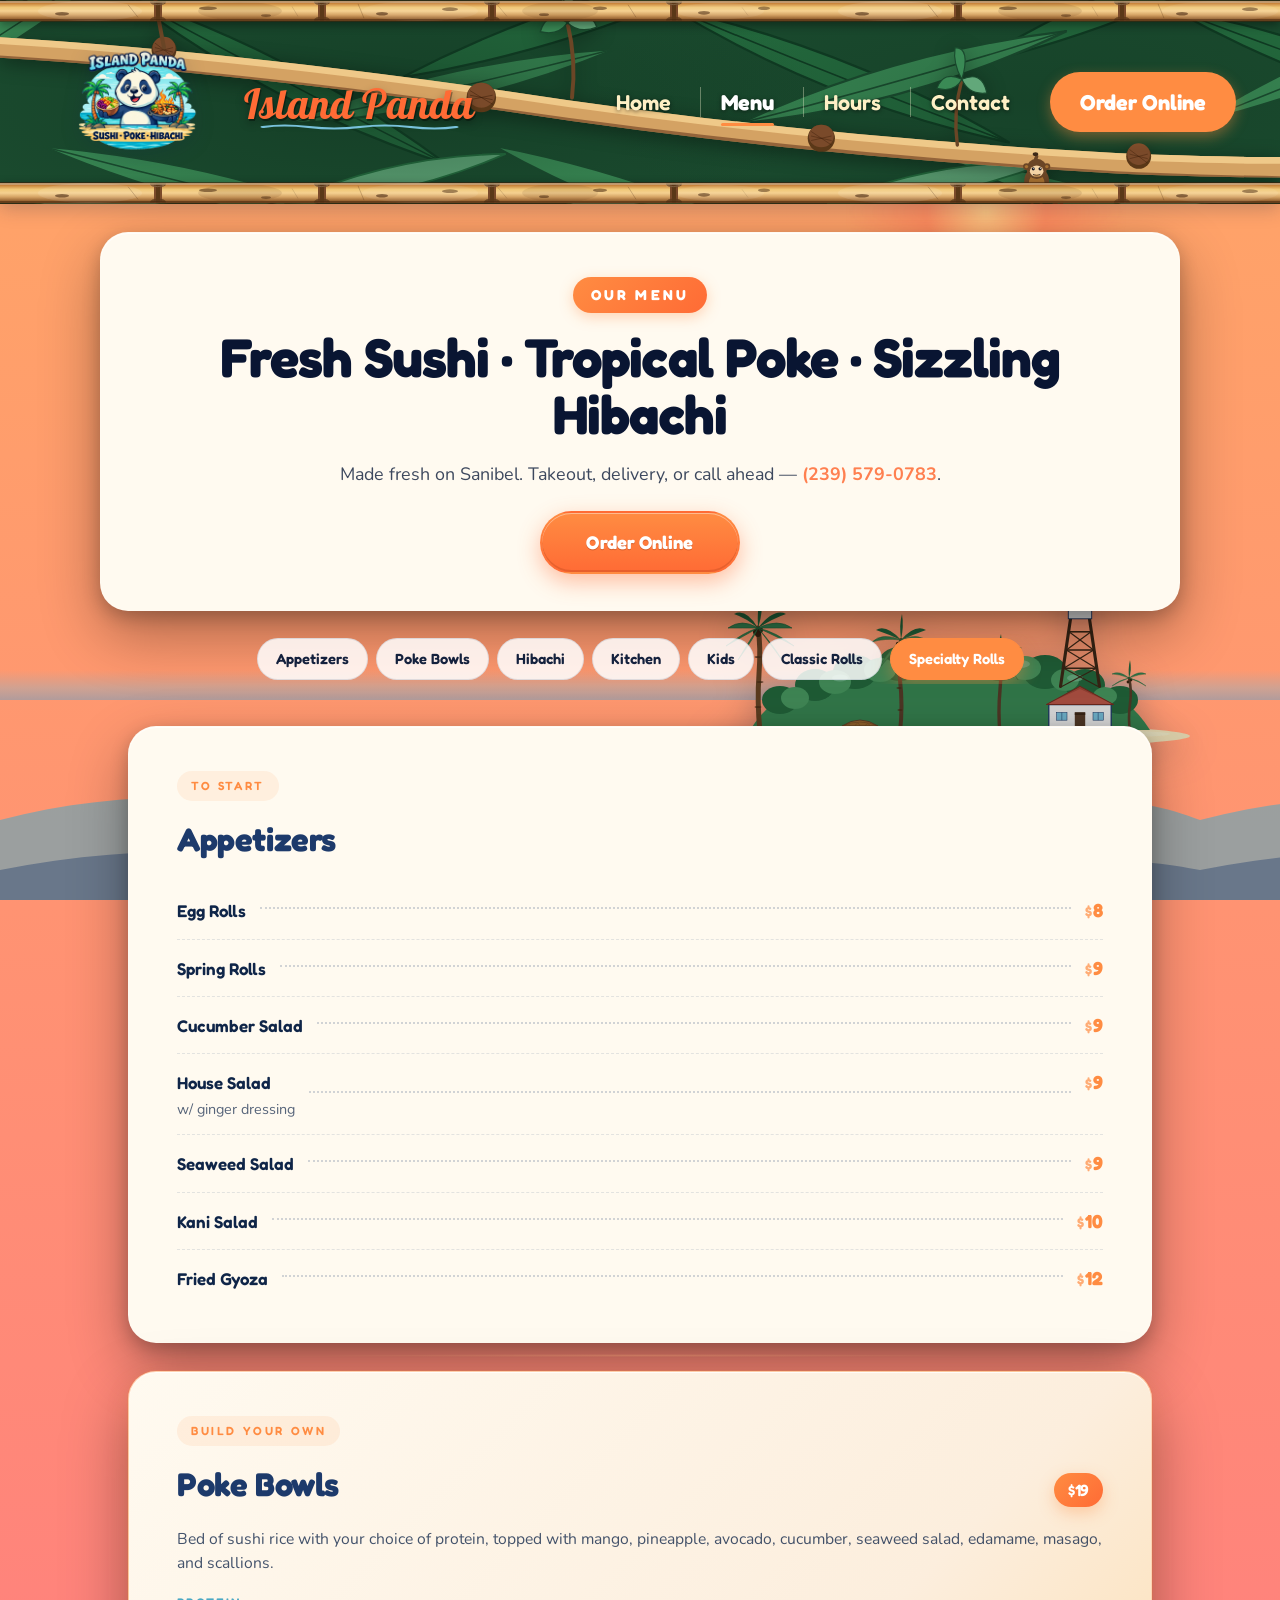
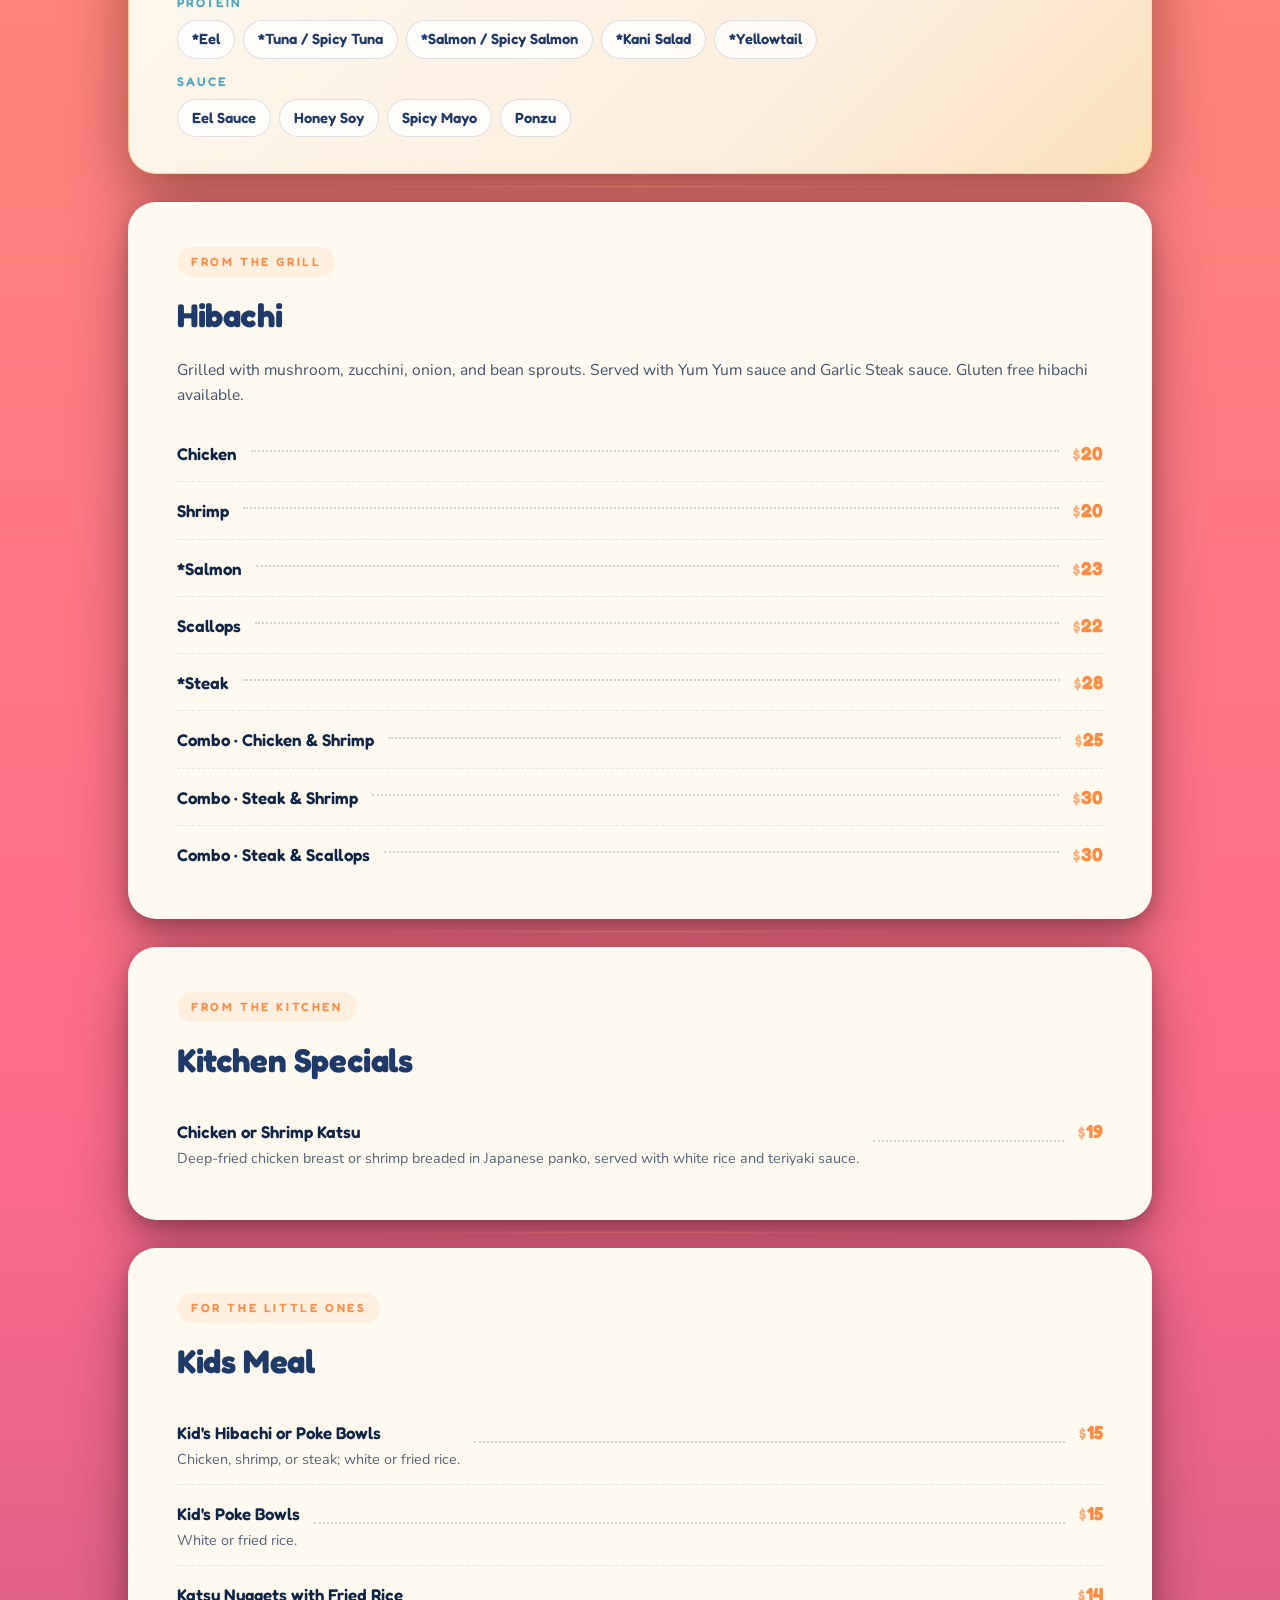
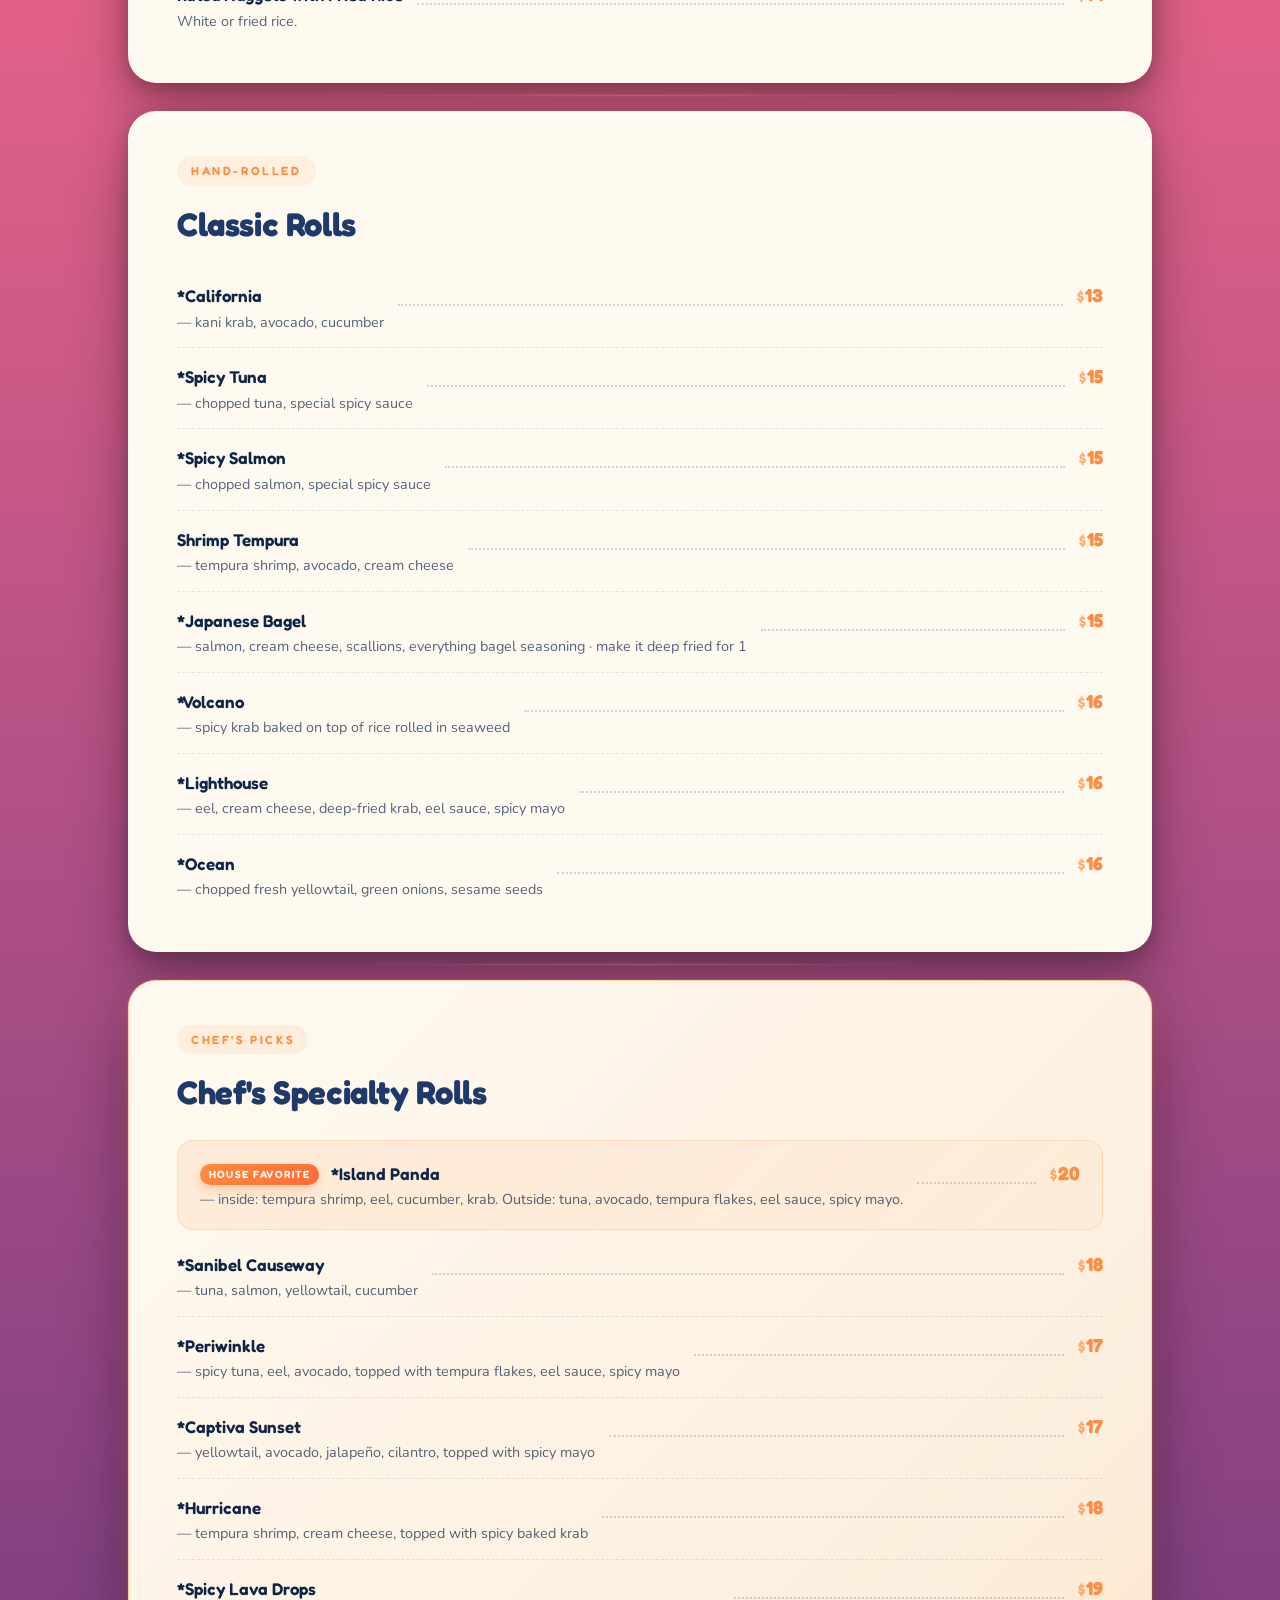
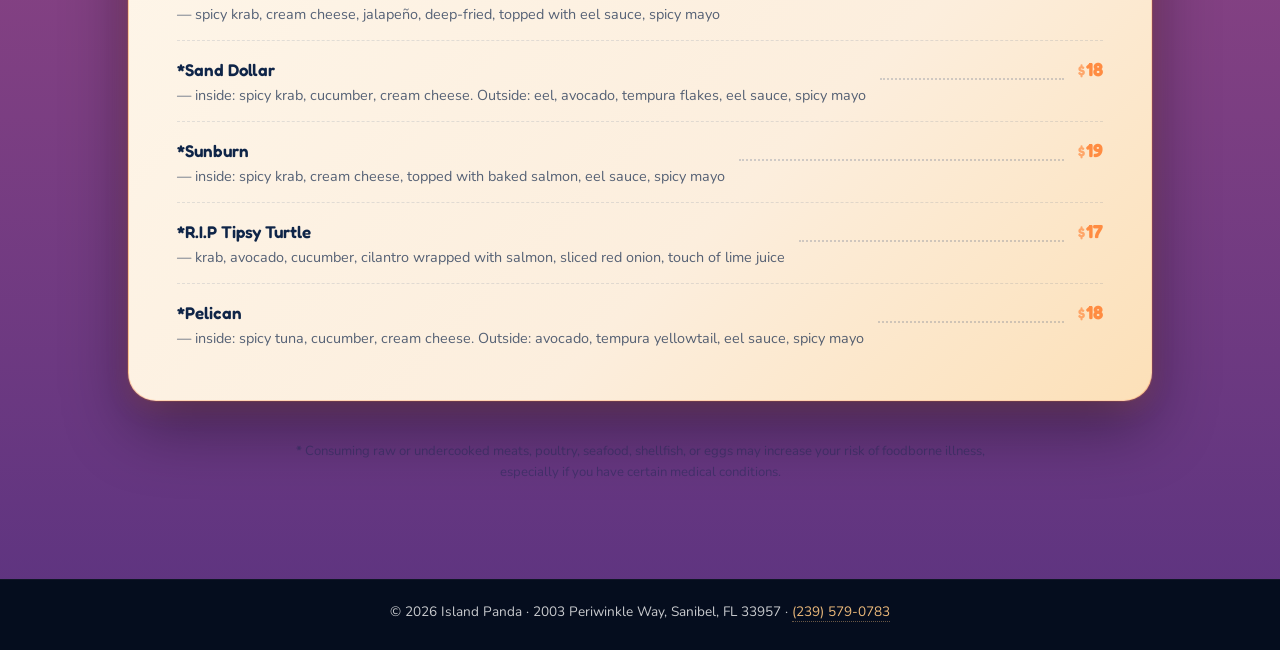
==== commit 5b12ba07: "Update menu to Draft 19 (6-29-26) pricing Price bumps across appetizers, poke ($16→$19), hibachi, an" ====
--- a/menu.html
+++ b/menu.html
@@ -48,79 +48,82 @@
         "@type": "MenuSection",
         "name": "Appetizers",
         "hasMenuItem": [
-          { "@type": "MenuItem", "name": "Egg Rolls", "offers": { "@type": "Offer", "price": "6.00", "priceCurrency": "USD" } },
-          { "@type": "MenuItem", "name": "Spring Rolls", "offers": { "@type": "Offer", "price": "8.00", "priceCurrency": "USD" } },
+          { "@type": "MenuItem", "name": "Egg Rolls", "offers": { "@type": "Offer", "price": "8.00", "priceCurrency": "USD" } },
+          { "@type": "MenuItem", "name": "Spring Rolls", "offers": { "@type": "Offer", "price": "9.00", "priceCurrency": "USD" } },
           { "@type": "MenuItem", "name": "Cucumber Salad", "offers": { "@type": "Offer", "price": "9.00", "priceCurrency": "USD" } },
           { "@type": "MenuItem", "name": "House Salad", "description": "With ginger dressing.", "offers": { "@type": "Offer", "price": "9.00", "priceCurrency": "USD" } },
           { "@type": "MenuItem", "name": "Seaweed Salad", "offers": { "@type": "Offer", "price": "9.00", "priceCurrency": "USD" } },
-          { "@type": "MenuItem", "name": "Dumplings / Potstickers", "offers": { "@type": "Offer", "price": "10.00", "priceCurrency": "USD" } }
+          { "@type": "MenuItem", "name": "Kani Salad", "offers": { "@type": "Offer", "price": "10.00", "priceCurrency": "USD" } },
+          { "@type": "MenuItem", "name": "Fried Gyoza", "offers": { "@type": "Offer", "price": "12.00", "priceCurrency": "USD" } }
         ]
       },
       {
         "@type": "MenuSection",
         "name": "Poke Bowls",
-        "description": "Bed of sushi rice with choice of protein, topped with mango, pineapple, avocado, cucumber, seaweed salad, edamame, mixed greens, masago, and scallions.",
+        "description": "Bed of sushi rice with choice of protein, topped with mango, pineapple, avocado, cucumber, seaweed salad, edamame, masago, and scallions.",
         "hasMenuItem": [
-          { "@type": "MenuItem", "name": "Poke Bowl", "description": "Choice of protein (tuna, salmon, yellowtail, eel, or kani salad) and sauce (Teriyaki, Eel, Honey Soy, Spicy Mayo, Ponzu, or Honey Citrus).", "offers": { "@type": "Offer", "price": "16.00", "priceCurrency": "USD" } }
+          { "@type": "MenuItem", "name": "Poke Bowl", "description": "Choice of protein (eel, tuna or spicy tuna, salmon or spicy salmon, kani salad, or yellowtail) and sauce (Eel, Honey Soy, Spicy Mayo, or Ponzu).", "offers": { "@type": "Offer", "price": "19.00", "priceCurrency": "USD" } }
         ]
       },
       {
         "@type": "MenuSection",
         "name": "Hibachi",
-        "description": "Grilled with mushroom, zucchini, onion, and bean sprouts. Served with Yum Yum and Garlic Steak sauce.",
+        "description": "Grilled with mushroom, zucchini, onion, and bean sprouts. Served with Yum Yum and Garlic Steak sauce. Gluten free hibachi available.",
         "hasMenuItem": [
-          { "@type": "MenuItem", "name": "Hibachi Chicken", "offers": { "@type": "Offer", "price": "18.00", "priceCurrency": "USD" } },
-          { "@type": "MenuItem", "name": "Hibachi Shrimp", "offers": { "@type": "Offer", "price": "19.00", "priceCurrency": "USD" } },
-          { "@type": "MenuItem", "name": "Hibachi Salmon", "offers": { "@type": "Offer", "price": "21.00", "priceCurrency": "USD" } },
+          { "@type": "MenuItem", "name": "Hibachi Chicken", "offers": { "@type": "Offer", "price": "20.00", "priceCurrency": "USD" } },
+          { "@type": "MenuItem", "name": "Hibachi Shrimp", "offers": { "@type": "Offer", "price": "20.00", "priceCurrency": "USD" } },
+          { "@type": "MenuItem", "name": "Hibachi Salmon", "offers": { "@type": "Offer", "price": "23.00", "priceCurrency": "USD" } },
           { "@type": "MenuItem", "name": "Hibachi Scallops", "offers": { "@type": "Offer", "price": "22.00", "priceCurrency": "USD" } },
-          { "@type": "MenuItem", "name": "Hibachi Steak", "offers": { "@type": "Offer", "price": "23.00", "priceCurrency": "USD" } },
-          { "@type": "MenuItem", "name": "Hibachi Combo · Chicken & Shrimp", "offers": { "@type": "Offer", "price": "22.00", "priceCurrency": "USD" } },
-          { "@type": "MenuItem", "name": "Hibachi Combo · Steak & Shrimp", "offers": { "@type": "Offer", "price": "25.00", "priceCurrency": "USD" } },
-          { "@type": "MenuItem", "name": "Hibachi Combo · Steak & Scallops", "offers": { "@type": "Offer", "price": "27.00", "priceCurrency": "USD" } }
+          { "@type": "MenuItem", "name": "Hibachi Steak", "offers": { "@type": "Offer", "price": "28.00", "priceCurrency": "USD" } },
+          { "@type": "MenuItem", "name": "Hibachi Combo · Chicken & Shrimp", "offers": { "@type": "Offer", "price": "25.00", "priceCurrency": "USD" } },
+          { "@type": "MenuItem", "name": "Hibachi Combo · Steak & Shrimp", "offers": { "@type": "Offer", "price": "30.00", "priceCurrency": "USD" } },
+          { "@type": "MenuItem", "name": "Hibachi Combo · Steak & Scallops", "offers": { "@type": "Offer", "price": "30.00", "priceCurrency": "USD" } }
         ]
       },
       {
         "@type": "MenuSection",
         "name": "Kitchen Specials",
         "hasMenuItem": [
-          { "@type": "MenuItem", "name": "Chicken or Shrimp Katsu", "description": "Panko-breaded and deep-fried, served with white rice and teriyaki sauce.", "offers": { "@type": "Offer", "price": "19.00", "priceCurrency": "USD" } }
+          { "@type": "MenuItem", "name": "Chicken or Shrimp Katsu", "description": "Deep-fried chicken breast or shrimp breaded in Japanese panko, served with white rice and teriyaki sauce.", "offers": { "@type": "Offer", "price": "19.00", "priceCurrency": "USD" } }
         ]
       },
       {
         "@type": "MenuSection",
         "name": "Kids Meal",
         "hasMenuItem": [
-          { "@type": "MenuItem", "name": "Kid's Hibachi or Poke Bowl", "description": "Rice, chicken, vegetables.", "offers": { "@type": "Offer", "price": "12.00", "priceCurrency": "USD" } }
+          { "@type": "MenuItem", "name": "Kid's Hibachi or Poke Bowls", "description": "Chicken, shrimp, or steak; white or fried rice.", "offers": { "@type": "Offer", "price": "15.00", "priceCurrency": "USD" } },
+          { "@type": "MenuItem", "name": "Kid's Poke Bowls", "description": "White or fried rice.", "offers": { "@type": "Offer", "price": "15.00", "priceCurrency": "USD" } },
+          { "@type": "MenuItem", "name": "Katsu Nuggets with Fried Rice", "description": "White or fried rice.", "offers": { "@type": "Offer", "price": "14.00", "priceCurrency": "USD" } }
         ]
       },
       {
         "@type": "MenuSection",
         "name": "Classic Rolls",
         "hasMenuItem": [
-          { "@type": "MenuItem", "name": "California Roll", "description": "Kani, krab, avocado, cucumber.", "offers": { "@type": "Offer", "price": "12.00", "priceCurrency": "USD" } },
-          { "@type": "MenuItem", "name": "Spicy Tuna Roll", "description": "Chopped tuna, spicy mayo.", "offers": { "@type": "Offer", "price": "14.00", "priceCurrency": "USD" } },
-          { "@type": "MenuItem", "name": "Spicy Salmon Roll", "description": "Chopped salmon, spicy mayo.", "offers": { "@type": "Offer", "price": "14.00", "priceCurrency": "USD" } },
-          { "@type": "MenuItem", "name": "Shrimp Tempura Roll", "description": "Tempura shrimp, avocado, cream cheese.", "offers": { "@type": "Offer", "price": "14.00", "priceCurrency": "USD" } },
-          { "@type": "MenuItem", "name": "Japanese Bagel", "description": "Salmon, cream cheese, scallions.", "offers": { "@type": "Offer", "price": "14.00", "priceCurrency": "USD" } },
-          { "@type": "MenuItem", "name": "Volcano Roll", "description": "Spicy krab baked on top of a spicy roll.", "offers": { "@type": "Offer", "price": "15.00", "priceCurrency": "USD" } },
-          { "@type": "MenuItem", "name": "Lighthouse Roll", "description": "Eel, cream cheese, deep-fried, eel sauce, spicy mayo.", "offers": { "@type": "Offer", "price": "15.00", "priceCurrency": "USD" } },
-          { "@type": "MenuItem", "name": "Captiva Roll", "description": "Chopped fresh yellowtail, green onion, sesame seeds.", "offers": { "@type": "Offer", "price": "15.00", "priceCurrency": "USD" } }
+          { "@type": "MenuItem", "name": "California Roll", "description": "Kani krab, avocado, cucumber.", "offers": { "@type": "Offer", "price": "13.00", "priceCurrency": "USD" } },
+          { "@type": "MenuItem", "name": "Spicy Tuna Roll", "description": "Chopped tuna, special spicy sauce.", "offers": { "@type": "Offer", "price": "15.00", "priceCurrency": "USD" } },
+          { "@type": "MenuItem", "name": "Spicy Salmon Roll", "description": "Chopped salmon, special spicy sauce.", "offers": { "@type": "Offer", "price": "15.00", "priceCurrency": "USD" } },
+          { "@type": "MenuItem", "name": "Shrimp Tempura Roll", "description": "Tempura shrimp, avocado, cream cheese.", "offers": { "@type": "Offer", "price": "15.00", "priceCurrency": "USD" } },
+          { "@type": "MenuItem", "name": "Japanese Bagel", "description": "Salmon, cream cheese, scallions, topped with everything bagel seasoning. Make it deep fried for 1.", "offers": { "@type": "Offer", "price": "15.00", "priceCurrency": "USD" } },
+          { "@type": "MenuItem", "name": "Volcano Roll", "description": "Spicy krab baked on top of rice rolled in seaweed.", "offers": { "@type": "Offer", "price": "16.00", "priceCurrency": "USD" } },
+          { "@type": "MenuItem", "name": "Lighthouse Roll", "description": "Eel, cream cheese, deep-fried krab, topped with eel sauce, spicy mayo.", "offers": { "@type": "Offer", "price": "16.00", "priceCurrency": "USD" } },
+          { "@type": "MenuItem", "name": "Ocean Roll", "description": "Chopped fresh yellowtail, green onions, sesame seeds.", "offers": { "@type": "Offer", "price": "16.00", "priceCurrency": "USD" } }
         ]
       },
       {
         "@type": "MenuSection",
         "name": "Chef's Specialty Rolls",
         "hasMenuItem": [
-          { "@type": "MenuItem", "name": "Island Panda Roll", "description": "House Favorite. Inside: tempura shrimp, cucumber, krab. Outside: tuna, avocado, tempura flakes, eel sauce, spicy mayo.", "offers": { "@type": "Offer", "price": "19.00", "priceCurrency": "USD" } },
-          { "@type": "MenuItem", "name": "Sanibel Causeway Roll", "description": "Tuna, salmon, yellowtail.", "offers": { "@type": "Offer", "price": "17.00", "priceCurrency": "USD" } },
-          { "@type": "MenuItem", "name": "Periwinkle Roll", "description": "Spicy tuna, eel, avocado, topped with tempura flakes, eel sauce, spicy mayo.", "offers": { "@type": "Offer", "price": "16.00", "priceCurrency": "USD" } },
-          { "@type": "MenuItem", "name": "Captiva Sunset Roll", "description": "Yellowtail, avocado, jalapeño, cilantro, spicy ponzu.", "offers": { "@type": "Offer", "price": "16.00", "priceCurrency": "USD" } },
-          { "@type": "MenuItem", "name": "Hurricane Roll", "description": "Tempura shrimp, cream cheese, topped with spicy krab.", "offers": { "@type": "Offer", "price": "17.00", "priceCurrency": "USD" } },
-          { "@type": "MenuItem", "name": "Spicy Lava Drops", "description": "Spicy krab, cream cheese, jalapeño, deep-fried, topped with eel sauce, spicy mayo.", "offers": { "@type": "Offer", "price": "18.00", "priceCurrency": "USD" } },
-          { "@type": "MenuItem", "name": "Sand Dollar Roll", "description": "Inside: spicy krab, cucumber, cream cheese. Outside: avocado, tempura flakes.", "offers": { "@type": "Offer", "price": "17.00", "priceCurrency": "USD" } },
-          { "@type": "MenuItem", "name": "Panda Roll", "description": "Inside: spicy krab, cream cheese, topped with baked salmon, eel sauce, spicy mayo.", "offers": { "@type": "Offer", "price": "18.00", "priceCurrency": "USD" } },
-          { "@type": "MenuItem", "name": "Sunset Roll", "description": "Krab, avocado, cucumber, salmon wrapped, topped with a touch of lime juice.", "offers": { "@type": "Offer", "price": "16.00", "priceCurrency": "USD" } },
-          { "@type": "MenuItem", "name": "PB & J Roll", "description": "Inside: spicy krab, cucumber, cream cheese. Outside: eel, avocado, tempura flakes, eel sauce, spicy mayo.", "offers": { "@type": "Offer", "price": "17.00", "priceCurrency": "USD" } }
+          { "@type": "MenuItem", "name": "Island Panda Roll", "description": "House Favorite. Inside: tempura shrimp, eel, cucumber, krab. Outside: tuna, avocado, tempura flakes, eel sauce, spicy mayo.", "offers": { "@type": "Offer", "price": "20.00", "priceCurrency": "USD" } },
+          { "@type": "MenuItem", "name": "Sanibel Causeway Roll", "description": "Tuna, salmon, yellowtail, cucumber.", "offers": { "@type": "Offer", "price": "18.00", "priceCurrency": "USD" } },
+          { "@type": "MenuItem", "name": "Periwinkle Roll", "description": "Spicy tuna, eel, avocado, topped with tempura flakes, eel sauce, spicy mayo.", "offers": { "@type": "Offer", "price": "17.00", "priceCurrency": "USD" } },
+          { "@type": "MenuItem", "name": "Captiva Sunset Roll", "description": "Yellowtail, avocado, jalapeño, cilantro, topped with spicy mayo.", "offers": { "@type": "Offer", "price": "17.00", "priceCurrency": "USD" } },
+          { "@type": "MenuItem", "name": "Hurricane Roll", "description": "Tempura shrimp, cream cheese, topped with spicy baked krab.", "offers": { "@type": "Offer", "price": "18.00", "priceCurrency": "USD" } },
+          { "@type": "MenuItem", "name": "Spicy Lava Drops", "description": "Spicy krab, cream cheese, jalapeño, deep-fried, topped with eel sauce, spicy mayo.", "offers": { "@type": "Offer", "price": "19.00", "priceCurrency": "USD" } },
+          { "@type": "MenuItem", "name": "Sand Dollar Roll", "description": "Inside: spicy krab, cucumber, cream cheese. Outside: eel, avocado, tempura flakes, eel sauce, spicy mayo.", "offers": { "@type": "Offer", "price": "18.00", "priceCurrency": "USD" } },
+          { "@type": "MenuItem", "name": "Sunburn Roll", "description": "Inside: spicy krab, cream cheese, topped with baked salmon, eel sauce, spicy mayo.", "offers": { "@type": "Offer", "price": "19.00", "priceCurrency": "USD" } },
+          { "@type": "MenuItem", "name": "R.I.P Tipsy Turtle Roll", "description": "Krab, avocado, cucumber, cilantro wrapped with salmon, sliced red onion, finished with a touch of lime juice.", "offers": { "@type": "Offer", "price": "17.00", "priceCurrency": "USD" } },
+          { "@type": "MenuItem", "name": "Pelican Roll", "description": "Inside: spicy tuna, cucumber, cream cheese. Outside: avocado, tempura yellowtail, eel sauce, spicy mayo.", "offers": { "@type": "Offer", "price": "18.00", "priceCurrency": "USD" } }
         ]
       }
     ]
@@ -863,31 +866,32 @@
       <p class="menu-section-kicker">To Start</p>
       <h2 class="menu-h2">Appetizers</h2>
       <ul class="menu-list">
-        <li><span class="m-name">Egg Rolls</span><span class="m-dots"></span><span class="m-price">6</span></li>
-        <li><span class="m-name">Spring Rolls</span><span class="m-dots"></span><span class="m-price">8</span></li>
+        <li><span class="m-name">Egg Rolls</span><span class="m-dots"></span><span class="m-price">8</span></li>
+        <li><span class="m-name">Spring Rolls</span><span class="m-dots"></span><span class="m-price">9</span></li>
         <li><span class="m-name">Cucumber Salad</span><span class="m-dots"></span><span class="m-price">9</span></li>
         <li><span class="m-name">House Salad <em class="m-note">w/ ginger dressing</em></span><span class="m-dots"></span><span class="m-price">9</span></li>
         <li><span class="m-name">Seaweed Salad</span><span class="m-dots"></span><span class="m-price">9</span></li>
-        <li><span class="m-name">Dumplings <em class="m-note">/ Potstickers</em></span><span class="m-dots"></span><span class="m-price">10</span></li>
+        <li><span class="m-name">Kani Salad</span><span class="m-dots"></span><span class="m-price">10</span></li>
+        <li><span class="m-name">Fried Gyoza</span><span class="m-dots"></span><span class="m-price">12</span></li>
       </ul>
     </section>
 
     <section class="menu-section feature" id="poke">
       <p class="menu-section-kicker">Build Your Own</p>
-      <h2 class="menu-h2">Poke Bowls <span class="menu-h2-price">$16</span></h2>
-      <p class="menu-blurb">Bed of sushi rice with your choice of protein, topped with mango, pineapple, avocado, cucumber, seaweed salad, edamame, mixed greens, masago, and scallions.</p>
+      <h2 class="menu-h2">Poke Bowls <span class="menu-h2-price">$19</span></h2>
+      <p class="menu-blurb">Bed of sushi rice with your choice of protein, topped with mango, pineapple, avocado, cucumber, seaweed salad, edamame, masago, and scallions.</p>
 
       <div class="chip-row">
         <p class="chip-label">Protein</p>
         <ul class="chip-list">
-          <li>*Tuna</li><li>*Salmon</li><li>*Yellowtail</li><li>Eel</li><li>Kani Salad</li>
+          <li>*Eel</li><li>*Tuna / Spicy Tuna</li><li>*Salmon / Spicy Salmon</li><li>*Kani Salad</li><li>*Yellowtail</li>
         </ul>
       </div>
 
       <div class="chip-row">
         <p class="chip-label">Sauce</p>
         <ul class="chip-list">
-          <li>Teriyaki</li><li>Eel Sauce</li><li>Honey Soy</li><li>Spicy Mayo</li><li>Ponzu</li><li>Honey Citrus</li>
+          <li>Eel Sauce</li><li>Honey Soy</li><li>Spicy Mayo</li><li>Ponzu</li>
         </ul>
       </div>
     </section>
@@ -895,16 +899,16 @@
     <section class="menu-section" id="hibachi">
       <p class="menu-section-kicker">From the Grill</p>
       <h2 class="menu-h2">Hibachi</h2>
-      <p class="menu-blurb">Grilled with mushroom, zucchini, onion, and bean sprouts. Served with Yum Yum sauce and Garlic Steak sauce.</p>
+      <p class="menu-blurb">Grilled with mushroom, zucchini, onion, and bean sprouts. Served with Yum Yum sauce and Garlic Steak sauce. Gluten free hibachi available.</p>
       <ul class="menu-list">
-        <li><span class="m-name">Chicken</span><span class="m-dots"></span><span class="m-price">18</span></li>
-        <li><span class="m-name">Shrimp</span><span class="m-dots"></span><span class="m-price">19</span></li>
-        <li><span class="m-name">*Salmon</span><span class="m-dots"></span><span class="m-price">21</span></li>
+        <li><span class="m-name">Chicken</span><span class="m-dots"></span><span class="m-price">20</span></li>
+        <li><span class="m-name">Shrimp</span><span class="m-dots"></span><span class="m-price">20</span></li>
+        <li><span class="m-name">*Salmon</span><span class="m-dots"></span><span class="m-price">23</span></li>
         <li><span class="m-name">Scallops</span><span class="m-dots"></span><span class="m-price">22</span></li>
-        <li><span class="m-name">*Steak</span><span class="m-dots"></span><span class="m-price">23</span></li>
-        <li><span class="m-name">Combo · Chicken &amp; Shrimp</span><span class="m-dots"></span><span class="m-price">22</span></li>
-        <li><span class="m-name">Combo · Steak &amp; Shrimp</span><span class="m-dots"></span><span class="m-price">25</span></li>
-        <li><span class="m-name">Combo · Steak &amp; Scallops</span><span class="m-dots"></span><span class="m-price">27</span></li>
+        <li><span class="m-name">*Steak</span><span class="m-dots"></span><span class="m-price">28</span></li>
+        <li><span class="m-name">Combo · Chicken &amp; Shrimp</span><span class="m-dots"></span><span class="m-price">25</span></li>
+        <li><span class="m-name">Combo · Steak &amp; Shrimp</span><span class="m-dots"></span><span class="m-price">30</span></li>
+        <li><span class="m-name">Combo · Steak &amp; Scallops</span><span class="m-dots"></span><span class="m-price">30</span></li>
       </ul>
     </section>
 
@@ -914,7 +918,7 @@
       <ul class="menu-list">
         <li>
           <span class="m-name">Chicken or Shrimp Katsu
-            <em class="m-note">Panko-breaded and deep-fried, served with white rice and teriyaki sauce.</em>
+            <em class="m-note">Deep-fried chicken breast or shrimp breaded in Japanese panko, served with white rice and teriyaki sauce.</em>
           </span>
           <span class="m-dots"></span>
           <span class="m-price">19</span>
@@ -927,11 +931,25 @@
       <h2 class="menu-h2">Kids Meal</h2>
       <ul class="menu-list">
         <li>
-          <span class="m-name">Kid's Hibachi or Poke Bowl
-            <em class="m-note">Rice, chicken, vegetables.</em>
+          <span class="m-name">Kid's Hibachi or Poke Bowls
+            <em class="m-note">Chicken, shrimp, or steak; white or fried rice.</em>
           </span>
           <span class="m-dots"></span>
-          <span class="m-price">12</span>
+          <span class="m-price">15</span>
+        </li>
+        <li>
+          <span class="m-name">Kid's Poke Bowls
+            <em class="m-note">White or fried rice.</em>
+          </span>
+          <span class="m-dots"></span>
+          <span class="m-price">15</span>
+        </li>
+        <li>
+          <span class="m-name">Katsu Nuggets with Fried Rice
+            <em class="m-note">White or fried rice.</em>
+          </span>
+          <span class="m-dots"></span>
+          <span class="m-price">14</span>
         </li>
       </ul>
     </section>
@@ -940,14 +958,14 @@
       <p class="menu-section-kicker">Hand-Rolled</p>
       <h2 class="menu-h2">Classic Rolls</h2>
       <ul class="menu-list">
-        <li><span class="m-name">*California <em class="m-note">— kani, krab, avocado, cucumber</em></span><span class="m-dots"></span><span class="m-price">12</span></li>
-        <li><span class="m-name">*Spicy Tuna <em class="m-note">— chopped tuna, spicy mayo</em></span><span class="m-dots"></span><span class="m-price">14</span></li>
-        <li><span class="m-name">*Spicy Salmon <em class="m-note">— chopped salmon, spicy mayo</em></span><span class="m-dots"></span><span class="m-price">14</span></li>
-        <li><span class="m-name">Shrimp Tempura <em class="m-note">— tempura shrimp, avocado, cream cheese</em></span><span class="m-dots"></span><span class="m-price">14</span></li>
-        <li><span class="m-name">*Japanese Bagel <em class="m-note">— salmon, cream cheese, scallions</em></span><span class="m-dots"></span><span class="m-price">14</span></li>
-        <li><span class="m-name">*Volcano <em class="m-note">— spicy krab baked on top of a spicy roll</em></span><span class="m-dots"></span><span class="m-price">15</span></li>
-        <li><span class="m-name">*Lighthouse <em class="m-note">— eel, cream cheese, deep-fried, eel sauce, spicy mayo</em></span><span class="m-dots"></span><span class="m-price">15</span></li>
-        <li><span class="m-name">*Captiva <em class="m-note">— chopped fresh yellowtail, green onion, sesame seeds</em></span><span class="m-dots"></span><span class="m-price">15</span></li>
+        <li><span class="m-name">*California <em class="m-note">— kani krab, avocado, cucumber</em></span><span class="m-dots"></span><span class="m-price">13</span></li>
+        <li><span class="m-name">*Spicy Tuna <em class="m-note">— chopped tuna, special spicy sauce</em></span><span class="m-dots"></span><span class="m-price">15</span></li>
+        <li><span class="m-name">*Spicy Salmon <em class="m-note">— chopped salmon, special spicy sauce</em></span><span class="m-dots"></span><span class="m-price">15</span></li>
+        <li><span class="m-name">Shrimp Tempura <em class="m-note">— tempura shrimp, avocado, cream cheese</em></span><span class="m-dots"></span><span class="m-price">15</span></li>
+        <li><span class="m-name">*Japanese Bagel <em class="m-note">— salmon, cream cheese, scallions, everything bagel seasoning · make it deep fried for 1</em></span><span class="m-dots"></span><span class="m-price">15</span></li>
+        <li><span class="m-name">*Volcano <em class="m-note">— spicy krab baked on top of rice rolled in seaweed</em></span><span class="m-dots"></span><span class="m-price">16</span></li>
+        <li><span class="m-name">*Lighthouse <em class="m-note">— eel, cream cheese, deep-fried krab, eel sauce, spicy mayo</em></span><span class="m-dots"></span><span class="m-price">16</span></li>
+        <li><span class="m-name">*Ocean <em class="m-note">— chopped fresh yellowtail, green onions, sesame seeds</em></span><span class="m-dots"></span><span class="m-price">16</span></li>
       </ul>
     </section>
 
@@ -959,20 +977,20 @@
           <span class="m-name">
             <span class="m-flag">House Favorite</span>
             *Island Panda
-            <em class="m-note">— inside: tempura shrimp, cucumber, krab. Outside: tuna, avocado, tempura flakes, eel sauce, spicy mayo.</em>
+            <em class="m-note">— inside: tempura shrimp, eel, cucumber, krab. Outside: tuna, avocado, tempura flakes, eel sauce, spicy mayo.</em>
           </span>
           <span class="m-dots"></span>
-          <span class="m-price">19</span>
+          <span class="m-price">20</span>
         </li>
-        <li><span class="m-name">*Sanibel Causeway <em class="m-note">— tuna, salmon, yellowtail</em></span><span class="m-dots"></span><span class="m-price">17</span></li>
-        <li><span class="m-name">*Periwinkle <em class="m-note">— spicy tuna, eel, avocado, topped with tempura flakes, eel sauce, spicy mayo</em></span><span class="m-dots"></span><span class="m-price">16</span></li>
-        <li><span class="m-name">*Captiva Sunset <em class="m-note">— yellowtail, avocado, jalapeño, cilantro, spicy ponzu</em></span><span class="m-dots"></span><span class="m-price">16</span></li>
-        <li><span class="m-name">*Hurricane <em class="m-note">— tempura shrimp, cream cheese, topped with spicy krab</em></span><span class="m-dots"></span><span class="m-price">17</span></li>
-        <li><span class="m-name">*Spicy Lava Drops <em class="m-note">— spicy krab, cream cheese, jalapeño, deep-fried, topped with eel sauce, spicy mayo</em></span><span class="m-dots"></span><span class="m-price">18</span></li>
-        <li><span class="m-name">*Sand Dollar <em class="m-note">— inside: spicy krab, cucumber, cream cheese. Outside: avocado, tempura flakes</em></span><span class="m-dots"></span><span class="m-price">17</span></li>
-        <li><span class="m-name">*Panda <em class="m-note">— inside: spicy krab, cream cheese, topped with baked salmon, eel sauce, spicy mayo</em></span><span class="m-dots"></span><span class="m-price">18</span></li>
-        <li><span class="m-name">*Sunset <em class="m-note">— krab, avocado, cucumber, salmon wrapped, topped with a touch of lime juice</em></span><span class="m-dots"></span><span class="m-price">16</span></li>
-        <li><span class="m-name">*PB &amp; J <em class="m-note">— inside: spicy krab, cucumber, cream cheese. Outside: eel, avocado, tempura flakes, eel sauce, spicy mayo</em></span><span class="m-dots"></span><span class="m-price">17</span></li>
+        <li><span class="m-name">*Sanibel Causeway <em class="m-note">— tuna, salmon, yellowtail, cucumber</em></span><span class="m-dots"></span><span class="m-price">18</span></li>
+        <li><span class="m-name">*Periwinkle <em class="m-note">— spicy tuna, eel, avocado, topped with tempura flakes, eel sauce, spicy mayo</em></span><span class="m-dots"></span><span class="m-price">17</span></li>
+        <li><span class="m-name">*Captiva Sunset <em class="m-note">— yellowtail, avocado, jalapeño, cilantro, topped with spicy mayo</em></span><span class="m-dots"></span><span class="m-price">17</span></li>
+        <li><span class="m-name">*Hurricane <em class="m-note">— tempura shrimp, cream cheese, topped with spicy baked krab</em></span><span class="m-dots"></span><span class="m-price">18</span></li>
+        <li><span class="m-name">*Spicy Lava Drops <em class="m-note">— spicy krab, cream cheese, jalapeño, deep-fried, topped with eel sauce, spicy mayo</em></span><span class="m-dots"></span><span class="m-price">19</span></li>
+        <li><span class="m-name">*Sand Dollar <em class="m-note">— inside: spicy krab, cucumber, cream cheese. Outside: eel, avocado, tempura flakes, eel sauce, spicy mayo</em></span><span class="m-dots"></span><span class="m-price">18</span></li>
+        <li><span class="m-name">*Sunburn <em class="m-note">— inside: spicy krab, cream cheese, topped with baked salmon, eel sauce, spicy mayo</em></span><span class="m-dots"></span><span class="m-price">19</span></li>
+        <li><span class="m-name">*R.I.P Tipsy Turtle <em class="m-note">— krab, avocado, cucumber, cilantro wrapped with salmon, sliced red onion, touch of lime juice</em></span><span class="m-dots"></span><span class="m-price">17</span></li>
+        <li><span class="m-name">*Pelican <em class="m-note">— inside: spicy tuna, cucumber, cream cheese. Outside: avocado, tempura yellowtail, eel sauce, spicy mayo</em></span><span class="m-dots"></span><span class="m-price">18</span></li>
       </ul>
     </section>
 
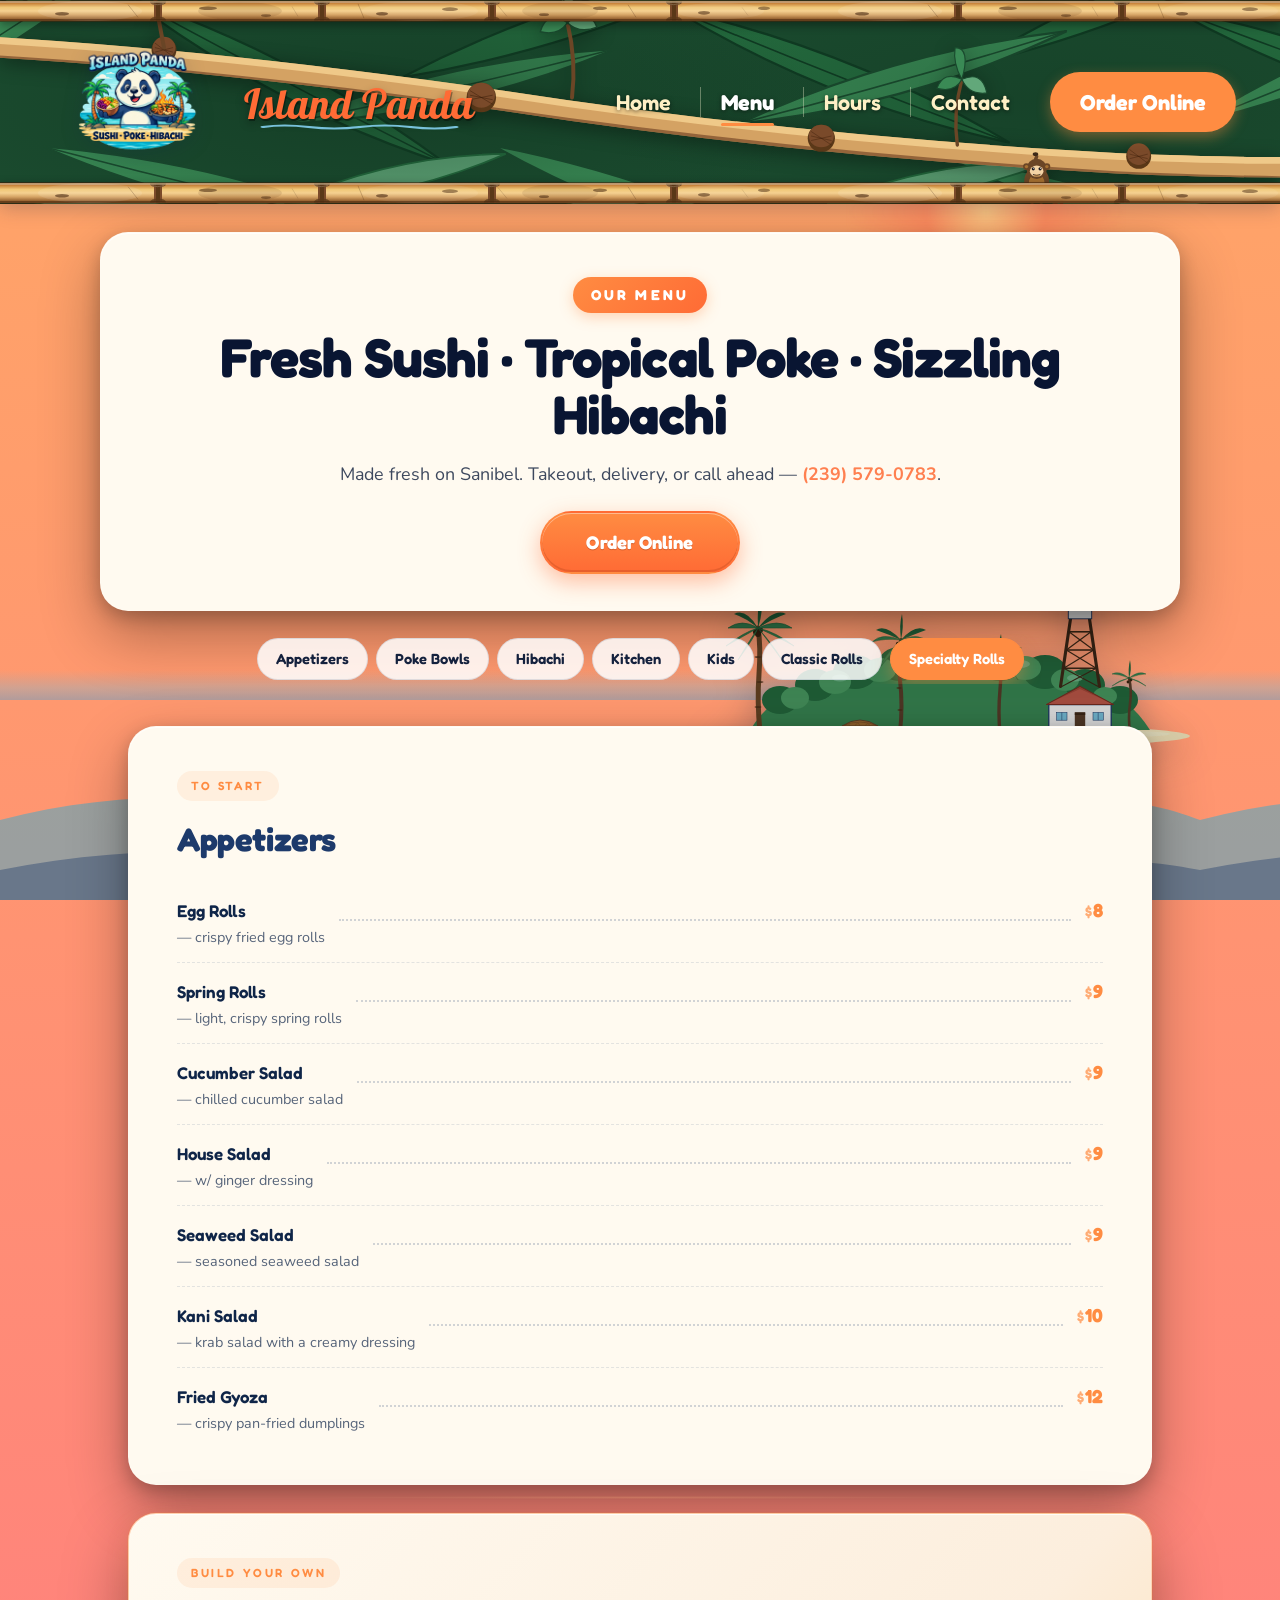
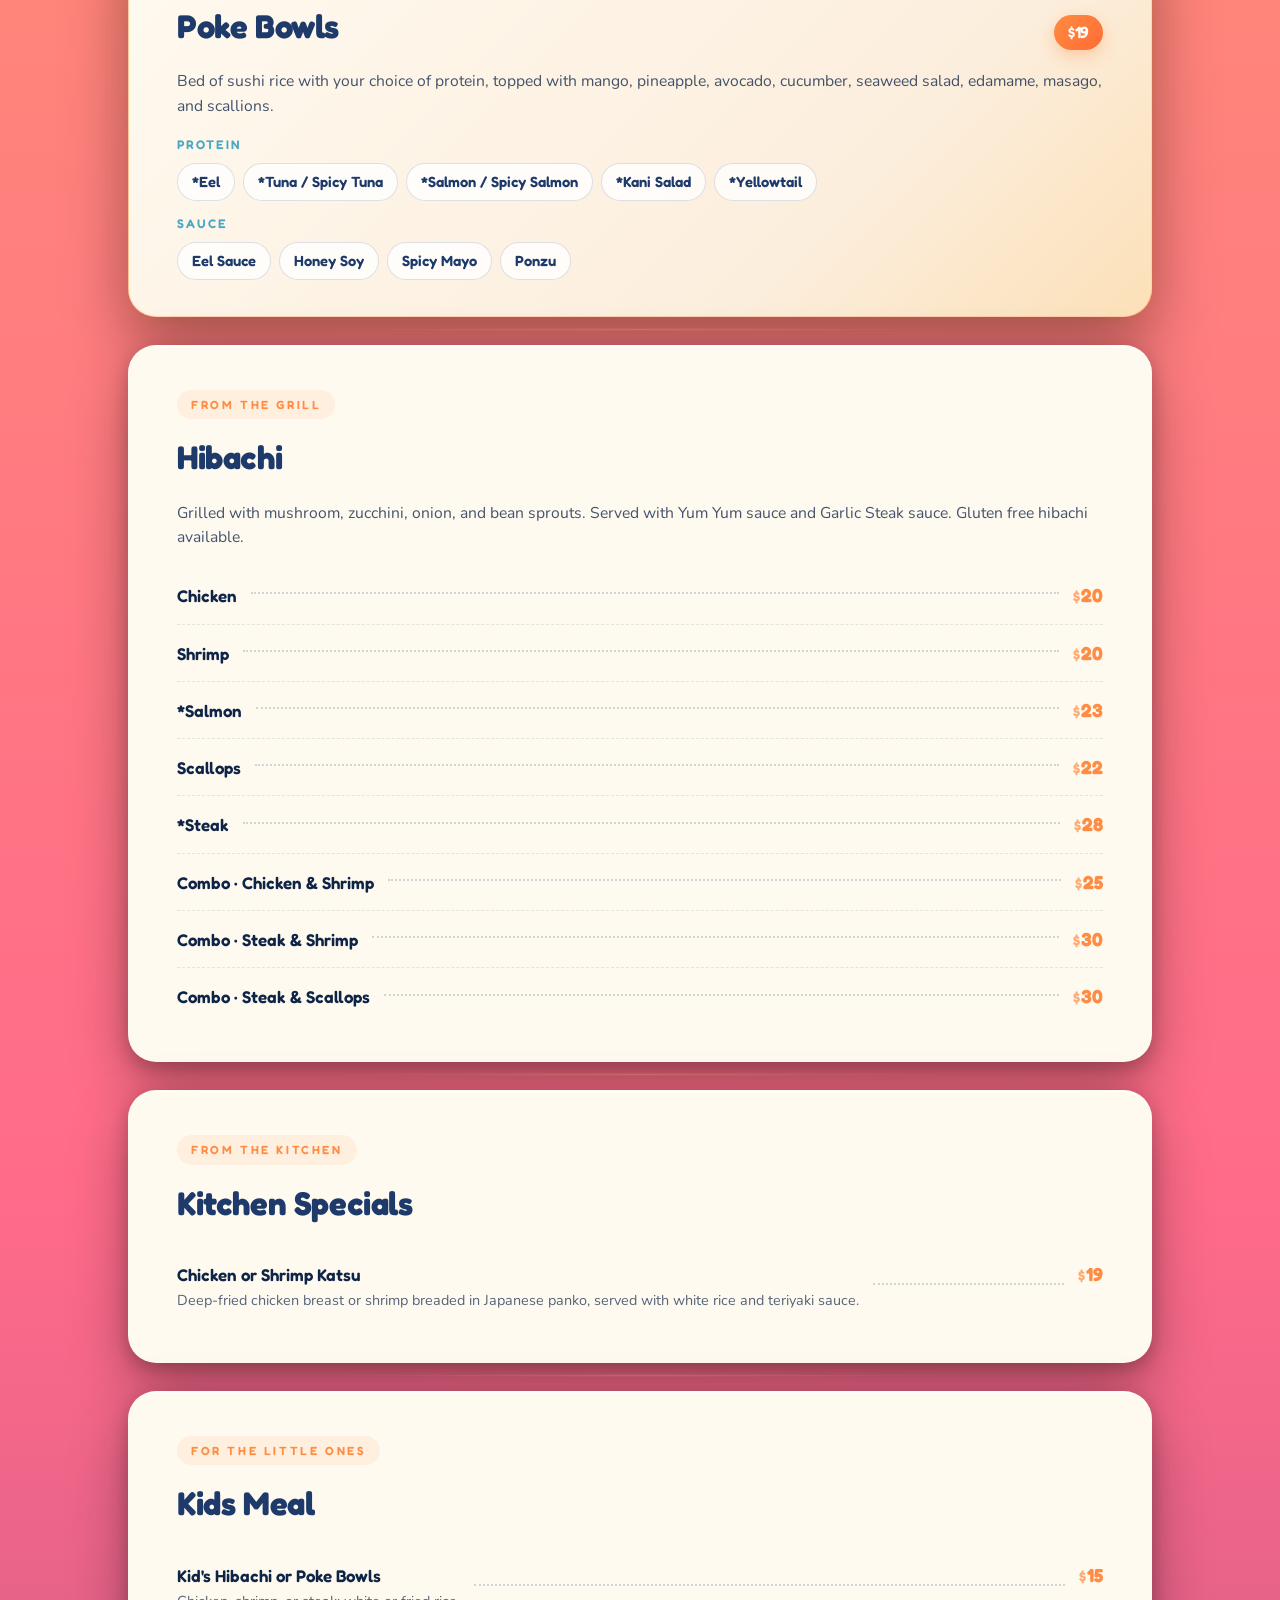
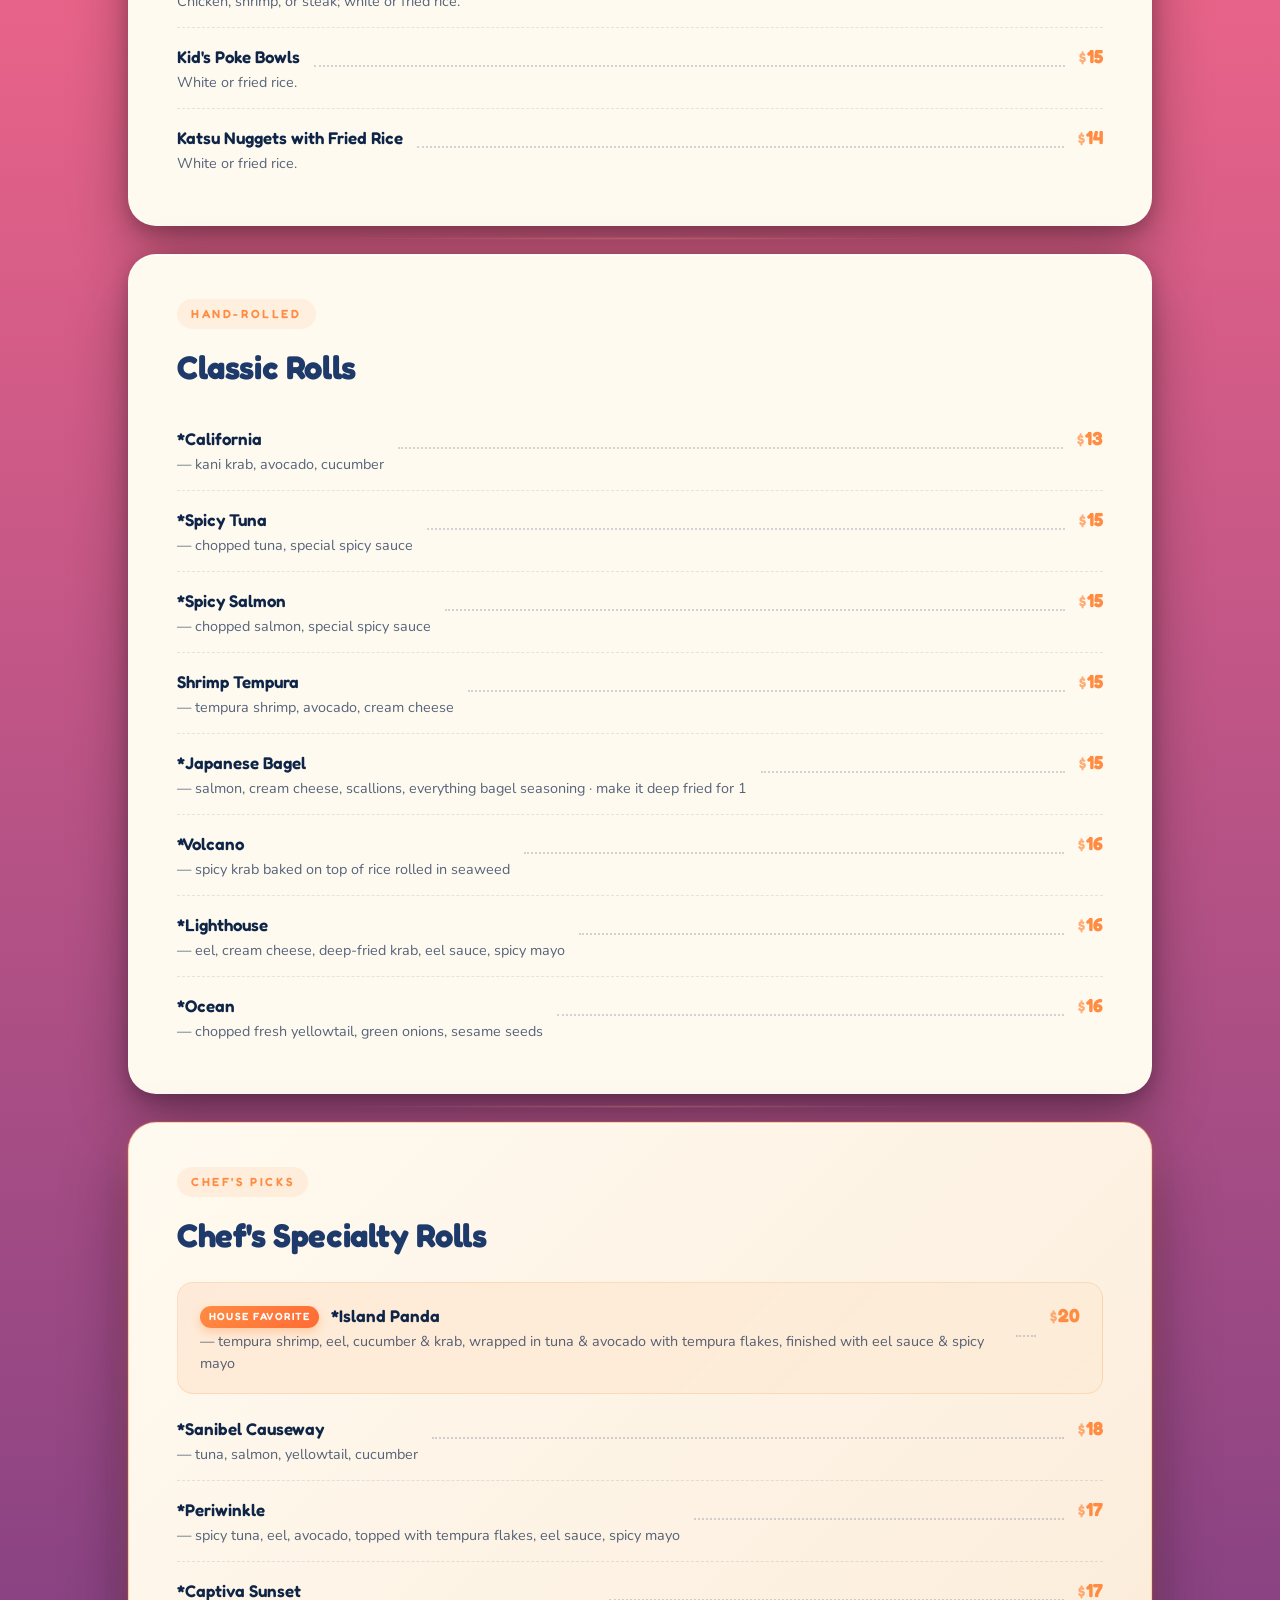
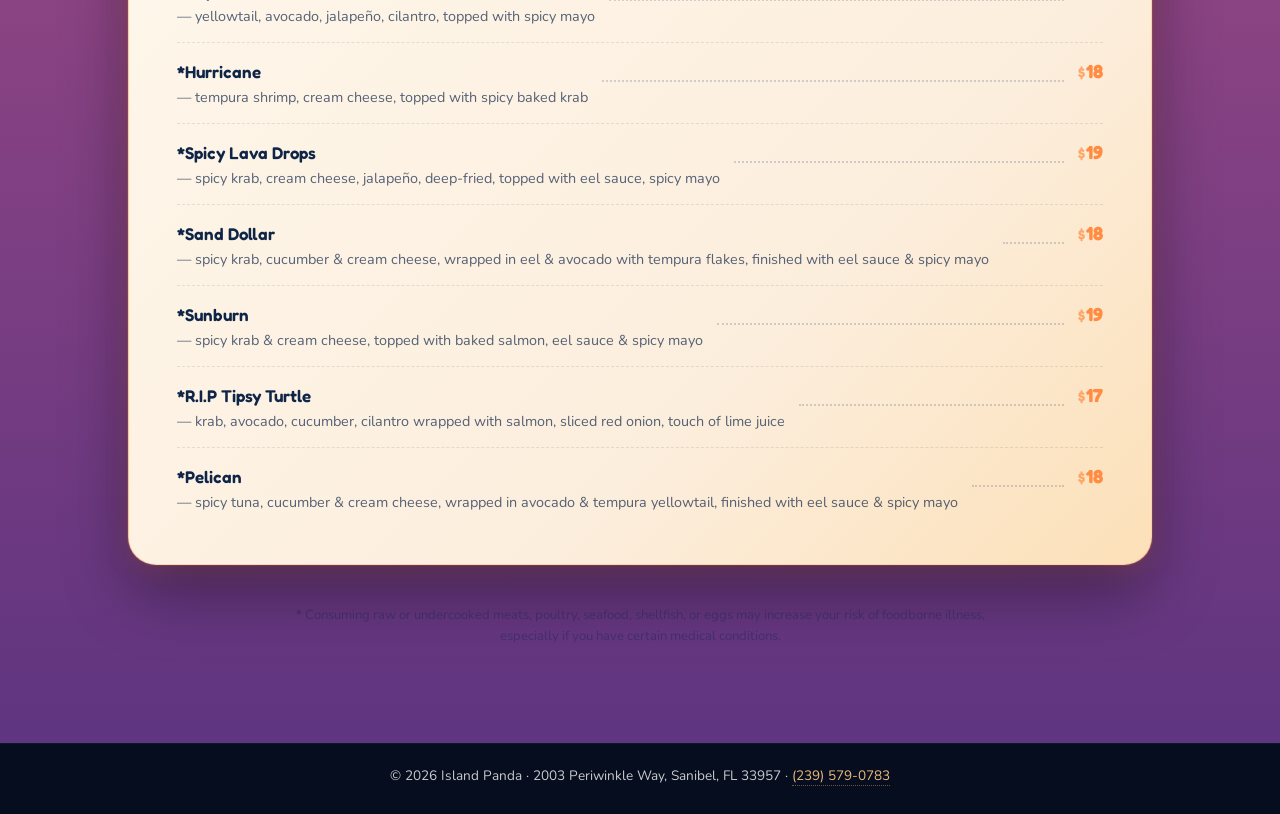
==== commit 492ec183: "Reword rolls (drop Inside:/Outside:) + add appetizer descriptions Naturalize Island Panda, Sand Doll" ====
--- a/menu.html
+++ b/menu.html
@@ -2,6 +2,13 @@
 <html lang="en">
 <head>
   <meta charset="UTF-8" />
+  <script>
+    // Send the old Cloudflare Worker preview URL to the primary domain.
+    // Old links keep working — visitors just land on island-panda.com.
+    if (location.hostname.endsWith('.workers.dev')) {
+      location.replace('https://island-panda.com' + location.pathname + location.search + location.hash);
+    }
+  </script>
   <meta name="viewport" content="width=device-width, initial-scale=1.0" />
   <title>Menu — Island Panda | Sushi · Poke · Hibachi · Sanibel, FL</title>
   <meta name="description" content="The full Island Panda menu: appetizers, build-your-own poke bowls, hibachi plates, classic and chef's specialty sushi rolls. Sanibel, FL." />
@@ -48,13 +55,13 @@
         "@type": "MenuSection",
         "name": "Appetizers",
         "hasMenuItem": [
-          { "@type": "MenuItem", "name": "Egg Rolls", "offers": { "@type": "Offer", "price": "8.00", "priceCurrency": "USD" } },
-          { "@type": "MenuItem", "name": "Spring Rolls", "offers": { "@type": "Offer", "price": "9.00", "priceCurrency": "USD" } },
-          { "@type": "MenuItem", "name": "Cucumber Salad", "offers": { "@type": "Offer", "price": "9.00", "priceCurrency": "USD" } },
+          { "@type": "MenuItem", "name": "Egg Rolls", "description": "Crispy fried egg rolls.", "offers": { "@type": "Offer", "price": "8.00", "priceCurrency": "USD" } },
+          { "@type": "MenuItem", "name": "Spring Rolls", "description": "Light, crispy spring rolls.", "offers": { "@type": "Offer", "price": "9.00", "priceCurrency": "USD" } },
+          { "@type": "MenuItem", "name": "Cucumber Salad", "description": "Chilled cucumber salad.", "offers": { "@type": "Offer", "price": "9.00", "priceCurrency": "USD" } },
           { "@type": "MenuItem", "name": "House Salad", "description": "With ginger dressing.", "offers": { "@type": "Offer", "price": "9.00", "priceCurrency": "USD" } },
-          { "@type": "MenuItem", "name": "Seaweed Salad", "offers": { "@type": "Offer", "price": "9.00", "priceCurrency": "USD" } },
-          { "@type": "MenuItem", "name": "Kani Salad", "offers": { "@type": "Offer", "price": "10.00", "priceCurrency": "USD" } },
-          { "@type": "MenuItem", "name": "Fried Gyoza", "offers": { "@type": "Offer", "price": "12.00", "priceCurrency": "USD" } }
+          { "@type": "MenuItem", "name": "Seaweed Salad", "description": "Seasoned seaweed salad.", "offers": { "@type": "Offer", "price": "9.00", "priceCurrency": "USD" } },
+          { "@type": "MenuItem", "name": "Kani Salad", "description": "Krab salad with a creamy dressing.", "offers": { "@type": "Offer", "price": "10.00", "priceCurrency": "USD" } },
+          { "@type": "MenuItem", "name": "Fried Gyoza", "description": "Crispy pan-fried dumplings.", "offers": { "@type": "Offer", "price": "12.00", "priceCurrency": "USD" } }
         ]
       },
       {
@@ -114,16 +121,16 @@
         "@type": "MenuSection",
         "name": "Chef's Specialty Rolls",
         "hasMenuItem": [
-          { "@type": "MenuItem", "name": "Island Panda Roll", "description": "House Favorite. Inside: tempura shrimp, eel, cucumber, krab. Outside: tuna, avocado, tempura flakes, eel sauce, spicy mayo.", "offers": { "@type": "Offer", "price": "20.00", "priceCurrency": "USD" } },
+          { "@type": "MenuItem", "name": "Island Panda Roll", "description": "House Favorite. Tempura shrimp, eel, cucumber and krab, wrapped in tuna and avocado with tempura flakes, finished with eel sauce and spicy mayo.", "offers": { "@type": "Offer", "price": "20.00", "priceCurrency": "USD" } },
           { "@type": "MenuItem", "name": "Sanibel Causeway Roll", "description": "Tuna, salmon, yellowtail, cucumber.", "offers": { "@type": "Offer", "price": "18.00", "priceCurrency": "USD" } },
           { "@type": "MenuItem", "name": "Periwinkle Roll", "description": "Spicy tuna, eel, avocado, topped with tempura flakes, eel sauce, spicy mayo.", "offers": { "@type": "Offer", "price": "17.00", "priceCurrency": "USD" } },
           { "@type": "MenuItem", "name": "Captiva Sunset Roll", "description": "Yellowtail, avocado, jalapeño, cilantro, topped with spicy mayo.", "offers": { "@type": "Offer", "price": "17.00", "priceCurrency": "USD" } },
           { "@type": "MenuItem", "name": "Hurricane Roll", "description": "Tempura shrimp, cream cheese, topped with spicy baked krab.", "offers": { "@type": "Offer", "price": "18.00", "priceCurrency": "USD" } },
           { "@type": "MenuItem", "name": "Spicy Lava Drops", "description": "Spicy krab, cream cheese, jalapeño, deep-fried, topped with eel sauce, spicy mayo.", "offers": { "@type": "Offer", "price": "19.00", "priceCurrency": "USD" } },
-          { "@type": "MenuItem", "name": "Sand Dollar Roll", "description": "Inside: spicy krab, cucumber, cream cheese. Outside: eel, avocado, tempura flakes, eel sauce, spicy mayo.", "offers": { "@type": "Offer", "price": "18.00", "priceCurrency": "USD" } },
-          { "@type": "MenuItem", "name": "Sunburn Roll", "description": "Inside: spicy krab, cream cheese, topped with baked salmon, eel sauce, spicy mayo.", "offers": { "@type": "Offer", "price": "19.00", "priceCurrency": "USD" } },
+          { "@type": "MenuItem", "name": "Sand Dollar Roll", "description": "Spicy krab, cucumber and cream cheese, wrapped in eel and avocado with tempura flakes, finished with eel sauce and spicy mayo.", "offers": { "@type": "Offer", "price": "18.00", "priceCurrency": "USD" } },
+          { "@type": "MenuItem", "name": "Sunburn Roll", "description": "Spicy krab and cream cheese, topped with baked salmon, eel sauce and spicy mayo.", "offers": { "@type": "Offer", "price": "19.00", "priceCurrency": "USD" } },
           { "@type": "MenuItem", "name": "R.I.P Tipsy Turtle Roll", "description": "Krab, avocado, cucumber, cilantro wrapped with salmon, sliced red onion, finished with a touch of lime juice.", "offers": { "@type": "Offer", "price": "17.00", "priceCurrency": "USD" } },
-          { "@type": "MenuItem", "name": "Pelican Roll", "description": "Inside: spicy tuna, cucumber, cream cheese. Outside: avocado, tempura yellowtail, eel sauce, spicy mayo.", "offers": { "@type": "Offer", "price": "18.00", "priceCurrency": "USD" } }
+          { "@type": "MenuItem", "name": "Pelican Roll", "description": "Spicy tuna, cucumber and cream cheese, wrapped in avocado and tempura yellowtail, finished with eel sauce and spicy mayo.", "offers": { "@type": "Offer", "price": "18.00", "priceCurrency": "USD" } }
         ]
       }
     ]
@@ -866,13 +873,13 @@
       <p class="menu-section-kicker">To Start</p>
       <h2 class="menu-h2">Appetizers</h2>
       <ul class="menu-list">
-        <li><span class="m-name">Egg Rolls</span><span class="m-dots"></span><span class="m-price">8</span></li>
-        <li><span class="m-name">Spring Rolls</span><span class="m-dots"></span><span class="m-price">9</span></li>
-        <li><span class="m-name">Cucumber Salad</span><span class="m-dots"></span><span class="m-price">9</span></li>
-        <li><span class="m-name">House Salad <em class="m-note">w/ ginger dressing</em></span><span class="m-dots"></span><span class="m-price">9</span></li>
-        <li><span class="m-name">Seaweed Salad</span><span class="m-dots"></span><span class="m-price">9</span></li>
-        <li><span class="m-name">Kani Salad</span><span class="m-dots"></span><span class="m-price">10</span></li>
-        <li><span class="m-name">Fried Gyoza</span><span class="m-dots"></span><span class="m-price">12</span></li>
+        <li><span class="m-name">Egg Rolls <em class="m-note">— crispy fried egg rolls</em></span><span class="m-dots"></span><span class="m-price">8</span></li>
+        <li><span class="m-name">Spring Rolls <em class="m-note">— light, crispy spring rolls</em></span><span class="m-dots"></span><span class="m-price">9</span></li>
+        <li><span class="m-name">Cucumber Salad <em class="m-note">— chilled cucumber salad</em></span><span class="m-dots"></span><span class="m-price">9</span></li>
+        <li><span class="m-name">House Salad <em class="m-note">— w/ ginger dressing</em></span><span class="m-dots"></span><span class="m-price">9</span></li>
+        <li><span class="m-name">Seaweed Salad <em class="m-note">— seasoned seaweed salad</em></span><span class="m-dots"></span><span class="m-price">9</span></li>
+        <li><span class="m-name">Kani Salad <em class="m-note">— krab salad with a creamy dressing</em></span><span class="m-dots"></span><span class="m-price">10</span></li>
+        <li><span class="m-name">Fried Gyoza <em class="m-note">— crispy pan-fried dumplings</em></span><span class="m-dots"></span><span class="m-price">12</span></li>
       </ul>
     </section>
 
@@ -977,7 +984,7 @@
           <span class="m-name">
             <span class="m-flag">House Favorite</span>
             *Island Panda
-            <em class="m-note">— inside: tempura shrimp, eel, cucumber, krab. Outside: tuna, avocado, tempura flakes, eel sauce, spicy mayo.</em>
+            <em class="m-note">— tempura shrimp, eel, cucumber &amp; krab, wrapped in tuna &amp; avocado with tempura flakes, finished with eel sauce &amp; spicy mayo</em>
           </span>
           <span class="m-dots"></span>
           <span class="m-price">20</span>
@@ -987,10 +994,10 @@
         <li><span class="m-name">*Captiva Sunset <em class="m-note">— yellowtail, avocado, jalapeño, cilantro, topped with spicy mayo</em></span><span class="m-dots"></span><span class="m-price">17</span></li>
         <li><span class="m-name">*Hurricane <em class="m-note">— tempura shrimp, cream cheese, topped with spicy baked krab</em></span><span class="m-dots"></span><span class="m-price">18</span></li>
         <li><span class="m-name">*Spicy Lava Drops <em class="m-note">— spicy krab, cream cheese, jalapeño, deep-fried, topped with eel sauce, spicy mayo</em></span><span class="m-dots"></span><span class="m-price">19</span></li>
-        <li><span class="m-name">*Sand Dollar <em class="m-note">— inside: spicy krab, cucumber, cream cheese. Outside: eel, avocado, tempura flakes, eel sauce, spicy mayo</em></span><span class="m-dots"></span><span class="m-price">18</span></li>
-        <li><span class="m-name">*Sunburn <em class="m-note">— inside: spicy krab, cream cheese, topped with baked salmon, eel sauce, spicy mayo</em></span><span class="m-dots"></span><span class="m-price">19</span></li>
+        <li><span class="m-name">*Sand Dollar <em class="m-note">— spicy krab, cucumber &amp; cream cheese, wrapped in eel &amp; avocado with tempura flakes, finished with eel sauce &amp; spicy mayo</em></span><span class="m-dots"></span><span class="m-price">18</span></li>
+        <li><span class="m-name">*Sunburn <em class="m-note">— spicy krab &amp; cream cheese, topped with baked salmon, eel sauce &amp; spicy mayo</em></span><span class="m-dots"></span><span class="m-price">19</span></li>
         <li><span class="m-name">*R.I.P Tipsy Turtle <em class="m-note">— krab, avocado, cucumber, cilantro wrapped with salmon, sliced red onion, touch of lime juice</em></span><span class="m-dots"></span><span class="m-price">17</span></li>
-        <li><span class="m-name">*Pelican <em class="m-note">— inside: spicy tuna, cucumber, cream cheese. Outside: avocado, tempura yellowtail, eel sauce, spicy mayo</em></span><span class="m-dots"></span><span class="m-price">18</span></li>
+        <li><span class="m-name">*Pelican <em class="m-note">— spicy tuna, cucumber &amp; cream cheese, wrapped in avocado &amp; tempura yellowtail, finished with eel sauce &amp; spicy mayo</em></span><span class="m-dots"></span><span class="m-price">18</span></li>
       </ul>
     </section>
 
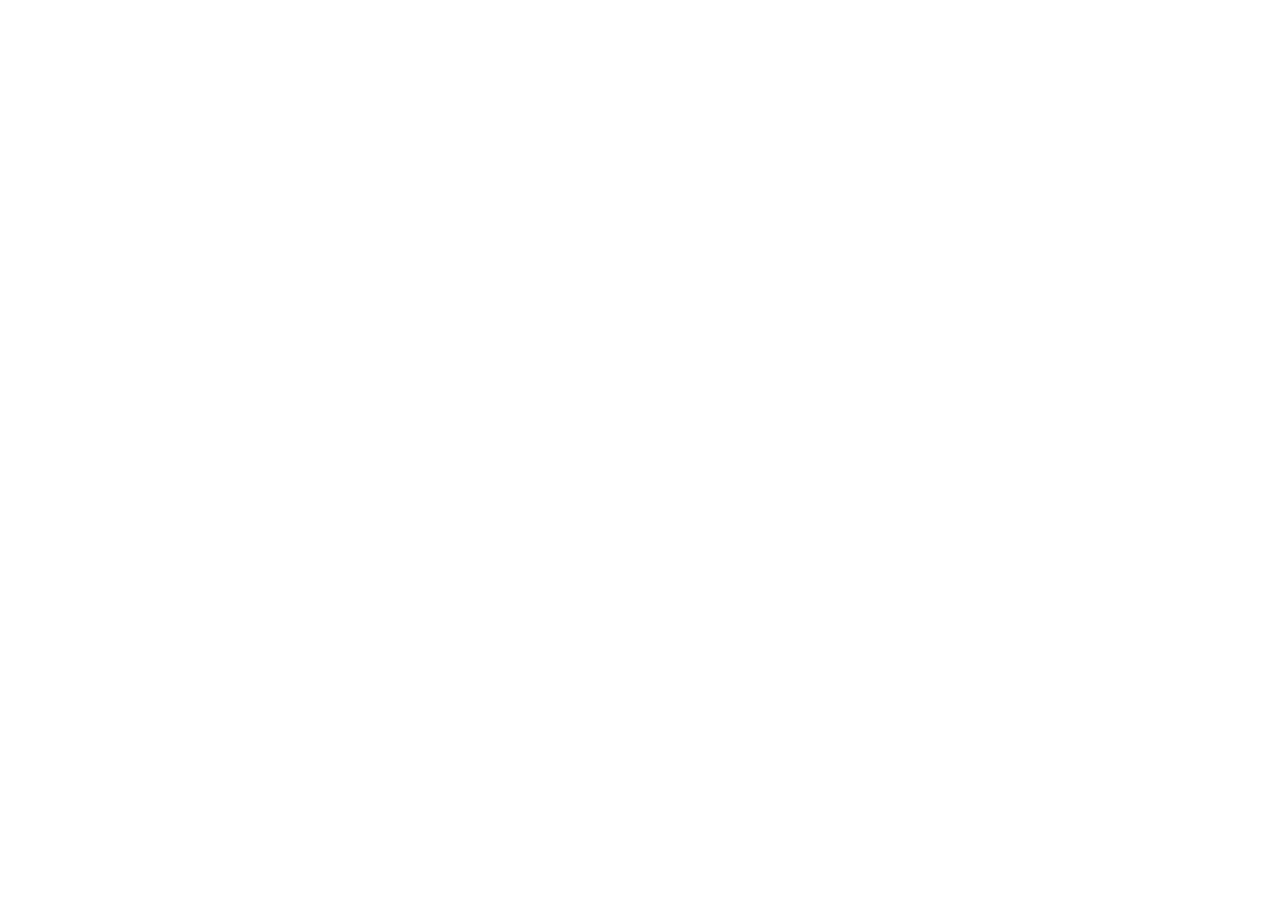
==== commit 5247ad32: "Island Panda is now Fire & Finn: redirect every page to fireandfinn.com The old Toast ordering link " ====
--- a/menu.html
+++ b/menu.html
@@ -1,1319 +1,15 @@
-<!DOCTYPE html>
+<!doctype html>
 <html lang="en">
 <head>
-  <meta charset="UTF-8" />
-  <script>
-    // Send the old Cloudflare Worker preview URL to the primary domain.
-    // Old links keep working — visitors just land on island-panda.com.
-    if (location.hostname.endsWith('.workers.dev')) {
-      location.replace('https://island-panda.com' + location.pathname + location.search + location.hash);
-    }
-  </script>
-  <meta name="viewport" content="width=device-width, initial-scale=1.0" />
-  <title>Menu — Island Panda | Sushi · Poke · Hibachi · Sanibel, FL</title>
-  <meta name="description" content="The full Island Panda menu: appetizers, build-your-own poke bowls, hibachi plates, classic and chef's specialty sushi rolls. Sanibel, FL." />
-  <meta name="theme-color" content="#1d3a6b" />
-
-  <meta property="og:type" content="restaurant.menu" />
-  <meta property="og:title" content="Island Panda Menu — Sushi · Poke · Hibachi" />
-  <meta property="og:description" content="Appetizers, poke bowls, hibachi, classic and chef's specialty rolls." />
-  <meta property="og:image" content="https://island-panda.com/photos/poke-bowl.jpg" />
-  <meta property="og:url" content="https://island-panda.com/menu.html" />
-  <link rel="canonical" href="https://island-panda.com/menu.html" />
-
-  <link rel="icon" type="image/png" href="logo-transparent.png" />
-  <link rel="apple-touch-icon" href="logo-transparent.png" />
-
-  <link rel="preconnect" href="https://fonts.googleapis.com" />
-  <link rel="preconnect" href="https://fonts.gstatic.com" crossorigin />
-  <link href="https://fonts.googleapis.com/css2?family=Fredoka:wght@500;600;700&family=Nunito:wght@400;600;700&family=Lilita+One&family=Lobster&display=swap" rel="stylesheet" />
-  <link rel="stylesheet" href="style.css" />
-
-  <script type="application/ld+json">
-  {
-    "@context": "https://schema.org",
-    "@type": "Menu",
-    "name": "Island Panda Menu",
-    "url": "https://island-panda.com/menu.html",
-    "inLanguage": "en-US",
-    "provider": {
-      "@type": "Restaurant",
-      "name": "Island Panda",
-      "url": "https://island-panda.com/",
-      "telephone": "+1-239-579-0783",
-      "address": {
-        "@type": "PostalAddress",
-        "streetAddress": "2003 Periwinkle Way",
-        "addressLocality": "Sanibel",
-        "addressRegion": "FL",
-        "postalCode": "33957",
-        "addressCountry": "US"
-      }
-    },
-    "hasMenuSection": [
-      {
-        "@type": "MenuSection",
-        "name": "Appetizers",
-        "hasMenuItem": [
-          { "@type": "MenuItem", "name": "Egg Rolls", "description": "Crispy fried egg rolls.", "offers": { "@type": "Offer", "price": "8.00", "priceCurrency": "USD" } },
-          { "@type": "MenuItem", "name": "Spring Rolls", "description": "Light, crispy spring rolls.", "offers": { "@type": "Offer", "price": "9.00", "priceCurrency": "USD" } },
-          { "@type": "MenuItem", "name": "Cucumber Salad", "description": "Chilled cucumber salad.", "offers": { "@type": "Offer", "price": "9.00", "priceCurrency": "USD" } },
-          { "@type": "MenuItem", "name": "House Salad", "description": "With ginger dressing.", "offers": { "@type": "Offer", "price": "9.00", "priceCurrency": "USD" } },
-          { "@type": "MenuItem", "name": "Seaweed Salad", "description": "Seasoned seaweed salad.", "offers": { "@type": "Offer", "price": "9.00", "priceCurrency": "USD" } },
-          { "@type": "MenuItem", "name": "Kani Salad", "description": "Krab salad with a creamy dressing.", "offers": { "@type": "Offer", "price": "10.00", "priceCurrency": "USD" } },
-          { "@type": "MenuItem", "name": "Fried Gyoza", "description": "Crispy pan-fried dumplings.", "offers": { "@type": "Offer", "price": "12.00", "priceCurrency": "USD" } }
-        ]
-      },
-      {
-        "@type": "MenuSection",
-        "name": "Poke Bowls",
-        "description": "Bed of sushi rice with choice of protein, topped with mango, pineapple, avocado, cucumber, seaweed salad, edamame, masago, and scallions.",
-        "hasMenuItem": [
-          { "@type": "MenuItem", "name": "Poke Bowl", "description": "Choice of protein (eel, tuna or spicy tuna, salmon or spicy salmon, kani salad, or yellowtail) and sauce (Eel, Honey Soy, Spicy Mayo, or Ponzu).", "offers": { "@type": "Offer", "price": "19.00", "priceCurrency": "USD" } }
-        ]
-      },
-      {
-        "@type": "MenuSection",
-        "name": "Hibachi",
-        "description": "Grilled with mushroom, zucchini, onion, and bean sprouts. Served with Yum Yum and Garlic Steak sauce. Gluten free hibachi available.",
-        "hasMenuItem": [
-          { "@type": "MenuItem", "name": "Hibachi Chicken", "offers": { "@type": "Offer", "price": "20.00", "priceCurrency": "USD" } },
-          { "@type": "MenuItem", "name": "Hibachi Shrimp", "offers": { "@type": "Offer", "price": "20.00", "priceCurrency": "USD" } },
-          { "@type": "MenuItem", "name": "Hibachi Salmon", "offers": { "@type": "Offer", "price": "23.00", "priceCurrency": "USD" } },
-          { "@type": "MenuItem", "name": "Hibachi Scallops", "offers": { "@type": "Offer", "price": "22.00", "priceCurrency": "USD" } },
-          { "@type": "MenuItem", "name": "Hibachi Steak", "offers": { "@type": "Offer", "price": "28.00", "priceCurrency": "USD" } },
-          { "@type": "MenuItem", "name": "Hibachi Combo · Chicken & Shrimp", "offers": { "@type": "Offer", "price": "25.00", "priceCurrency": "USD" } },
-          { "@type": "MenuItem", "name": "Hibachi Combo · Steak & Shrimp", "offers": { "@type": "Offer", "price": "30.00", "priceCurrency": "USD" } },
-          { "@type": "MenuItem", "name": "Hibachi Combo · Steak & Scallops", "offers": { "@type": "Offer", "price": "30.00", "priceCurrency": "USD" } }
-        ]
-      },
-      {
-        "@type": "MenuSection",
-        "name": "Kitchen Specials",
-        "hasMenuItem": [
-          { "@type": "MenuItem", "name": "Chicken or Shrimp Katsu", "description": "Deep-fried chicken breast or shrimp breaded in Japanese panko, served with white rice and teriyaki sauce.", "offers": { "@type": "Offer", "price": "19.00", "priceCurrency": "USD" } }
-        ]
-      },
-      {
-        "@type": "MenuSection",
-        "name": "Kids Meal",
-        "hasMenuItem": [
-          { "@type": "MenuItem", "name": "Kid's Hibachi or Poke Bowls", "description": "Chicken, shrimp, or steak; white or fried rice.", "offers": { "@type": "Offer", "price": "15.00", "priceCurrency": "USD" } },
-          { "@type": "MenuItem", "name": "Kid's Poke Bowls", "description": "White or fried rice.", "offers": { "@type": "Offer", "price": "15.00", "priceCurrency": "USD" } },
-          { "@type": "MenuItem", "name": "Katsu Nuggets with Fried Rice", "description": "White or fried rice.", "offers": { "@type": "Offer", "price": "14.00", "priceCurrency": "USD" } }
-        ]
-      },
-      {
-        "@type": "MenuSection",
-        "name": "Classic Rolls",
-        "hasMenuItem": [
-          { "@type": "MenuItem", "name": "California Roll", "description": "Kani krab, avocado, cucumber.", "offers": { "@type": "Offer", "price": "13.00", "priceCurrency": "USD" } },
-          { "@type": "MenuItem", "name": "Spicy Tuna Roll", "description": "Chopped tuna, special spicy sauce.", "offers": { "@type": "Offer", "price": "15.00", "priceCurrency": "USD" } },
-          { "@type": "MenuItem", "name": "Spicy Salmon Roll", "description": "Chopped salmon, special spicy sauce.", "offers": { "@type": "Offer", "price": "15.00", "priceCurrency": "USD" } },
-          { "@type": "MenuItem", "name": "Shrimp Tempura Roll", "description": "Tempura shrimp, avocado, cream cheese.", "offers": { "@type": "Offer", "price": "15.00", "priceCurrency": "USD" } },
-          { "@type": "MenuItem", "name": "Japanese Bagel", "description": "Salmon, cream cheese, scallions, topped with everything bagel seasoning. Make it deep fried for 1.", "offers": { "@type": "Offer", "price": "15.00", "priceCurrency": "USD" } },
-          { "@type": "MenuItem", "name": "Volcano Roll", "description": "Spicy krab baked on top of rice rolled in seaweed.", "offers": { "@type": "Offer", "price": "16.00", "priceCurrency": "USD" } },
-          { "@type": "MenuItem", "name": "Lighthouse Roll", "description": "Eel, cream cheese, deep-fried krab, topped with eel sauce, spicy mayo.", "offers": { "@type": "Offer", "price": "16.00", "priceCurrency": "USD" } },
-          { "@type": "MenuItem", "name": "Ocean Roll", "description": "Chopped fresh yellowtail, green onions, sesame seeds.", "offers": { "@type": "Offer", "price": "16.00", "priceCurrency": "USD" } }
-        ]
-      },
-      {
-        "@type": "MenuSection",
-        "name": "Chef's Specialty Rolls",
-        "hasMenuItem": [
-          { "@type": "MenuItem", "name": "Island Panda Roll", "description": "House Favorite. Tempura shrimp, eel, cucumber and krab, wrapped in tuna and avocado with tempura flakes, finished with eel sauce and spicy mayo.", "offers": { "@type": "Offer", "price": "20.00", "priceCurrency": "USD" } },
-          { "@type": "MenuItem", "name": "Sanibel Causeway Roll", "description": "Tuna, salmon, yellowtail, cucumber.", "offers": { "@type": "Offer", "price": "18.00", "priceCurrency": "USD" } },
-          { "@type": "MenuItem", "name": "Periwinkle Roll", "description": "Spicy tuna, eel, avocado, topped with tempura flakes, eel sauce, spicy mayo.", "offers": { "@type": "Offer", "price": "17.00", "priceCurrency": "USD" } },
-          { "@type": "MenuItem", "name": "Captiva Sunset Roll", "description": "Yellowtail, avocado, jalapeño, cilantro, topped with spicy mayo.", "offers": { "@type": "Offer", "price": "17.00", "priceCurrency": "USD" } },
-          { "@type": "MenuItem", "name": "Hurricane Roll", "description": "Tempura shrimp, cream cheese, topped with spicy baked krab.", "offers": { "@type": "Offer", "price": "18.00", "priceCurrency": "USD" } },
-          { "@type": "MenuItem", "name": "Spicy Lava Drops", "description": "Spicy krab, cream cheese, jalapeño, deep-fried, topped with eel sauce, spicy mayo.", "offers": { "@type": "Offer", "price": "19.00", "priceCurrency": "USD" } },
-          { "@type": "MenuItem", "name": "Sand Dollar Roll", "description": "Spicy krab, cucumber and cream cheese, wrapped in eel and avocado with tempura flakes, finished with eel sauce and spicy mayo.", "offers": { "@type": "Offer", "price": "18.00", "priceCurrency": "USD" } },
-          { "@type": "MenuItem", "name": "Sunburn Roll", "description": "Spicy krab and cream cheese, topped with baked salmon, eel sauce and spicy mayo.", "offers": { "@type": "Offer", "price": "19.00", "priceCurrency": "USD" } },
-          { "@type": "MenuItem", "name": "R.I.P Tipsy Turtle Roll", "description": "Krab, avocado, cucumber, cilantro wrapped with salmon, sliced red onion, finished with a touch of lime juice.", "offers": { "@type": "Offer", "price": "17.00", "priceCurrency": "USD" } },
-          { "@type": "MenuItem", "name": "Pelican Roll", "description": "Spicy tuna, cucumber and cream cheese, wrapped in avocado and tempura yellowtail, finished with eel sauce and spicy mayo.", "offers": { "@type": "Offer", "price": "18.00", "priceCurrency": "USD" } }
-        ]
-      }
-    ]
-  }
-  </script>
+<meta charset="utf-8">
+<title>Island Panda is now Fire &amp; Finn</title>
+<meta name="robots" content="noindex">
+<meta http-equiv="refresh" content="0; url=https://fireandfinn.com/">
+<link rel="canonical" href="https://fireandfinn.com/">
+<script>location.replace("https://fireandfinn.com/" + (location.pathname.indexOf("menu") !== -1 ? "#menu" : ""));</script>
+<style>body{margin:0;min-height:100vh;display:grid;place-items:center;background:#080808;color:#f2f0eb;font:400 20px/1.5 system-ui,sans-serif;text-align:center}a{color:#62c6ec}</style>
 </head>
-<body class="menu-page">
-
-  <!-- ============================================================
-       OCEAN BACKGROUND — the exact same cinematic scene as the homepage.
-       All atmosphere, time-of-day transitions, sun/moon, stars, island,
-       lighthouse, waves, and sea life are shared. The menu cards layer
-       on top of this; below the first viewport the body's phase gradient
-       continues so the page never feels detached from the homepage world.
-       ============================================================ -->
-  <div class="ocean-bg" aria-hidden="true">
-    <!-- distant sun glow -->
-    <div class="sun"></div>
-
-    <!-- horizon line — where sky meets distant sea -->
-    <div class="horizon"></div>
-
-    <!-- shooting star — only visible at night, streaks diagonally across the sky -->
-    <svg class="shooting-star" viewBox="0 0 90 16" xmlns="http://www.w3.org/2000/svg" aria-hidden="true">
-      <defs>
-        <linearGradient id="trailgrad" x1="0" y1="0" x2="1" y2="0">
-          <stop offset="0%"  stop-color="#ffffff" stop-opacity="0"/>
-          <stop offset="60%" stop-color="#ffffff" stop-opacity="0.5"/>
-          <stop offset="92%" stop-color="#ffffff" stop-opacity="1"/>
-          <stop offset="100%" stop-color="#fff8d6" stop-opacity="1"/>
-        </linearGradient>
-      </defs>
-      <path d="M0,8 L84,8" stroke="url(#trailgrad)" stroke-width="1.6" stroke-linecap="round"/>
-      <circle cx="84" cy="8" r="4.5" fill="#fff8d6" opacity="0.35"/>
-      <circle cx="84" cy="8" r="2.6" fill="#ffffff"/>
-    </svg>
-
-    <!-- birds -->
-    <svg class="bird bird-1" viewBox="0 0 60 22" xmlns="http://www.w3.org/2000/svg">
-      <path d="M2,16 Q14,2 30,12 Q46,2 58,16" stroke="#1d3a6b" stroke-width="2.4" fill="none" stroke-linecap="round" stroke-linejoin="round"/>
-      <ellipse cx="30" cy="13.5" rx="3" ry="1.6" fill="#1d3a6b"/>
-      <path d="M33,13 L37,15 L33,16.5 Z" fill="#ff9a40"/>
-    </svg>
-    <svg class="bird bird-2" viewBox="0 0 60 22" xmlns="http://www.w3.org/2000/svg">
-      <path d="M2,16 Q14,2 30,12 Q46,2 58,16" stroke="#1d3a6b" stroke-width="2.4" fill="none" stroke-linecap="round" stroke-linejoin="round"/>
-      <ellipse cx="30" cy="13.5" rx="3" ry="1.6" fill="#1d3a6b"/>
-      <path d="M33,13 L37,15 L33,16.5 Z" fill="#ff9a40"/>
-    </svg>
-    <svg class="bird bird-3" viewBox="0 0 60 22" xmlns="http://www.w3.org/2000/svg">
-      <path d="M2,16 Q14,2 30,12 Q46,2 58,16" stroke="#1d3a6b" stroke-width="2.4" fill="none" stroke-linecap="round" stroke-linejoin="round"/>
-      <ellipse cx="30" cy="13.5" rx="3" ry="1.6" fill="#1d3a6b"/>
-      <path d="M33,13 L37,15 L33,16.5 Z" fill="#ff9a40"/>
-    </svg>
-    <svg class="bird bird-4" viewBox="0 0 60 22" xmlns="http://www.w3.org/2000/svg">
-      <path d="M2,16 Q14,2 30,12 Q46,2 58,16" stroke="#1d3a6b" stroke-width="2.4" fill="none" stroke-linecap="round" stroke-linejoin="round"/>
-    </svg>
-
-    <!-- distant cruise ship (DRAW FIRST so the island below covers it visually) -->
-    <svg class="cruise cruise-pre" viewBox="0 0 200 60" xmlns="http://www.w3.org/2000/svg" aria-hidden="true">
-      <path d="M6,42 Q100,52 194,42 L182,54 L18,54 Z" fill="#1d3a6b"/>
-      <path d="M14,42 L186,42 L186,46 L14,46 Z" fill="#0f2548"/>
-      <rect x="22" y="28" width="156" height="14" fill="#ffffff"/>
-      <rect x="32" y="20" width="136" height="9"  fill="#fafafa"/>
-      <rect x="48" y="13" width="104" height="8"  fill="#ffffff"/>
-      <g fill="#7ec9e5">
-        <rect x="26" y="32" width="3" height="2"/><rect x="32" y="32" width="3" height="2"/>
-        <rect x="38" y="32" width="3" height="2"/><rect x="44" y="32" width="3" height="2"/>
-        <rect x="50" y="32" width="3" height="2"/><rect x="56" y="32" width="3" height="2"/>
-        <rect x="62" y="32" width="3" height="2"/><rect x="68" y="32" width="3" height="2"/>
-        <rect x="74" y="32" width="3" height="2"/><rect x="80" y="32" width="3" height="2"/>
-        <rect x="86" y="32" width="3" height="2"/><rect x="92" y="32" width="3" height="2"/>
-        <rect x="98" y="32" width="3" height="2"/><rect x="104" y="32" width="3" height="2"/>
-        <rect x="110" y="32" width="3" height="2"/><rect x="116" y="32" width="3" height="2"/>
-        <rect x="122" y="32" width="3" height="2"/><rect x="128" y="32" width="3" height="2"/>
-        <rect x="134" y="32" width="3" height="2"/><rect x="140" y="32" width="3" height="2"/>
-        <rect x="146" y="32" width="3" height="2"/><rect x="152" y="32" width="3" height="2"/>
-        <rect x="158" y="32" width="3" height="2"/><rect x="164" y="32" width="3" height="2"/>
-        <rect x="170" y="32" width="3" height="2"/>
-      </g>
-      <rect x="76"  y="3" width="9" height="14" rx="1.5" fill="#ff8c42"/>
-      <rect x="105" y="3" width="9" height="14" rx="1.5" fill="#ff8c42"/>
-      <rect x="14" y="44" width="172" height="1.8" fill="#ff8c42" opacity="0.85"/>
-      <path d="M-8,56 Q60,60 100,57 Q140,54 208,58" stroke="#ffffff" stroke-width="1.5" fill="none" opacity="0.6"/>
-    </svg>
-
-    <!-- sailboat — sails through the water, passes BEHIND the island -->
-    <svg class="sailboat" viewBox="0 0 140 130" xmlns="http://www.w3.org/2000/svg">
-      <line x1="70" y1="6" x2="70" y2="92" stroke="#3e2917" stroke-width="3"/>
-      <path d="M70,6 L82,10 L70,14 Z" fill="#ff8c42"/>
-      <path d="M70,10 L70,90 L114,90 Z" fill="#ffffff" stroke="#1d3a6b" stroke-width="1.2"/>
-      <path d="M70,32 L70,90 L100,90 Z" fill="#fef6e5" opacity="0.7"/>
-      <path d="M70,14 L70,90 L34,90 Z" fill="#f5e0b5" stroke="#1d3a6b" stroke-width="1.2"/>
-      <path d="M14,94 Q70,114 126,94 L110,112 L30,112 Z" fill="#7a4a2a"/>
-      <path d="M14,94 Q70,108 126,94" stroke="#3e2917" stroke-width="1.5" fill="none"/>
-      <path d="M22,99 Q70,113 118,99" stroke="#ff8c42" stroke-width="2" fill="none" opacity="0.85"/>
-      <path d="M4,118 Q40,124 70,120 Q100,116 136,122" stroke="#ffffff" stroke-width="2" fill="none" opacity="0.6" stroke-linecap="round"/>
-      <path d="M16,126 Q50,130 70,128 Q90,126 124,128" stroke="#ffffff" stroke-width="1.5" fill="none" opacity="0.4" stroke-linecap="round"/>
-    </svg>
-
-    <!-- island: discrete cartoon island, both ends curving down to the waterline -->
-    <svg class="island" viewBox="0 0 540 220" xmlns="http://www.w3.org/2000/svg" preserveAspectRatio="xMidYMid meet">
-      <ellipse cx="270" cy="206" rx="240" ry="12" fill="#fef0c5"/>
-      <ellipse cx="270" cy="204" rx="220" ry="6"  fill="#fef9d6" opacity="0.8"/>
-      <path d="M70,200 Q90,168 130,150 Q200,128 270,124 Q340,128 410,150 Q450,168 470,200 Z" fill="#3a8a55"/>
-      <g>
-        <g fill="#246b3e">
-          <ellipse cx="100" cy="170" rx="18" ry="14"/>
-          <ellipse cx="135" cy="155" rx="20" ry="16"/>
-          <ellipse cx="175" cy="142" rx="22" ry="17"/>
-          <ellipse cx="220" cy="134" rx="22" ry="17"/>
-          <ellipse cx="270" cy="130" rx="22" ry="17"/>
-          <ellipse cx="320" cy="134" rx="22" ry="17"/>
-          <ellipse cx="365" cy="142" rx="22" ry="17"/>
-          <ellipse cx="405" cy="155" rx="20" ry="16"/>
-          <ellipse cx="440" cy="170" rx="18" ry="14"/>
-        </g>
-        <g fill="#4a9c63">
-          <ellipse cx="115" cy="168" rx="14" ry="11"/>
-          <ellipse cx="155" cy="152" rx="16" ry="12"/>
-          <ellipse cx="200" cy="140" rx="16" ry="12"/>
-          <ellipse cx="245" cy="134" rx="16" ry="12"/>
-          <ellipse cx="295" cy="132" rx="16" ry="12"/>
-          <ellipse cx="345" cy="138" rx="16" ry="12"/>
-          <ellipse cx="385" cy="150" rx="14" ry="11"/>
-          <ellipse cx="425" cy="166" rx="12" ry="9"/>
-        </g>
-        <g fill="#7ec19a" opacity="0.7">
-          <ellipse cx="160" cy="148" rx="8" ry="3.5"/>
-          <ellipse cx="220" cy="132" rx="10" ry="4"/>
-          <ellipse cx="280" cy="128" rx="10" ry="4"/>
-          <ellipse cx="340" cy="134" rx="10" ry="4"/>
-          <ellipse cx="395" cy="148" rx="8" ry="3.5"/>
-        </g>
-      </g>
-      <!-- Sanibel Lighthouse -->
-      <g transform="translate(400,198) scale(1.3)">
-        <ellipse cx="0" cy="4" rx="32" ry="4" fill="#1d3a6b" opacity="0.25"/>
-        <rect x="-24" y="-18" width="48" height="20" fill="#fafafa" stroke="#1d3a6b" stroke-width="1"/>
-        <path d="M-26,-18 L0,-32 L26,-18 Z" fill="#c0594a" stroke="#7a2e22" stroke-width="0.8"/>
-        <path d="M-26,-18 L0,-32 L26,-18 L0,-30 Z" fill="#7a2e22" opacity="0.35"/>
-        <rect x="-4" y="-12" width="8" height="14" fill="#5a3e2a"/>
-        <rect x="-4" y="-12" width="8" height="2"  fill="#3e2917"/>
-        <rect x="-18" y="-12" width="8" height="6" fill="#7ec9e5" stroke="#1d3a6b" stroke-width="0.4"/>
-        <rect x="10"  y="-12" width="8" height="6" fill="#7ec9e5" stroke="#1d3a6b" stroke-width="0.4"/>
-        <line x1="-14" y1="-12" x2="-14" y2="-6" stroke="#1d3a6b" stroke-width="0.4"/>
-        <line x1="14"  y1="-12" x2="14"  y2="-6" stroke="#1d3a6b" stroke-width="0.4"/>
-        <line x1="-15" y1="-32" x2="-7" y2="-86" stroke="#3e2917" stroke-width="2.4" stroke-linecap="round"/>
-        <line x1="15"  y1="-32" x2="7"  y2="-86" stroke="#3e2917" stroke-width="2.4" stroke-linecap="round"/>
-        <line x1="-13"  y1="-46" x2="13"  y2="-46" stroke="#3e2917" stroke-width="1.2"/>
-        <line x1="-11"  y1="-60" x2="11"  y2="-60" stroke="#3e2917" stroke-width="1.2"/>
-        <line x1="-9"   y1="-74" x2="9"   y2="-74" stroke="#3e2917" stroke-width="1.2"/>
-        <line x1="-14" y1="-32" x2="12.5" y2="-46" stroke="#3e2917" stroke-width="0.9"/>
-        <line x1="14"  y1="-32" x2="-12.5" y2="-46" stroke="#3e2917" stroke-width="0.9"/>
-        <line x1="-12.5" y1="-46" x2="10.5" y2="-60" stroke="#3e2917" stroke-width="0.9"/>
-        <line x1="12.5"  y1="-46" x2="-10.5" y2="-60" stroke="#3e2917" stroke-width="0.9"/>
-        <line x1="-10.5" y1="-60" x2="8.5" y2="-74" stroke="#3e2917" stroke-width="0.9"/>
-        <line x1="10.5"  y1="-60" x2="-8.5" y2="-74" stroke="#3e2917" stroke-width="0.9"/>
-        <rect x="-9" y="-92" width="18" height="8" fill="#fafafa" stroke="#1d3a6b" stroke-width="0.7"/>
-        <rect x="-9" y="-92" width="18" height="2" fill="#1d3a6b"/>
-        <rect x="-7" y="-104" width="14" height="12" fill="#ffd97a" stroke="#3e2917" stroke-width="0.7"/>
-        <line x1="-5" y1="-103" x2="-5" y2="-93" stroke="#3e2917" stroke-width="0.5"/>
-        <line x1="0"  y1="-104" x2="0"  y2="-92" stroke="#3e2917" stroke-width="0.5"/>
-        <line x1="5"  y1="-103" x2="5"  y2="-93" stroke="#3e2917" stroke-width="0.5"/>
-        <path d="M-9,-104 L0,-118 L9,-104 Z" fill="#3e2917"/>
-        <path d="M-9,-104 L0,-117 L9,-104 Z" fill="#5a3e2a" opacity="0.5"/>
-        <line x1="0" y1="-118" x2="0" y2="-126" stroke="#3e2917" stroke-width="1.2"/>
-        <circle cx="0" cy="-126" r="1.4" fill="#3e2917"/>
-        <circle class="lighthouse-beacon" cx="0" cy="-98" r="22" fill="rgba(255,217,122,0.5)"/>
-      </g>
-      <!-- shells -->
-      <g class="beach-shells">
-        <g transform="translate(80,210)"><g class="shell">
-          <path d="M-5,2 Q-5,-4 0,-4 Q5,-4 5,2 L3,3 L-3,3 Z" fill="#ff7a3a" stroke="#a83518" stroke-width="0.3"/>
-          <path d="M-3,-1 Q0,-3 3,-1" stroke="#a83518" stroke-width="0.3" fill="none"/>
-          <path d="M-2,1 Q0,-1 2,1"   stroke="#a83518" stroke-width="0.3" fill="none"/>
-        </g></g>
-        <g transform="translate(120,212)"><g class="shell">
-          <path d="M-7,1 Q-7,-6 0,-7 Q7,-6 7,1 Z" fill="#ffd97a" stroke="#c89018" stroke-width="0.3"/>
-          <line x1="-5" y1="0"  x2="-3" y2="-6" stroke="#c89018" stroke-width="0.25"/>
-          <line x1="-2" y1="-1" x2="-1" y2="-7" stroke="#c89018" stroke-width="0.25"/>
-          <line x1="2"  y1="-1" x2="1"  y2="-7" stroke="#c89018" stroke-width="0.25"/>
-          <line x1="5"  y1="0"  x2="3"  y2="-6" stroke="#c89018" stroke-width="0.25"/>
-        </g></g>
-        <g transform="translate(155,213)"><g class="shell">
-          <circle r="4" fill="#ede0c2" stroke="#a8845a" stroke-width="0.3"/>
-          <path d="M0,-2.5 L0.7,-0.8 L2.4,-0.6 L1.1,0.5 L1.5,2.3 L0,1.3 L-1.5,2.3 L-1.1,0.5 L-2.4,-0.6 L-0.7,-0.8 Z" fill="#a8845a" opacity="0.6"/>
-        </g></g>
-        <g transform="translate(220,213)"><g class="shell">
-          <path d="M-5,1 Q0,-4 5,1 L3,2 L-3,2 Z" fill="#7ec9e5" stroke="#2a7d9c" stroke-width="0.3"/>
-          <line x1="-2.5" y1="0" x2="-2.5" y2="2" stroke="#2a7d9c" stroke-width="0.25"/>
-          <line x1="0"    y1="-1" x2="0"    y2="2" stroke="#2a7d9c" stroke-width="0.25"/>
-          <line x1="2.5"  y1="0" x2="2.5"  y2="2" stroke="#2a7d9c" stroke-width="0.25"/>
-        </g></g>
-        <g transform="translate(290,212)"><g class="shell">
-          <path d="M-4,2 Q-5,-2 -1,-3 Q3,-3 3,1 Q3,4 0,3 Q-1,2 0,1 Q2,1 1,2" fill="none" stroke="#e84a8c" stroke-width="1.6" stroke-linecap="round"/>
-        </g></g>
-        <g transform="translate(340,214)"><g class="shell">
-          <path d="M-5,1 Q-5,-4 0,-5 Q5,-4 5,1 Z" fill="#c8a6e5" stroke="#7a4ea8" stroke-width="0.3"/>
-          <line x1="-3" y1="0"  x2="-2" y2="-4" stroke="#7a4ea8" stroke-width="0.2"/>
-          <line x1="0"  y1="-1" x2="0"  y2="-5" stroke="#7a4ea8" stroke-width="0.2"/>
-          <line x1="3"  y1="0"  x2="2"  y2="-4" stroke="#7a4ea8" stroke-width="0.2"/>
-        </g></g>
-      </g>
-      <!-- beach cabana -->
-      <g transform="translate(180,206)">
-        <line x1="-12" y1="0" x2="-12" y2="-10" stroke="#5a3e2a" stroke-width="1.4"/>
-        <line x1="12"  y1="0" x2="12"  y2="-10" stroke="#5a3e2a" stroke-width="1.4"/>
-        <path d="M-18,-10 Q0,-22 18,-10 Z" fill="#a87232" stroke="#5a3e2a" stroke-width="0.8"/>
-        <path d="M-18,-10 Q0,-18 18,-10" stroke="#7a4a2a" stroke-width="0.6" fill="none"/>
-        <path d="M-15,-10 Q-12,-15 -10,-10" stroke="#7a4a2a" stroke-width="0.4" fill="none"/>
-        <path d="M-5,-10 Q-2,-16 0,-10" stroke="#7a4a2a" stroke-width="0.4" fill="none"/>
-        <path d="M5,-10 Q8,-15 10,-10" stroke="#7a4a2a" stroke-width="0.4" fill="none"/>
-        <ellipse cx="0" cy="2" rx="14" ry="2" fill="#1d3a6b" opacity="0.2"/>
-      </g>
-      <!-- palms -->
-      <g class="palm" data-tree="1" transform="translate(80,202)">
-        <path d="M0,0 Q-3,-30 -1,-58 Q1,-86 -2,-104" stroke="#6b4626" stroke-width="5" fill="none" stroke-linecap="round"/>
-        <ellipse cx="-2" cy="-25" rx="3.5" ry="0.8" fill="#4a2f18"/>
-        <ellipse cx="0"  cy="-50" rx="3.5" ry="0.8" fill="#4a2f18"/>
-        <ellipse cx="-2" cy="-75" rx="3.5" ry="0.8" fill="#4a2f18"/>
-        <circle class="coconut" cx="-4" cy="-100" r="3" fill="#3a2412"/>
-        <circle class="coconut" cx="0"  cy="-102" r="3" fill="#3a2412"/>
-        <circle class="coconut" cx="-2" cy="-98"  r="3" fill="#3a2412"/>
-        <g fill="#246b3e">
-          <path d="M-2,-104 Q-3,-122 0,-134 Q4,-122 -2,-104 Z"/>
-          <path d="M-2,-104 Q14,-124 26,-118 Q14,-114 -2,-104 Z"/>
-          <path d="M-2,-104 Q-14,-124 -26,-118 Q-14,-114 -2,-104 Z"/>
-        </g>
-        <g fill="#3a8a55" stroke="#246b3e" stroke-width="0.6" stroke-linejoin="round">
-          <path d="M-2,-104 Q18,-114 32,-104 Q18,-104 -2,-104 Z"/>
-          <path d="M-2,-104 Q20,-94 34,-86 Q16,-100 -2,-104 Z"/>
-          <path d="M-2,-104 Q14,-86 22,-72 Q6,-94 -2,-104 Z"/>
-          <path d="M-2,-104 Q-18,-114 -32,-104 Q-18,-104 -2,-104 Z"/>
-          <path d="M-2,-104 Q-20,-94 -34,-86 Q-16,-100 -2,-104 Z"/>
-          <path d="M-2,-104 Q-14,-86 -22,-72 Q-6,-94 -2,-104 Z"/>
-        </g>
-      </g>
-      <g class="palm" data-tree="2" transform="translate(220,202)">
-        <path d="M0,0 Q3,-26 0,-52 Q-2,-78 1,-92" stroke="#5a3e2a" stroke-width="4" fill="none" stroke-linecap="round"/>
-        <ellipse cx="0"  cy="-22" rx="2.6" ry="0.7" fill="#4a2f18"/>
-        <ellipse cx="-1" cy="-44" rx="2.6" ry="0.7" fill="#4a2f18"/>
-        <ellipse cx="0"  cy="-66" rx="2.6" ry="0.7" fill="#4a2f18"/>
-        <circle class="coconut" cx="-2" cy="-88" r="2.2" fill="#3a2412"/>
-        <circle class="coconut" cx="2"  cy="-90" r="2.2" fill="#3a2412"/>
-        <g fill="#246b3e">
-          <path d="M1,-92 Q-1,-108 2,-118 Q4,-106 1,-92 Z"/>
-          <path d="M1,-92 Q15,-108 26,-102 Q15,-98 1,-92 Z"/>
-          <path d="M1,-92 Q-14,-108 -24,-102 Q-12,-98 1,-92 Z"/>
-        </g>
-        <g fill="#3a8a55" stroke="#246b3e" stroke-width="0.5" stroke-linejoin="round">
-          <path d="M1,-92 Q18,-100 28,-90 Q16,-94 1,-92 Z"/>
-          <path d="M1,-92 Q15,-78 24,-62 Q4,-86 1,-92 Z"/>
-          <path d="M1,-92 Q-18,-100 -28,-90 Q-16,-94 1,-92 Z"/>
-          <path d="M1,-92 Q-15,-78 -22,-62 Q-2,-86 1,-92 Z"/>
-        </g>
-      </g>
-      <g class="palm" data-tree="3" transform="translate(320,204)">
-        <path d="M0,0 Q-2,-22 0,-44 Q2,-66 -1,-78" stroke="#5a3e2a" stroke-width="3.4" fill="none" stroke-linecap="round"/>
-        <circle class="coconut" cx="-2" cy="-74" r="1.8" fill="#3a2412"/>
-        <circle class="coconut" cx="2"  cy="-76" r="1.8" fill="#3a2412"/>
-        <g fill="#246b3e">
-          <path d="M-1,-78 Q-2,-92 1,-100 Q3,-90 -1,-78 Z"/>
-          <path d="M-1,-78 Q12,-92 22,-86 Q11,-84 -1,-78 Z"/>
-          <path d="M-1,-78 Q-12,-92 -22,-86 Q-11,-84 -1,-78 Z"/>
-        </g>
-        <g fill="#3a8a55" stroke="#246b3e" stroke-width="0.5">
-          <path d="M-1,-78 Q14,-82 22,-72 Q12,-78 -1,-78 Z"/>
-          <path d="M-1,-78 Q12,-66 18,-54 Q4,-74 -1,-78 Z"/>
-          <path d="M-1,-78 Q-14,-82 -22,-72 Q-12,-78 -1,-78 Z"/>
-          <path d="M-1,-78 Q-12,-66 -18,-54 Q-4,-74 -1,-78 Z"/>
-        </g>
-      </g>
-      <g class="palm" data-tree="4" transform="translate(450,202)">
-        <path d="M0,0 Q-2,-14 0,-28 Q2,-42 -1,-54" stroke="#5a3e2a" stroke-width="2.6" fill="none" stroke-linecap="round"/>
-        <circle class="coconut" cx="-2" cy="-50" r="1.4" fill="#3a2412"/>
-        <circle class="coconut" cx="1"  cy="-52" r="1.4" fill="#3a2412"/>
-        <g fill="#246b3e">
-          <path d="M-1,-54 Q-2,-64 0,-72 Q2,-62 -1,-54 Z"/>
-        </g>
-        <g fill="#3a8a55" stroke="#246b3e" stroke-width="0.4">
-          <path d="M-1,-54 Q9,-62 16,-58 Q9,-58 -1,-54 Z"/>
-          <path d="M-1,-54 Q10,-50 16,-46 Q9,-52 -1,-54 Z"/>
-          <path d="M-1,-54 Q-11,-62 -18,-58 Q-11,-58 -1,-54 Z"/>
-          <path d="M-1,-54 Q-12,-50 -18,-46 Q-11,-52 -1,-54 Z"/>
-        </g>
-      </g>
-
-    <!-- pelican -->
-    <svg class="pelican" viewBox="0 0 90 40" xmlns="http://www.w3.org/2000/svg" aria-hidden="true">
-      <ellipse cx="44" cy="22" rx="14" ry="6" fill="#fafafa"/>
-      <ellipse cx="40" cy="24" rx="10" ry="3" fill="#d8d8e0"/>
-      <g class="pelican-wing">
-        <path d="M48,18 Q60,4 76,12 Q60,18 48,22 Z" fill="#a8b5c0"/>
-        <path d="M48,18 Q58,8 70,14" stroke="#7a8590" stroke-width="0.7" fill="none"/>
-      </g>
-      <circle cx="60" cy="18" r="5.5" fill="#fafafa"/>
-      <path d="M62,20 L82,22 L78,28 Q66,24 62,22 Z" fill="#ff9a40"/>
-      <path d="M62,20 L82,22" stroke="#cc6a20" stroke-width="0.6" fill="none"/>
-      <path d="M64,22 Q72,26 78,28" stroke="#cc6a20" stroke-width="0.5" fill="none"/>
-      <circle cx="62" cy="16" r="1" fill="#1a1a22"/>
-      <path d="M30,22 Q22,20 18,24 L30,26 Z" fill="#a8b5c0"/>
-      <line x1="40" y1="28" x2="38" y2="34" stroke="#ff9a40" stroke-width="1.2"/>
-      <line x1="44" y1="28" x2="44" y2="34" stroke="#ff9a40" stroke-width="1.2"/>
-    </svg>
-
-    <!-- sea turtle -->
-    <svg class="seaturtle" viewBox="0 0 90 50" xmlns="http://www.w3.org/2000/svg" aria-hidden="true">
-      <ellipse cx="45" cy="32" rx="24" ry="14" fill="#1a4a2e" opacity="0.25"/>
-      <ellipse cx="45" cy="28" rx="22" ry="14" fill="#5a8a55"/>
-      <ellipse cx="45" cy="26" rx="20" ry="12" fill="#7ec19a"/>
-      <g fill="#246b3e" opacity="0.45" stroke="#246b3e" stroke-width="0.5">
-        <path d="M37,18 L43,18 L46,22 L43,26 L37,26 L34,22 Z"/>
-        <path d="M47,18 L53,18 L56,22 L53,26 L47,26 L44,22 Z"/>
-        <path d="M37,30 L43,30 L46,34 L43,38 L37,38 L34,34 Z"/>
-        <path d="M47,30 L53,30 L56,34 L53,38 L47,38 L44,34 Z"/>
-      </g>
-      <ellipse cx="68" cy="24" rx="7" ry="5" fill="#7ea93f"/>
-      <circle cx="71" cy="22" r="1" fill="#1a1a22"/>
-      <circle cx="71" cy="22" r="0.4" fill="#fafafa"/>
-      <path d="M72,26 Q74,26 75,25" stroke="#1a4a2e" stroke-width="0.5" fill="none"/>
-      <ellipse cx="26" cy="18" rx="8" ry="3" fill="#5a8a55" transform="rotate(-25 26 18)"/>
-      <ellipse cx="62" cy="42" rx="6" ry="3" fill="#5a8a55" transform="rotate(20 62 42)"/>
-      <ellipse cx="22" cy="38" rx="6" ry="3" fill="#5a8a55" transform="rotate(20 22 38)"/>
-      <path d="M22,28 L14,30 L22,32 Z" fill="#5a8a55"/>
-    </svg>
-
-    <!-- parasailer -->
-    <svg class="parasail" viewBox="0 0 100 100" xmlns="http://www.w3.org/2000/svg" aria-hidden="true">
-      <path d="M10,30 Q50,5 90,30 Q86,28 50,28 Q14,28 10,30 Z" fill="#ff8c42"/>
-      <path d="M14,28 Q34,15 50,15 Q50,30 14,28 Z" fill="#ffd97a"/>
-      <path d="M50,15 Q66,15 86,28 Q86,30 50,30 Z" fill="#7ec9e5"/>
-      <line x1="14" y1="30" x2="48" y2="60" stroke="#1a1a22" stroke-width="0.6"/>
-      <line x1="30" y1="28" x2="49" y2="60" stroke="#1a1a22" stroke-width="0.6"/>
-      <line x1="50" y1="28" x2="50" y2="60" stroke="#1a1a22" stroke-width="0.6"/>
-      <line x1="70" y1="28" x2="51" y2="60" stroke="#1a1a22" stroke-width="0.6"/>
-      <line x1="86" y1="30" x2="52" y2="60" stroke="#1a1a22" stroke-width="0.6"/>
-      <rect x="46" y="58" width="8" height="6" fill="#3e2917" rx="1"/>
-      <circle cx="50" cy="68" r="3.5" fill="#ffd9b3"/>
-      <ellipse cx="50" cy="78" rx="4" ry="6" fill="#cc3333"/>
-      <path d="M48,82 L45,90" stroke="#1d3a6b" stroke-width="2" stroke-linecap="round"/>
-      <path d="M52,82 L55,90" stroke="#1d3a6b" stroke-width="2" stroke-linecap="round"/>
-    </svg>
-
-    <!-- plane with banner -->
-    <svg class="plane" viewBox="0 0 280 40" xmlns="http://www.w3.org/2000/svg" aria-hidden="true">
-      <g transform="translate(40,4)">
-        <path d="M0,8 L160,4 L172,16 L160,28 L0,24 Z" fill="#ffffff" stroke="#1d3a6b" stroke-width="1.2"/>
-        <text x="80" y="20" text-anchor="middle" font-family="'Fredoka', sans-serif" font-weight="700" font-size="13" fill="#ff8c42">EAT AT ISLAND PANDA!</text>
-        <line x1="-2" y1="10" x2="0" y2="9" stroke="#1d3a6b" stroke-width="1"/>
-        <line x1="-2" y1="22" x2="0" y2="23" stroke="#1d3a6b" stroke-width="1"/>
-      </g>
-      <g transform="translate(228,4)">
-        <path d="M0,14 Q12,8 36,12 L42,16 L36,20 Q12,24 0,18 Z" fill="#ffffff" stroke="#1d3a6b" stroke-width="1"/>
-        <path d="M14,16 L24,4 L30,4 L26,16 Z" fill="#1d3a6b"/>
-        <path d="M2,16 L-2,4 L4,4 L8,16 Z" fill="#ff8c42"/>
-        <rect x="14" y="14" width="2.5" height="1.6" fill="#7ec9e5"/>
-        <rect x="20" y="14" width="2.5" height="1.6" fill="#7ec9e5"/>
-        <rect x="26" y="14" width="2.5" height="1.6" fill="#7ec9e5"/>
-        <circle cx="40" cy="16" r="1.5" fill="#1d3a6b"/>
-      </g>
-    </svg>
-
-    <div class="wave wave-1"></div>
-    <div class="wave wave-2"></div>
-
-    <!-- dolphins -->
-    <svg class="dolphin dolphin-1" viewBox="0 0 120 80" xmlns="http://www.w3.org/2000/svg">
-      <path d="M8,52 Q22,30 56,22 Q86,18 104,32 Q116,40 110,52 Q96,58 70,56 Q42,54 22,58 Q12,58 8,52 Z" fill="#5b87a8"/>
-      <path d="M22,56 Q50,62 86,56 Q66,60 50,60 Q32,60 22,56 Z" fill="#c8d8e2"/>
-      <path d="M60,22 Q66,8 78,18 Q72,22 64,22 Z" fill="#456e8c"/>
-      <path d="M48,46 Q42,58 56,56 Q54,52 50,46 Z" fill="#456e8c"/>
-      <path d="M8,52 Q-6,40 -10,50 Q0,50 8,52 Q-6,60 -10,54 Q0,54 8,52" fill="#5b87a8"/>
-      <circle cx="92" cy="32" r="1.6" fill="#0f2548"/>
-      <path d="M96,38 Q102,40 106,38" stroke="#0f2548" stroke-width="1" fill="none" stroke-linecap="round"/>
-      <circle cx="0" cy="46" r="1.5" fill="#ffffff" opacity="0.7"/>
-      <circle cx="-6" cy="42" r="1" fill="#ffffff" opacity="0.6"/>
-    </svg>
-
-    <svg class="dolphin dolphin-2" viewBox="0 0 120 80" xmlns="http://www.w3.org/2000/svg">
-      <path d="M8,52 Q22,30 56,22 Q86,18 104,32 Q116,40 110,52 Q96,58 70,56 Q42,54 22,58 Q12,58 8,52 Z" fill="#5b87a8"/>
-      <path d="M22,56 Q50,62 86,56 Q66,60 50,60 Q32,60 22,56 Z" fill="#c8d8e2"/>
-      <path d="M60,22 Q66,8 78,18 Q72,22 64,22 Z" fill="#456e8c"/>
-      <path d="M48,46 Q42,58 56,56 Q54,52 50,46 Z" fill="#456e8c"/>
-      <path d="M8,52 Q-6,40 -10,50 Q0,50 8,52 Q-6,60 -10,54 Q0,54 8,52" fill="#5b87a8"/>
-      <circle cx="92" cy="32" r="1.6" fill="#0f2548"/>
-      <path d="M96,38 Q102,40 106,38" stroke="#0f2548" stroke-width="1" fill="none" stroke-linecap="round"/>
-    </svg>
-
-    <div class="wave wave-3"></div>
-  </div>
-
-  <!-- ===================== NAV (matches homepage chrome) ===================== -->
-  <!-- SVG goo filter for the lava-lamp blobs in the nav -->
-  <svg width="0" height="0" style="position:absolute" aria-hidden="true">
-    <defs>
-      <filter id="nav-goo">
-        <feGaussianBlur in="SourceGraphic" stdDeviation="10" result="blur" />
-        <feColorMatrix in="blur" mode="matrix"
-          values="1 0 0 0 0   0 1 0 0 0   0 0 1 0 0   0 0 0 20 -8" result="goo" />
-        <feComposite in="SourceGraphic" in2="goo" operator="atop" />
-      </filter>
-    </defs>
-  </svg>
-
-  <header class="nav" id="nav">
-    <!-- bamboo frame -->
-    <div class="nav-bamboo nav-bamboo-top"    aria-hidden="true"></div>
-    <div class="nav-bamboo nav-bamboo-bottom" aria-hidden="true"></div>
-
-    <!-- banana leaf wallpaper — same texture the homepage uses so the nav
-         reads as the leafy header, not a thin green strip -->
-    <div class="nav-jungle" aria-hidden="true"></div>
-
-    <div class="nav-lava" aria-hidden="true">
-      <!-- ============ Bamboo branch crossing the nav, with rope ties + chameleon ============ -->
-      <svg class="nav-branch" viewBox="0 0 1200 180" preserveAspectRatio="xMidYMid slice" aria-hidden="true">
-        <!-- main bamboo pole — golden tan with subtle highlight -->
-        <path d="M-20,30 Q200,40 480,80 Q740,120 1020,135 Q1140,140 1220,138
-                 L1220,156 Q1140,158 1020,153 Q740,138 480,98 Q200,58 -20,48 Z"
-              fill="#d4a263"/>
-        <!-- bamboo highlight band along the top -->
-        <path d="M-20,30 Q200,40 480,80 Q740,120 1020,135 Q1140,140 1220,138
-                 L1220,144 Q1140,146 1020,141 Q740,126 480,86 Q200,46 -20,36 Z"
-              fill="#f5d090" opacity="0.85"/>
-        <!-- darker shadow along bottom edge -->
-        <path d="M-20,46 Q200,56 480,96 Q740,134 1020,151 Q1140,156 1220,156
-                 L1220,156 Q1140,158 1020,153 Q740,138 480,98 Q200,58 -20,48 Z"
-              fill="#7a4a2a" opacity="0.7"/>
-
-        <!-- rope ties at the bamboo segment joints -->
-        <g>
-          <!-- joint 1 (around x=180) -->
-          <ellipse cx="180" cy="44" rx="11" ry="11" fill="#5a3818"/>
-          <ellipse cx="180" cy="42" rx="10" ry="9.5" fill="#7a4a2a"/>
-          <line x1="172" y1="38" x2="188" y2="50" stroke="#3a1c08" stroke-width="0.6" opacity="0.6"/>
-          <line x1="172" y1="42" x2="188" y2="46" stroke="#3a1c08" stroke-width="0.6" opacity="0.6"/>
-          <line x1="172" y1="46" x2="188" y2="42" stroke="#3a1c08" stroke-width="0.6" opacity="0.6"/>
-          <!-- joint 2 (around x=460, midway) -->
-          <ellipse cx="460" cy="86" rx="13" ry="13" fill="#5a3818"/>
-          <ellipse cx="460" cy="84" rx="12" ry="11" fill="#7a4a2a"/>
-          <line x1="450" y1="80" x2="470" y2="92" stroke="#3a1c08" stroke-width="0.7" opacity="0.6"/>
-          <line x1="450" y1="84" x2="470" y2="88" stroke="#3a1c08" stroke-width="0.7" opacity="0.6"/>
-          <line x1="450" y1="88" x2="470" y2="84" stroke="#3a1c08" stroke-width="0.7" opacity="0.6"/>
-          <!-- joint 3 (around x=760) -->
-          <ellipse cx="760" cy="122" rx="12" ry="12" fill="#5a3818"/>
-          <ellipse cx="760" cy="120" rx="11" ry="10" fill="#7a4a2a"/>
-          <line x1="751" y1="116" x2="769" y2="128" stroke="#3a1c08" stroke-width="0.6" opacity="0.6"/>
-          <line x1="751" y1="120" x2="769" y2="124" stroke="#3a1c08" stroke-width="0.6" opacity="0.6"/>
-          <line x1="751" y1="124" x2="769" y2="120" stroke="#3a1c08" stroke-width="0.6" opacity="0.6"/>
-          <!-- joint 4 (around x=1040) -->
-          <ellipse cx="1040" cy="138" rx="11" ry="11" fill="#5a3818"/>
-          <ellipse cx="1040" cy="136" rx="10" ry="9.5" fill="#7a4a2a"/>
-          <line x1="1032" y1="132" x2="1048" y2="144" stroke="#3a1c08" stroke-width="0.6" opacity="0.6"/>
-          <line x1="1032" y1="136" x2="1048" y2="140" stroke="#3a1c08" stroke-width="0.6" opacity="0.6"/>
-          <line x1="1032" y1="140" x2="1048" y2="136" stroke="#3a1c08" stroke-width="0.6" opacity="0.6"/>
-        </g>
-
-        <!-- twig sprigs sticking up with leaves (drawn behind the chameleon path) -->
-        <g transform="translate(180,42)">
-          <path d="M0,0 Q-6,-30 -10,-58" stroke="#6b4626" stroke-width="3.5" fill="none" stroke-linecap="round"/>
-          <path d="M-22,-58 Q-6,-72 -10,-58 Q-26,-58 -22,-58 Z" fill="#3a8a55" stroke="#1a4a2e" stroke-width="1.2"/>
-          <path d="M2,-58 Q22,-72 16,-50 Q-2,-50 2,-58 Z" fill="#62a87a" stroke="#1a4a2e" stroke-width="1.2"/>
-          <path d="M-10,-58 Q-4,-90 4,-80 Q-2,-66 -10,-58 Z" fill="#62a87a" stroke="#1a4a2e" stroke-width="1.2"/>
-        </g>
-        <g transform="translate(540,86)">
-          <path d="M0,0 Q4,-32 -4,-66" stroke="#6b4626" stroke-width="3.5" fill="none" stroke-linecap="round"/>
-          <path d="M-4,-66 Q-22,-78 -28,-58 Q-12,-54 -4,-66 Z" fill="#3a8a55" stroke="#1a4a2e" stroke-width="1.2"/>
-          <path d="M-4,-66 Q14,-82 22,-62 Q6,-56 -4,-66 Z" fill="#62a87a" stroke="#1a4a2e" stroke-width="1.2"/>
-          <path d="M-4,-66 Q4,-100 -8,-94 Q-12,-78 -4,-66 Z" fill="#3a8a55" stroke="#1a4a2e" stroke-width="1.2"/>
-          <path d="M-4,-66 Q-12,-94 0,-100 Q4,-82 -4,-66 Z" fill="#62a87a" stroke="#1a4a2e" stroke-width="1.2"/>
-        </g>
-        <g transform="translate(880,128)">
-          <path d="M0,0 Q-4,-28 4,-58" stroke="#6b4626" stroke-width="3" fill="none" stroke-linecap="round"/>
-          <path d="M4,-58 Q-12,-66 -18,-50 Q-2,-46 4,-58 Z" fill="#3a8a55" stroke="#1a4a2e" stroke-width="1"/>
-          <path d="M4,-58 Q22,-66 26,-46 Q10,-44 4,-58 Z" fill="#62a87a" stroke="#1a4a2e" stroke-width="1"/>
-          <path d="M4,-58 Q12,-86 -2,-86 Q-4,-72 4,-58 Z" fill="#3a8a55" stroke="#1a4a2e" stroke-width="1"/>
-        </g>
-
-        <!-- caterpillar inching along the branch in the opposite direction -->
-        <g class="caterpillar">
-          <!-- tiny prolegs (feet) under each segment, animated as a peristaltic wave -->
-          <g class="cat-feet">
-            <ellipse class="cat-foot f1" cx="-2"  cy="5" rx="1.6" ry="2.2" fill="#7ea93f" stroke="#1a4a2e" stroke-width="0.4"/>
-            <ellipse class="cat-foot f2" cx="-9"  cy="5" rx="1.6" ry="2.2" fill="#7ea93f" stroke="#1a4a2e" stroke-width="0.4"/>
-            <ellipse class="cat-foot f3" cx="-16" cy="5" rx="1.6" ry="2.2" fill="#7ea93f" stroke="#1a4a2e" stroke-width="0.4"/>
-            <ellipse class="cat-foot f4" cx="-23" cy="5" rx="1.6" ry="2.2" fill="#7ea93f" stroke="#1a4a2e" stroke-width="0.4"/>
-            <ellipse class="cat-foot f5" cx="-30" cy="5" rx="1.6" ry="2.2" fill="#7ea93f" stroke="#1a4a2e" stroke-width="0.4"/>
-          </g>
-          <!-- body segments -->
-          <ellipse cx="0"   cy="0" rx="5" ry="4.5" fill="#a8d877" stroke="#1a4a2e" stroke-width="0.7"/>
-          <ellipse cx="-7"  cy="0" rx="5" ry="4.5" fill="#bfe07a" stroke="#1a4a2e" stroke-width="0.7"/>
-          <ellipse cx="-14" cy="0" rx="5" ry="4.5" fill="#a8d877" stroke="#1a4a2e" stroke-width="0.7"/>
-          <ellipse cx="-21" cy="0" rx="5" ry="4.5" fill="#bfe07a" stroke="#1a4a2e" stroke-width="0.7"/>
-          <ellipse cx="-28" cy="0" rx="5" ry="4.5" fill="#a8d877" stroke="#1a4a2e" stroke-width="0.7"/>
-          <ellipse cx="-35" cy="0" rx="4.5" ry="4" fill="#bfe07a" stroke="#1a4a2e" stroke-width="0.7"/>
-          <!-- head with face -->
-          <ellipse cx="6" cy="-1" rx="6" ry="5.5" fill="#7ea93f" stroke="#1a4a2e" stroke-width="0.8"/>
-          <circle cx="8" cy="-2.5" r="1.5" fill="#1a1a22"/>
-          <circle cx="8" cy="-3"   r="0.5" fill="#fafafa"/>
-          <!-- tiny mouth -->
-          <path d="M9,1 Q11,2 12,0.5" stroke="#1a4a2e" stroke-width="0.6" fill="none"/>
-          <!-- antennae -->
-          <path d="M5,-6 Q4,-10 6,-12" stroke="#1a4a2e" stroke-width="0.7" fill="none" stroke-linecap="round"/>
-          <path d="M9,-6 Q10,-10 12,-12" stroke="#1a4a2e" stroke-width="0.7" fill="none" stroke-linecap="round"/>
-          <circle cx="6"  cy="-12" r="0.9" fill="#1a4a2e"/>
-          <circle cx="12" cy="-12" r="0.9" fill="#1a4a2e"/>
-        </g>
-
-        <!-- monkey hanging from the right end of the branch by one arm, swinging gently -->
-        <g transform="translate(950,138)">
-          <g class="hanging-monkey">
-            <!-- arm reaching up to grab the branch -->
-            <path d="M0,0 Q-2,4 -1,8" stroke="#6b4626" stroke-width="3" fill="none" stroke-linecap="round"/>
-            <ellipse cx="-1" cy="-2" rx="2.5" ry="1.6" fill="#3e2917"/>
-            <!-- body -->
-            <ellipse cx="0" cy="22" rx="11" ry="13" fill="#6b4626"/>
-            <ellipse cx="0" cy="24" rx="7" ry="9" fill="#a87232"/>
-            <!-- head -->
-            <circle cx="0" cy="11" r="9" fill="#6b4626"/>
-            <ellipse cx="0" cy="13" rx="6" ry="5" fill="#f5d4a5"/>
-            <!-- ears -->
-            <circle cx="-9" cy="9" r="3" fill="#6b4626"/>
-            <circle cx="9"  cy="9" r="3" fill="#6b4626"/>
-            <circle cx="-9" cy="9" r="1.5" fill="#a87232"/>
-            <circle cx="9"  cy="9" r="1.5" fill="#a87232"/>
-            <!-- eyes -->
-            <circle cx="-3" cy="11" r="1.4" fill="#1a1a22"/>
-            <circle cx="3"  cy="11" r="1.4" fill="#1a1a22"/>
-            <circle cx="-2.6" cy="10.5" r="0.5" fill="#fafafa"/>
-            <circle cx="3.4"  cy="10.5" r="0.5" fill="#fafafa"/>
-            <!-- mouth -->
-            <path d="M-3,16 Q0,18 3,16" stroke="#1a1a22" stroke-width="0.7" fill="none" stroke-linecap="round"/>
-            <!-- snout highlight -->
-            <ellipse cx="0" cy="17" rx="3" ry="1.2" fill="#a87232" opacity="0.6"/>
-            <!-- legs dangling -->
-            <ellipse cx="-4" cy="36" rx="3.2" ry="6" fill="#6b4626"/>
-            <ellipse cx="4"  cy="36" rx="3.2" ry="6" fill="#6b4626"/>
-            <!-- tail curling down -->
-            <path d="M8,30 Q18,30 22,40 Q22,50 12,46 Q16,42 18,40"
-                  stroke="#6b4626" stroke-width="3" fill="none" stroke-linecap="round"/>
-          </g>
-        </g>
-
-        <!-- the chameleon, walks along the top of the branch -->
-        <g class="chameleon">
-          <!-- curled tail -->
-          <path d="M-30,-2 Q-44,-2 -46,8 Q-40,14 -34,8 Q-38,2 -30,-2 Z" fill="#62a87a" stroke="#1a4a2e" stroke-width="1.2"/>
-          <!-- back leg (rear) — animated step -->
-          <g class="cham-leg cham-back">
-            <path d="M-16,2 Q-20,12 -14,16 Q-10,12 -12,4 Z" fill="#3a8a55" stroke="#1a4a2e" stroke-width="1"/>
-            <!-- toes -->
-            <line x1="-15" y1="14" x2="-17" y2="17" stroke="#1a4a2e" stroke-width="0.7" stroke-linecap="round"/>
-            <line x1="-13" y1="15" x2="-13" y2="18" stroke="#1a4a2e" stroke-width="0.7" stroke-linecap="round"/>
-          </g>
-          <!-- body: curved arch -->
-          <path d="M-30,-4 Q-16,-18 0,-20 Q18,-18 26,-8 Q20,-2 0,-2 Q-16,-2 -30,-4 Z" fill="#62a87a" stroke="#1a4a2e" stroke-width="1.4"/>
-          <!-- belly highlight -->
-          <path d="M-24,-4 Q-10,-12 6,-12 Q18,-10 22,-7 Q6,-6 -10,-6 Q-22,-6 -24,-4 Z" fill="#a8d877" opacity="0.85"/>
-          <!-- spots/scales -->
-          <circle cx="-12" cy="-9" r="1.5" fill="#1a4a2e" opacity="0.5"/>
-          <circle cx="-2"  cy="-12" r="1.5" fill="#1a4a2e" opacity="0.5"/>
-          <circle cx="10"  cy="-9" r="1.5" fill="#1a4a2e" opacity="0.5"/>
-          <!-- crest spikes -->
-          <path d="M-18,-16 L-16,-22 L-13,-16 L-10,-22 L-7,-16 L-4,-22 L-1,-16 L2,-22 L5,-16 L8,-22 L11,-16" stroke="#1a4a2e" stroke-width="1.2" fill="none"/>
-          <!-- mid leg — animated step (offset) -->
-          <g class="cham-leg cham-mid">
-            <path d="M-2,-1 Q-4,10 4,14 Q8,8 4,0 Z" fill="#3a8a55" stroke="#1a4a2e" stroke-width="1"/>
-            <line x1="3"  y1="13" x2="1"  y2="17" stroke="#1a4a2e" stroke-width="0.7" stroke-linecap="round"/>
-            <line x1="5"  y1="13" x2="5"  y2="17" stroke="#1a4a2e" stroke-width="0.7" stroke-linecap="round"/>
-          </g>
-          <!-- front leg — animated step -->
-          <g class="cham-leg cham-front">
-            <path d="M14,-4 Q12,8 20,12 Q24,6 20,-2 Z" fill="#3a8a55" stroke="#1a4a2e" stroke-width="1"/>
-            <line x1="19" y1="11" x2="17" y2="14" stroke="#1a4a2e" stroke-width="0.7" stroke-linecap="round"/>
-            <line x1="21" y1="11" x2="22" y2="14" stroke="#1a4a2e" stroke-width="0.7" stroke-linecap="round"/>
-          </g>
-          <!-- head -->
-          <path d="M20,-12 Q34,-14 36,-4 Q34,2 22,0 Q18,-6 20,-12 Z" fill="#62a87a" stroke="#1a4a2e" stroke-width="1.2"/>
-          <!-- eye turret -->
-          <circle cx="28" cy="-10" r="3.5" fill="#3a8a55" stroke="#1a4a2e" stroke-width="0.8"/>
-          <circle cx="29" cy="-10" r="1.6" fill="#1a1a22"/>
-          <circle cx="29.5" cy="-10.5" r="0.6" fill="#fafafa"/>
-          <!-- tongue (occasional stick out) -->
-          <path class="chameleon-tongue" d="M34,-3 Q38,-3 40,-2" stroke="#cc3333" stroke-width="1.2" fill="none" stroke-linecap="round"/>
-          <!-- mouth -->
-          <path d="M32,-2 Q35,-1 34,1" stroke="#1a4a2e" stroke-width="0.6" fill="none"/>
-        </g>
-      </svg>
-
-      <!-- ============ Animals — appear occasionally ============ -->
-      <!-- Toucan, full body, flies across rarely -->
-      <svg class="nav-deco nav-animal toucan" viewBox="0 0 70 50">
-        <!-- body -->
-        <ellipse cx="32" cy="30" rx="18" ry="14" fill="#1a1a22"/>
-        <!-- chest patch -->
-        <ellipse cx="22" cy="32" rx="8" ry="6" fill="#fafafa"/>
-        <!-- flapping wing -->
-        <g class="bird-wing toucan-wing">
-          <path d="M32,18 Q44,12 48,26 Q40,22 32,22 Z" fill="#0a0a12"/>
-          <path d="M34,18 Q42,14 46,24" stroke="#1a1a22" stroke-width="0.6" fill="none"/>
-        </g>
-        <!-- head -->
-        <circle cx="46" cy="22" r="9" fill="#1a1a22"/>
-        <!-- eye -->
-        <circle cx="48" cy="20" r="1.6" fill="#fafafa"/>
-        <circle cx="48" cy="20" r="0.7" fill="#0a0a12"/>
-        <!-- beak: huge orange-yellow -->
-        <path d="M52,22 Q66,18 68,24 Q60,28 52,26 Z" fill="#ffa940"/>
-        <path d="M52,24 Q66,22 68,26 Q60,28 52,27 Z" fill="#ff8c42"/>
-        <line x1="56" y1="22" x2="58" y2="26" stroke="#3e2917" stroke-width="0.5"/>
-        <!-- tail -->
-        <path d="M14,30 Q6,28 4,34 Q12,34 14,32 Z" fill="#1a1a22"/>
-        <!-- legs -->
-        <line x1="28" y1="42" x2="28" y2="48" stroke="#a87232" stroke-width="1.4" stroke-linecap="round"/>
-        <line x1="36" y1="42" x2="36" y2="48" stroke="#a87232" stroke-width="1.4" stroke-linecap="round"/>
-      </svg>
-
-      <!-- Butterfly — flutters across -->
-      <svg class="nav-deco nav-animal butterfly" viewBox="0 0 50 40">
-        <!-- body -->
-        <ellipse cx="25" cy="20" rx="1.5" ry="9" fill="#1d3a6b"/>
-        <!-- antennae -->
-        <path d="M25,11 Q22,6 20,4" stroke="#1d3a6b" stroke-width="0.8" fill="none" stroke-linecap="round"/>
-        <path d="M25,11 Q28,6 30,4" stroke="#1d3a6b" stroke-width="0.8" fill="none" stroke-linecap="round"/>
-        <circle cx="20" cy="4" r="0.8" fill="#1d3a6b"/>
-        <circle cx="30" cy="4" r="0.8" fill="#1d3a6b"/>
-        <!-- wings -->
-        <g class="butterfly-wings">
-          <path d="M24,16 Q12,4 4,14 Q8,22 24,20 Z" fill="#ff8c42"/>
-          <path d="M24,22 Q14,32 6,30 Q12,22 24,22 Z" fill="#ffd97a"/>
-          <path d="M26,16 Q38,4 46,14 Q42,22 26,20 Z" fill="#ff8c42"/>
-          <path d="M26,22 Q36,32 44,30 Q38,22 26,22 Z" fill="#ffd97a"/>
-          <!-- spots -->
-          <circle cx="12" cy="14" r="1.6" fill="#1d3a6b"/>
-          <circle cx="38" cy="14" r="1.6" fill="#1d3a6b"/>
-          <circle cx="14" cy="26" r="1.2" fill="#1d3a6b"/>
-          <circle cx="36" cy="26" r="1.2" fill="#1d3a6b"/>
-        </g>
-      </svg>
-
-      <!-- Parrot — popping out, flies across -->
-      <svg class="nav-deco nav-animal parrot" viewBox="0 0 60 50">
-        <!-- body -->
-        <ellipse cx="28" cy="28" rx="14" ry="12" fill="#cc3333"/>
-        <!-- flapping wing -->
-        <g class="bird-wing parrot-wing">
-          <path d="M28,18 Q42,14 46,28 Q34,26 26,22 Z" fill="#ffd97a"/>
-          <path d="M28,20 Q40,18 44,26 Q34,24 28,22 Z" fill="#7ec9e5"/>
-        </g>
-        <!-- head -->
-        <circle cx="40" cy="20" r="8" fill="#cc3333"/>
-        <!-- eye -->
-        <circle cx="42" cy="19" r="1.4" fill="#fafafa"/>
-        <circle cx="42" cy="19" r="0.7" fill="#0a0a12"/>
-        <!-- beak: hooked -->
-        <path d="M46,21 Q52,21 50,26 Q46,25 46,22 Z" fill="#3e2917"/>
-        <!-- tail feathers -->
-        <path d="M14,28 Q4,26 2,30 L14,32 Z" fill="#cc3333"/>
-        <path d="M14,30 Q4,32 2,36 L14,34 Z" fill="#7ec9e5"/>
-        <!-- legs -->
-        <line x1="24" y1="38" x2="24" y2="44" stroke="#a87232" stroke-width="1.2"/>
-        <line x1="32" y1="38" x2="32" y2="44" stroke="#a87232" stroke-width="1.2"/>
-      </svg>
-
-      <!-- Monkey peeking from the top — swings down and back up -->
-      <svg class="nav-deco nav-animal monkey" viewBox="0 0 60 80">
-        <!-- vine -->
-        <path d="M30,-2 Q28,8 30,18 Q32,26 30,34" stroke="#5a3e2a" stroke-width="2" fill="none" stroke-linecap="round"/>
-        <!-- tail curl -->
-        <path d="M22,40 Q14,46 12,54 Q14,60 18,58" stroke="#6b4626" stroke-width="3" fill="none" stroke-linecap="round"/>
-        <!-- arms hanging on the vine -->
-        <path d="M28,32 Q26,38 30,42" stroke="#6b4626" stroke-width="3.5" fill="none" stroke-linecap="round"/>
-        <path d="M32,32 Q34,38 30,42" stroke="#6b4626" stroke-width="3.5" fill="none" stroke-linecap="round"/>
-        <!-- body -->
-        <ellipse cx="30" cy="48" rx="11" ry="13" fill="#6b4626"/>
-        <ellipse cx="30" cy="50" rx="7" ry="9" fill="#a87232"/>
-        <!-- legs -->
-        <ellipse cx="24" cy="60" rx="3.5" ry="6" fill="#6b4626"/>
-        <ellipse cx="36" cy="60" rx="3.5" ry="6" fill="#6b4626"/>
-        <!-- head -->
-        <circle cx="30" cy="38" r="9" fill="#6b4626"/>
-        <ellipse cx="30" cy="40" rx="6" ry="5" fill="#f5d4a5"/>
-        <!-- ears -->
-        <circle cx="22" cy="36" r="3" fill="#6b4626"/>
-        <circle cx="38" cy="36" r="3" fill="#6b4626"/>
-        <circle cx="22" cy="36" r="1.5" fill="#a87232"/>
-        <circle cx="38" cy="36" r="1.5" fill="#a87232"/>
-        <!-- eyes -->
-        <circle cx="27" cy="38" r="1.4" fill="#1a1a22"/>
-        <circle cx="33" cy="38" r="1.4" fill="#1a1a22"/>
-        <circle cx="27" cy="37.5" r="0.5" fill="#fafafa"/>
-        <circle cx="33" cy="37.5" r="0.5" fill="#fafafa"/>
-        <!-- mouth -->
-        <path d="M27,42 Q30,44 33,42" stroke="#1a1a22" stroke-width="0.6" fill="none"/>
-        <ellipse cx="30" cy="43" rx="3" ry="1" fill="#a87232" opacity="0.5"/>
-      </svg>
-    </div>
-
-    <a href="index.html" class="nav-brand" aria-label="Island Panda home">
-      <img src="logo-transparent.png" alt="" />
-      <span>Island Panda</span>
-    </a>
-    <nav class="nav-links" aria-label="Primary">
-      <a href="index.html" class="nav-link">Home</a>
-      <a href="menu.html" class="nav-link active">Menu</a>
-      <a href="index.html#hours" class="nav-link">Hours</a>
-      <a href="index.html#story" class="nav-link">Contact</a>
-      <a class="nav-cta" data-order-link target="_blank" rel="noopener" hidden>Order Online</a>
-    </nav>
-  </header>
-
-  <!-- ===================== HERO ===================== -->
-  <header class="menu-hero">
-    <div class="menu-hero-inner">
-      <p class="kicker">Our Menu</p>
-      <h1>Fresh Sushi · Tropical Poke · Sizzling Hibachi</h1>
-      <p class="lede">Made fresh on Sanibel. Takeout, delivery, or call ahead &mdash; <a class="nowrap" href="tel:+12395790783">(239)&nbsp;579-0783</a>.</p>
-      <div class="menu-hero-cta">
-        <a class="btn btn-primary btn-lg" data-order-link target="_blank" rel="noopener" hidden>Order Online</a>
-      </div>
-    </div>
-  </header>
-
-  <!-- ===================== STICKY CATEGORY NAV ===================== -->
-  <nav class="menu-jump-sticky" id="menuJump" aria-label="Jump to menu section">
-    <div class="menu-jump-inner">
-      <a href="#appetizers">Appetizers</a>
-      <a href="#poke">Poke Bowls</a>
-      <a href="#hibachi">Hibachi</a>
-      <a href="#kitchen">Kitchen</a>
-      <a href="#kids">Kids</a>
-      <a href="#classic-rolls">Classic Rolls</a>
-      <a href="#specialty-rolls">Specialty Rolls</a>
-    </div>
-  </nav>
-
-  <!-- ===================== MENU ===================== -->
-  <main class="menu-main">
-    <section class="menu-section" id="appetizers">
-      <p class="menu-section-kicker">To Start</p>
-      <h2 class="menu-h2">Appetizers</h2>
-      <ul class="menu-list">
-        <li><span class="m-name">Egg Rolls <em class="m-note">— crispy fried egg rolls</em></span><span class="m-dots"></span><span class="m-price">8</span></li>
-        <li><span class="m-name">Spring Rolls <em class="m-note">— light, crispy spring rolls</em></span><span class="m-dots"></span><span class="m-price">9</span></li>
-        <li><span class="m-name">Cucumber Salad <em class="m-note">— chilled cucumber salad</em></span><span class="m-dots"></span><span class="m-price">9</span></li>
-        <li><span class="m-name">House Salad <em class="m-note">— w/ ginger dressing</em></span><span class="m-dots"></span><span class="m-price">9</span></li>
-        <li><span class="m-name">Seaweed Salad <em class="m-note">— seasoned seaweed salad</em></span><span class="m-dots"></span><span class="m-price">9</span></li>
-        <li><span class="m-name">Kani Salad <em class="m-note">— krab salad with a creamy dressing</em></span><span class="m-dots"></span><span class="m-price">10</span></li>
-        <li><span class="m-name">Fried Gyoza <em class="m-note">— crispy pan-fried dumplings</em></span><span class="m-dots"></span><span class="m-price">12</span></li>
-      </ul>
-    </section>
-
-    <section class="menu-section feature" id="poke">
-      <p class="menu-section-kicker">Build Your Own</p>
-      <h2 class="menu-h2">Poke Bowls <span class="menu-h2-price">$19</span></h2>
-      <p class="menu-blurb">Bed of sushi rice with your choice of protein, topped with mango, pineapple, avocado, cucumber, seaweed salad, edamame, masago, and scallions.</p>
-
-      <div class="chip-row">
-        <p class="chip-label">Protein</p>
-        <ul class="chip-list">
-          <li>*Eel</li><li>*Tuna / Spicy Tuna</li><li>*Salmon / Spicy Salmon</li><li>*Kani Salad</li><li>*Yellowtail</li>
-        </ul>
-      </div>
-
-      <div class="chip-row">
-        <p class="chip-label">Sauce</p>
-        <ul class="chip-list">
-          <li>Eel Sauce</li><li>Honey Soy</li><li>Spicy Mayo</li><li>Ponzu</li>
-        </ul>
-      </div>
-    </section>
-
-    <section class="menu-section" id="hibachi">
-      <p class="menu-section-kicker">From the Grill</p>
-      <h2 class="menu-h2">Hibachi</h2>
-      <p class="menu-blurb">Grilled with mushroom, zucchini, onion, and bean sprouts. Served with Yum Yum sauce and Garlic Steak sauce. Gluten free hibachi available.</p>
-      <ul class="menu-list">
-        <li><span class="m-name">Chicken</span><span class="m-dots"></span><span class="m-price">20</span></li>
-        <li><span class="m-name">Shrimp</span><span class="m-dots"></span><span class="m-price">20</span></li>
-        <li><span class="m-name">*Salmon</span><span class="m-dots"></span><span class="m-price">23</span></li>
-        <li><span class="m-name">Scallops</span><span class="m-dots"></span><span class="m-price">22</span></li>
-        <li><span class="m-name">*Steak</span><span class="m-dots"></span><span class="m-price">28</span></li>
-        <li><span class="m-name">Combo · Chicken &amp; Shrimp</span><span class="m-dots"></span><span class="m-price">25</span></li>
-        <li><span class="m-name">Combo · Steak &amp; Shrimp</span><span class="m-dots"></span><span class="m-price">30</span></li>
-        <li><span class="m-name">Combo · Steak &amp; Scallops</span><span class="m-dots"></span><span class="m-price">30</span></li>
-      </ul>
-    </section>
-
-    <section class="menu-section" id="kitchen">
-      <p class="menu-section-kicker">From the Kitchen</p>
-      <h2 class="menu-h2">Kitchen Specials</h2>
-      <ul class="menu-list">
-        <li>
-          <span class="m-name">Chicken or Shrimp Katsu
-            <em class="m-note">Deep-fried chicken breast or shrimp breaded in Japanese panko, served with white rice and teriyaki sauce.</em>
-          </span>
-          <span class="m-dots"></span>
-          <span class="m-price">19</span>
-        </li>
-      </ul>
-    </section>
-
-    <section class="menu-section" id="kids">
-      <p class="menu-section-kicker">For the Little Ones</p>
-      <h2 class="menu-h2">Kids Meal</h2>
-      <ul class="menu-list">
-        <li>
-          <span class="m-name">Kid's Hibachi or Poke Bowls
-            <em class="m-note">Chicken, shrimp, or steak; white or fried rice.</em>
-          </span>
-          <span class="m-dots"></span>
-          <span class="m-price">15</span>
-        </li>
-        <li>
-          <span class="m-name">Kid's Poke Bowls
-            <em class="m-note">White or fried rice.</em>
-          </span>
-          <span class="m-dots"></span>
-          <span class="m-price">15</span>
-        </li>
-        <li>
-          <span class="m-name">Katsu Nuggets with Fried Rice
-            <em class="m-note">White or fried rice.</em>
-          </span>
-          <span class="m-dots"></span>
-          <span class="m-price">14</span>
-        </li>
-      </ul>
-    </section>
-
-    <section class="menu-section rolls" id="classic-rolls">
-      <p class="menu-section-kicker">Hand-Rolled</p>
-      <h2 class="menu-h2">Classic Rolls</h2>
-      <ul class="menu-list">
-        <li><span class="m-name">*California <em class="m-note">— kani krab, avocado, cucumber</em></span><span class="m-dots"></span><span class="m-price">13</span></li>
-        <li><span class="m-name">*Spicy Tuna <em class="m-note">— chopped tuna, special spicy sauce</em></span><span class="m-dots"></span><span class="m-price">15</span></li>
-        <li><span class="m-name">*Spicy Salmon <em class="m-note">— chopped salmon, special spicy sauce</em></span><span class="m-dots"></span><span class="m-price">15</span></li>
-        <li><span class="m-name">Shrimp Tempura <em class="m-note">— tempura shrimp, avocado, cream cheese</em></span><span class="m-dots"></span><span class="m-price">15</span></li>
-        <li><span class="m-name">*Japanese Bagel <em class="m-note">— salmon, cream cheese, scallions, everything bagel seasoning · make it deep fried for 1</em></span><span class="m-dots"></span><span class="m-price">15</span></li>
-        <li><span class="m-name">*Volcano <em class="m-note">— spicy krab baked on top of rice rolled in seaweed</em></span><span class="m-dots"></span><span class="m-price">16</span></li>
-        <li><span class="m-name">*Lighthouse <em class="m-note">— eel, cream cheese, deep-fried krab, eel sauce, spicy mayo</em></span><span class="m-dots"></span><span class="m-price">16</span></li>
-        <li><span class="m-name">*Ocean <em class="m-note">— chopped fresh yellowtail, green onions, sesame seeds</em></span><span class="m-dots"></span><span class="m-price">16</span></li>
-      </ul>
-    </section>
-
-    <section class="menu-section rolls feature" id="specialty-rolls">
-      <p class="menu-section-kicker">Chef's Picks</p>
-      <h2 class="menu-h2">Chef's Specialty Rolls</h2>
-      <ul class="menu-list">
-        <li class="featured">
-          <span class="m-name">
-            <span class="m-flag">House Favorite</span>
-            *Island Panda
-            <em class="m-note">— tempura shrimp, eel, cucumber &amp; krab, wrapped in tuna &amp; avocado with tempura flakes, finished with eel sauce &amp; spicy mayo</em>
-          </span>
-          <span class="m-dots"></span>
-          <span class="m-price">20</span>
-        </li>
-        <li><span class="m-name">*Sanibel Causeway <em class="m-note">— tuna, salmon, yellowtail, cucumber</em></span><span class="m-dots"></span><span class="m-price">18</span></li>
-        <li><span class="m-name">*Periwinkle <em class="m-note">— spicy tuna, eel, avocado, topped with tempura flakes, eel sauce, spicy mayo</em></span><span class="m-dots"></span><span class="m-price">17</span></li>
-        <li><span class="m-name">*Captiva Sunset <em class="m-note">— yellowtail, avocado, jalapeño, cilantro, topped with spicy mayo</em></span><span class="m-dots"></span><span class="m-price">17</span></li>
-        <li><span class="m-name">*Hurricane <em class="m-note">— tempura shrimp, cream cheese, topped with spicy baked krab</em></span><span class="m-dots"></span><span class="m-price">18</span></li>
-        <li><span class="m-name">*Spicy Lava Drops <em class="m-note">— spicy krab, cream cheese, jalapeño, deep-fried, topped with eel sauce, spicy mayo</em></span><span class="m-dots"></span><span class="m-price">19</span></li>
-        <li><span class="m-name">*Sand Dollar <em class="m-note">— spicy krab, cucumber &amp; cream cheese, wrapped in eel &amp; avocado with tempura flakes, finished with eel sauce &amp; spicy mayo</em></span><span class="m-dots"></span><span class="m-price">18</span></li>
-        <li><span class="m-name">*Sunburn <em class="m-note">— spicy krab &amp; cream cheese, topped with baked salmon, eel sauce &amp; spicy mayo</em></span><span class="m-dots"></span><span class="m-price">19</span></li>
-        <li><span class="m-name">*R.I.P Tipsy Turtle <em class="m-note">— krab, avocado, cucumber, cilantro wrapped with salmon, sliced red onion, touch of lime juice</em></span><span class="m-dots"></span><span class="m-price">17</span></li>
-        <li><span class="m-name">*Pelican <em class="m-note">— spicy tuna, cucumber &amp; cream cheese, wrapped in avocado &amp; tempura yellowtail, finished with eel sauce &amp; spicy mayo</em></span><span class="m-dots"></span><span class="m-price">18</span></li>
-      </ul>
-    </section>
-
-    <p class="menu-disclaimer">
-      <strong>*</strong> Consuming raw or undercooked meats, poultry, seafood, shellfish, or eggs may increase your risk of foodborne illness, especially if you have certain medical conditions.
-    </p>
-  </main>
-
-  <footer class="site-footer">
-    <p>&copy; <span id="year"></span> Island Panda &middot; 2003 Periwinkle Way, Sanibel, FL 33957 &middot; <a href="tel:+12395790783">(239) 579-0783</a></p>
-  </footer>
-
-  <!-- sticky mobile bottom CTA bar — quick conversion access on phones -->
-  <nav class="mobile-cta" aria-label="Quick actions">
-    <a class="mobile-cta-btn" data-order-link target="_blank" rel="noopener" hidden>
-      <svg viewBox="0 0 24 24" fill="none" stroke="currentColor" stroke-width="2" stroke-linecap="round" stroke-linejoin="round" width="20" height="20"><path d="M6 2 3 6v14a2 2 0 0 0 2 2h14a2 2 0 0 0 2-2V6l-3-4z"/><path d="M3 6h18"/><path d="M16 10a4 4 0 0 1-8 0"/></svg>
-      <span>Order</span>
-    </a>
-    <a href="tel:+12395790783" class="mobile-cta-btn mobile-cta-accent">
-      <svg viewBox="0 0 24 24" fill="none" stroke="currentColor" stroke-width="2" stroke-linecap="round" stroke-linejoin="round" width="20" height="20"><path d="M22 16.92v3a2 2 0 0 1-2.18 2 19.79 19.79 0 0 1-8.63-3.07 19.5 19.5 0 0 1-6-6 19.79 19.79 0 0 1-3.07-8.67A2 2 0 0 1 4.11 2h3a2 2 0 0 1 2 1.72 12.84 12.84 0 0 0 .7 2.81 2 2 0 0 1-.45 2.11L8.09 9.91a16 16 0 0 0 6 6l1.27-1.27a2 2 0 0 1 2.11-.45 12.84 12.84 0 0 0 2.81.7A2 2 0 0 1 22 16.92z"/></svg>
-      <span>Call</span>
-    </a>
-    <a href="index.html" class="mobile-cta-btn">
-      <svg viewBox="0 0 24 24" fill="none" stroke="currentColor" stroke-width="2" stroke-linecap="round" stroke-linejoin="round" width="20" height="20"><path d="M3 12h18M3 6h18M3 18h18"/></svg>
-      <span>Home</span>
-    </a>
-    <a href="https://maps.google.com/?q=2003+Periwinkle+Way+Sanibel+FL+33957" target="_blank" rel="noopener" class="mobile-cta-btn">
-      <svg viewBox="0 0 24 24" fill="none" stroke="currentColor" stroke-width="2" stroke-linecap="round" stroke-linejoin="round" width="20" height="20"><path d="M21 10c0 7-9 13-9 13s-9-6-9-13a9 9 0 0 1 18 0z"/><circle cx="12" cy="10" r="3"/></svg>
-      <span>Directions</span>
-    </a>
-  </nav>
-
-  <script>
-    document.getElementById('year').textContent = new Date().getFullYear();
-
-    // ============================================================
-    // ONLINE ORDERING (Toast)
-    // Paste your Toast online-ordering link between the quotes below
-    // and every "Order Online" button on this page goes live.
-    // Find it in Toast Web → Takeout & Delivery → Online Ordering
-    // (looks like https://order.toasttab.com/online/your-restaurant).
-    // Leave it empty ("") and the buttons stay hidden.
-    // Use the SAME link you set in index.html.
-    // ============================================================
-    const ORDER_URL = "https://order.toasttab.com/online/island-panda-2003-periwinkle-way";
-    (function () {
-      const live = ORDER_URL.trim().length > 0;
-      document.body.classList.toggle('ordering-live', live);
-      if (live) {
-        document.querySelectorAll('[data-order-link]').forEach(a => {
-          a.href = ORDER_URL;
-          a.hidden = false;
-        });
-        document.querySelectorAll('[data-order-soon]').forEach(el => { el.hidden = true; });
-      }
-    })();
-
-    // -------- time-of-day cycle (same logic as homepage) --------
-    // URL override for previewing any phase: ?phase=day|dawn|dusk|night
-    function getPhaseOverride() {
-      const p = new URLSearchParams(location.search).get('phase');
-      return ['day', 'dawn', 'dusk', 'night'].includes(p) ? p : null;
-    }
-    function getEasternHour() {
-      const fmt = new Intl.DateTimeFormat('en-US', {
-        timeZone: 'America/New_York',
-        hour: 'numeric',
-        hour12: false,
-      });
-      const h = fmt.formatToParts(new Date()).find(p => p.type === 'hour').value;
-      return parseInt(h, 10);
-    }
-    function applyTimeOfDay() {
-      const override = getPhaseOverride();
-      let phase;
-      if (override) {
-        phase = override;
-      } else {
-        const hour = getEasternHour();
-        if (hour >= 5 && hour < 7)        phase = 'dawn';
-        else if (hour >= 17 && hour < 20) phase = 'dusk';
-        else if (hour >= 20 || hour < 5)  phase = 'night';
-        else                              phase = 'day';
-      }
-      document.body.classList.remove('dawn', 'dusk', 'night');
-      if (phase !== 'day') document.body.classList.add(phase);
-    }
-    applyTimeOfDay();
-    // skip the auto re-check when an override is active (it would fight the override)
-    if (!getPhaseOverride()) setInterval(applyTimeOfDay, 60_000);
-
-    // -------- nav shrink on scroll + keep --nav-h synced live --------
-    (function () {
-      const nav = document.getElementById('nav');
-      if (!nav) return;
-
-      function syncNavHeight() {
-        const h = nav.getBoundingClientRect().height;
-        document.documentElement.style.setProperty('--nav-h', h + 'px');
-      }
-      syncNavHeight();
-
-      let ticking = false;
-      function onScroll() {
-        if (!ticking) {
-          window.requestAnimationFrame(() => {
-            nav.classList.toggle('nav--shrunk', window.scrollY > 80);
-            syncNavHeight();
-            ticking = false;
-          });
-          ticking = true;
-        }
-      }
-      window.addEventListener('scroll', onScroll, { passive: true });
-      window.addEventListener('resize', syncNavHeight);
-      // re-sync after the nav's padding transition settles
-      nav.addEventListener('transitionend', syncNavHeight);
-      onScroll();
-    })();
-
-    // -------- sticky menu-jump: add .is-pinned + active-section highlight --------
-    (function () {
-      const jump = document.getElementById('menuJump');
-      if (!jump) return;
-      const links = Array.from(jump.querySelectorAll('a[href^="#"]'));
-      const sections = links
-        .map(a => document.querySelector(a.getAttribute('href')))
-        .filter(Boolean);
-
-      // pin state: when the sticky bar sticks to the top of the viewport,
-      // give it the blurred panel backdrop. Use a sentinel pixel above it.
-      // (in-flow 1px div — its viewport intersection flips when the bar pins.)
-      const sentinel = document.createElement('div');
-      sentinel.style.cssText = 'height:1px; width:100%; pointer-events:none;';
-      sentinel.setAttribute('aria-hidden', 'true');
-      jump.parentNode.insertBefore(sentinel, jump);
-      const pinObs = new IntersectionObserver(([e]) => {
-        // sentinel intersects viewport → not pinned. scrolled past it → pinned.
-        jump.classList.toggle('is-pinned', e.boundingClientRect.top < 0);
-      }, { threshold: [0, 1] });
-      pinObs.observe(sentinel);
-
-      // active-link tracking based on which section is in view
-      const linkBySection = new Map();
-      sections.forEach((sec, i) => linkBySection.set(sec, links[i]));
-      const secObs = new IntersectionObserver((entries) => {
-        entries.forEach(e => {
-          const link = linkBySection.get(e.target);
-          if (!link) return;
-          if (e.isIntersecting) {
-            links.forEach(a => a.classList.remove('active'));
-            link.classList.add('active');
-          }
-        });
-      }, {
-        rootMargin: '-40% 0px -50% 0px',
-        threshold: 0,
-      });
-      sections.forEach(s => secObs.observe(s));
-
-      // when clicking a jump link, scroll the link into view inside the
-      // horizontal scroller so the active pill stays visible on mobile
-      links.forEach(a => {
-        a.addEventListener('click', () => {
-          requestAnimationFrame(() => a.scrollIntoView({ inline: 'center', block: 'nearest', behavior: 'smooth' }));
-        });
-      });
-    })();
-
-    // ===== shared ocean-bg interactions (mirrored from index.html) =====
-
-    // palm coconuts: 10 clicks drops one; phase changes drop one randomly
-    (function () {
-      const palms = document.querySelectorAll('.island g.palm');
-      if (!palms.length) return;
-
-      const state = new Map();
-      palms.forEach(p => state.set(p.dataset.tree, { clicks: 0, dropped: false, resetTimer: null }));
-
-      function dropOneFrom(palm) {
-        const live = palm.querySelectorAll('.coconut:not(.fallen):not(.hidden)');
-        if (!live.length) return false;
-        const c = live[Math.floor(Math.random() * live.length)];
-        c.classList.add('fallen');
-        setTimeout(() => {
-          c.classList.remove('fallen');
-          c.classList.add('hidden');
-        }, 1700);
-        return true;
-      }
-
-      palms.forEach(palm => {
-        palm.addEventListener('click', () => {
-          const s = state.get(palm.dataset.tree);
-          if (s.dropped) return;
-          s.clicks++;
-          clearTimeout(s.resetTimer);
-          s.resetTimer = setTimeout(() => { s.clicks = 0; }, 2500);
-          if (s.clicks >= 10) {
-            if (dropOneFrom(palm)) s.dropped = true;
-            s.clicks = 0;
-          }
-        });
-      });
-
-      function currentPhase() {
-        const c = document.body.classList;
-        if (c.contains('night')) return 'night';
-        if (c.contains('dusk'))  return 'dusk';
-        if (c.contains('dawn'))  return 'dawn';
-        return 'day';
-      }
-      function regrowAll() {
-        document.querySelectorAll('.coconut.hidden').forEach(c => c.classList.remove('hidden'));
-        state.forEach(s => { s.clicks = 0; s.dropped = false; });
-      }
-      function onPhaseChange() {
-        const arr = Array.from(palms);
-        for (let i = arr.length - 1; i > 0; i--) {
-          const j = Math.floor(Math.random() * (i + 1));
-          [arr[i], arr[j]] = [arr[j], arr[i]];
-        }
-        for (const palm of arr) {
-          if (dropOneFrom(palm)) break;
-        }
-        setTimeout(regrowAll, 4000);
-      }
-      let lastPhase = currentPhase();
-      const obs = new MutationObserver(() => {
-        const p = currentPhase();
-        if (p !== lastPhase) { lastPhase = p; onPhaseChange(); }
-      });
-      obs.observe(document.body, { attributes: true, attributeFilter: ['class'] });
-    })();
-
-    // shells: click to kick into the water, restore on phase change
-    (function () {
-      const shells = document.querySelectorAll('.island g.shell');
-      if (!shells.length) return;
-
-      function spawnSplash(shell) {
-        const r = shell.getBoundingClientRect();
-        const cx = r.left + r.width  / 2 + 14 + window.scrollX;
-        const cy = r.top  + r.height / 2 + 28 + window.scrollY;
-        const s = document.createElement('span');
-        s.className = 'shell-splash';
-        s.style.left = cx + 'px';
-        s.style.top  = cy + 'px';
-        document.body.appendChild(s);
-        s.addEventListener('animationend', () => s.remove());
-      }
-
-      shells.forEach(shell => {
-        shell.addEventListener('click', () => {
-          if (shell.classList.contains('kicked')) return;
-          shell.classList.add('kicked');
-          setTimeout(() => spawnSplash(shell), 1000);
-        });
-      });
-
-      let lastPhase = '';
-      function currentPhase() {
-        const c = document.body.classList;
-        if (c.contains('night')) return 'night';
-        if (c.contains('dusk'))  return 'dusk';
-        if (c.contains('dawn'))  return 'dawn';
-        return 'day';
-      }
-      lastPhase = currentPhase();
-      const obs = new MutationObserver(() => {
-        const p = currentPhase();
-        if (p !== lastPhase) {
-          lastPhase = p;
-          shells.forEach(s => s.classList.remove('kicked'));
-        }
-      });
-      obs.observe(document.body, { attributes: true, attributeFilter: ['class'] });
-    })();
-
-    // sailboat easter egg: 10 clicks → tips over and sinks
-    (function () {
-      const boat = document.querySelector('.sailboat');
-      if (!boat) return;
-      let clicks = 0, resetTimer;
-
-      function spawnBubbles() {
-        const r = boat.getBoundingClientRect();
-        const cx = r.left + r.width / 2 + window.scrollX;
-        const cy = r.top + r.height * 0.6 + window.scrollY;
-        for (let i = 0; i < 10; i++) {
-          const b = document.createElement('span');
-          b.className = 'sail-bubble';
-          const size = 6 + Math.random() * 10;
-          b.style.width = b.style.height = size + 'px';
-          b.style.left = (cx - size / 2 + (Math.random() - 0.5) * 60) + 'px';
-          b.style.top  = (cy - size / 2) + 'px';
-          b.style.setProperty('--bx', ((Math.random() - 0.5) * 80) + 'px');
-          b.style.animationDelay = (Math.random() * 0.8) + 's';
-          document.body.appendChild(b);
-          b.addEventListener('animationend', () => b.remove());
-        }
-      }
-
-      boat.addEventListener('click', () => {
-        if (boat.classList.contains('sinking')) return;
-        clicks++;
-        clearTimeout(resetTimer);
-        resetTimer = setTimeout(() => { clicks = 0; }, 1500);
-        if (clicks >= 10) {
-          clicks = 0;
-          boat.classList.add('sinking');
-          spawnBubbles();
-          setTimeout(() => boat.classList.remove('sinking'), 30_000);
-        }
-      });
-    })();
-  </script>
+<body>
+<p>Island Panda is now <strong>Fire &amp; Finn</strong>.<br>Same kitchen, same address: 2003 Periwinkle Way, Sanibel.<br><a href="https://fireandfinn.com/">Continue to fireandfinn.com</a></p>
 </body>
 </html>
